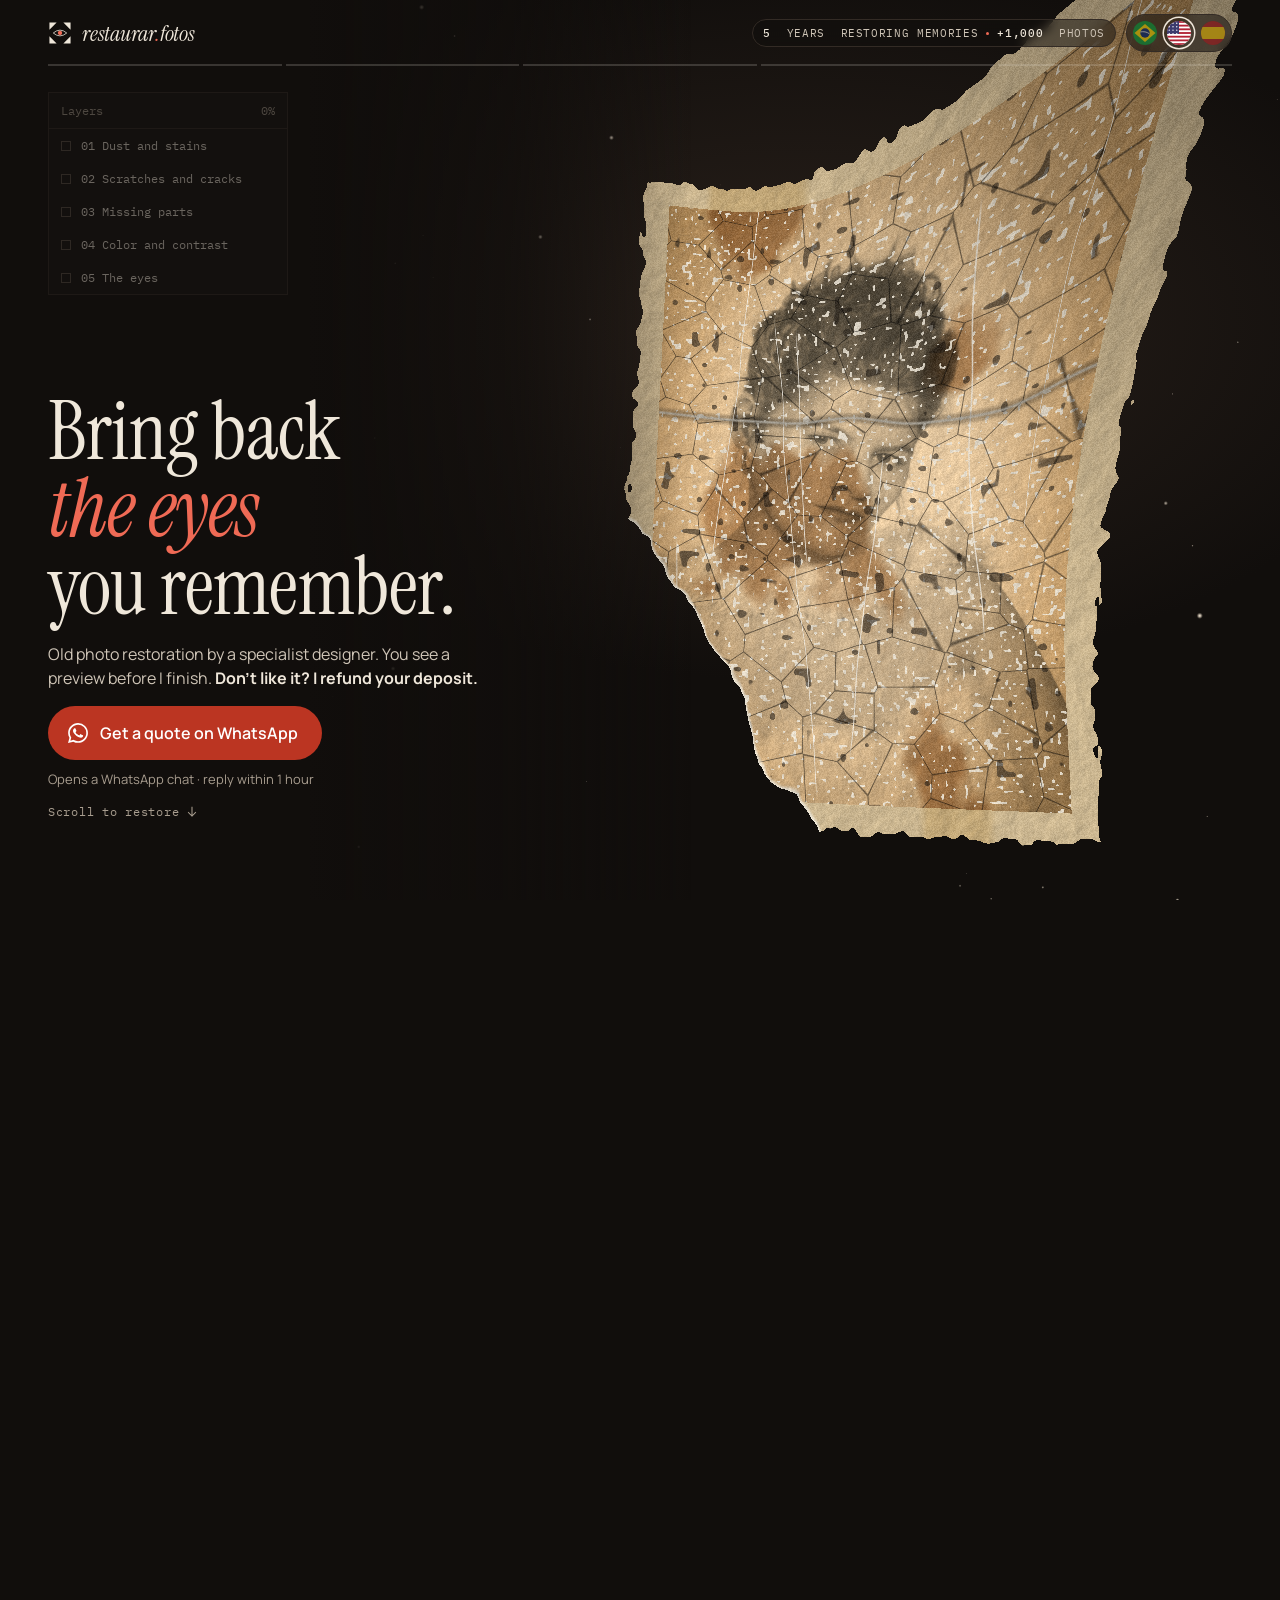
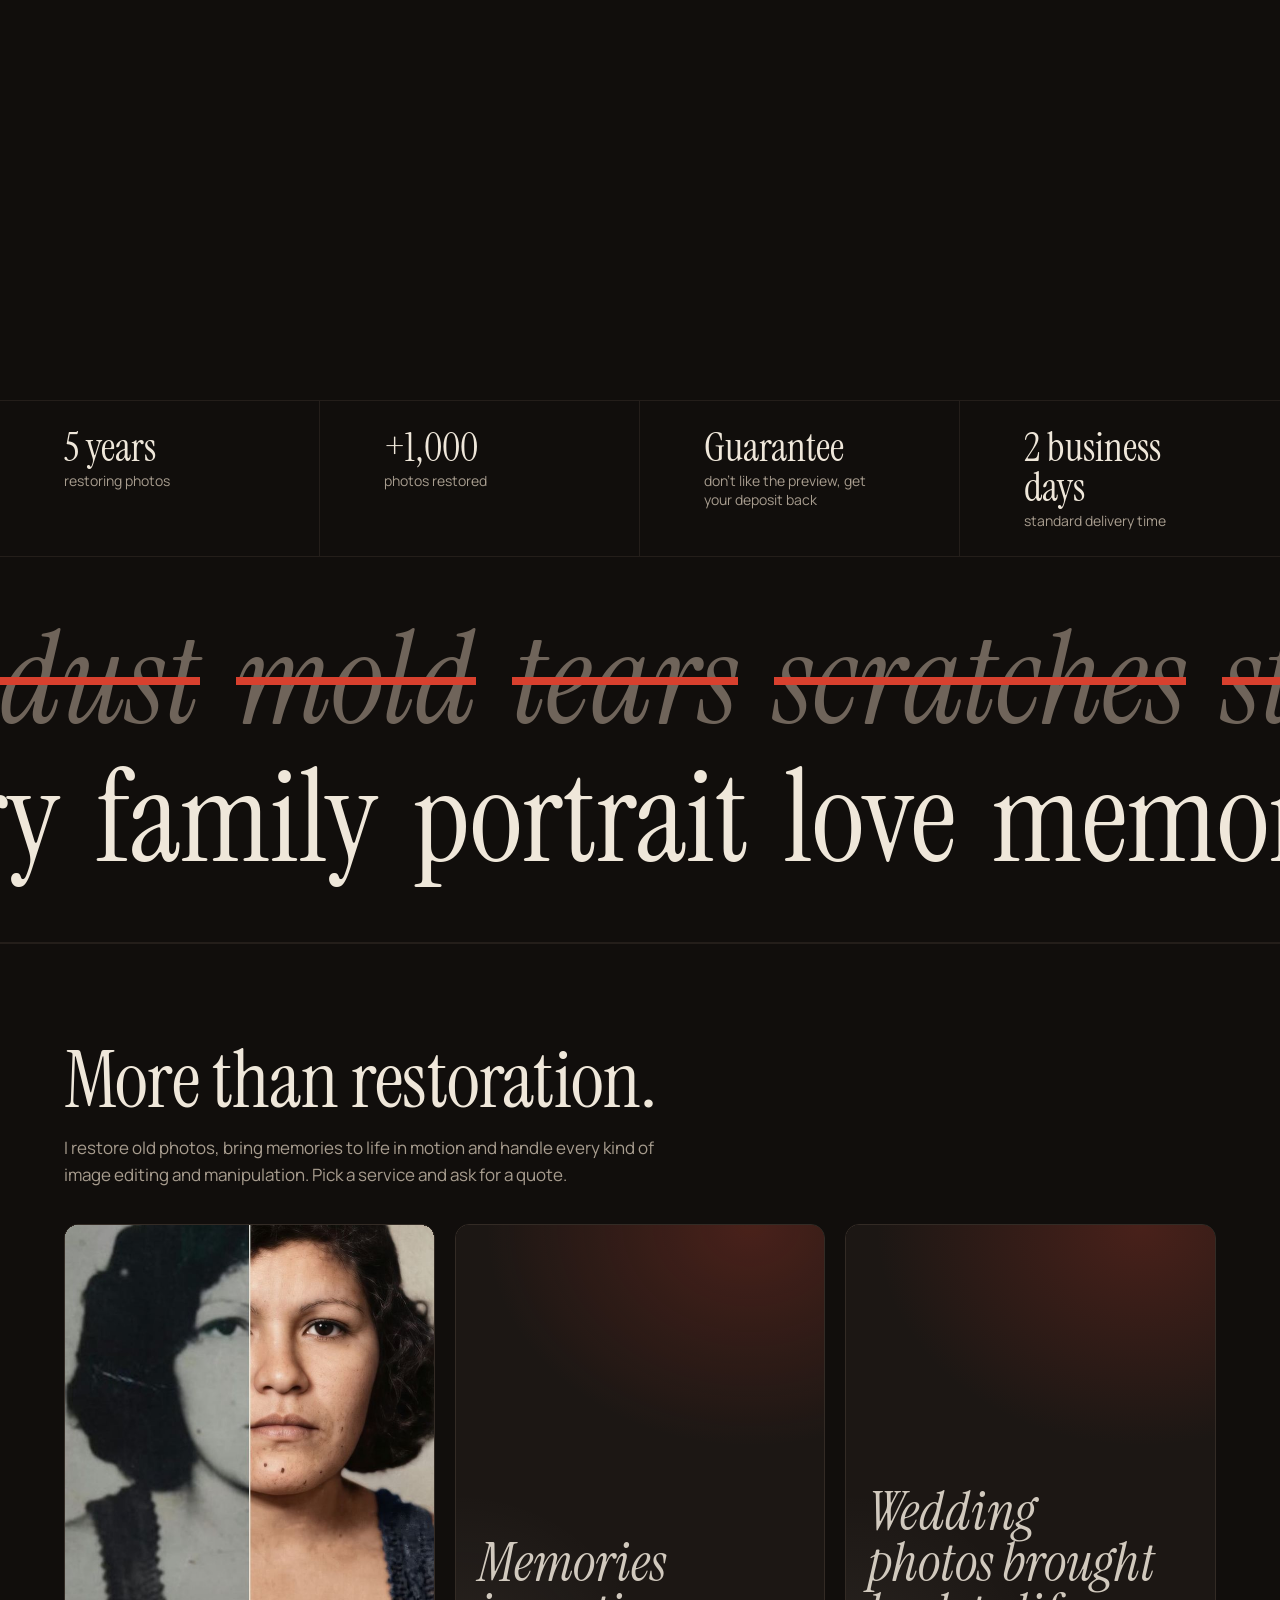
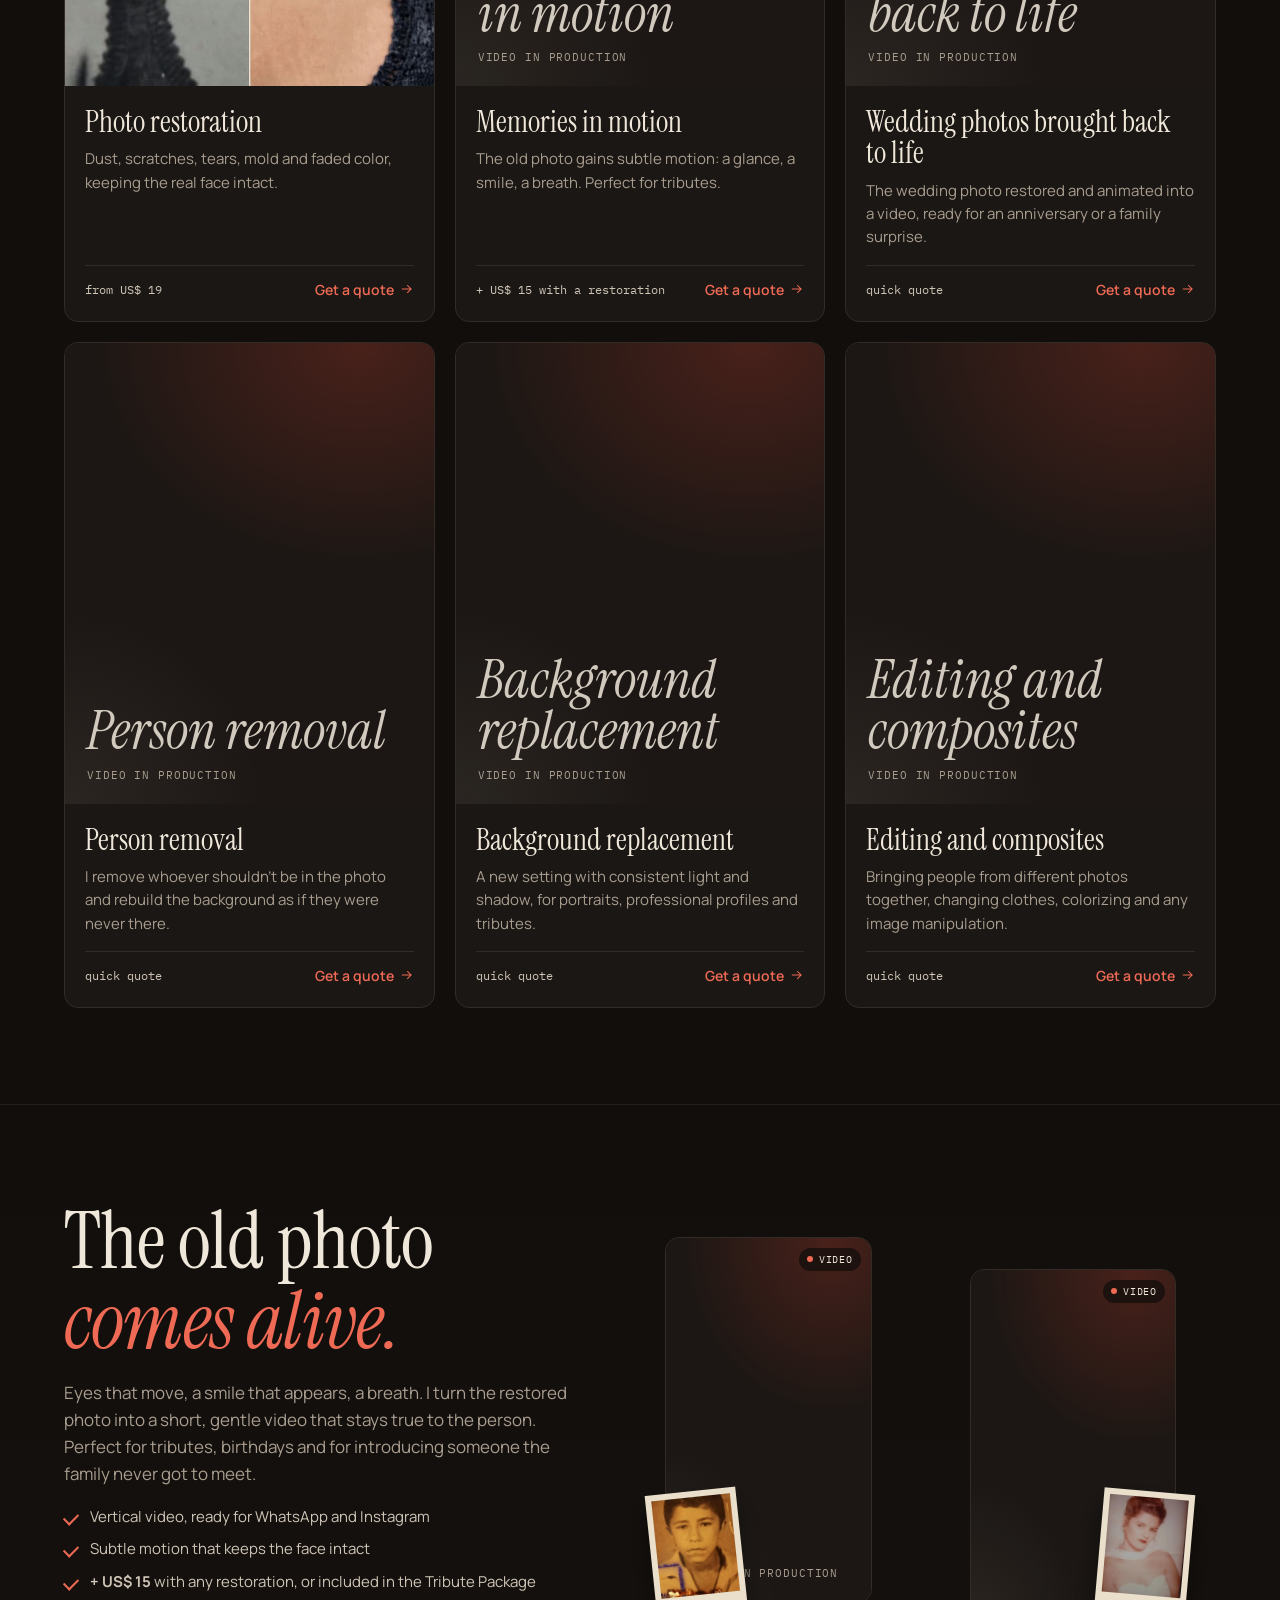
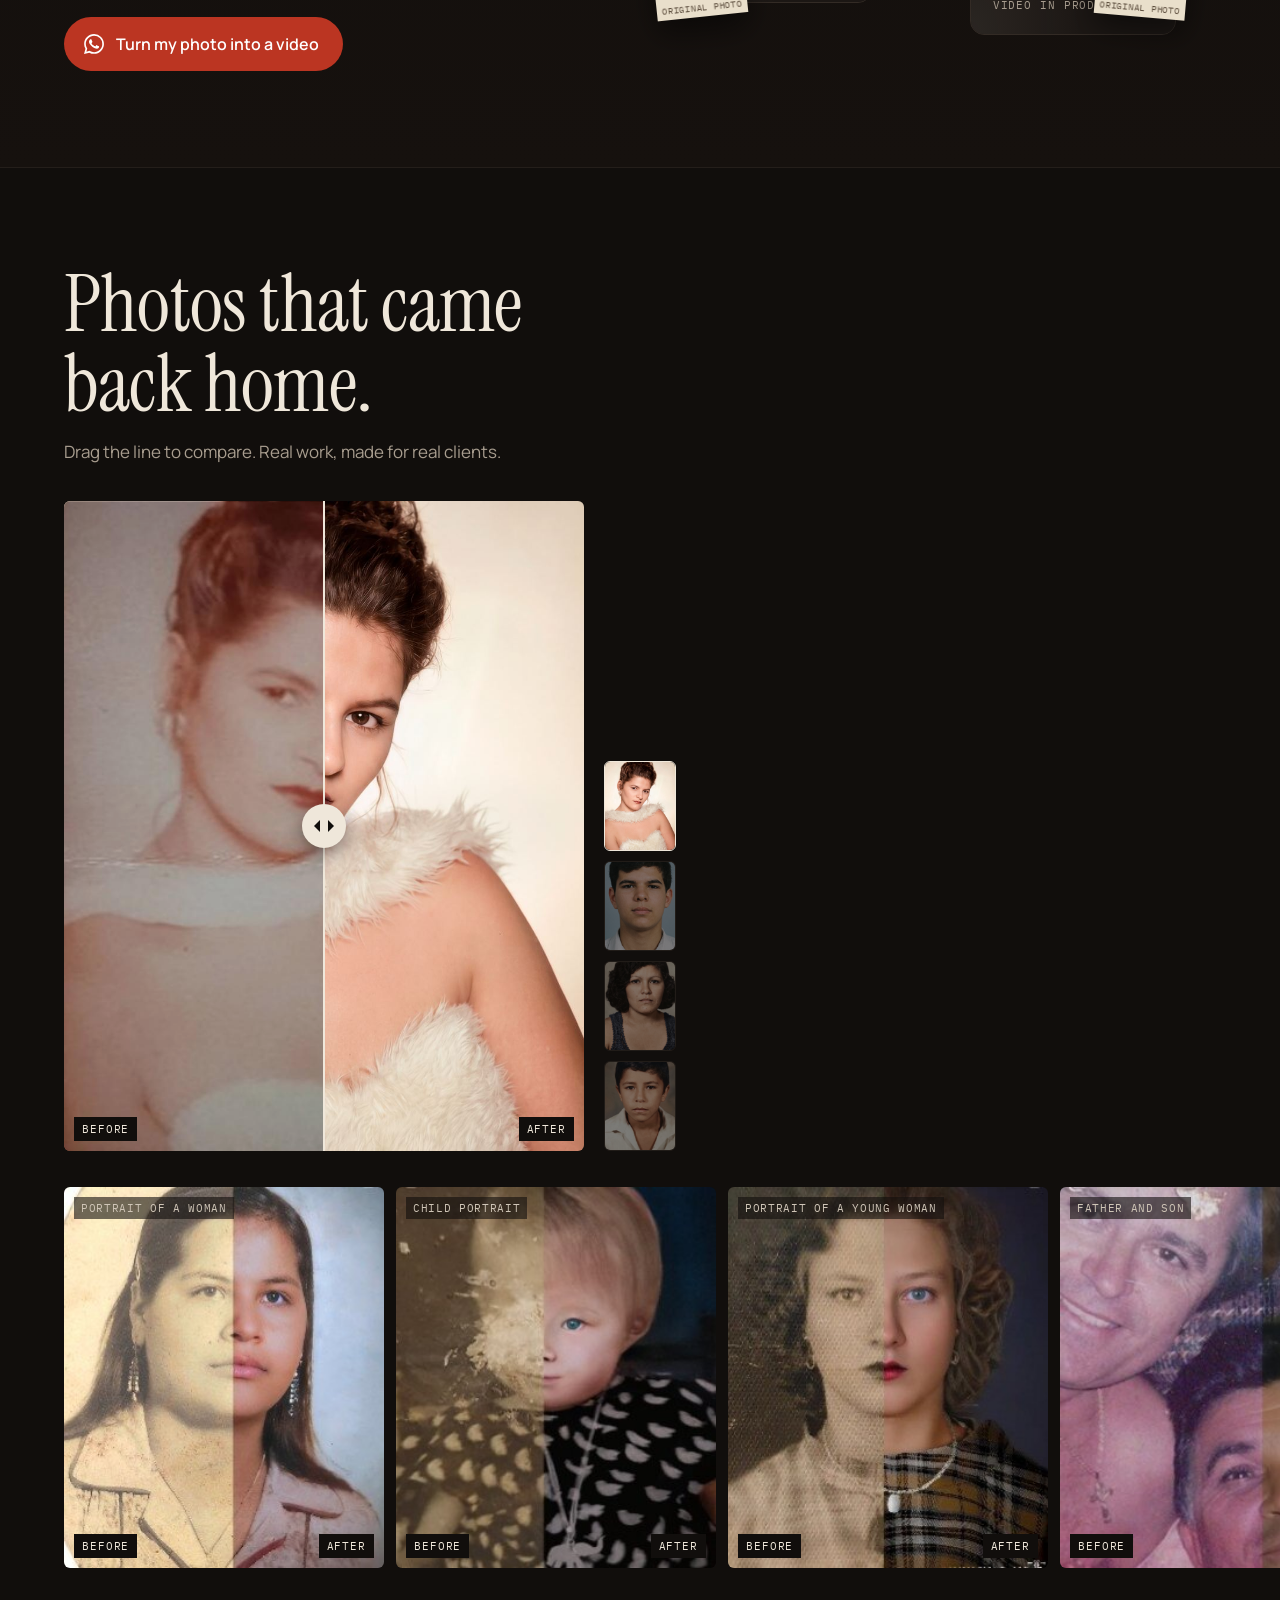
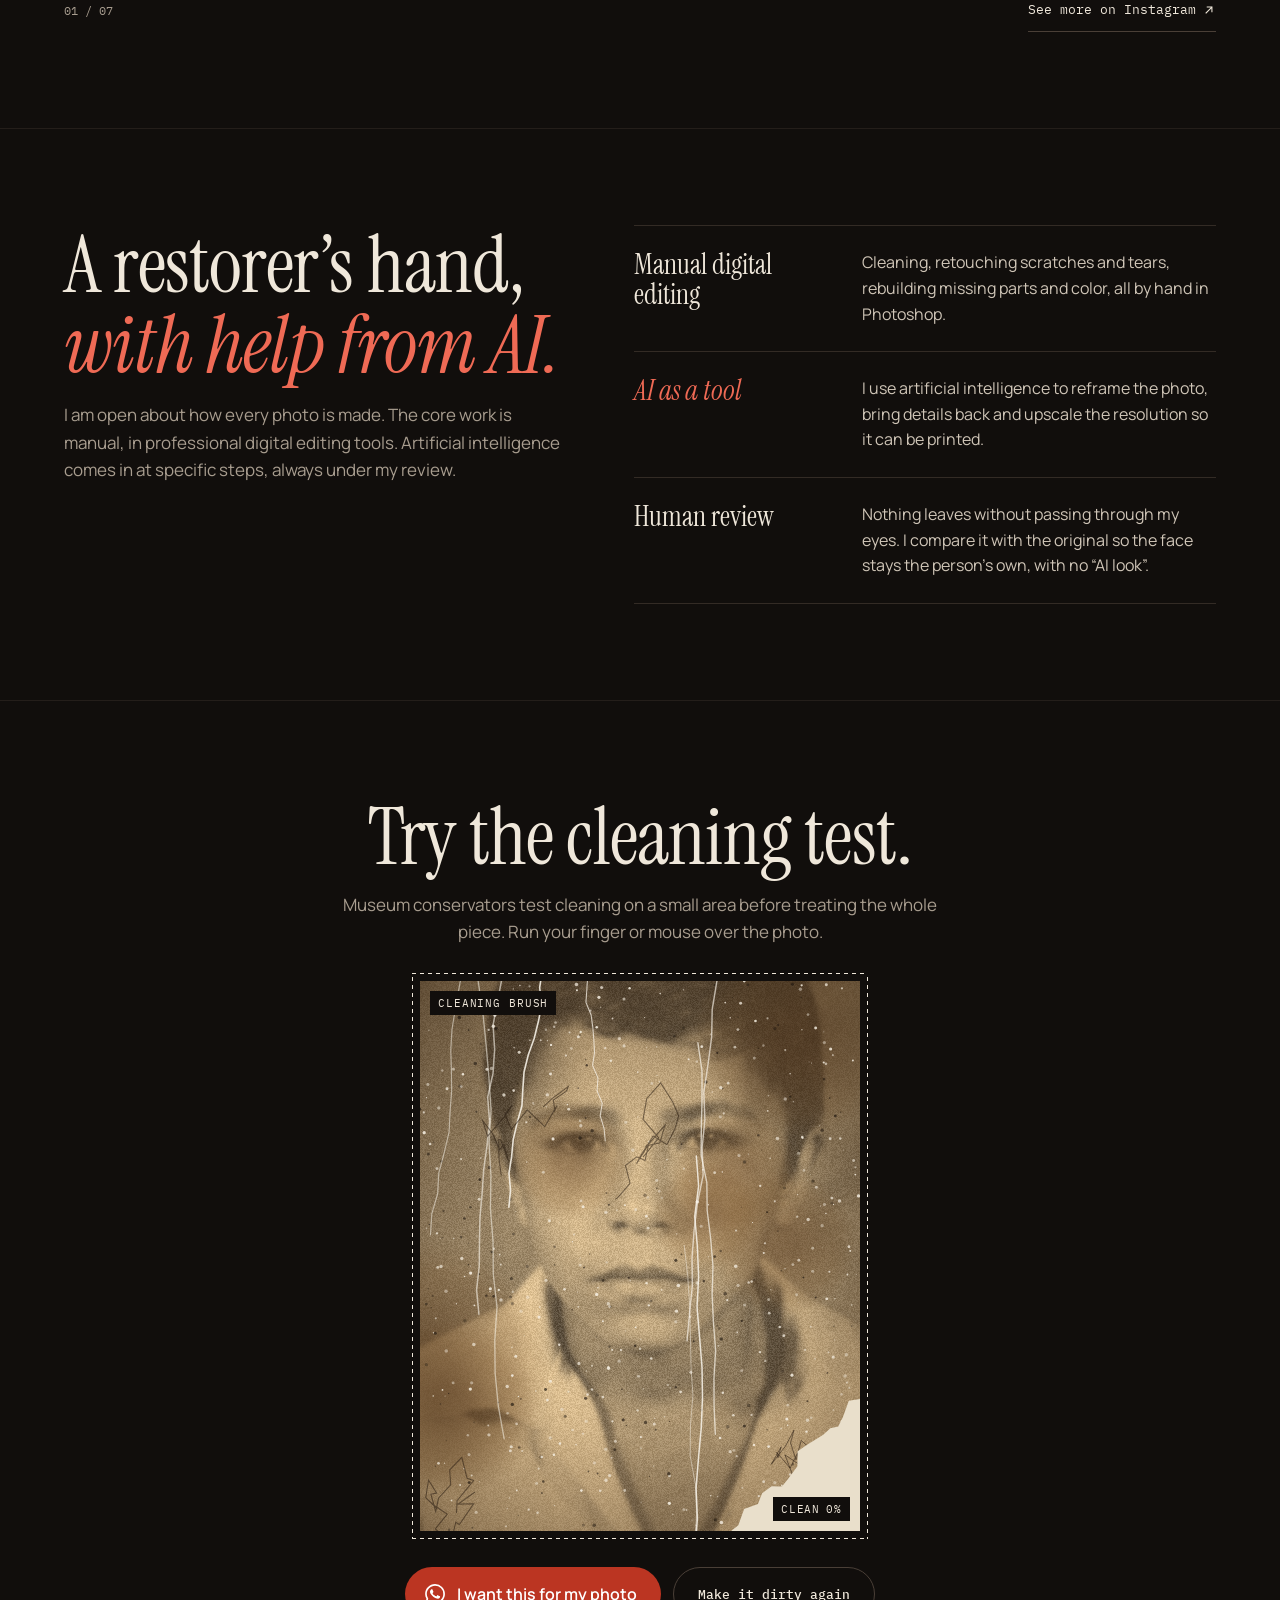
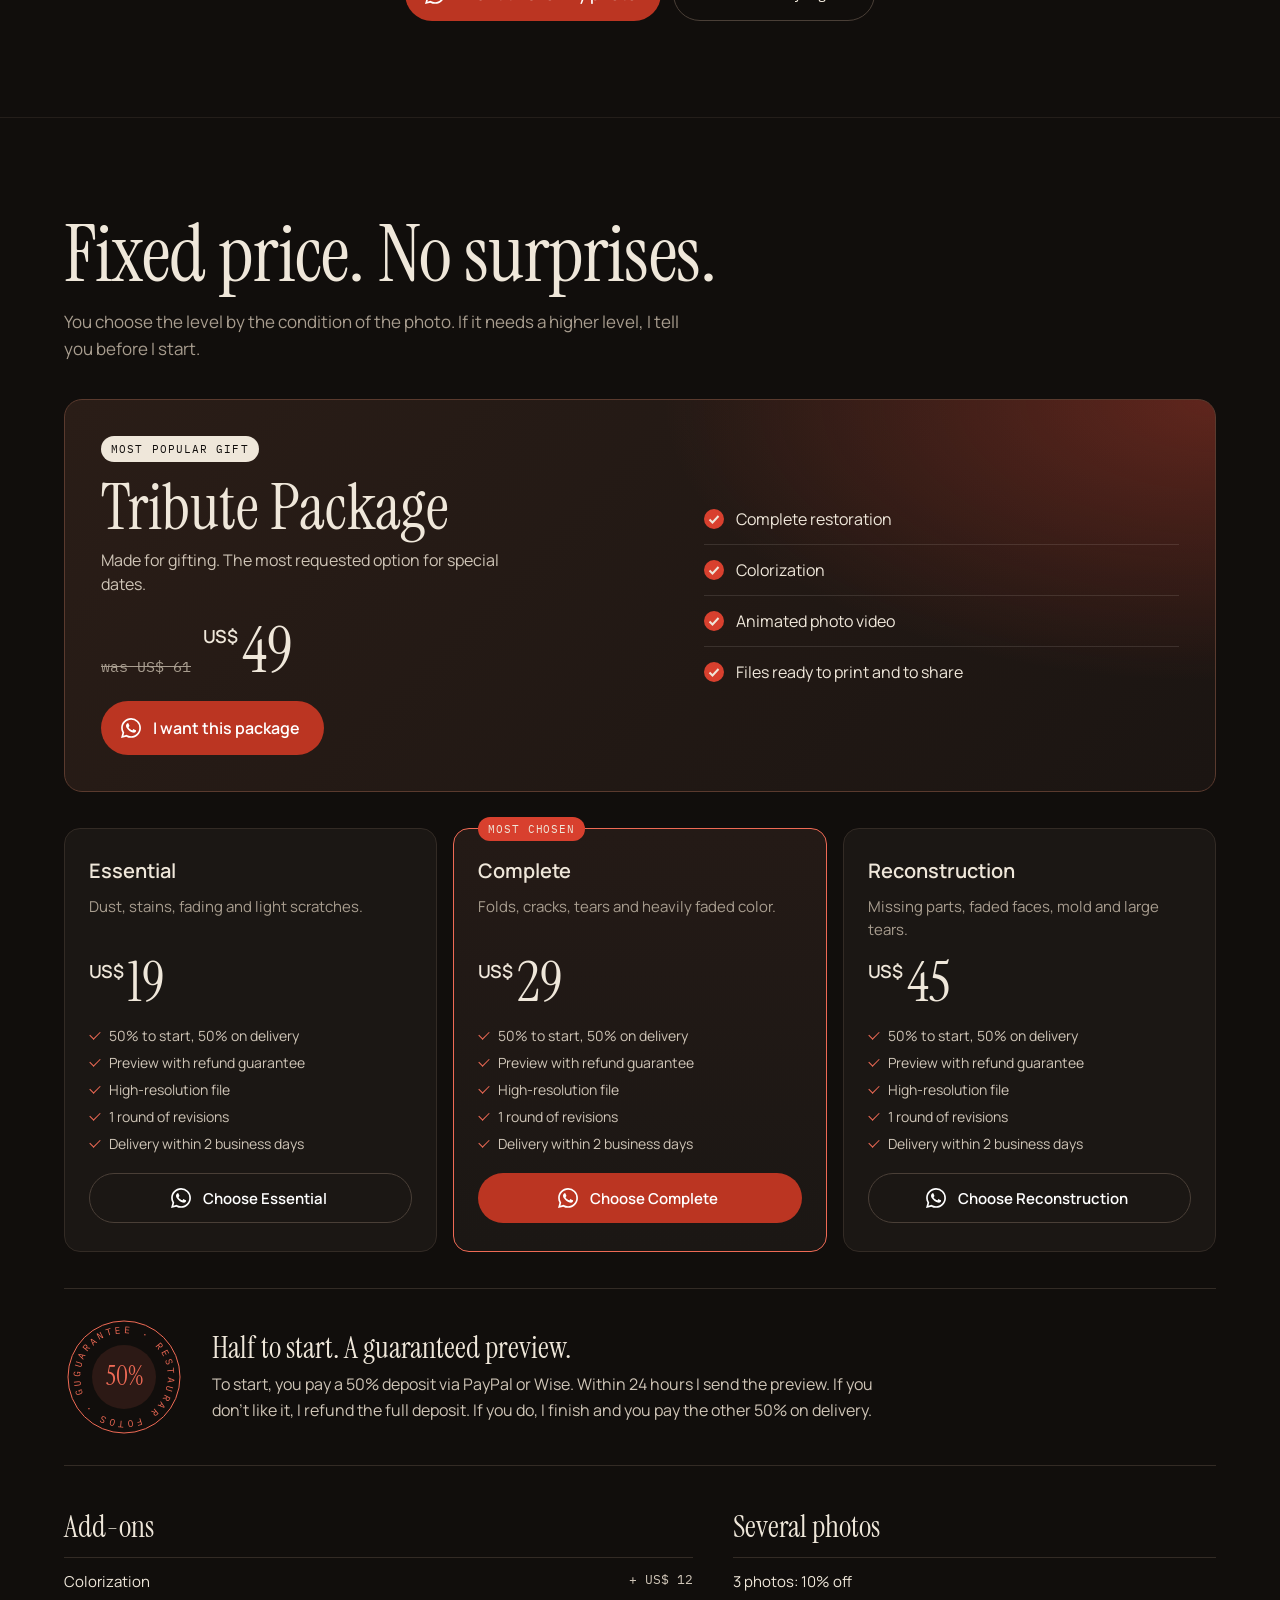
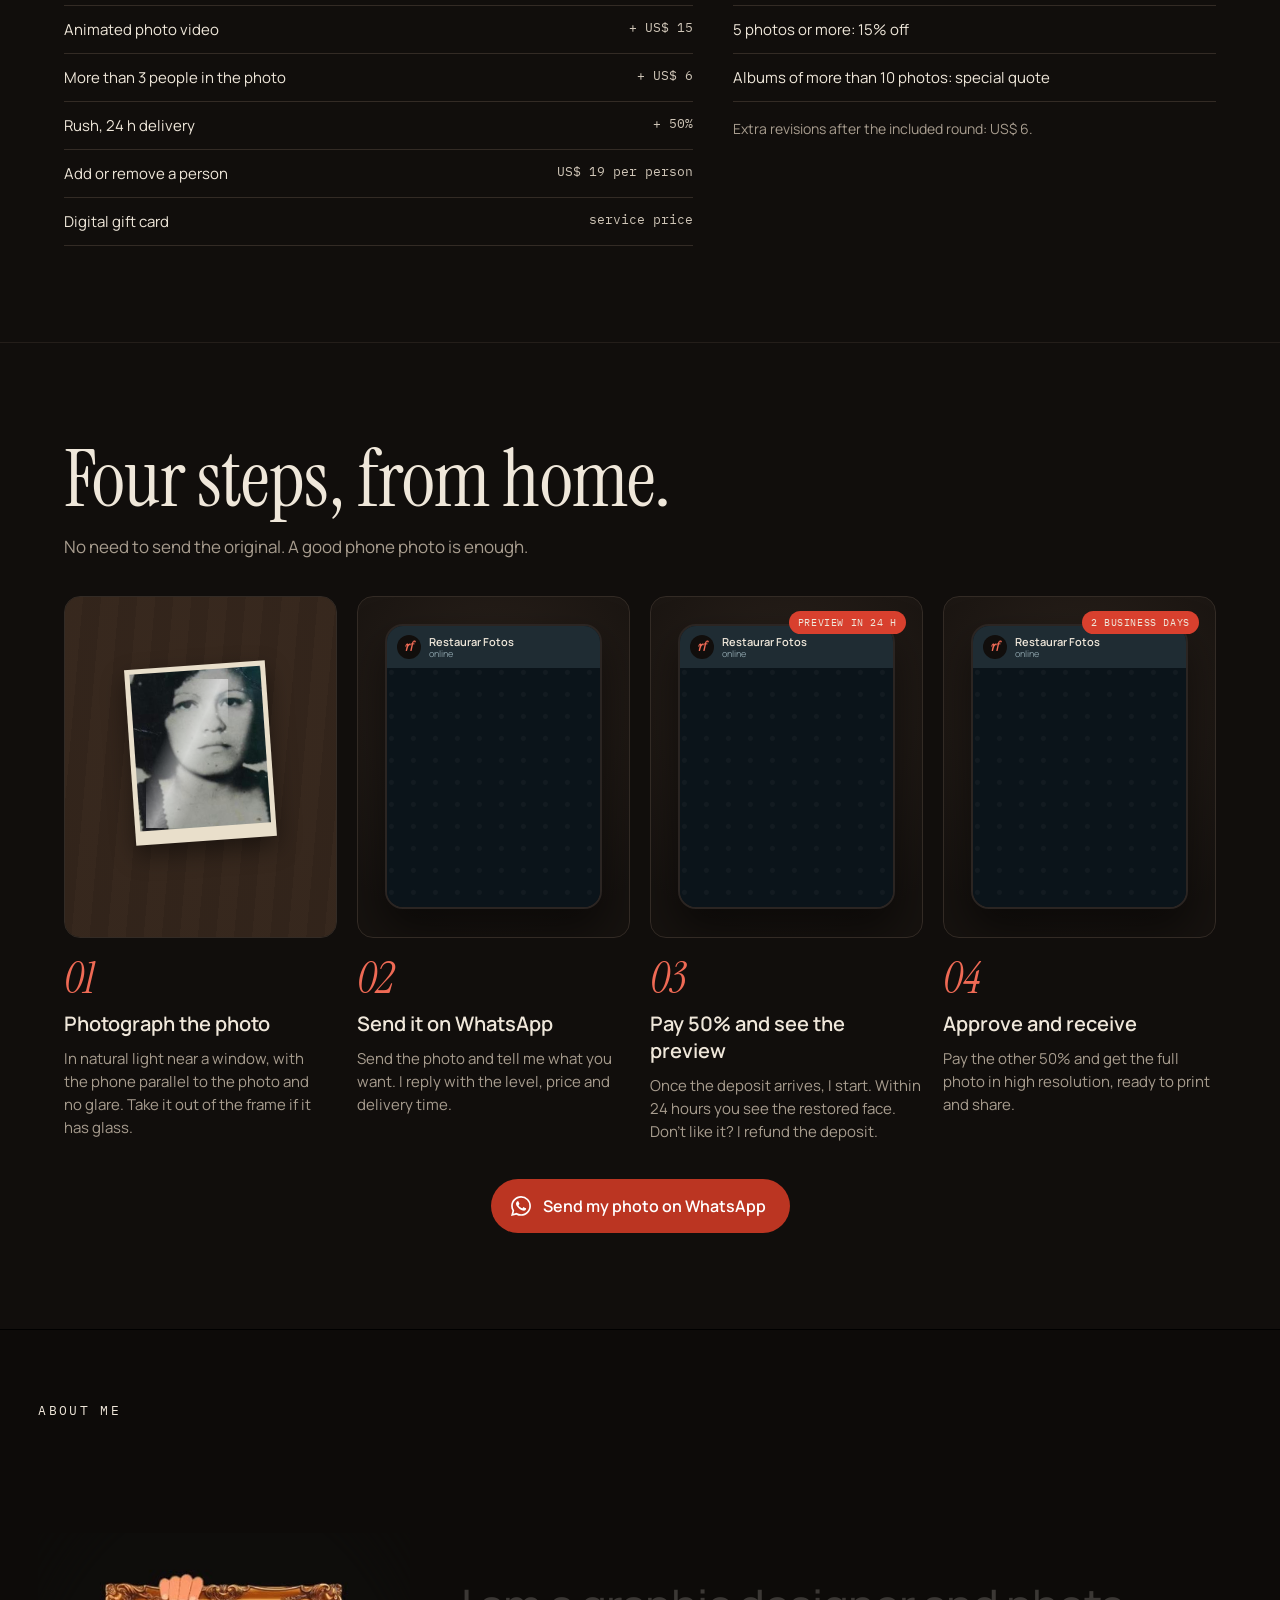
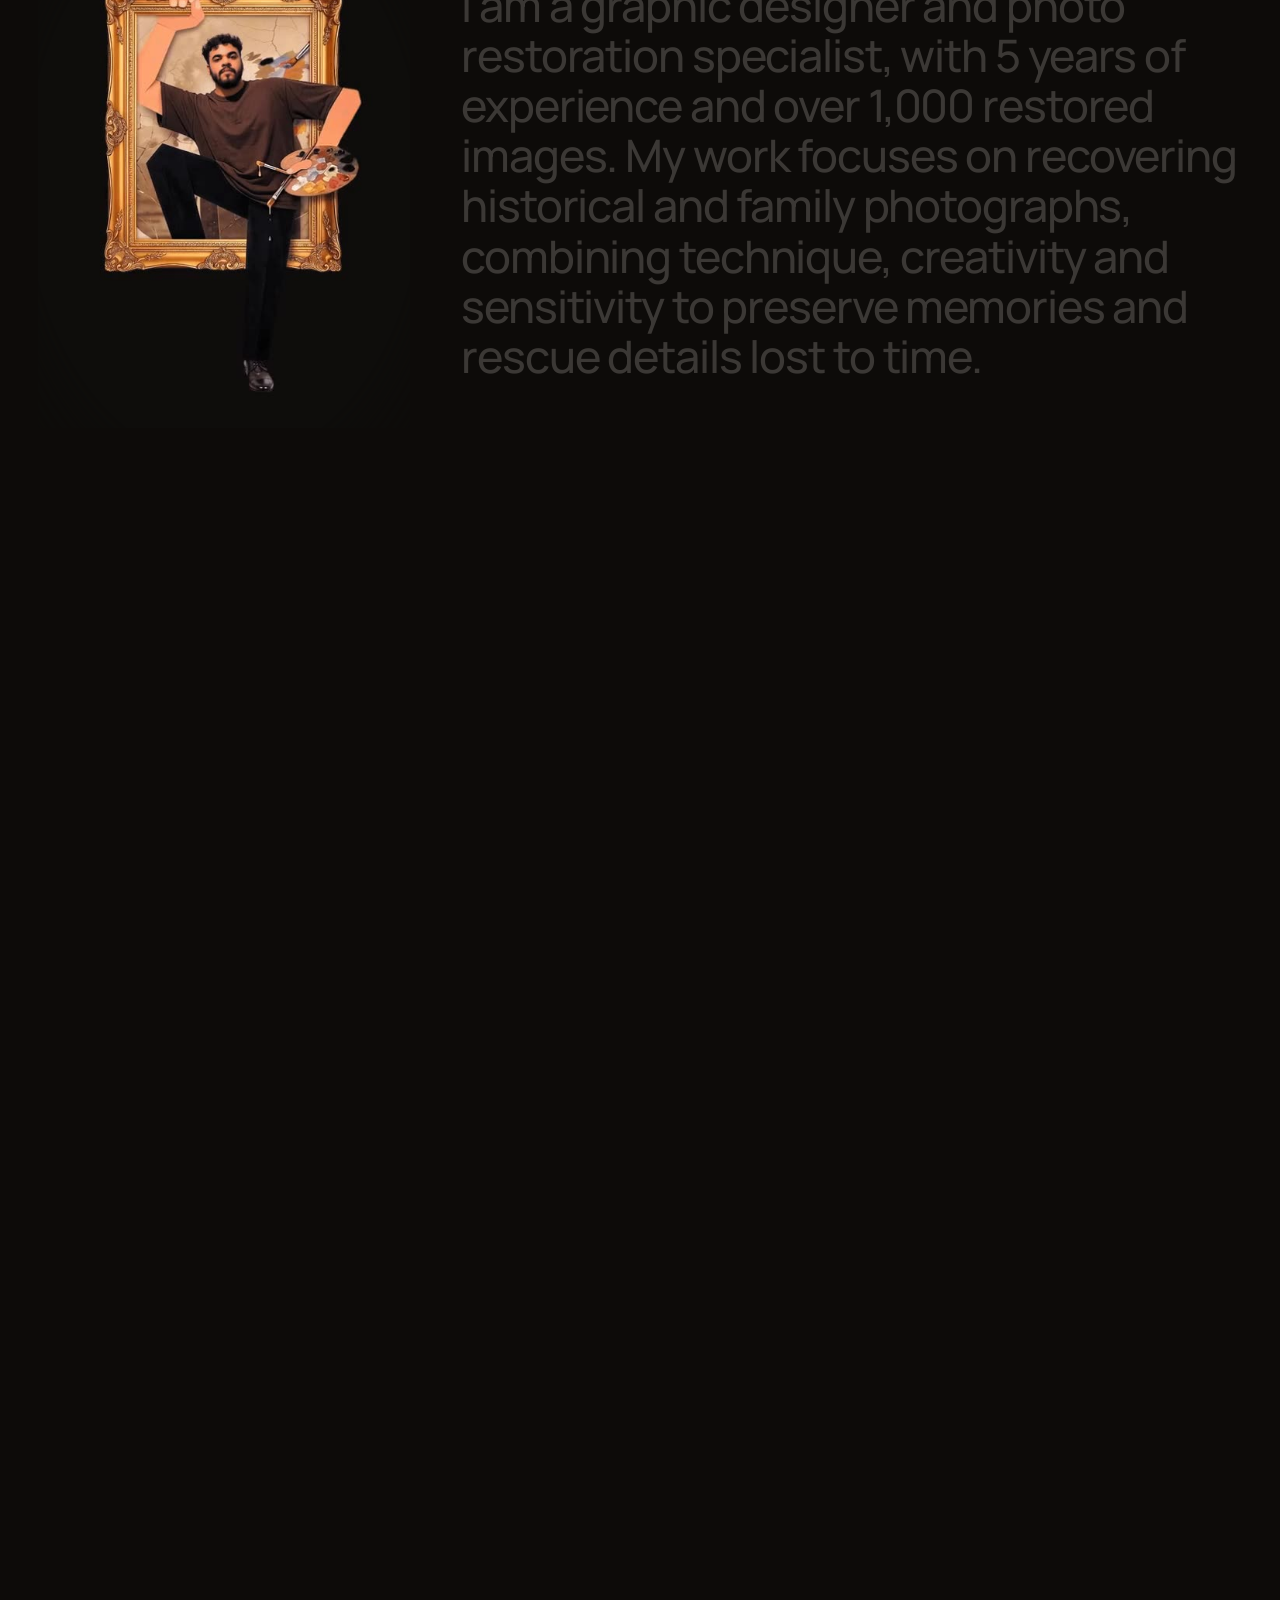
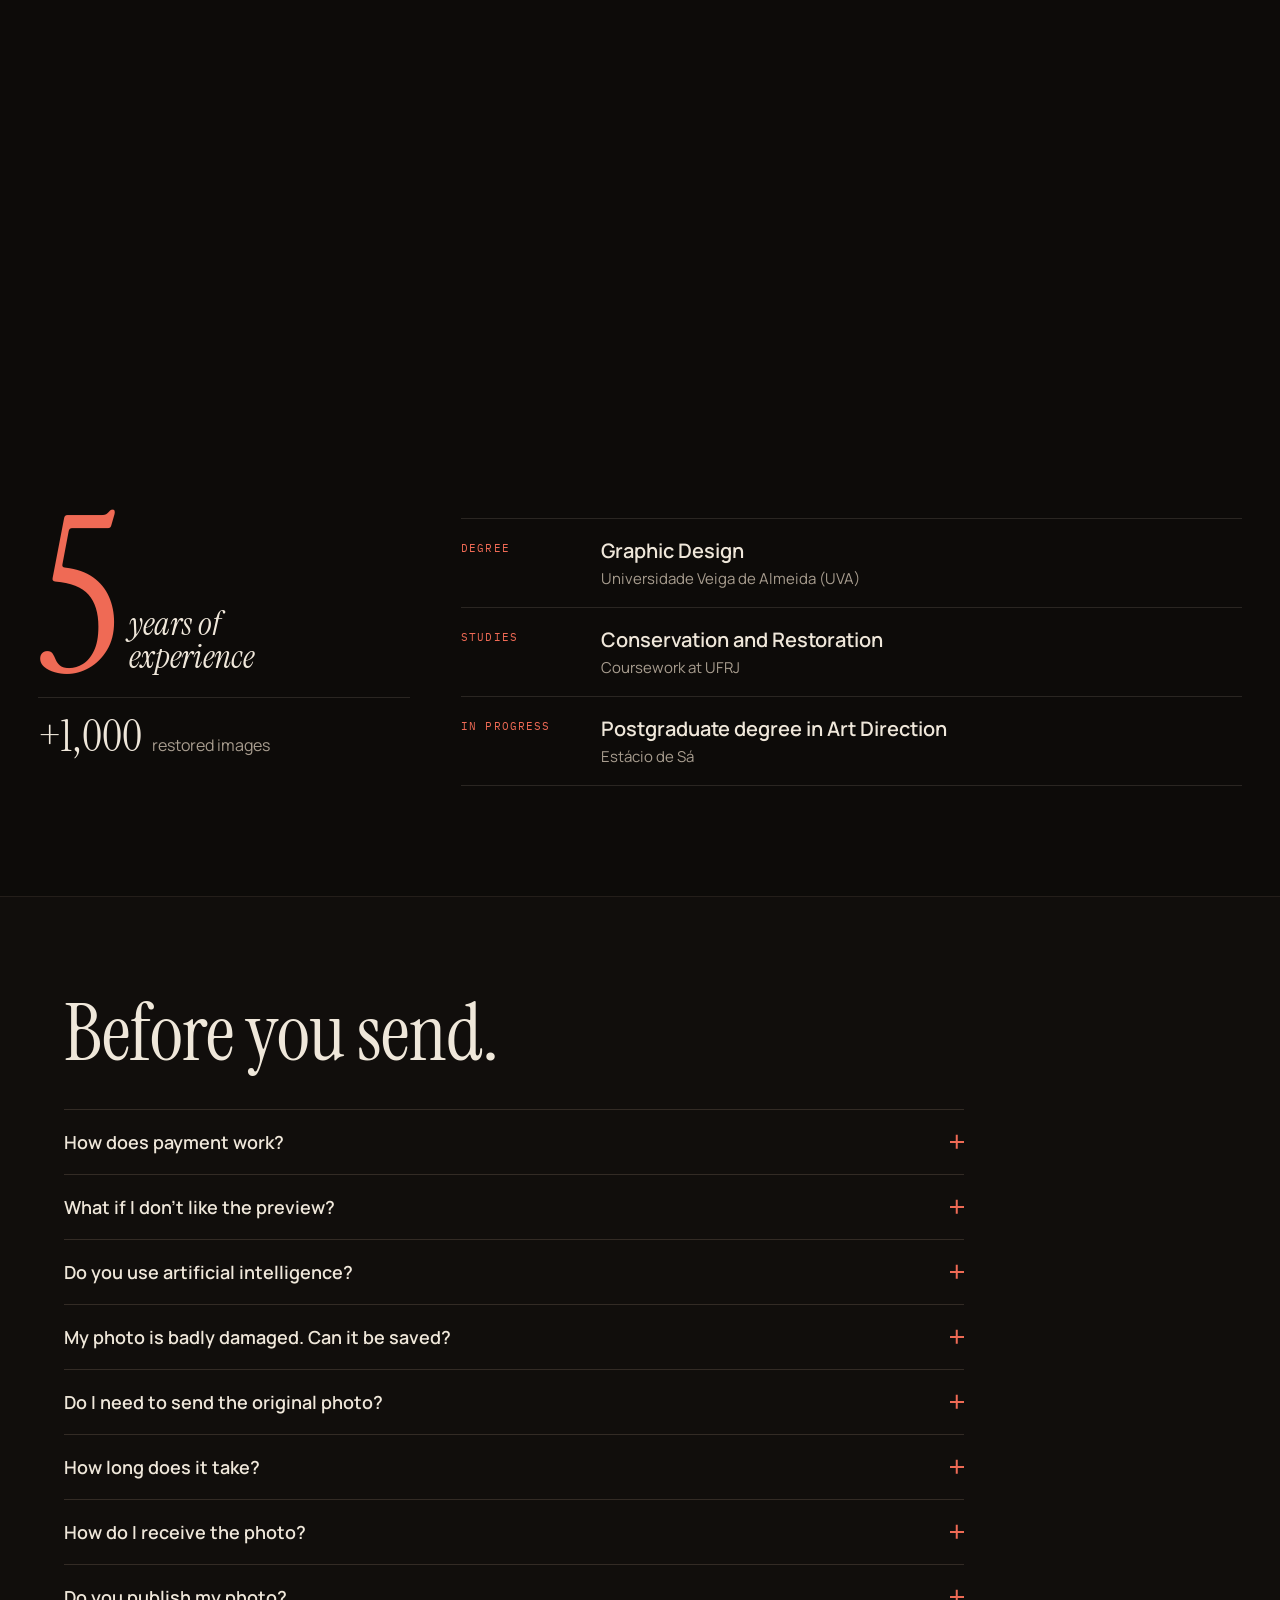
==== en/index.html @ 939c04dd "Add files via upload v2" ====
<!DOCTYPE html>
<html lang="en">
<head>
<meta charset="utf-8">
<meta name="viewport" content="width=device-width, initial-scale=1, viewport-fit=cover">
<title>Old Photo Restoration by a Specialist Designer | Restaurar Fotos</title>
<meta name="description" content="Old photo restoration by a specialist designer with 5 years of experience and over 1,000 restored photos. Animated photos, object and person removal, background replacement. Worldwide service over WhatsApp.">
<meta name="theme-color" content="#110e0c">
<link rel="canonical" href="https://pedro2705.github.io/restaurarfotos/en/">
<link rel="alternate" hreflang="pt-BR" href="https://pedro2705.github.io/restaurarfotos/">
<link rel="alternate" hreflang="en" href="https://pedro2705.github.io/restaurarfotos/en/">
<link rel="alternate" hreflang="es" href="https://pedro2705.github.io/restaurarfotos/es/">
<link rel="alternate" hreflang="x-default" href="https://pedro2705.github.io/restaurarfotos/en/">
<meta property="og:type" content="website">
<meta property="og:locale" content="en_US">
<meta property="og:title" content="Restaurar Fotos · Bring back the eyes you remember">
<meta property="og:description" content="Old photo restoration, animated photos and image editing. Don’t like the preview? Full deposit refund.">
<meta property="og:url" content="https://pedro2705.github.io/restaurarfotos/en/">
<meta property="og:image" content="https://pedro2705.github.io/restaurarfotos/img/og/compartilhar.jpg">
<meta name="twitter:card" content="summary_large_image">
<link rel="icon" href="data:image/svg+xml,%3Csvg%20xmlns%3D%22http%3A//www.w3.org/2000/svg%22%20viewBox%3D%220%200%20100%20100%22%20width%3D%22100%22%20height%3D%22100%22%3E%3Crect%20width%3D%22100%22%20height%3D%22100%22%20rx%3D%2222%22%20fill%3D%22%23110e0c%22/%3E%3Cpath%20fill%3D%22%23efe7da%22%20d%3D%22M14.80%2014.80%20L38.80%2014.80%20L14.80%2038.80%20Z%20M85.20%2014.80%20L85.20%2038.80%20L61.20%2014.80%20Z%20M14.80%2085.20%20L14.80%2061.20%20L38.80%2085.20%20Z%20M85.20%2085.20%20L61.20%2085.20%20L85.20%2061.20%20Z%22/%3E%3Ccircle%20cx%3D%2250.00%22%20cy%3D%2250.00%22%20r%3D%229.60%22%20fill%3D%22%23ef6a55%22/%3E%3C/svg%3E">
<link rel="preconnect" href="https://fonts.googleapis.com">
<link rel="preconnect" href="https://fonts.gstatic.com" crossorigin>
<link href="https://fonts.googleapis.com/css2?family=IBM+Plex+Mono:wght@400;500&family=Instrument+Serif:ital@0;1&family=Manrope:wght@400;500;600;700&display=swap" rel="stylesheet">
<link rel="preload" as="image" href="../img/hero/retrato.jpg">
<link rel="stylesheet" href="../assets/site.css">
<script type="application/ld+json">{"@context": "https://schema.org", "@type": "ProfessionalService", "name": "Restaurar Fotos", "url": "https://pedro2705.github.io/restaurarfotos/en/", "image": "https://pedro2705.github.io/restaurarfotos/img/og/compartilhar.jpg", "description": "Old photo restoration by a specialist designer with 5 years of experience and over 1,000 restored photos. Animated photos, object and person removal, background replacement. Worldwide service over WhatsApp.", "telephone": "+55 21 96870-9575", "priceRange": "US$ 19 – US$ 49", "address": {"@type": "PostalAddress", "addressLocality": "Rio de Janeiro", "addressRegion": "RJ", "addressCountry": "BR"}, "areaServed": [{"@type": "City", "name": "Rio de Janeiro"}, {"@type": "Country", "name": "Brasil"}, "Worldwide"], "availableLanguage": ["pt-BR", "en", "es"], "sameAs": ["https://instagram.com/restaurar.fotos"], "knowsAbout": ["restauração de fotos", "photo restoration", "colorização", "fotos animadas"]}</script>
</head>
<body>
<svg width="0" height="0" style="position:absolute" aria-hidden="true">
  <symbol id="i-wa" viewBox="0 0 24 24"><path fill="currentColor" d="M17.47 14.38c-.3-.15-1.76-.87-2.03-.97-.27-.1-.47-.15-.67.15-.2.3-.77.97-.94 1.16-.17.2-.35.22-.64.07-.3-.15-1.26-.46-2.39-1.47-.88-.79-1.48-1.76-1.65-2.06-.17-.3-.02-.46.13-.6.13-.14.3-.35.45-.52.15-.17.2-.3.3-.5.1-.2.05-.37-.03-.52-.07-.15-.67-1.61-.92-2.2-.24-.58-.49-.5-.67-.51h-.57c-.2 0-.52.07-.79.37-.27.3-1.04 1.02-1.04 2.48s1.07 2.88 1.21 3.07c.15.2 2.1 3.2 5.08 4.49.71.31 1.26.49 1.7.63.71.23 1.36.2 1.87.12.57-.09 1.76-.72 2-1.41.25-.7.25-1.29.17-1.41-.07-.13-.27-.2-.57-.35m-5.42 7.4h-.01a9.87 9.87 0 0 1-5.03-1.37l-.36-.22-3.74.98 1-3.65-.24-.37a9.86 9.86 0 0 1-1.51-5.26c0-5.45 4.44-9.88 9.89-9.88 2.64 0 5.12 1.03 6.99 2.9a9.83 9.83 0 0 1 2.89 6.99c0 5.45-4.44 9.88-9.88 9.88m8.41-18.3A11.82 11.82 0 0 0 12.05 0C5.5 0 .16 5.34.16 11.89c0 2.1.55 4.14 1.59 5.95L.06 24l6.3-1.65a11.88 11.88 0 0 0 5.68 1.45h.01c6.55 0 11.89-5.34 11.89-11.89 0-3.18-1.24-6.17-3.48-8.42z"/></symbol>
  <symbol id="i-arrow" viewBox="0 0 24 24"><path fill="none" stroke="currentColor" stroke-width="1.8" stroke-linecap="square" d="M4 12h15m-6-6 6 6-6 6"/></symbol>
  <symbol id="i-down" viewBox="0 0 24 24"><path fill="none" stroke="currentColor" stroke-width="1.8" stroke-linecap="square" d="M12 4v15m-6-6 6 6 6-6"/></symbol>
  <symbol id="i-up" viewBox="0 0 24 24"><path fill="none" stroke="currentColor" stroke-width="1.8" stroke-linecap="square" d="M12 20V5m-6 6 6-6 6 6"/></symbol>
  <symbol id="i-out" viewBox="0 0 24 24"><path fill="none" stroke="currentColor" stroke-width="1.8" stroke-linecap="square" d="M7 17 17 7M9 7h8v8"/></symbol>
  <symbol id="i-heart" viewBox="0 0 24 24"><path fill="currentColor" d="M12 21s-7.5-4.6-9.6-9.3C.8 8.1 3 4 6.9 4c2.2 0 3.6 1.2 5.1 3 1.5-1.8 2.9-3 5.1-3 3.9 0 6.1 4.1 4.5 7.7C19.5 16.4 12 21 12 21z"/></symbol>
</svg>

<!-- ============ RESTAURAÇÃO (abertura) ============ -->
<section class="seq" id="topo" data-seq aria-label="Live restoration">
  <div class="seq__stick" data-stick>
    <div class="seq__bg"></div>
    <div class="seq__poster" data-poster><img src="../img/hero/retrato.jpg" alt="Old portrait of a woman being restored" fetchpriority="high"></div>
    <div class="seq__gl" data-gl></div>
    <div class="seq__scrim" data-scrim></div>

    <header class="topbar">
      <div class="topbar__row">
        <a href="#topo" class="logo"><svg class="logo__sym" viewBox="0 0 100 100" aria-hidden="true"><path fill="currentColor" d="M6 6H36L6 36ZM94 6V36L64 6ZM6 94V64L36 94ZM94 94H64L94 64Z"/><path fill="none" stroke="currentColor" stroke-width="3.2" d="M22 50Q50 26 78 50Q50 74 22 50Z"/><circle cx="50" cy="50" r="9" fill="#ef6a55"/></svg><span>restaurar<i>.</i>fotos</span></a>
        <div class="topbar__right">
          <span class="topbar__trust"><b data-anos>5</b>&nbsp;years<span class="hide-m">&nbsp;restoring memories</span><span class="hide-xs"><span class="sep"></span><b>+<span data-fotos>1.000</span></b>&nbsp;photos</span></span>
          <nav class="lang" aria-label="Language"><a href="../" hreflang="pt-BR" lang="pt-BR" title="Português" aria-label="Português"><span class="flag"><svg viewBox="0 0 32 32" aria-hidden="true"><rect width="32" height="32" fill="#009c3b"/><path d="M16 4 30 16 16 28 2 16z" fill="#ffdf00"/><circle cx="16" cy="16" r="6.3" fill="#002776"/><path d="M9.9 14.6c3.9-.9 8.4-.2 12 2.4" fill="none" stroke="#fff" stroke-width="1.1"/></svg></span></a><a href="../en/" hreflang="en" lang="en" title="English" aria-label="English" aria-current="true"><span class="flag"><svg viewBox="0 0 32 32" aria-hidden="true"><rect width="32" height="32" fill="#fff"/><rect y="0.00" width="32" height="2.46" fill="#b22234"/><rect y="4.92" width="32" height="2.46" fill="#b22234"/><rect y="9.85" width="32" height="2.46" fill="#b22234"/><rect y="14.77" width="32" height="2.46" fill="#b22234"/><rect y="19.69" width="32" height="2.46" fill="#b22234"/><rect y="24.62" width="32" height="2.46" fill="#b22234"/><rect y="29.54" width="32" height="2.46" fill="#b22234"/><rect width="16" height="17.23" fill="#3c3b6e"/><circle cx="3" cy="3.0" r=".9" fill="#fff"/><circle cx="3" cy="7.6" r=".9" fill="#fff"/><circle cx="3" cy="12.2" r=".9" fill="#fff"/><circle cx="3" cy="16.8" r=".9" fill="#fff"/><circle cx="8" cy="3.0" r=".9" fill="#fff"/><circle cx="8" cy="7.6" r=".9" fill="#fff"/><circle cx="8" cy="12.2" r=".9" fill="#fff"/><circle cx="8" cy="16.8" r=".9" fill="#fff"/><circle cx="13" cy="3.0" r=".9" fill="#fff"/><circle cx="13" cy="7.6" r=".9" fill="#fff"/><circle cx="13" cy="12.2" r=".9" fill="#fff"/><circle cx="13" cy="16.8" r=".9" fill="#fff"/></svg></span></a><a href="../es/" hreflang="es" lang="es" title="Español" aria-label="Español"><span class="flag"><svg viewBox="0 0 32 32" aria-hidden="true"><rect width="32" height="32" fill="#aa151b"/><rect y="8" width="32" height="16" fill="#f1bf00"/></svg></span></a></nav>
        </div>
      </div>
      <div class="segs" aria-hidden="true">
        <i><b data-seg></b></i><i><b data-seg></b></i><i><b data-seg></b></i><i><b data-seg></b></i><i><b data-seg></b></i>
        <span class="segs__pct" data-pct>0%</span>
      </div>
    </header>

    <div class="layers" data-layers aria-hidden="true">
      <div class="layers__head"><span>Layers</span><span data-pct2>0%</span></div>
      <div class="layer" data-layer><span class="box"></span>01 Dust and stains</div>
      <div class="layer" data-layer><span class="box"></span>02 Scratches and cracks</div>
      <div class="layer" data-layer><span class="box"></span>03 Missing parts</div>
      <div class="layer" data-layer><span class="box"></span>04 Color and contrast</div>
      <div class="layer" data-layer><span class="box"></span>05 The eyes</div>
    </div>

    <div class="hero" data-hero>
      <h1 class="hero__title">
        <span data-hl>Bring back</span>
        <span data-hl class="it">the eyes</span>
        <span data-hl>you remember.</span>
      </h1>
      <p class="hero__sub">Old photo restoration by a specialist designer. You see a preview before I finish. <b>Don’t like it? I refund your deposit.</b></p>
      <div class="hero__cta">
        <a class="btn btn--wa" data-wa data-cur="whatsapp" href="#"><svg class="ico"><use href="#i-wa"/></svg>Get a quote on WhatsApp</a>
        <span class="micro">Opens a WhatsApp chat · reply within 1 hour</span>
      </div>
      <span class="hint" data-hint>Scroll to restore <svg class="ico ico--s"><use href="#i-down"/></svg></span>
    </div>

    <div class="stage" data-stage><span class="stage__lbl">Step 01 / 05 · Dust and stains</span><span class="stage__k">Every speck goes. The paper texture stays.</span></div>
    <div class="stage" data-stage><span class="stage__lbl">Step 02 / 05 · Scratches and cracks</span><span class="stage__k">Every crack is closed, line by line.</span></div>
    <div class="stage" data-stage><span class="stage__lbl">Step 03 / 05 · Missing parts</span><span class="stage__k">What time tore away, I rebuild from what remains.</span></div>
    <div class="stage" data-stage><span class="stage__lbl">Step 04 / 05 · Color and contrast</span><span class="stage__k">The color comes back, without a filter look.</span></div>
    <div class="stage" data-stage><span class="stage__lbl">Step 05 / 05 · The eyes</span><span class="stage__k">The eyes come last. That is where the person reappears.</span></div>
    <div class="stage stage--end" data-stage><span class="stage__lbl">Photo restored · 100%</span><span class="stage__k">Done. Now picture <i>your</i> photo.</span>
      <a class="btn btn--wa" data-wa data-cur="whatsapp" href="#"><svg class="ico"><use href="#i-wa"/></svg>Restore my photo</a>
    </div>
  </div>
</section>

<section class="trust" aria-label="Numbers and guarantee">
  <div class="trust__item"><b><span data-anos>5</span> years</b><span>restoring photos</span></div>
  <div class="trust__item"><b>+<span data-fotos>1.000</span></b><span>photos restored</span></div>
  <div class="trust__item"><b>Guarantee</b><span>don’t like the preview, get your deposit back</span></div>
  <div class="trust__item"><b>2 business days</b><span>standard delivery time</span></div>
</section>

<section class="band" aria-hidden="true">
  <div class="band__row band__row--old" data-band><span>dust</span><span>mold</span><span>tears</span><span>scratches</span><span>stains</span><span>fading</span><span>dust</span><span>mold</span><span>tears</span></div>
  <div class="band__row" data-band><span>memory</span><span>gaze</span><span>story</span><span>family</span><span>portrait</span><span>love</span><span>memory</span><span>gaze</span><span>story</span></div>
</section>

<!-- ============ SERVIÇOS ============ -->
<section class="sec" id="servicos">
  <div class="sec__head">
    <h2 class="h2">More than restoration.</h2>
    <p class="lead">I restore old photos, bring memories to life in motion and handle every kind of image editing and manipulation. Pick a service and ask for a quote.</p>
  </div>
  <div class="services" data-services></div>
</section>

<!-- ============ MEMÓRIAS EM VÍDEO ============ -->
<section class="sec sec--memo" id="memorias">
  <div class="memo">
    <div class="memo__text">
      <h2 class="h2">The old photo <i>comes alive.</i></h2>
      <p class="lead">Eyes that move, a smile that appears, a breath. I turn the restored photo into a short, gentle video that stays true to the person. Perfect for tributes, birthdays and for introducing someone the family never got to meet.</p>
      <ul class="checks">
        <li>Vertical video, ready for WhatsApp and Instagram</li>
        <li>Subtle motion that keeps the face intact</li>
        <li><b>+ US$ 15</b> with any restoration, or included in the Tribute Package</li>
      </ul>
      <a class="btn btn--wa" data-wa="Hi! I’d like to turn an old photo into a video." data-cur="whatsapp" href="#"><svg class="ico"><use href="#i-wa"/></svg>Turn my photo into a video</a>
    </div>
    <div class="memo__pairs" data-memorias></div>
  </div>
</section>

<!-- ============ ANTES E DEPOIS ============ -->
<section class="sec" id="antes-depois">
  <div class="sec__head">
    <h2 class="h2">Photos that came back home.</h2>
    <p class="lead">Drag the line to compare. Real work, made for real clients.</p>
  </div>
  <div class="cmp">
    <div class="cmp__stage" data-cmp data-cur="arraste">
      <img class="cmp__after" data-cmp-after src="../img/comparar/ruiva-depois.jpg" alt="Restored photo" loading="lazy" draggable="false">
      <img class="cmp__before" data-cmp-before src="../img/comparar/ruiva-antes.jpg" alt="Original photo, before restoration" loading="lazy" draggable="false">
      <span class="tag tag--l">Before</span><span class="tag tag--r">After</span>
      <div class="cmp__handle" data-cmp-handle><span></span></div>
    </div>
    <div class="cmp__thumbs" role="tablist" aria-label="Choose a photo">
      <button class="is-on" data-pair="ruiva" aria-label="1"><img src="../img/comparar/ruiva-depois.jpg" alt="" loading="lazy"></button>
      <button data-pair="jovem" aria-label="2"><img src="../img/comparar/jovem-depois.jpg" alt="" loading="lazy"></button>
      <button data-pair="mulher" aria-label="3"><img src="../img/comparar/mulher-depois.jpg" alt="" loading="lazy"></button>
      <button data-pair="menino" aria-label="4"><img src="../img/comparar/menino-depois.jpg" alt="" loading="lazy"></button>
    </div>
  </div>
  <div class="rail" data-rail data-drag data-cur="arraste"></div>
  <div class="rail__foot">
    <span class="mono muted" data-rail-count>01 / 07</span>
    <a class="link" data-ig href="#" target="_blank" rel="noopener">See more on Instagram <svg class="ico ico--s"><use href="#i-out"/></svg></a>
  </div>
</section>

<!-- ============ COMO EU TRABALHO (IA) ============ -->
<section class="sec" id="como-trabalho">
  <div class="method">
    <div class="method__text">
      <h2 class="h2">A restorer’s hand, <i>with help from AI.</i></h2>
      <p class="lead">I am open about how every photo is made. The core work is manual, in professional digital editing tools. Artificial intelligence comes in at specific steps, always under my review.</p>
    </div>
    <dl class="method__list">
      <div><dt>Manual digital editing</dt><dd>Cleaning, retouching scratches and tears, rebuilding missing parts and color, all by hand in Photoshop.</dd></div>
      <div><dt>AI as a tool</dt><dd>I use artificial intelligence to reframe the photo, bring details back and upscale the resolution so it can be printed.</dd></div>
      <div><dt>Human review</dt><dd>Nothing leaves without passing through my eyes. I compare it with the original so the face stays the person’s own, with no “AI look”.</dd></div>
    </dl>
  </div>
</section>

<!-- ============ TESTE DE LIMPEZA ============ -->
<section class="sec sec--center" id="teste">
  <div class="sec__head sec__head--center">
    <h2 class="h2">Try the cleaning test.</h2>
    <p class="lead">Museum conservators test cleaning on a small area before treating the whole piece. Run your finger or mouse over the photo.</p>
  </div>
  <div class="clean">
    <div class="clean__ants"></div>
    <div class="clean__box" data-clean data-cur="limpar">
      <img src="../img/comparar/menino-depois.jpg" alt="Restored photo of a boy" draggable="false" loading="lazy">
      <canvas></canvas>
    </div>
    <span class="tag tag--tl">Cleaning brush</span>
    <span class="tag tag--br">Clean <span data-clean-pct>0%</span></span>
  </div>
  <div class="row-center">
    <a class="btn btn--wa" data-wa data-cur="whatsapp" href="#"><svg class="ico"><use href="#i-wa"/></svg>I want this for my photo</a>
    <button class="btn btn--ghost" data-clean-reset type="button">Make it dirty again</button>
  </div>
</section>

<!-- ============ PACOTES ============ -->
<section class="sec" id="pacotes">
  <div class="sec__head">
    <h2 class="h2">Fixed price. No surprises.</h2>
    <p class="lead">You choose the level by the condition of the photo. If it needs a higher level, I tell you before I start.</p>
  </div>
  <div class="homenagem" data-homenagem></div>
  <div class="tiers" data-tiers></div>
  <div class="guarantee">
    <svg class="guarantee__seal" viewBox="0 0 120 120" aria-hidden="true"><defs><path id="gs" d="M60 60m-44 0a44 44 0 1 1 88 0a44 44 0 1 1-88 0"/></defs><circle cx="60" cy="60" r="56" fill="none" stroke="currentColor" stroke-width="1"/><circle cx="60" cy="60" r="32" fill="currentColor" opacity=".12"/><text font-family="IBM Plex Mono,monospace" font-size="9.5" letter-spacing="2.6" fill="currentColor"><textPath href="#gs">GUARANTEE · RESTAURAR FOTOS · GUARANTEE · </textPath></text><text x="60" y="68" text-anchor="middle" font-family="Instrument Serif,Georgia,serif" font-size="26" fill="currentColor">50%</text></svg>
    <div>
      <h3 class="h3">Half to start. A guaranteed preview.</h3>
      <p class="guarantee__p">To start, you pay a 50% deposit via PayPal or Wise. Within 24 hours I send the preview. If you don’t like it, I refund the full deposit. If you do, I finish and you pay the other 50% on delivery.</p>
    </div>
  </div>
  <div class="extras">
    <div class="extras__col">
      <h3 class="h3">Add-ons</h3>
      <dl class="extras__list" data-adicionais></dl>
    </div>
    <div class="extras__col">
      <h3 class="h3">Several photos</h3>
      <ul class="extras__vol" data-volume></ul>
      <p class="note">Extra revisions after the included round: US$ 6.</p>
    </div>
  </div>
</section>

<!-- ============ COMO ENVIAR ============ -->
<section class="sec" id="como-enviar">
  <div class="sec__head">
    <h2 class="h2">Four steps, from home.</h2>
    <p class="lead">No need to send the original. A good phone photo is enough.</p>
  </div>
  <ol class="howto" data-howto>
    <li class="how">
      <div class="how__art art art--1" aria-hidden="true">
        <div class="a1-table"></div>
        <div class="a1-photo"><img src="../img/como/foto-antiga.jpg" alt="" loading="lazy"></div>
        <div class="a1-glare"></div>
        <div class="a1-phone"><div class="a1-screen"><img src="../img/como/foto-antiga.jpg" alt="" loading="lazy"><i class="br br--tl"></i><i class="br br--tr"></i><i class="br br--bl"></i><i class="br br--br"></i></div><div class="a1-shutter"></div></div>
        <div class="a1-flash"></div>
        <div class="a1-ok">no glare</div>
      </div>
      <span class="how__n">01</span>
      <h3 class="how__t">Photograph the photo</h3>
      <p class="how__p">In natural light near a window, with the phone parallel to the photo and no glare. Take it out of the frame if it has glass.</p>
    </li>
    <li class="how">
      <div class="how__art art art--2" aria-hidden="true">
        <div class="chat">
          <div class="chat__head"><span class="chat__av">rf</span><span>Restaurar Fotos<small>online</small></span></div>
          <div class="chat__body">
            <div class="bub bub--me bub--img a2-b1"><img src="../img/como/foto-antiga.jpg" alt="" loading="lazy"></div>
            <div class="bub bub--me a2-b2">Hi! I’d like to restore my grandma’s photo<span class="read"><i></i><i></i></span></div>
            <div class="bub bub--them a2-b3">Beautiful! Complete level, US$ 29. Ready in 2 business days.</div>
          </div>
        </div>
      </div>
      <span class="how__n">02</span>
      <h3 class="how__t">Send it on WhatsApp</h3>
      <p class="how__p">Send the photo and tell me what you want. I reply with the level, price and delivery time.</p>
    </li>
    <li class="how">
      <div class="how__art art art--3" aria-hidden="true">
        <div class="chat">
          <div class="chat__head"><span class="chat__av">rf</span><span>Restaurar Fotos<small>online</small></span></div>
          <div class="chat__body">
            <div class="bub bub--me bub--pix a3-b1"><span class="pix">PIX</span><span>50% deposit<br><b>US$ 14.50</b></span></div>
            <div class="bub bub--them bub--img a3-b2"><span class="a3-pic"><img class="a3-old" src="../img/como/foto-antiga.jpg" alt="" loading="lazy"><img class="a3-new" src="../img/como/foto-restaurada.jpg" alt="" loading="lazy"><span class="wm">PREVIEW</span></span></div>
            <div class="bub bub--me a3-b3">Love it! Please finish</div>
          </div>
        </div>
        <div class="badge a3-badge">preview in 24 h</div>
      </div>
      <span class="how__n">03</span>
      <h3 class="how__t">Pay 50% and see the preview</h3>
      <p class="how__p">Once the deposit arrives, I start. Within 24 hours you see the restored face. Don’t like it? I refund the deposit.</p>
    </li>
    <li class="how">
      <div class="how__art art art--4" aria-hidden="true">
        <div class="chat">
          <div class="chat__head"><span class="chat__av">rf</span><span>Restaurar Fotos<small>online</small></span></div>
          <div class="chat__body">
            <div class="bub bub--me bub--pix a4-b1"><span class="pix">PIX</span><span>Remaining 50%<br><b>US$ 14.50</b></span></div>
            <div class="bub bub--them bub--file a4-b2"><span class="file"><img src="../img/como/foto-restaurada.jpg" alt="" loading="lazy"></span><span>restored-photo.jpg<small>high resolution</small></span><span class="dl"><svg class="ico ico--s"><use href="#i-down"/></svg></span></div>
            <svg class="a4-heart"><use href="#i-heart"/></svg>
          </div>
        </div>
        <div class="badge a4-badge">2 business days</div>
      </div>
      <span class="how__n">04</span>
      <h3 class="how__t">Approve and receive</h3>
      <p class="how__p">Pay the other 50% and get the full photo in high resolution, ready to print and share.</p>
    </li>
  </ol>
  <div class="row-center"><a class="btn btn--wa" data-wa data-cur="whatsapp" href="#"><svg class="ico"><use href="#i-wa"/></svg>Send my photo on WhatsApp</a></div>
</section>

<!-- ============ SOBRE MIM ============ -->
<section class="about" id="sobre">
  <div class="about__track" data-about>
    <div class="about__stick">
      <span class="about__label">About me</span>
      <div class="about__me"><video data-about-video muted loop playsinline preload="none" aria-label="Introduction animation"></video></div>
      <p class="about__text" data-about-text>I am a graphic designer and photo restoration specialist, with 5 years of experience and over 1,000 restored images. My work focuses on recovering historical and family photographs, combining technique, creativity and sensitivity to preserve memories and rescue details lost to time.</p>
    </div>
  </div>
  <div class="about__more">
    <div class="about__stats">
      <p class="stat-big"><span class="stat-big__n" data-anos>5</span><span class="stat-big__u">years of<br>experience</span></p>
      <p class="stat-small"><b>+<span data-fotos>1.000</span></b> restored images</p>
    </div>
    <ul class="about__cv">
      <li><span>Degree</span><b>Graphic Design</b><em>Universidade Veiga de Almeida (UVA)</em></li>
      <li><span>Studies</span><b>Conservation and Restoration</b><em>Coursework at UFRJ</em></li>
      <li><span>In progress</span><b>Postgraduate degree in Art Direction</b><em>Estácio de Sá</em></li>
    </ul>
  </div>
</section>

<section class="sec" id="depoimentos" data-depo-sec hidden>
  <div class="sec__head"><h2 class="h2">The people who got their photos back say it best.</h2></div>
  <div class="rail" data-depo data-drag></div>
</section>

<!-- ============ DÚVIDAS ============ -->
<section class="sec" id="duvidas">
  <div class="sec__head"><h2 class="h2">Before you send.</h2></div>
  <div class="faq"><details><summary>How does payment work?<span class="plus" aria-hidden="true"></span></summary><p>You pay a 50% deposit via PayPal or Wise so I can start. Within 24 hours you get the preview. If you like it, I finish and you pay the other 50% on delivery.</p></details><details><summary>What if I don’t like the preview?<span class="plus" aria-hidden="true"></span></summary><p>I refund the full deposit. You only go ahead if you like the result.</p></details><details><summary>Do you use artificial intelligence?<span class="plus" aria-hidden="true"></span></summary><p>Yes, as a tool. The core work is manual digital editing. AI helps reframe, recover details and upscale the resolution for printing. Every result goes through my review.</p></details><details><summary>My photo is badly damaged. Can it be saved?<span class="plus" aria-hidden="true"></span></summary><p>In most cases, yes. Send it anyway: I assess it and tell you clearly what can be recovered and which level it fits, before you pay.</p></details><details><summary>Do I need to send the original photo?<span class="plus" aria-hidden="true"></span></summary><p>No. A good phone photo is enough, and the original stays with you. A scan is even better.</p></details><details><summary>How long does it take?<span class="plus" aria-hidden="true"></span></summary><p>The preview arrives within 24 hours of the deposit. The full photo is ready within 2 business days. Need it tomorrow? Rush delivery takes 24 hours.</p></details><details><summary>How do I receive the photo?<span class="plus" aria-hidden="true"></span></summary><p>By WhatsApp or email, in high resolution, ready to print, frame and share.</p></details><details><summary>Do you publish my photo?<span class="plus" aria-hidden="true"></span></summary><p>Only with your permission. Without it, the photo stays between us.</p></details><details><summary>Do you work with clients outside Brazil?<span class="plus" aria-hidden="true"></span></summary><p>Yes. Everything happens online, for clients anywhere in the world.</p></details><details><summary>Can I give it as a gift?<span class="plus" aria-hidden="true"></span></summary><p>Yes. There is a digital gift card with a personalized card, and the Tribute Package, the most popular gift.</p></details></div>
</section>

<!-- ============ FINAL (olhares) ============ -->
<section class="final" id="final" data-final>
  <div class="eyes" data-eyes>
    <div class="eye" data-eye data-before="../img/olhos/ruiva-antes.jpg" data-after="../img/olhos/ruiva-depois.jpg"><canvas></canvas><span class="eye__lbl" data-eye-lbl>before</span></div>
    <div class="eye" data-eye data-before="../img/olhos/mulher-antes.jpg" data-after="../img/olhos/mulher-depois.jpg"><canvas></canvas><span class="eye__lbl" data-eye-lbl>before</span></div>
    <div class="eye" data-eye data-before="../img/olhos/menino-antes.jpg" data-after="../img/olhos/menino-depois.jpg"><canvas></canvas><span class="eye__lbl" data-eye-lbl>before</span></div>
    <div class="eye" data-eye data-before="../img/olhos/jovem-antes.jpg" data-after="../img/olhos/jovem-depois.jpg"><canvas></canvas><span class="eye__lbl" data-eye-lbl>before</span></div>
  </div>
  <div class="final__text">
    <h2 class="final__title">Every photo holds <i>a gaze.</i></h2>
    <p class="lead">Send yours on WhatsApp. I reply with the level, price and delivery time.</p>
    <a class="btn btn--wa btn--lg" data-wa data-cur="whatsapp" href="#"><svg class="ico"><use href="#i-wa"/></svg>Send my photo on WhatsApp</a>
    <span class="micro">Opens a WhatsApp chat · reply within 1 hour</span>
  </div>
</section>

<!-- ============ RODAPÉ ============ -->
<footer class="foot" id="contato">
  <div class="foot__top">
    <div class="foot__cta">
      <p class="foot__big">Your photo could be <i>next.</i></p>
      <a class="btn btn--dark" data-wa data-cur="whatsapp" href="#"><svg class="ico"><use href="#i-wa"/></svg>Chat on WhatsApp</a>
      <span class="foot__num" data-wa-num></span>
    </div>
    <div class="foot__cols">
      <div>
        <p class="foot__h">Contact</p>
        <a data-wa href="#">WhatsApp</a>
        <a data-ig href="#" target="_blank" rel="noopener">Instagram</a>
        <a data-mail href="#" hidden></a>
      </div>
      <div>
        <p class="foot__h">Explore</p>
        <a href="#servicos">Services</a>
        <a href="#pacotes">Packages</a>
        <a href="#como-enviar">How to send</a>
        <a href="#sobre">About me</a>
        <a href="#duvidas">FAQ</a>
      </div>
      <div>
        <p class="foot__h">Service</p>
        <span>Based in Rio de Janeiro</span>
        <span>Worldwide, fully online</span>
        <span>Reply within 1 hour</span>
        <nav class="lang lang--foot" aria-label="Language"><a href="../" hreflang="pt-BR" lang="pt-BR" title="Português" aria-label="Português"><span class="flag"><svg viewBox="0 0 32 32" aria-hidden="true"><rect width="32" height="32" fill="#009c3b"/><path d="M16 4 30 16 16 28 2 16z" fill="#ffdf00"/><circle cx="16" cy="16" r="6.3" fill="#002776"/><path d="M9.9 14.6c3.9-.9 8.4-.2 12 2.4" fill="none" stroke="#fff" stroke-width="1.1"/></svg></span></a><a href="../en/" hreflang="en" lang="en" title="English" aria-label="English" aria-current="true"><span class="flag"><svg viewBox="0 0 32 32" aria-hidden="true"><rect width="32" height="32" fill="#fff"/><rect y="0.00" width="32" height="2.46" fill="#b22234"/><rect y="4.92" width="32" height="2.46" fill="#b22234"/><rect y="9.85" width="32" height="2.46" fill="#b22234"/><rect y="14.77" width="32" height="2.46" fill="#b22234"/><rect y="19.69" width="32" height="2.46" fill="#b22234"/><rect y="24.62" width="32" height="2.46" fill="#b22234"/><rect y="29.54" width="32" height="2.46" fill="#b22234"/><rect width="16" height="17.23" fill="#3c3b6e"/><circle cx="3" cy="3.0" r=".9" fill="#fff"/><circle cx="3" cy="7.6" r=".9" fill="#fff"/><circle cx="3" cy="12.2" r=".9" fill="#fff"/><circle cx="3" cy="16.8" r=".9" fill="#fff"/><circle cx="8" cy="3.0" r=".9" fill="#fff"/><circle cx="8" cy="7.6" r=".9" fill="#fff"/><circle cx="8" cy="12.2" r=".9" fill="#fff"/><circle cx="8" cy="16.8" r=".9" fill="#fff"/><circle cx="13" cy="3.0" r=".9" fill="#fff"/><circle cx="13" cy="7.6" r=".9" fill="#fff"/><circle cx="13" cy="12.2" r=".9" fill="#fff"/><circle cx="13" cy="16.8" r=".9" fill="#fff"/></svg></span></a><a href="../es/" hreflang="es" lang="es" title="Español" aria-label="Español"><span class="flag"><svg viewBox="0 0 32 32" aria-hidden="true"><rect width="32" height="32" fill="#aa151b"/><rect y="8" width="32" height="16" fill="#f1bf00"/></svg></span></a></nav>
      </div>
    </div>
  </div>
  <div class="foot__mark" aria-hidden="true">restaurar<i>.fotos</i></div>
  <div class="foot__bottom">
    <span>© <span data-year>2026</span> Restaurar Fotos · Photo restoration and memories in motion</span>
    <a href="#topo">Back to top <svg class="ico ico--s"><use href="#i-up"/></svg></a>
  </div>
</footer>

<div class="sticky" data-sticky>
  <a class="btn btn--wa btn--sticky" data-wa data-cur="whatsapp" href="#"><svg class="ico"><use href="#i-wa"/></svg>Quote on WhatsApp</a>
</div>

<div class="cursor" data-cursor aria-hidden="true">
  <svg class="cursor__arrow" viewBox="0 0 11 17" shape-rendering="crispEdges"><rect x="0" y="0" width="1" height="1" fill="#110e0c"/><rect x="0" y="1" width="1" height="1" fill="#110e0c"/><rect x="1" y="1" width="1" height="1" fill="#110e0c"/><rect x="0" y="2" width="1" height="1" fill="#110e0c"/><rect x="1" y="2" width="1" height="1" fill="#ef6a55"/><rect x="2" y="2" width="1" height="1" fill="#110e0c"/><rect x="0" y="3" width="1" height="1" fill="#110e0c"/><rect x="1" y="3" width="1" height="1" fill="#efe7da"/><rect x="2" y="3" width="1" height="1" fill="#efe7da"/><rect x="3" y="3" width="1" height="1" fill="#110e0c"/><rect x="0" y="4" width="1" height="1" fill="#110e0c"/><rect x="1" y="4" width="1" height="1" fill="#efe7da"/><rect x="2" y="4" width="1" height="1" fill="#efe7da"/><rect x="3" y="4" width="1" height="1" fill="#efe7da"/><rect x="4" y="4" width="1" height="1" fill="#110e0c"/><rect x="0" y="5" width="1" height="1" fill="#110e0c"/><rect x="1" y="5" width="1" height="1" fill="#efe7da"/><rect x="2" y="5" width="1" height="1" fill="#efe7da"/><rect x="3" y="5" width="1" height="1" fill="#efe7da"/><rect x="4" y="5" width="1" height="1" fill="#efe7da"/><rect x="5" y="5" width="1" height="1" fill="#110e0c"/><rect x="0" y="6" width="1" height="1" fill="#110e0c"/><rect x="1" y="6" width="1" height="1" fill="#efe7da"/><rect x="2" y="6" width="1" height="1" fill="#efe7da"/><rect x="3" y="6" width="1" height="1" fill="#efe7da"/><rect x="4" y="6" width="1" height="1" fill="#efe7da"/><rect x="5" y="6" width="1" height="1" fill="#efe7da"/><rect x="6" y="6" width="1" height="1" fill="#110e0c"/><rect x="0" y="7" width="1" height="1" fill="#110e0c"/><rect x="1" y="7" width="1" height="1" fill="#efe7da"/><rect x="2" y="7" width="1" height="1" fill="#efe7da"/><rect x="3" y="7" width="1" height="1" fill="#efe7da"/><rect x="4" y="7" width="1" height="1" fill="#efe7da"/><rect x="5" y="7" width="1" height="1" fill="#efe7da"/><rect x="6" y="7" width="1" height="1" fill="#efe7da"/><rect x="7" y="7" width="1" height="1" fill="#110e0c"/><rect x="0" y="8" width="1" height="1" fill="#110e0c"/><rect x="1" y="8" width="1" height="1" fill="#efe7da"/><rect x="2" y="8" width="1" height="1" fill="#efe7da"/><rect x="3" y="8" width="1" height="1" fill="#efe7da"/><rect x="4" y="8" width="1" height="1" fill="#efe7da"/><rect x="5" y="8" width="1" height="1" fill="#efe7da"/><rect x="6" y="8" width="1" height="1" fill="#efe7da"/><rect x="7" y="8" width="1" height="1" fill="#efe7da"/><rect x="8" y="8" width="1" height="1" fill="#110e0c"/><rect x="0" y="9" width="1" height="1" fill="#110e0c"/><rect x="1" y="9" width="1" height="1" fill="#efe7da"/><rect x="2" y="9" width="1" height="1" fill="#efe7da"/><rect x="3" y="9" width="1" height="1" fill="#efe7da"/><rect x="4" y="9" width="1" height="1" fill="#efe7da"/><rect x="5" y="9" width="1" height="1" fill="#efe7da"/><rect x="6" y="9" width="1" height="1" fill="#efe7da"/><rect x="7" y="9" width="1" height="1" fill="#efe7da"/><rect x="8" y="9" width="1" height="1" fill="#efe7da"/><rect x="9" y="9" width="1" height="1" fill="#110e0c"/><rect x="0" y="10" width="1" height="1" fill="#110e0c"/><rect x="1" y="10" width="1" height="1" fill="#efe7da"/><rect x="2" y="10" width="1" height="1" fill="#efe7da"/><rect x="3" y="10" width="1" height="1" fill="#efe7da"/><rect x="4" y="10" width="1" height="1" fill="#efe7da"/><rect x="5" y="10" width="1" height="1" fill="#efe7da"/><rect x="6" y="10" width="1" height="1" fill="#110e0c"/><rect x="7" y="10" width="1" height="1" fill="#110e0c"/><rect x="8" y="10" width="1" height="1" fill="#110e0c"/><rect x="9" y="10" width="1" height="1" fill="#110e0c"/><rect x="10" y="10" width="1" height="1" fill="#110e0c"/><rect x="0" y="11" width="1" height="1" fill="#110e0c"/><rect x="1" y="11" width="1" height="1" fill="#efe7da"/><rect x="2" y="11" width="1" height="1" fill="#efe7da"/><rect x="3" y="11" width="1" height="1" fill="#110e0c"/><rect x="4" y="11" width="1" height="1" fill="#efe7da"/><rect x="5" y="11" width="1" height="1" fill="#efe7da"/><rect x="6" y="11" width="1" height="1" fill="#110e0c"/><rect x="0" y="12" width="1" height="1" fill="#110e0c"/><rect x="1" y="12" width="1" height="1" fill="#efe7da"/><rect x="2" y="12" width="1" height="1" fill="#110e0c"/><rect x="4" y="12" width="1" height="1" fill="#110e0c"/><rect x="5" y="12" width="1" height="1" fill="#efe7da"/><rect x="6" y="12" width="1" height="1" fill="#efe7da"/><rect x="7" y="12" width="1" height="1" fill="#110e0c"/><rect x="0" y="13" width="1" height="1" fill="#110e0c"/><rect x="1" y="13" width="1" height="1" fill="#110e0c"/><rect x="4" y="13" width="1" height="1" fill="#110e0c"/><rect x="5" y="13" width="1" height="1" fill="#efe7da"/><rect x="6" y="13" width="1" height="1" fill="#efe7da"/><rect x="7" y="13" width="1" height="1" fill="#110e0c"/><rect x="0" y="14" width="1" height="1" fill="#110e0c"/><rect x="5" y="14" width="1" height="1" fill="#110e0c"/><rect x="6" y="14" width="1" height="1" fill="#efe7da"/><rect x="7" y="14" width="1" height="1" fill="#efe7da"/><rect x="8" y="14" width="1" height="1" fill="#110e0c"/><rect x="5" y="15" width="1" height="1" fill="#110e0c"/><rect x="6" y="15" width="1" height="1" fill="#efe7da"/><rect x="7" y="15" width="1" height="1" fill="#efe7da"/><rect x="8" y="15" width="1" height="1" fill="#110e0c"/><rect x="6" y="16" width="1" height="1" fill="#110e0c"/><rect x="7" y="16" width="1" height="1" fill="#110e0c"/></svg>
  <span class="cursor__ring" data-ring></span>
  <span class="cursor__lbl" data-clabel></span>
</div>

<script>window.LANG="en";window.ROOT="../";</script>
<script src="../config.js"></script>
<script src="../assets/restaurar-gl.js" defer></script>
<script src="../assets/site.js" defer></script>
</body>
</html>
---- assets/site.css ----
:root{
  --bg:#110e0c; --bg2:#1b1714; --bg3:#221c18; --ink:#efe7da; --ink2:#cfc5b7; --mute:#a89d8f; --line:#241e1a; --line2:#332b25;
  --acc:#d8402e; --acc2:#ef6a55; --black:#0e0c0a;
  --serif:'Instrument Serif',Georgia,serif; --sans:Manrope,system-ui,-apple-system,sans-serif; --mono:'IBM Plex Mono',ui-monospace,monospace;
  --pad:clamp(20px,5vw,64px);
}
*{box-sizing:border-box}
html{scroll-behavior:smooth;-webkit-text-size-adjust:100%}
html,body{margin:0;background:var(--bg);color:var(--ink);-webkit-font-smoothing:antialiased;-webkit-tap-highlight-color:transparent}
body{font-family:var(--sans);overflow-x:clip}
img,video,canvas{display:block;max-width:100%}
a{color:inherit;text-decoration:none}
button{font:inherit;color:inherit}
::selection{background:var(--acc);color:var(--ink)}
html.cc-on,html.cc-on *{cursor:none!important}
[hidden]{display:none!important}

.eyebrow{font-family:var(--mono);font-size:12px;letter-spacing:.12em;text-transform:uppercase;color:var(--acc2)}
.mono{font-family:var(--mono);font-size:12px}
.muted{color:var(--mute)}
.h2{margin:0;font-family:var(--serif);font-weight:400;font-size:clamp(40px,9vw,80px);line-height:1;letter-spacing:-.01em;text-wrap:balance}
.h2 i,.final__title i,.foot__big i,.stage__k i{color:var(--acc2)}
.h3{margin:0 0 14px;font-family:var(--serif);font-weight:400;font-size:30px;line-height:1.1}
.lead{margin:0;font-size:17px;line-height:1.6;color:var(--mute);text-wrap:pretty;max-width:620px}
.link{font-family:var(--mono);font-size:13px;min-height:44px;display:inline-flex;align-items:center;border-bottom:1px solid #4a3f37}
.link:hover{border-color:var(--ink)}
.row-center{display:flex;flex-wrap:wrap;justify-content:center;gap:12px}

/* botões */
.btn{display:inline-flex;align-items:center;justify-content:center;gap:12px;min-height:54px;padding:0 24px;border-radius:999px;font-weight:600;font-size:16px;border:0;cursor:pointer;transition:background .2s,transform .2s,border-color .2s;white-space:nowrap}
.btn:active{transform:scale(.98)}
.btn--wa{background:#bb3522;color:#fff}
.btn--wa:hover{background:#cc3c27}
.btn--wa:has(.btn__tag){padding-right:8px}
.btn__tag{font-family:var(--mono);font-size:12px;font-weight:500;background:var(--ink);color:var(--bg);padding:9px 12px;border-radius:999px}
.btn--ghost{background:transparent;border:1px solid #4a3f37;font-family:var(--mono);font-size:13px;font-weight:500}
.btn--ghost:hover{border-color:var(--ink)}
.btn--light{background:var(--ink);color:var(--bg)}
.btn--light:hover{background:#fff}
.btn--lg{min-height:60px;font-size:17px;padding-left:28px}
.btn--lg .btn__tag{padding:11px 14px}

.tag{position:absolute;font-family:var(--mono);font-size:11px;letter-spacing:.08em;text-transform:uppercase;background:var(--bg);color:var(--ink);padding:5px 8px;pointer-events:none;z-index:3}
.tag--l{left:10px;bottom:10px}.tag--r{right:10px;bottom:10px}.tag--tl{left:10px;top:10px}.tag--br{right:10px;bottom:10px;display:flex;gap:6px}

/* ============ abertura ============ */
.seq{position:relative;height:400vh}
.seq__stick{position:sticky;top:0;height:100vh;height:100svh;overflow:hidden}
.seq__bg{position:absolute;inset:0;background:radial-gradient(70% 55% at 62% 36%,#2a211b 0%,var(--bg) 72%)}
.seq__poster{position:absolute;left:0;top:0;width:0;height:0;padding:3%;background:#d9cdb7;transition:opacity .8s ease;transform:perspective(1200px) rotateX(16deg) rotateY(10deg) rotateZ(3deg);box-shadow:0 30px 60px rgba(0,0,0,.5)}
.seq__poster img{width:100%;height:100%;object-fit:cover;filter:sepia(.85) contrast(.8) blur(1px)}
.seq__gl{position:absolute;inset:0}
.seq__scrim{position:absolute;inset:0;pointer-events:none;background:linear-gradient(to top,var(--bg) 30%,rgba(17,14,12,.8) 42%,rgba(17,14,12,0) 56%)}
.topbar{position:absolute;top:0;left:0;right:0;padding:14px clamp(16px,4vw,48px) 0;display:flex;flex-direction:column;gap:12px;z-index:5}
.topbar__row{display:flex;justify-content:space-between;align-items:center;gap:12px}
.logo{font-family:var(--serif);font-style:italic;font-size:22px;letter-spacing:-.01em}
.topbar__trust{font-family:var(--mono);font-size:11px;letter-spacing:.06em;text-transform:uppercase;color:var(--ink2);display:flex;align-items:center;gap:8px;border:1px solid var(--line2);padding:6px 10px;border-radius:999px;background:rgba(17,14,12,.5);backdrop-filter:blur(6px);-webkit-backdrop-filter:blur(6px)}
.topbar__trust b{color:var(--ink);font-weight:500}
.topbar__trust .hide-xs{display:inline-flex;align-items:center;gap:8px}
.topbar__trust .sep{width:3px;height:3px;border-radius:50%;background:var(--acc2)}
.segs{display:flex;gap:4px;align-items:center;pointer-events:none}
.segs i{flex:1;height:2px;background:rgba(239,231,218,.18);overflow:hidden}
.segs b{display:block;height:100%;background:var(--ink);transform-origin:left;transform:scaleX(0)}
.segs__pct{font-family:var(--mono);font-size:11px;color:var(--mute);min-width:4ch;text-align:right;margin-left:6px}
.layers{display:none;position:absolute;top:92px;left:clamp(16px,4vw,48px);width:240px;flex-direction:column;border:1px solid var(--line2);background:rgba(27,23,20,.72);pointer-events:none;font-family:var(--mono);font-size:12px;z-index:4}
.layers__head{padding:10px 12px;border-bottom:1px solid var(--line2);color:var(--mute);display:flex;justify-content:space-between}
.layer{display:flex;align-items:center;gap:10px;padding:9px 12px;opacity:.45}
.layer .box{width:10px;height:10px;border:1px solid #5a4f46}
.hero{position:absolute;left:clamp(20px,4vw,48px);right:20px;bottom:calc(26px + env(safe-area-inset-bottom));max-width:620px;display:flex;flex-direction:column;gap:16px;z-index:4}
.hero__title{margin:0;font-family:var(--serif);font-weight:400;font-size:clamp(44px,min(12.5vw,9vh),104px);line-height:.96;letter-spacing:-.01em}
.hero__title span{display:block}
.hero__title .it{font-style:italic;color:var(--acc2)}
.hero__sub{margin:0;font-size:16px;line-height:1.5;color:var(--ink2);max-width:440px;text-wrap:pretty}
.hero__sub b{color:var(--ink)}
.hero__cta{display:flex;flex-wrap:wrap;align-items:center;gap:14px 20px}
.hint{font-family:var(--mono);font-size:12px;color:var(--mute);letter-spacing:.06em}
.stage{position:absolute;left:clamp(20px,4vw,48px);right:20px;bottom:calc(96px + env(safe-area-inset-bottom));max-width:560px;display:flex;flex-direction:column;gap:12px;opacity:0;pointer-events:none;z-index:4}
.stage__k{font-family:var(--serif);font-size:clamp(32px,min(8.6vw,7vh),64px);line-height:1.02;text-wrap:balance}
.stage--end{bottom:calc(28px + env(safe-area-inset-bottom))}
.stage--end .stage__k{font-size:clamp(38px,min(10vw,8vh),80px)}
.stage--end .btn{align-self:flex-start;margin-top:6px}

/* faixa de confiança */
.trust{display:grid;grid-template-columns:repeat(4,1fr);border-top:1px solid var(--line);border-bottom:1px solid var(--line)}
.trust__item{padding:26px var(--pad);display:flex;flex-direction:column;gap:4px;border-right:1px solid var(--line)}
.trust__item:last-child{border-right:0}
.trust__item b{font-family:var(--serif);font-weight:400;font-size:clamp(28px,3.4vw,40px);line-height:1}
.trust__item > span{font-size:14px;color:var(--mute)}

.band{padding:56px 0;border-bottom:1px solid var(--line);overflow:hidden;display:flex;flex-direction:column;gap:4px}
.band__row{display:flex;gap:36px;width:max-content;white-space:nowrap;font-family:var(--serif);font-size:clamp(52px,14vw,128px);line-height:1.05;color:var(--ink);will-change:transform;transform:translate3d(-30%,0,0)}
.band__row--old{font-style:italic;color:#6f645a;transform:none}
.band__row--old span{text-decoration:line-through;text-decoration-color:var(--acc);text-decoration-thickness:.06em}

/* seções */
.sec{padding:96px 0;border-top:1px solid var(--line);display:flex;flex-direction:column;gap:36px}
.sec__head{padding:0 var(--pad);display:flex;flex-direction:column;gap:14px;max-width:820px}
.sec__head--center{align-items:center;text-align:center;margin:0 auto}
.sec--center{align-items:center}
.js .reveal{opacity:0;transform:translateY(24px);transition:opacity .9s cubic-bezier(.2,.7,.1,1),transform .9s cubic-bezier(.2,.7,.1,1)}
.js .reveal.is-in{opacity:1;transform:none}

/* serviços */
.services{padding:0 var(--pad);display:grid;grid-template-columns:repeat(3,1fr);gap:20px}
.svc{display:flex;flex-direction:column;background:var(--bg2);border:1px solid var(--line2);border-radius:14px;overflow:hidden;transition:border-color .3s,transform .4s cubic-bezier(.2,.7,.1,1)}
.svc:hover{border-color:#5a4f46;transform:translateY(-4px)}
.svc__media{position:relative;aspect-ratio:4/5;background:var(--bg3);overflow:hidden}
.svc__media img,.svc__media video{position:absolute;inset:0;width:100%;height:100%;object-fit:cover}
.svc__body{padding:20px 20px 22px;display:flex;flex-direction:column;gap:10px;flex:1}
.svc__t{margin:0;font-family:var(--serif);font-weight:400;font-size:30px;line-height:1.05}
.svc__p{margin:0;font-size:15px;line-height:1.55;color:var(--mute);flex:1}
.svc__foot{display:flex;justify-content:space-between;align-items:center;gap:10px;margin-top:6px;padding-top:14px;border-top:1px solid var(--line2)}
.svc__price{font-family:var(--mono);font-size:12px;color:var(--ink2)}
.svc__go{font-weight:600;font-size:14px;color:var(--acc2);white-space:nowrap}
.svc__go:hover{color:var(--ink)}
.svc__n{position:absolute;left:12px;top:12px;font-family:var(--mono);font-size:11px;background:rgba(17,14,12,.75);padding:4px 8px;border-radius:99px;z-index:2}
/* capa provisória (quando a mídia ainda não existe) */
.ph{position:absolute;inset:0;display:flex;flex-direction:column;justify-content:flex-end;padding:22px;background:
  radial-gradient(120% 80% at 80% 0%,rgba(216,64,46,.24),transparent 60%),
  radial-gradient(90% 70% at 0% 100%,rgba(239,231,218,.07),transparent 60%),#1c1714}
.ph__w{font-family:var(--serif);font-style:italic;font-size:clamp(36px,4.2vw,54px);line-height:.95;text-wrap:balance;color:rgba(239,231,218,.86)}
.ph__s{font-family:var(--mono);font-size:11px;letter-spacing:.08em;text-transform:uppercase;color:var(--mute);margin-top:10px}

/* memórias em vídeo */
.sec--memo{background:linear-gradient(180deg,var(--bg) 0%,#16110e 100%)}
.memo{padding:0 var(--pad);display:grid;grid-template-columns:1fr 1.15fr;gap:48px;align-items:center}
.memo__text{display:flex;flex-direction:column;gap:18px}
.memo__text .btn{align-self:flex-start;margin-top:6px}
.checks{margin:0;padding:0;list-style:none;display:flex;flex-direction:column;gap:10px}
.checks li{position:relative;padding-left:26px;font-size:15px;line-height:1.5;color:var(--ink2)}
.checks li::before{content:'';position:absolute;left:0;top:7px;width:12px;height:7px;border-left:2px solid var(--acc2);border-bottom:2px solid var(--acc2);transform:rotate(-45deg)}
.memo__pairs{display:grid;grid-template-columns:1fr 1fr;gap:18px}
.pair{position:relative}
.pair__video{position:relative;aspect-ratio:9/16;border-radius:14px;overflow:hidden;background:var(--bg3);border:1px solid var(--line2)}
.pair__video video,.pair__video img{position:absolute;inset:0;width:100%;height:100%;object-fit:cover}
.pair__old{position:absolute;left:-14px;bottom:18px;width:44%;background:#e9dfcb;padding:6px 6px 22px;transform:rotate(-6deg);box-shadow:0 14px 30px rgba(0,0,0,.5);z-index:2}
.pair__old img{width:100%;aspect-ratio:4/5;object-fit:cover}
.pair__old span{position:absolute;left:0;right:0;bottom:4px;text-align:center;font-family:var(--mono);font-size:9px;letter-spacing:.08em;text-transform:uppercase;color:#5b4c3c}
.pair:nth-child(2){margin-top:48px}
.pair:nth-child(2) .pair__old{left:auto;right:-14px;transform:rotate(5deg)}
.pair__live{white-space:nowrap;position:absolute;top:10px;right:10px;display:flex;align-items:center;gap:6px;font-family:var(--mono);font-size:10px;letter-spacing:.08em;text-transform:uppercase;background:rgba(17,14,12,.7);padding:5px 8px;border-radius:99px;z-index:2}
.pair__live::before{content:'';width:6px;height:6px;border-radius:50%;background:var(--acc2)}
@keyframes blink{50%{opacity:.25}}

/* comparador */
.cmp{padding:0 var(--pad);display:grid;grid-template-columns:minmax(0,520px) auto;gap:20px;align-items:end}
.cmp__stage{position:relative;aspect-ratio:4/5;overflow:hidden;background:var(--bg2);touch-action:pan-y;user-select:none;-webkit-user-select:none;border-radius:6px;--x:50%}
.cmp__stage img{position:absolute;inset:0;width:100%;height:100%;object-fit:cover;pointer-events:none}
.cmp__before{clip-path:inset(0 calc(100% - var(--x)) 0 0);filter:contrast(.95)}
.cmp__handle{position:absolute;top:0;bottom:0;left:var(--x);width:2px;margin-left:-1px;background:var(--ink);z-index:2}
.cmp__handle span{position:absolute;top:50%;left:50%;width:44px;height:44px;margin:-22px 0 0 -22px;border-radius:50%;background:var(--ink);box-shadow:0 6px 20px rgba(0,0,0,.4)}
.cmp__handle span::before,.cmp__handle span::after{content:'';position:absolute;top:50%;width:0;height:0;border:6px solid transparent;margin-top:-6px}
.cmp__handle span::before{left:6px;border-right-color:var(--bg)}
.cmp__handle span::after{right:6px;border-left-color:var(--bg)}
.cmp__thumbs{display:flex;flex-direction:column;gap:10px}
.cmp__thumbs button{width:72px;aspect-ratio:4/5;padding:0;border:1px solid var(--line2);background:var(--bg2);border-radius:6px;overflow:hidden;cursor:pointer;opacity:.5;transition:opacity .2s,border-color .2s}
.cmp__thumbs button.is-on,.cmp__thumbs button:hover{opacity:1;border-color:var(--ink)}
.cmp__thumbs img{width:100%;height:100%;object-fit:cover}
.rail{display:flex;gap:12px;overflow-x:auto;scroll-snap-type:x mandatory;padding:0 var(--pad);scroll-padding:0 var(--pad);scrollbar-width:none;overscroll-behavior-x:contain}
.rail::-webkit-scrollbar{display:none}
.rail figure{margin:0;flex:0 0 auto;width:min(72vw,320px);scroll-snap-align:start;position:relative;aspect-ratio:277/330;overflow:hidden;background:var(--bg2);border-radius:6px}
.rail figure img{width:100%;height:100%;object-fit:cover;user-select:none;-webkit-user-drag:none}
.rail figcaption{position:absolute;left:10px;top:10px;font-family:var(--mono);font-size:11px;letter-spacing:.06em;text-transform:uppercase;color:var(--ink2);background:rgba(17,14,12,.6);padding:4px 7px}
.rail--depo figure{aspect-ratio:9/16;width:min(64vw,300px);border-radius:12px}
.rail__foot{padding:0 var(--pad);display:flex;justify-content:space-between;align-items:center;gap:16px;margin-top:-16px}

/* teste de limpeza */
.clean{position:relative;width:min(78vw,440px);aspect-ratio:4/5}
.clean__ants{position:absolute;inset:-8px;pointer-events:none;background-image:linear-gradient(90deg,var(--ink) 50%,transparent 50%),linear-gradient(90deg,var(--ink) 50%,transparent 50%),linear-gradient(0deg,var(--ink) 50%,transparent 50%),linear-gradient(0deg,var(--ink) 50%,transparent 50%);background-repeat:repeat-x,repeat-x,repeat-y,repeat-y;background-size:8px 1px,8px 1px,1px 8px,1px 8px;background-position:0 0,0 100%,0 0,100% 0;animation:ants .6s linear infinite}
@keyframes ants{to{background-position:8px 0,-8px 100%,0 -8px,100% 8px}}
.clean__box{position:absolute;inset:0;overflow:hidden;background:var(--bg2)}
.clean__box img,.clean__box canvas{position:absolute;inset:0;width:100%;height:100%;object-fit:cover;user-select:none}
.clean__box canvas{touch-action:pan-y;transition:opacity 1s ease}

/* pacotes */
.homenagem{margin:0 var(--pad);position:relative;display:grid;grid-template-columns:1.2fr 1fr;gap:32px;padding:36px;border-radius:18px;overflow:hidden;background:
  radial-gradient(80% 120% at 100% 0%,rgba(216,64,46,.35),transparent 60%),linear-gradient(135deg,#2a1d17,#1b1512);border:1px solid #5a3a2e}
.homenagem__badge{display:inline-flex;align-self:flex-start;font-family:var(--mono);font-size:11px;letter-spacing:.1em;text-transform:uppercase;background:var(--ink);color:var(--bg);padding:6px 10px;border-radius:99px}
.homenagem__name{margin:14px 0 8px;font-family:var(--serif);font-weight:400;font-size:clamp(40px,6vw,64px);line-height:1}
.homenagem__txt{margin:0;color:var(--ink2);font-size:16px;line-height:1.55;max-width:420px}
.homenagem__price{display:flex;align-items:baseline;gap:12px;margin:22px 0 18px}
.homenagem__price s{font-family:var(--mono);font-size:15px;color:var(--mute)}
.price{font-family:var(--serif);font-size:64px;line-height:1}
.price small{font-family:var(--sans);font-size:18px;font-weight:600;margin-right:4px;vertical-align:top;position:relative;top:8px}
.homenagem ul{list-style:none;margin:0;padding:0;display:flex;flex-direction:column;justify-content:center;gap:0}
.homenagem li{display:flex;align-items:center;gap:12px;padding:14px 0;border-bottom:1px solid rgba(239,231,218,.12);font-size:16px}
.homenagem li:last-child{border-bottom:0}
.homenagem li::before{content:'';flex:0 0 auto;width:20px;height:20px;border-radius:50%;background:var(--acc) url("data:image/svg+xml,%3Csvg xmlns='http://www.w3.org/2000/svg' viewBox='0 0 20 20'%3E%3Cpath d='M5.5 10.5l3 3 6-6.5' fill='none' stroke='%23efe7da' stroke-width='2'/%3E%3C/svg%3E") center/100% no-repeat}
.tiers{padding:0 var(--pad);display:grid;grid-template-columns:repeat(3,1fr);gap:16px}
.tier{position:relative;display:flex;flex-direction:column;gap:12px;padding:28px 24px;border:1px solid var(--line2);border-radius:16px;background:var(--bg2)}
.tier--hot{border-color:var(--acc2);background:linear-gradient(180deg,#241a16,var(--bg2))}
.tier__selo{position:absolute;top:-12px;left:24px;font-family:var(--mono);font-size:11px;letter-spacing:.08em;text-transform:uppercase;background:var(--acc);padding:5px 10px;border-radius:99px}
.tier__name{margin:0;font-size:20px;font-weight:600}
.tier__txt{margin:0;color:var(--mute);font-size:15px;line-height:1.5;min-height:46px}
.tier .price{font-size:56px}
.tier ul{list-style:none;margin:4px 0 8px;padding:0;display:flex;flex-direction:column;gap:8px;font-size:14px;color:var(--ink2)}
.tier li{position:relative;padding-left:20px}
.tier li::before{content:'';position:absolute;left:1px;top:5px;width:9px;height:5px;border-left:1.5px solid var(--acc2);border-bottom:1.5px solid var(--acc2);transform:rotate(-45deg)}
.tier .btn{margin-top:auto;min-height:50px;font-size:15px}
.tier:not(.tier--hot) .btn{background:transparent;border:1px solid #4a3f37}
.tier:not(.tier--hot) .btn:hover{border-color:var(--ink)}
.extras{padding:0 var(--pad);display:grid;grid-template-columns:1.3fr 1fr;gap:40px;margin-top:8px}
.extras__list{margin:0;display:grid;grid-template-columns:1fr auto;border-top:1px solid var(--line2)}
.extras__list dt,.extras__list dd{margin:0;padding:13px 0;border-bottom:1px solid var(--line2);font-size:15px}
.extras__list dd{font-family:var(--mono);font-size:13px;color:var(--ink2);text-align:right}
.extras__vol{list-style:none;margin:0;padding:0;border-top:1px solid var(--line2)}
.extras__vol li{padding:13px 0;border-bottom:1px solid var(--line2);font-size:15px}
.note{margin:16px 0 0;font-size:14px;color:var(--mute);line-height:1.55}

/* como enviar (animações) */
.howto{list-style:none;margin:0;padding:0 var(--pad);display:grid;grid-template-columns:repeat(4,1fr);gap:20px}
.how{display:flex;flex-direction:column;gap:10px}
.how__n{font-family:var(--serif);font-style:italic;font-size:44px;line-height:1;color:var(--acc2);margin-top:8px}
.how__t{margin:0;font-size:20px;font-weight:600}
.how__p{margin:0;font-size:15px;line-height:1.55;color:var(--mute);text-wrap:pretty}
.art{position:relative;aspect-ratio:4/5;border-radius:16px;overflow:hidden;background:radial-gradient(80% 70% at 50% 30%,#2a211b,#16120f);border:1px solid var(--line2)}
.art *{animation-play-state:paused}
.howto.is-on .art *{animation-play-state:running}
/* 1 fotografar */
.a1-table{position:absolute;inset:0;background:repeating-linear-gradient(95deg,#3a2a1f 0 18px,#35261c 18px 36px);opacity:.9}
.a1-photo{position:absolute;left:24%;top:20%;width:52%;aspect-ratio:4/5;background:#e9dfcb;padding:5px 5px 14px;transform:rotate(-4deg);box-shadow:0 10px 24px rgba(0,0,0,.45)}
.a1-photo img{width:100%;height:100%;object-fit:cover}
.a1-glare{position:absolute;left:30%;top:24%;width:30%;height:44%;background:linear-gradient(115deg,transparent 30%,rgba(255,255,255,.55) 50%,transparent 70%);animation:a1glare 6s infinite}
@keyframes a1glare{0%,20%{opacity:.9}35%,100%{opacity:0}}
.a1-phone{position:absolute;left:50%;top:50%;width:46%;aspect-ratio:9/18;margin-left:-23%;border-radius:18px;background:#0b0908;border:2px solid #4a3f37;padding:6px;transform:translate(0,90%) rotate(6deg);animation:a1phone 6s cubic-bezier(.2,.7,.1,1) infinite;box-shadow:0 20px 40px rgba(0,0,0,.6)}
@keyframes a1phone{0%,8%{transform:translate(0,95%) rotate(8deg)}26%,80%{transform:translate(0,-46%) rotate(0)}100%{transform:translate(0,95%) rotate(8deg)}}
.a1-screen{position:relative;height:calc(100% - 26px);border-radius:12px;overflow:hidden;background:#000}
.a1-screen img{position:absolute;left:8%;top:14%;width:84%;height:auto;aspect-ratio:4/5;object-fit:cover}
.br{position:absolute;width:14px;height:14px;border-color:#efe7da;border-style:solid;opacity:0;animation:a1br 6s infinite}
.br--tl{left:6%;top:11%;border-width:2px 0 0 2px}.br--tr{right:6%;top:11%;border-width:2px 2px 0 0}
.br--bl{left:6%;top:calc(14% + 84% * 5/4 * .9);border-width:0 0 2px 2px}.br--br{right:6%;top:calc(14% + 84% * 5/4 * .9);border-width:0 2px 2px 0}
@keyframes a1br{0%,30%{opacity:0;transform:scale(1.4)}38%,80%{opacity:1;transform:none}90%,100%{opacity:0}}
.a1-shutter{width:22px;height:22px;margin:3px auto 0;border-radius:50%;border:2px solid #efe7da;background:#efe7da;animation:a1shut 6s infinite}
@keyframes a1shut{0%,46%,54%,100%{transform:scale(1)}50%{transform:scale(.75)}}
.a1-flash{position:absolute;inset:0;background:#fff;opacity:0;animation:a1flash 6s infinite;pointer-events:none}
@keyframes a1flash{0%,48%{opacity:0}50%{opacity:.75}60%,100%{opacity:0}}
.a1-ok{position:absolute;left:50%;bottom:8%;transform:translateX(-50%);font-family:var(--mono);font-size:11px;letter-spacing:.06em;text-transform:uppercase;background:var(--ink);color:var(--bg);padding:6px 10px;border-radius:99px;white-space:nowrap;opacity:0;animation:a1ok 6s infinite}
@keyframes a1ok{0%,56%{opacity:0;transform:translate(-50%,8px)}62%,82%{opacity:1;transform:translate(-50%,0)}90%,100%{opacity:0}}
/* conversa */
.chat{position:absolute;left:10%;right:10%;top:8%;bottom:8%;border-radius:18px;background:#0b141a;border:2px solid #2b2522;overflow:hidden;display:flex;flex-direction:column;box-shadow:0 20px 40px rgba(0,0,0,.5)}
.chat__head{display:flex;align-items:center;gap:8px;padding:9px 10px;background:#1f2c33;font-size:11px;font-weight:600;line-height:1.1}
.chat__head small{display:block;font-weight:400;color:#8aa0a8;font-size:9px}
.chat__av{width:24px;height:24px;flex:0 0 auto;border-radius:50%;background:var(--bg);color:var(--acc2);display:grid;place-items:center;font-family:var(--serif);font-style:italic;font-size:13px}
.chat__body{flex:1;padding:10px 8px;display:flex;flex-direction:column;justify-content:flex-end;gap:6px;background:#0b141a radial-gradient(circle at 20% 20%,rgba(255,255,255,.03) 0 2px,transparent 3px) 0 0/22px 22px}
.bub{max-width:82%;padding:6px 8px;border-radius:8px;font-size:11px;line-height:1.35;opacity:0;transform:translateY(10px) scale(.96)}
.bub--me{align-self:flex-end;background:#005c4b;border-top-right-radius:2px}
.bub--them{align-self:flex-start;background:#202c33;border-top-left-radius:2px}
.bub--img{padding:3px;width:58%}
.bub--img img{width:100%;aspect-ratio:4/5;object-fit:cover;border-radius:6px}
.read{display:inline-flex;margin-left:6px;vertical-align:middle}
.read i{width:7px;height:4px;border-left:1.5px solid #8aa0a8;border-bottom:1.5px solid #8aa0a8;transform:rotate(-45deg);margin-left:-2px;animation:tick 6s infinite}
@keyframes tick{0%,55%{border-color:#8aa0a8}62%,100%{border-color:#53bdeb}}
.typing{display:inline-flex;gap:3px;padding:2px 0}
.typing i{width:5px;height:5px;border-radius:50%;background:#8aa0a8;animation:dot 1s infinite}
.typing i:nth-child(2){animation-delay:.15s}.typing i:nth-child(3){animation-delay:.3s}
@keyframes dot{50%{transform:translateY(-3px);opacity:.5}}
.a2-b1{animation:b1 6s infinite}.a2-b2{animation:b2 6s infinite}.a2-b3{animation:b3 6s infinite}
@keyframes b1{0%,8%{opacity:0;transform:translateY(10px) scale(.96)}16%,90%{opacity:1;transform:none}100%{opacity:0}}
@keyframes b2{0%,30%{opacity:0;transform:translateY(10px) scale(.96)}38%,90%{opacity:1;transform:none}100%{opacity:0}}
@keyframes b3{0%,62%{opacity:0;transform:translateY(10px) scale(.96)}70%,90%{opacity:1;transform:none}100%{opacity:0}}
.a3-b1{animation:b1 7s infinite}.a3-b2{animation:b2 7s infinite}.a3-b3{animation:b3 7s infinite}
.a3-pic{position:relative;display:block}
.a3-pic img{display:block}
.a3-new{position:absolute;inset:0;opacity:0;animation:a3new 7s infinite}
@keyframes a3new{0%,42%{opacity:0;filter:blur(4px)}56%,100%{opacity:1;filter:none}}
.wm{position:absolute;inset:0;display:grid;place-items:center;font-family:var(--mono);font-size:10px;letter-spacing:.2em;color:rgba(255,255,255,.7);transform:rotate(-24deg);text-shadow:0 1px 2px rgba(0,0,0,.5)}
.badge{position:absolute;right:6%;top:4%;font-family:var(--mono);font-size:10px;letter-spacing:.06em;text-transform:uppercase;background:var(--acc);color:var(--ink);padding:5px 9px;border-radius:99px;z-index:3;animation:badge 7s infinite}
@keyframes badge{0%,40%{transform:scale(.9);opacity:.0}48%,92%{transform:none;opacity:1}100%{opacity:0}}
.a4-b1{animation:b1 6s infinite}.a4-b2{animation:b2b 6s infinite}
@keyframes b2b{0%,34%{opacity:0;transform:translateY(10px) scale(.96)}44%,90%{opacity:1;transform:none}100%{opacity:0}}
.bub--pix{display:flex;align-items:center;gap:8px}
.pix{font-family:var(--mono);font-weight:500;font-size:9px;background:#32bcad;color:#0b141a;padding:6px 5px;border-radius:5px}
.bub--file{display:flex;align-items:center;gap:8px;max-width:90%}
.bub--file small{display:block;color:#8aa0a8;font-size:9px}
.file{width:34px;flex:0 0 auto}
.file img{width:100%;aspect-ratio:4/5;object-fit:cover;border-radius:4px}
.dl{width:22px;height:22px;flex:0 0 auto;border-radius:50%;border:1.5px solid #8aa0a8;display:grid;place-items:center;font-size:11px;animation:dl 6s infinite}
@keyframes dl{0%,56%{background:transparent}62%,100%{background:#00a884;border-color:#00a884}}
.a4-heart{position:absolute;right:16%;bottom:18%;width:26px;height:26px;color:var(--acc2);opacity:0;animation:heart 6s infinite}
@keyframes heart{0%,66%{opacity:0;transform:translateY(0) scale(.6)}74%{opacity:1;transform:translateY(-10px) scale(1.15)}90%{opacity:1;transform:translateY(-26px) scale(1)}100%{opacity:0;transform:translateY(-36px)}}
.a4-badge{animation:badge 6s infinite}

/* sobre mim */
.about{position:relative;background:#0d0b09;border-top:1px solid #000}
.about__track{position:relative;height:260vh}
.about__stick{position:sticky;top:0;height:100vh;height:100svh;display:grid;grid-template-columns:minmax(0,1fr) minmax(0,2.1fr);align-items:center;gap:clamp(20px,4vw,64px);padding:0 clamp(20px,3vw,48px);overflow:hidden}
.about__label{position:absolute;left:clamp(20px,3vw,48px);top:clamp(28px,8vh,80px);font-family:var(--mono);font-size:13px;letter-spacing:.18em;text-transform:uppercase;color:var(--ink)}
.about__me{position:relative;height:min(74vh,680px);align-self:center;display:flex;justify-content:center}
.about__me video,.about__me .about__img{height:100%;width:auto;max-width:100%;object-fit:contain;-webkit-mask-image:radial-gradient(75% 60% at 50% 50%,#000 70%,transparent 100%);mask-image:radial-gradient(75% 60% at 50% 50%,#000 70%,transparent 100%)}
.about__text{margin:0;font-family:var(--sans);font-weight:500;font-size:clamp(26px,3.5vw,60px);line-height:1.12;letter-spacing:-.025em;color:#fff}
.about__text .w{color:#3b3835;transition:color .25s linear}
.about__text .w.on{color:#fff}
.about__more{position:relative;padding:48px clamp(20px,3vw,48px) 110px;display:grid;grid-template-columns:minmax(0,1fr) minmax(0,2.1fr);gap:clamp(28px,4vw,64px);background:#0d0b09;align-items:start}
.about__cv{list-style:none;margin:0;padding:0;border-top:1px solid #2a2622}
.about__cv li{display:grid;grid-template-columns:120px 1fr;gap:4px 20px;padding:18px 0;border-bottom:1px solid #2a2622}
.about__cv span{grid-row:span 2;font-family:var(--mono);font-size:11px;letter-spacing:.1em;text-transform:uppercase;color:var(--acc2);padding-top:4px}
.about__cv b{font-size:20px;font-weight:600}
.about__cv em{font-style:normal;color:var(--mute);font-size:15px}

/* dúvidas */
.faq{margin:0 var(--pad);max-width:900px;border-bottom:1px solid var(--line2)}
.faq details{border-top:1px solid var(--line2)}
.faq summary{list-style:none;display:flex;justify-content:space-between;align-items:center;gap:16px;min-height:64px;font-size:18px;font-weight:600;cursor:pointer}
.faq summary::-webkit-details-marker{display:none}
.faq .plus{position:relative;flex:0 0 auto;width:14px;height:14px;transition:transform .3s cubic-bezier(.16,1,.3,1)}
.faq .plus::before,.faq .plus::after{content:'';position:absolute;left:0;top:6px;width:14px;height:1.5px;background:var(--acc2)}
.faq .plus::after{transform:rotate(90deg)}
.faq details[open] .plus{transform:rotate(45deg)}
.faq p{margin:0 0 22px;font-size:16px;line-height:1.6;color:var(--mute);max-width:680px}

/* final */
.final{padding:110px 0 120px;border-top:1px solid var(--line);display:flex;flex-direction:column;align-items:center;gap:64px}
.eyes{width:100%;max-width:980px;padding:0 var(--pad);display:grid;grid-template-columns:1fr 1fr;gap:8px}
.eye{position:relative;aspect-ratio:3.2/1;overflow:hidden;background:var(--bg2)}
.eye canvas{width:100%;height:100%}
.eye__lbl{position:absolute;left:8px;bottom:8px;font-family:var(--mono);font-size:11px;letter-spacing:.1em;text-transform:uppercase;color:rgba(239,231,218,.75);background:rgba(17,14,12,.45);padding:3px 6px;transition:opacity .6s}
.final__text{padding:0 var(--pad);display:flex;flex-direction:column;align-items:center;text-align:center;gap:18px;max-width:780px}
.final__title{margin:0;font-family:var(--serif);font-weight:400;font-size:clamp(48px,12vw,116px);line-height:.96;letter-spacing:-.01em;text-wrap:balance}
.final .btn{margin-top:8px}

/* rodapé */
.foot{background:var(--ink);color:var(--bg);padding:72px var(--pad) calc(28px + env(safe-area-inset-bottom));overflow:hidden}
.foot .eyebrow{color:var(--acc)}
.foot__top{display:grid;grid-template-columns:1.1fr 1.4fr;gap:48px}
.foot__cta{display:flex;flex-direction:column;gap:18px;align-items:flex-start}
.foot__big{margin:0;font-family:var(--serif);font-size:clamp(40px,5.4vw,72px);line-height:1;letter-spacing:-.01em}
.foot__big i{color:var(--acc)}
.foot .btn--light{background:var(--bg);color:var(--ink)}
.foot .btn--light:hover{background:#000}
.foot__cols{display:grid;grid-template-columns:repeat(3,1fr);gap:24px}
.foot__cols div{display:flex;flex-direction:column;gap:10px}
.foot__h{margin:0 0 6px;font-family:var(--mono);font-size:11px;font-weight:500;letter-spacing:.12em;text-transform:uppercase;color:#7a6f63}
.foot__cols a,.foot__cols span{font-size:16px;font-weight:500}
.foot__cols a:hover{color:var(--acc)}
.foot__mark{margin:64px 0 0;font-family:var(--serif);font-style:italic;font-size:clamp(56px,15.6vw,280px);line-height:.8;letter-spacing:-.03em;white-space:nowrap;text-align:center}
.foot__mark i{color:var(--acc)}
.foot__bottom{margin-top:28px;padding-top:18px;border-top:1px solid rgba(17,14,12,.18);display:flex;flex-wrap:wrap;justify-content:space-between;gap:10px;font-family:var(--mono);font-size:12px;color:#5f554b}
.foot__bottom a:hover{color:var(--bg)}

/* CTA fixo */
.sticky{position:fixed;left:12px;right:12px;bottom:calc(12px + env(safe-area-inset-bottom));z-index:40;display:flex;justify-content:center;opacity:0;transform:translateY(24px);pointer-events:none;transition:opacity .35s ease,transform .35s ease}
.sticky.is-on{opacity:1;transform:none;pointer-events:auto}
.btn--sticky{flex:1;max-width:420px;justify-content:space-between;padding-left:22px;box-shadow:0 12px 30px rgba(0,0,0,.45)}

/* cursor */
.cursor{position:fixed;left:0;top:0;z-index:60;pointer-events:none;display:none;transition:opacity .2s}
.cursor__ring{position:absolute;left:0;top:0;width:34px;height:34px;border:1px solid var(--ink);border-radius:50%;transform:translate(-50%,-50%);transition:transform .25s cubic-bezier(.2,.7,.1,1),border-color .2s}
.cursor__dot{position:absolute;left:0;top:0;width:4px;height:4px;background:var(--ink);border-radius:50%;transform:translate(-50%,-50%)}
.cursor__lbl{position:absolute;left:30px;top:-11px;white-space:nowrap;font-family:var(--mono);font-size:11px;letter-spacing:.06em;text-transform:uppercase;background:var(--ink);color:var(--bg);padding:5px 8px;opacity:0;transition:opacity .2s}

/* ============ desktop ============ */
@media (min-width:900px){
  .layers{display:flex}
  .seq__scrim{background:linear-gradient(to right,var(--bg) 24%,rgba(17,14,12,.7) 40%,rgba(17,14,12,0) 54%)}
  .hero{bottom:9vh;max-width:40vw}
  .stage{bottom:12vh;max-width:36vw}
  .stage--end{bottom:10vh}
  .segs__pct{display:none}
  .sticky{left:auto;right:32px;bottom:28px}
  .btn--sticky{flex:0 0 auto}
}

/* ============ tablet / mobile ============ */
@media (max-width:1100px){
  .services{grid-template-columns:repeat(2,1fr)}
  .howto{grid-template-columns:repeat(2,1fr);gap:36px 20px}
}
@media (max-width:899px){
  .seq{height:300vh}
  .stage--end .btn{display:none}
  .trust{grid-template-columns:1fr 1fr}
  .trust__item{padding:20px var(--pad)}
  .trust__item:nth-child(2){border-right:0}
  .trust__item:nth-child(-n+2){border-bottom:1px solid var(--line)}
  .memo{grid-template-columns:1fr;gap:40px}
  .memo__pairs{padding:0 6px}
  .cmp{grid-template-columns:1fr}
  .cmp__thumbs{flex-direction:row}
  .cmp__thumbs button{width:64px}
  .homenagem{grid-template-columns:1fr;padding:28px 22px;gap:8px}
  .tiers{grid-template-columns:1fr;gap:22px}
  .extras{grid-template-columns:1fr;gap:28px}
  .about__track{height:240vh}
  .about__stick{grid-template-columns:1fr;grid-template-rows:auto 1fr;align-content:center;gap:16px;padding-top:56px}
  .about__label{top:22px}
  .about__me{height:30vh;justify-self:center;width:100%}
  .about__text{font-size:clamp(22px,6.2vw,34px);line-height:1.16;align-self:start}
  .about__more{grid-template-columns:1fr;padding-top:24px}
  .about__cv li{grid-template-columns:1fr}
  .about__cv span{grid-row:auto}
  .eyes{grid-template-columns:1fr}
  .foot__top{grid-template-columns:1fr}
  .foot__cols{grid-template-columns:1fr 1fr}
  .foot__cols div:last-child{grid-column:span 2}
  .faq{margin:0 var(--pad)}
}
@media (max-width:620px){
  .hide-m{display:none}
  .pair__live{font-size:11px;padding:4px 7px;top:6px;right:6px}
  .services{grid-template-columns:1fr}
  .howto{grid-template-columns:1fr}
  .art{max-width:420px}
  .topbar__trust{font-size:10px;padding:5px 8px;gap:6px}
  .sec{padding:76px 0}
  .tier .price{font-size:52px}
}
@media (prefers-reduced-motion:reduce){
  html{scroll-behavior:auto}
  .art *,.clean__ants,.pair__live::before{animation:none!important}
  .bub,.a3-new,.badge,.a1-ok,.br{opacity:1!important;transform:none!important}
  .a1-phone{transform:translate(0,-46%)!important}
  .reveal{opacity:1;transform:none}
}

/* ===== v2: ícones, idiomas, CTA, garantia, método, números, cursor ===== */
.ico{width:20px;height:20px;flex:0 0 auto;display:inline-block;vertical-align:middle}
.ico--s{width:14px;height:14px}
.btn .ico{width:20px;height:20px;margin-left:-4px}
.btn--wa:has(.btn__tag){padding-right:8px}
.logo i{color:var(--acc2);font-style:italic}
.topbar__right{display:flex;align-items:center;gap:10px}
.lang{display:flex;border:1px solid var(--line2);border-radius:999px;padding:2px;background:rgba(17,14,12,.55);backdrop-filter:blur(6px);-webkit-backdrop-filter:blur(6px)}
.lang a{font-family:var(--mono);font-size:11px;letter-spacing:.06em;min-width:34px;min-height:28px;display:grid;place-items:center;border-radius:999px;color:var(--mute);transition:color .2s,background .2s}
.lang a:hover{color:var(--ink)}
.lang a[aria-current]{background:var(--ink);color:var(--bg)}
.lang--foot{margin-top:10px;align-self:flex-start;background:transparent;border-color:rgba(17,14,12,.25)}
.lang--foot a{color:#5f554b}
.lang--foot a[aria-current]{background:var(--bg);color:var(--ink)}
.micro{font-size:13px;color:var(--mute);line-height:1.4}
.hero__cta{flex-direction:column;align-items:flex-start;gap:10px}
.hint{display:inline-flex;align-items:center;gap:6px}
.stage__lbl{font-family:var(--mono);font-size:12px;letter-spacing:.12em;text-transform:uppercase;color:var(--acc2)}
.layer.is-act{opacity:1;color:var(--acc2)}
.layer.is-done{opacity:1}
.layer.is-act .box{border-color:var(--ink)}
.layer.is-done .box{background:var(--ink);border-color:var(--ink)}
.svc__go{display:inline-flex;align-items:center;gap:6px}
.link{gap:6px}
.final__text .micro{margin-top:-4px}

/* método (IA) */
.method{padding:0 var(--pad);display:grid;grid-template-columns:minmax(0,1fr) minmax(0,1.15fr);gap:clamp(28px,5vw,80px);align-items:start}
.method__text{display:flex;flex-direction:column;gap:16px;position:sticky;top:96px}
.method__list{margin:0;display:flex;flex-direction:column;border-top:1px solid var(--line2)}
.method__list div{display:grid;grid-template-columns:minmax(0,200px) minmax(0,1fr);gap:8px 28px;padding:24px 0;border-bottom:1px solid var(--line2)}
.method__list dt{font-family:var(--serif);font-size:28px;line-height:1.05}
.method__list dd{margin:0;font-size:16px;line-height:1.6;color:var(--ink2)}
.method__list div:nth-child(2) dt{color:var(--acc2);font-style:italic}

/* garantia */
.guarantee{margin:0 var(--pad);display:grid;grid-template-columns:auto minmax(0,1fr);gap:28px;align-items:center;padding:28px 0;border-top:1px solid var(--line2);border-bottom:1px solid var(--line2)}
.guarantee__seal{width:120px;height:120px;color:var(--acc2);animation:spin 40s linear infinite}
.guarantee__seal text:last-child{animation:spin 40s linear infinite reverse;transform-origin:60px 60px}
@keyframes spin{to{transform:rotate(360deg)}}
.guarantee .h3{margin:0 0 8px}
.guarantee__p{margin:0;font-size:16px;line-height:1.6;color:var(--ink2);max-width:680px}

/* números do sobre mim */
.about__stats{display:flex;flex-direction:column;gap:18px}
.stat-big{margin:0;display:flex;align-items:flex-end;gap:16px}
.stat-big__n{font-family:var(--serif);font-size:clamp(150px,17vw,250px);line-height:.74;color:var(--acc2);letter-spacing:-.04em}
.stat-big__u{font-family:var(--serif);font-style:italic;font-size:clamp(26px,2.6vw,38px);line-height:1;padding-bottom:6px;color:var(--ink)}
.stat-small{margin:0;padding-top:16px;border-top:1px solid #2a2622;font-size:16px;color:var(--mute);display:flex;align-items:baseline;gap:10px}
.stat-small b{font-family:var(--serif);font-weight:400;font-size:44px;line-height:1;color:var(--ink)}

/* rodapé */
.btn--dark{background:var(--bg);color:var(--ink)}
.btn--dark:hover{background:#000}
.foot__num{font-family:var(--mono);font-size:13px;color:#5f554b;user-select:all}

/* cursor: seta pixelada e pincel */
.cursor{width:0;height:0}
.cursor__arrow{position:absolute;left:-1px;top:-1px;width:40px;height:auto;image-rendering:pixelated;filter:drop-shadow(0 3px 6px rgba(0,0,0,.35));transition:transform .18s cubic-bezier(.16,1,.3,1),opacity .15s}
.cursor__ring{opacity:0;transform:translate(-50%,-50%) scale(.6);transition:opacity .2s,transform .25s cubic-bezier(.16,1,.3,1)}
.cursor.is-brush .cursor__arrow{opacity:0;transform:scale(.6)}
.cursor.is-brush .cursor__ring{opacity:1;transform:translate(-50%,-50%) scale(1.6)}
.cursor.is-link .cursor__arrow{transform:scale(1.12)}
.cursor__lbl{left:40px;top:44px}
.cursor__dot{display:none}

/* superfícies do navegador */
:focus-visible{outline:2px solid var(--acc2);outline-offset:3px;border-radius:4px}
html{scrollbar-color:#4a3f37 var(--bg);accent-color:var(--acc2);caret-color:var(--acc2)}
::-webkit-scrollbar{width:10px;height:10px}::-webkit-scrollbar-track{background:var(--bg)}::-webkit-scrollbar-thumb{background:#3a312a;border-radius:10px;border:2px solid var(--bg)}

@media (max-width:899px){
  .method{grid-template-columns:1fr}
  .method__text{position:static}
  .method__list div{grid-template-columns:1fr}
  .guarantee{grid-template-columns:1fr;justify-items:start}
  .guarantee__seal{width:96px;height:96px}
  .stat-big__n{font-size:140px}
  .about__me{height:34vh}
}
@media (max-width:620px){
  .topbar__trust .hide-xs{display:none}
  .lang a{min-width:32px;min-height:30px}
}
@media (prefers-reduced-motion:reduce){.guarantee__seal,.guarantee__seal text{animation:none}}

.logo{display:inline-flex;align-items:center;gap:10px}
.logo__sym{width:24px;height:24px;flex:0 0 auto;color:var(--ink)}
@media (max-width:620px){.logo__sym{width:20px;height:20px}.logo{gap:8px}}

/* idiomas com bandeiras redondas */
.lang{gap:4px;padding:3px}
.lang a{min-width:0;min-height:0;width:30px;height:30px;padding:3px;border-radius:50%;opacity:.55;transition:opacity .2s,box-shadow .2s;background:transparent!important}
.lang a:hover{opacity:1}
.lang a[aria-current]{opacity:1;box-shadow:0 0 0 1.5px var(--ink)}
.flag{display:block;width:24px;height:24px;border-radius:50%;overflow:hidden;box-shadow:inset 0 0 0 1px rgba(0,0,0,.18)}
.flag svg{display:block;width:100%;height:100%}
.lang--foot a[aria-current]{box-shadow:0 0 0 1.5px var(--bg)}
@media (max-width:620px){.lang a{width:32px;height:32px;min-width:0;min-height:0}.flag{width:26px;height:26px}}
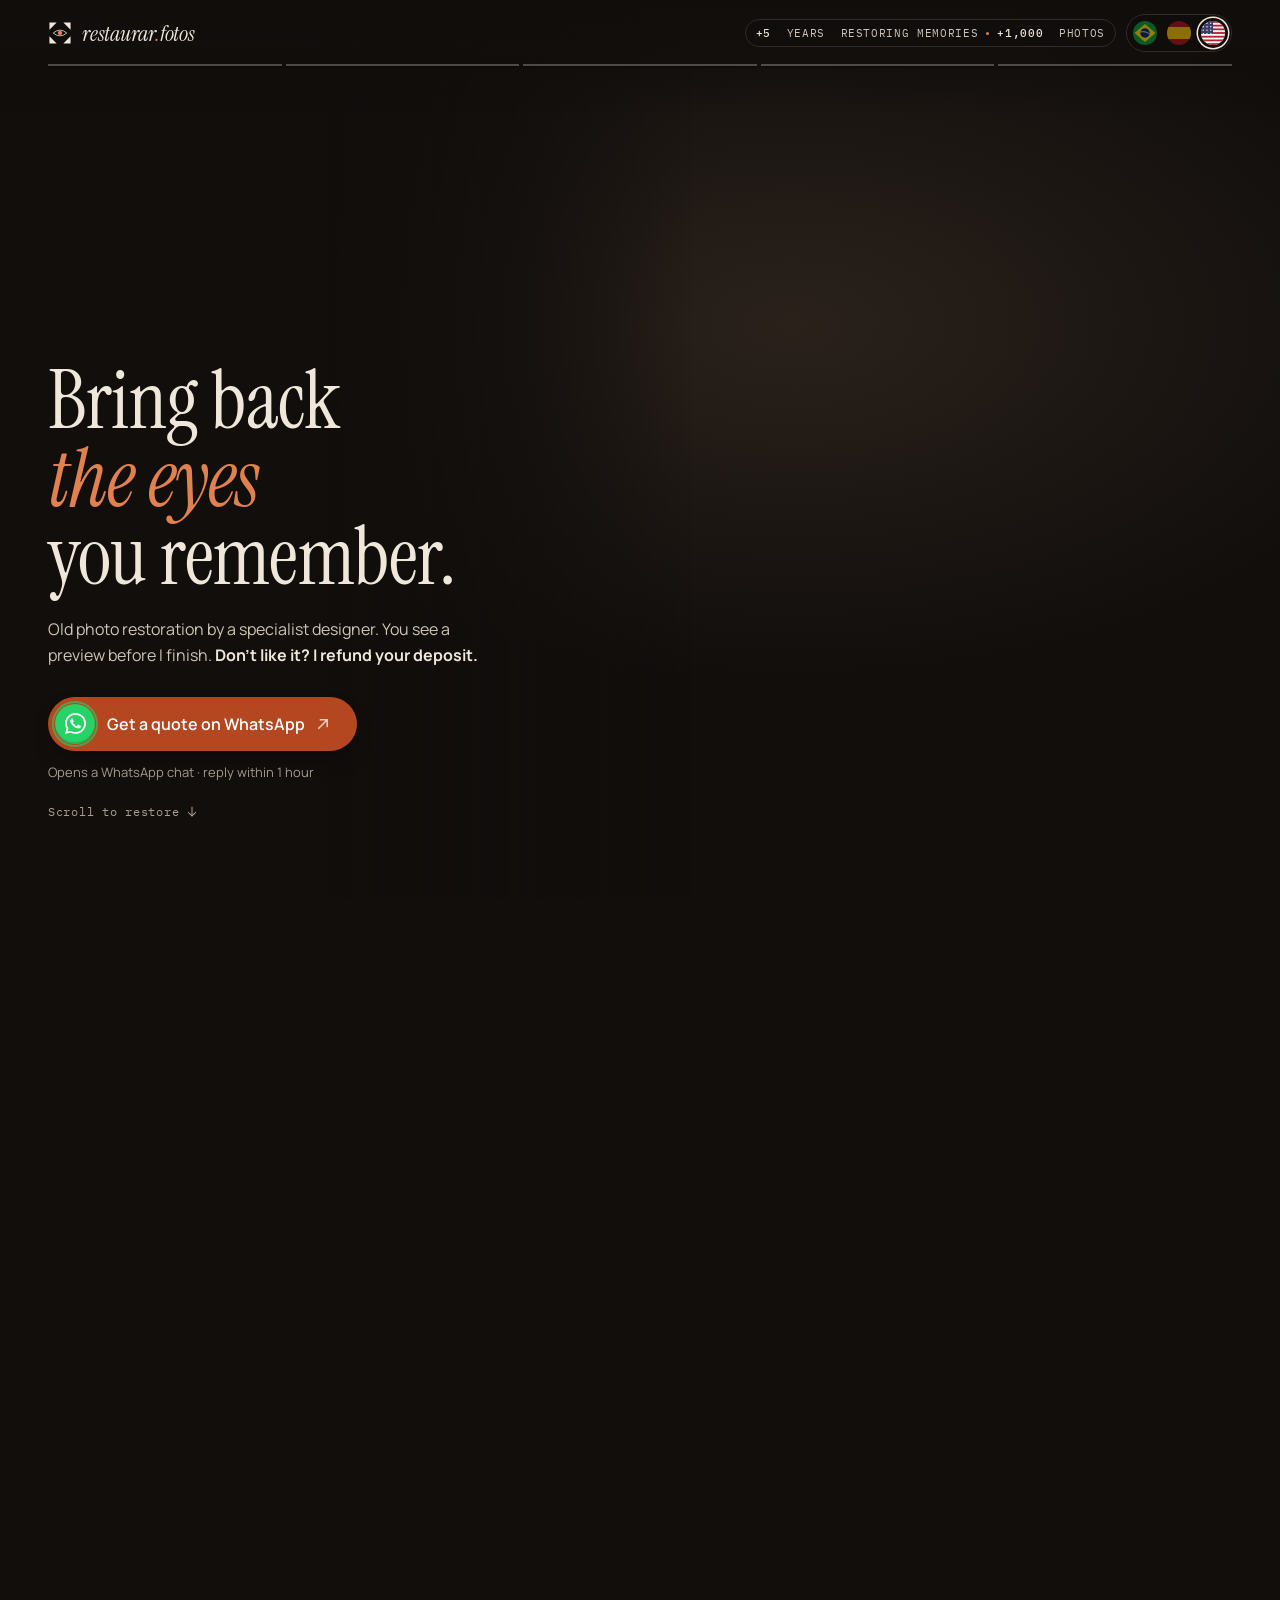
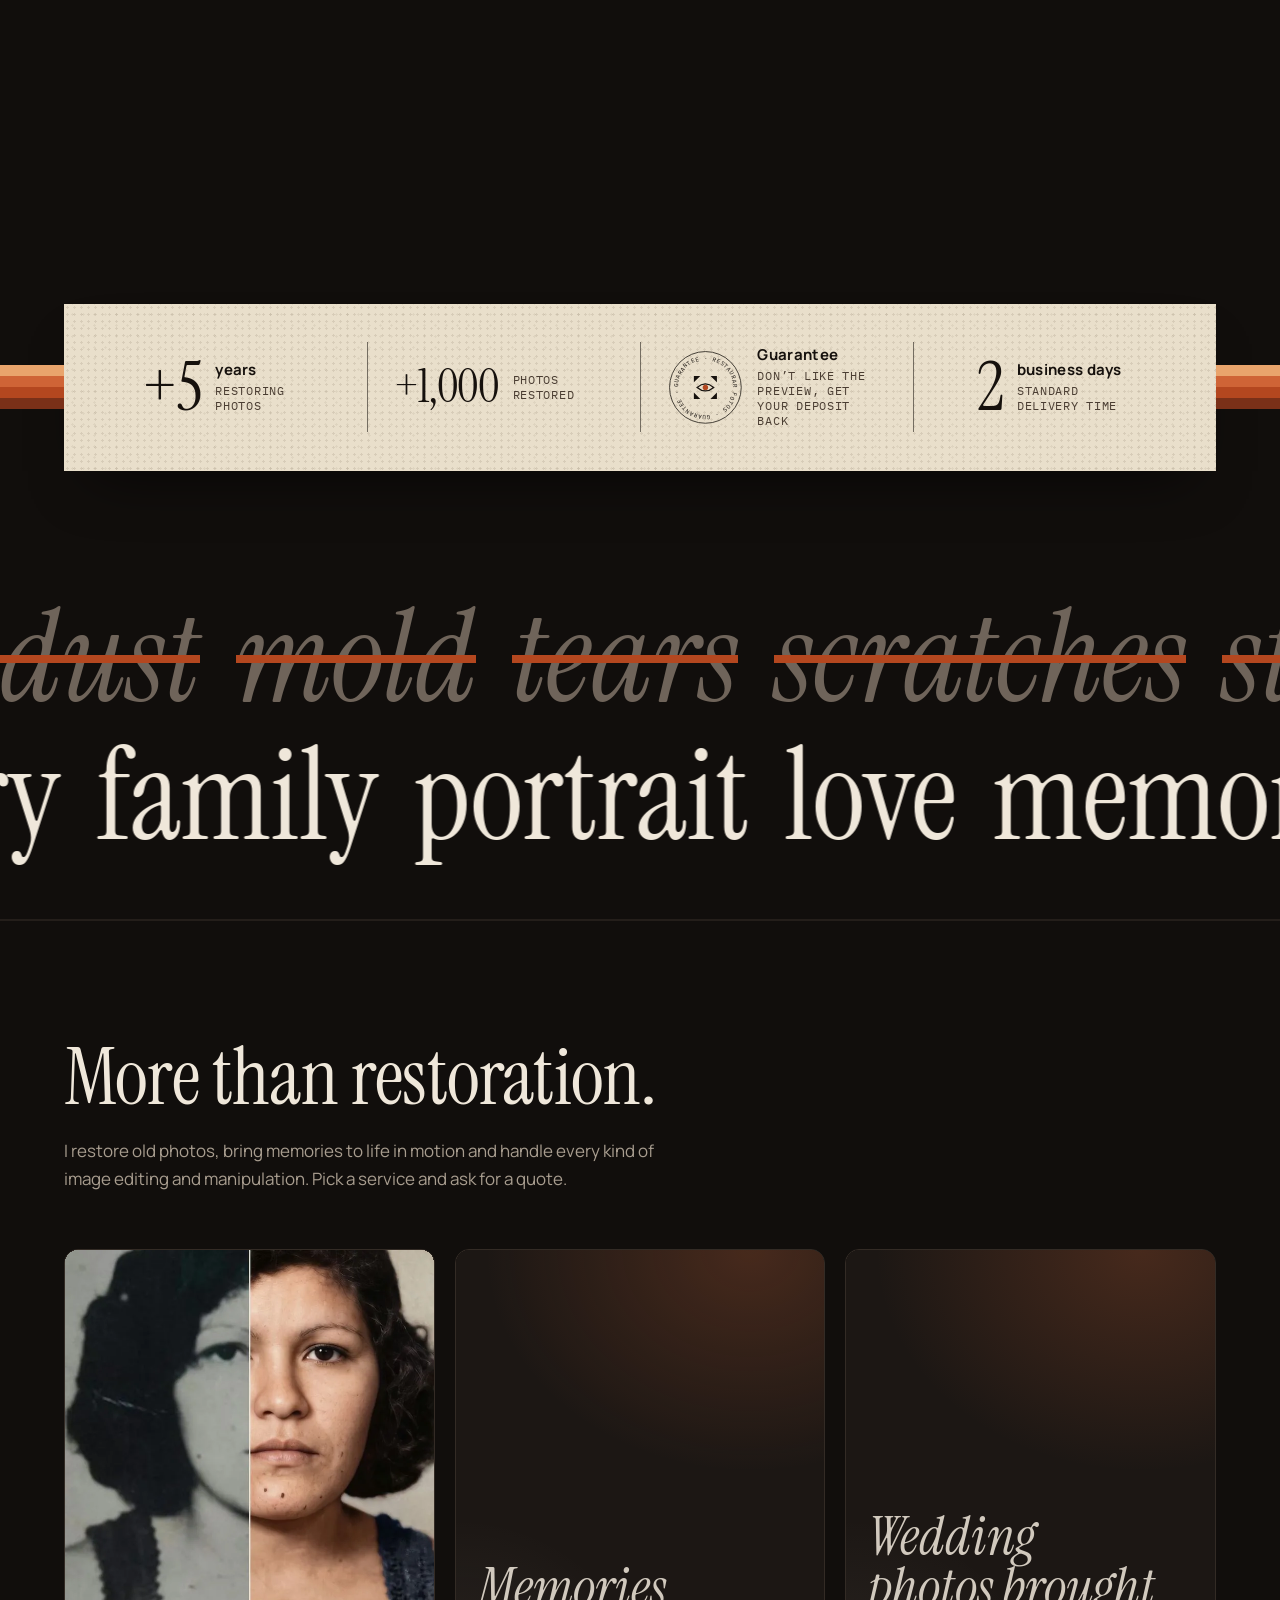
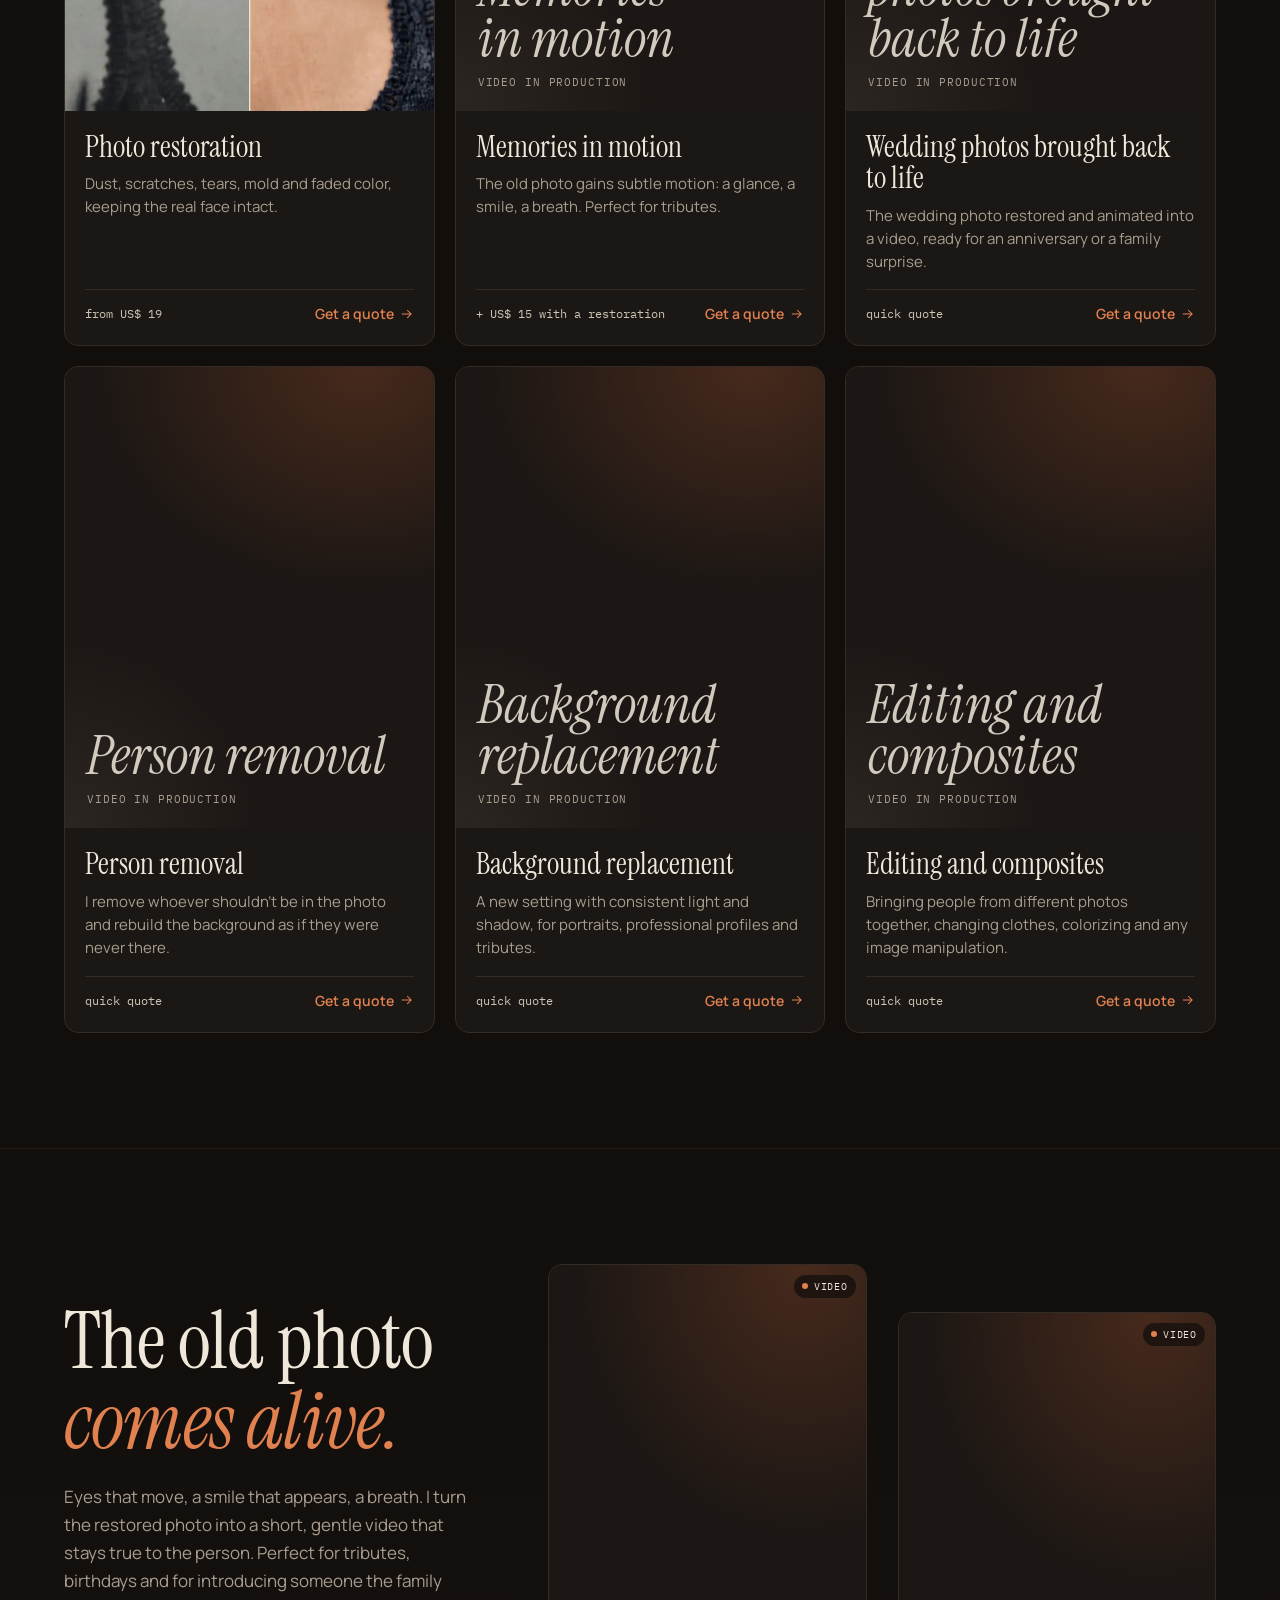
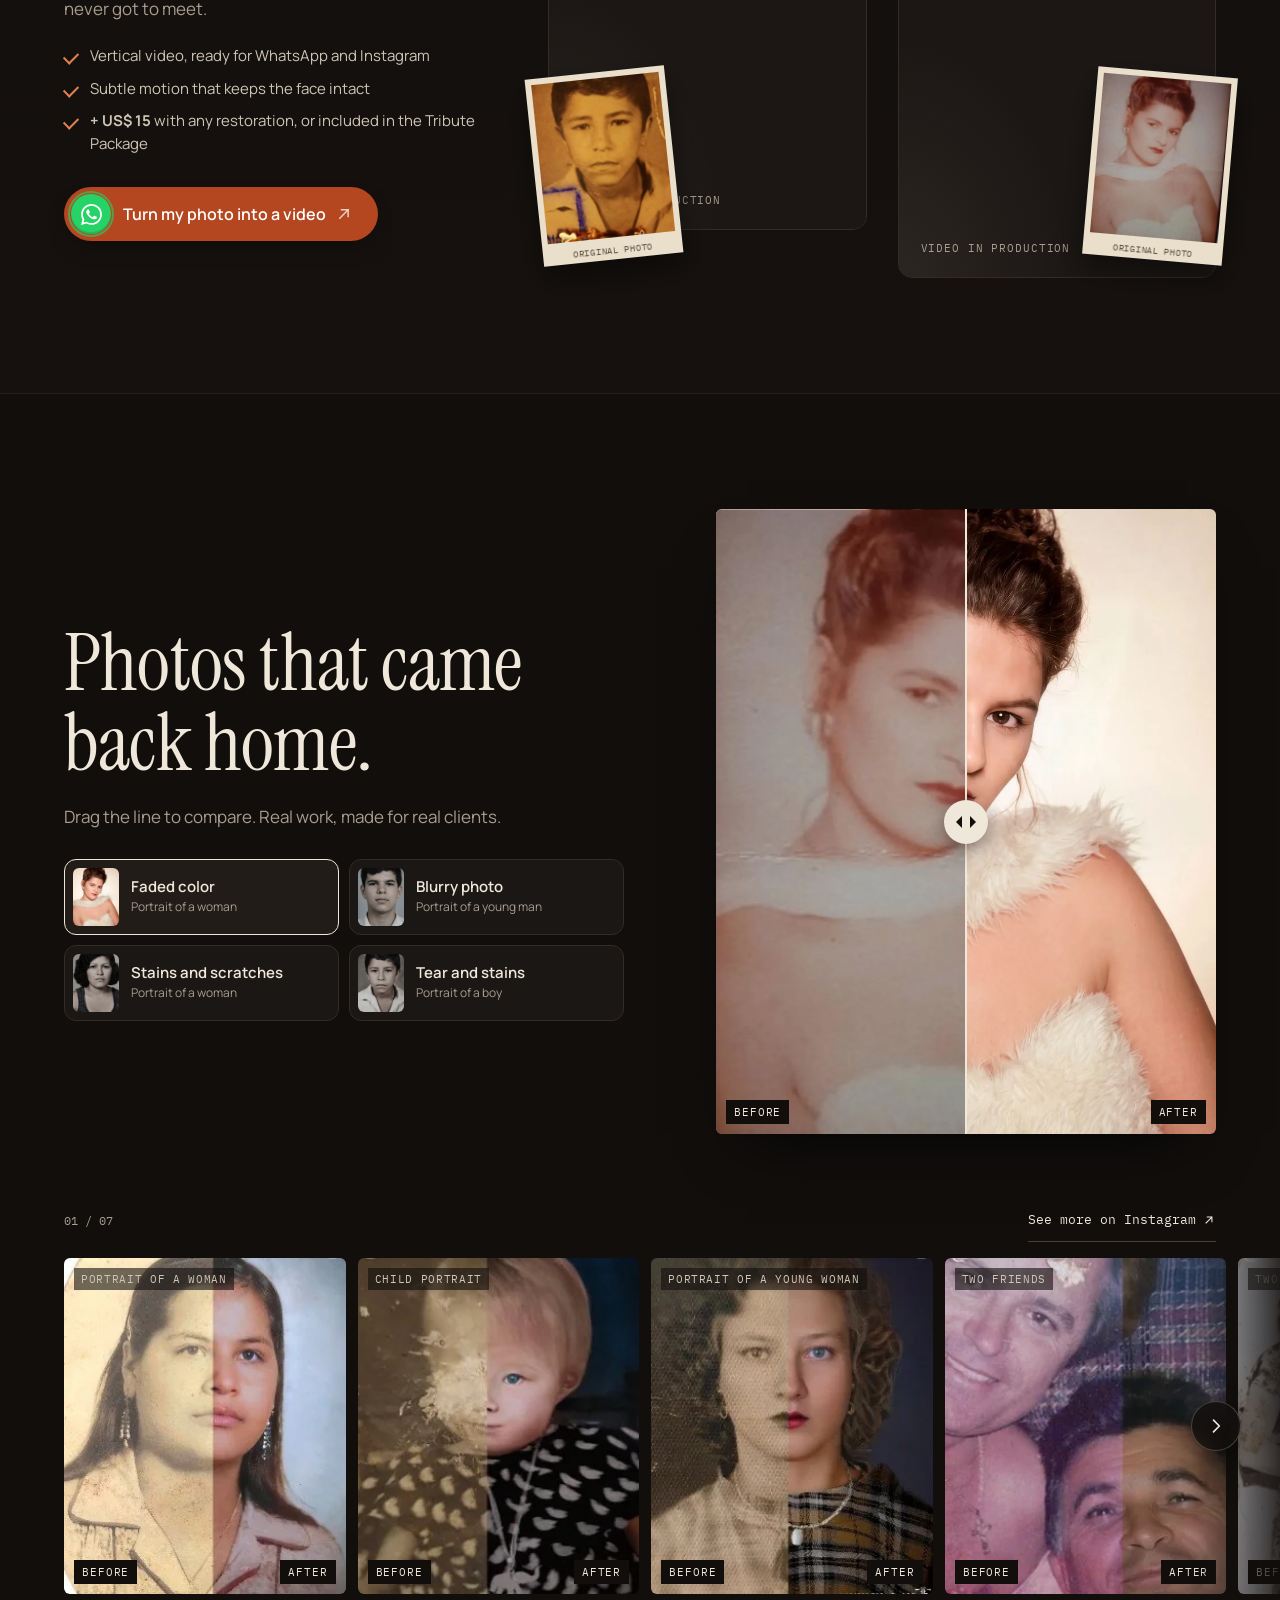
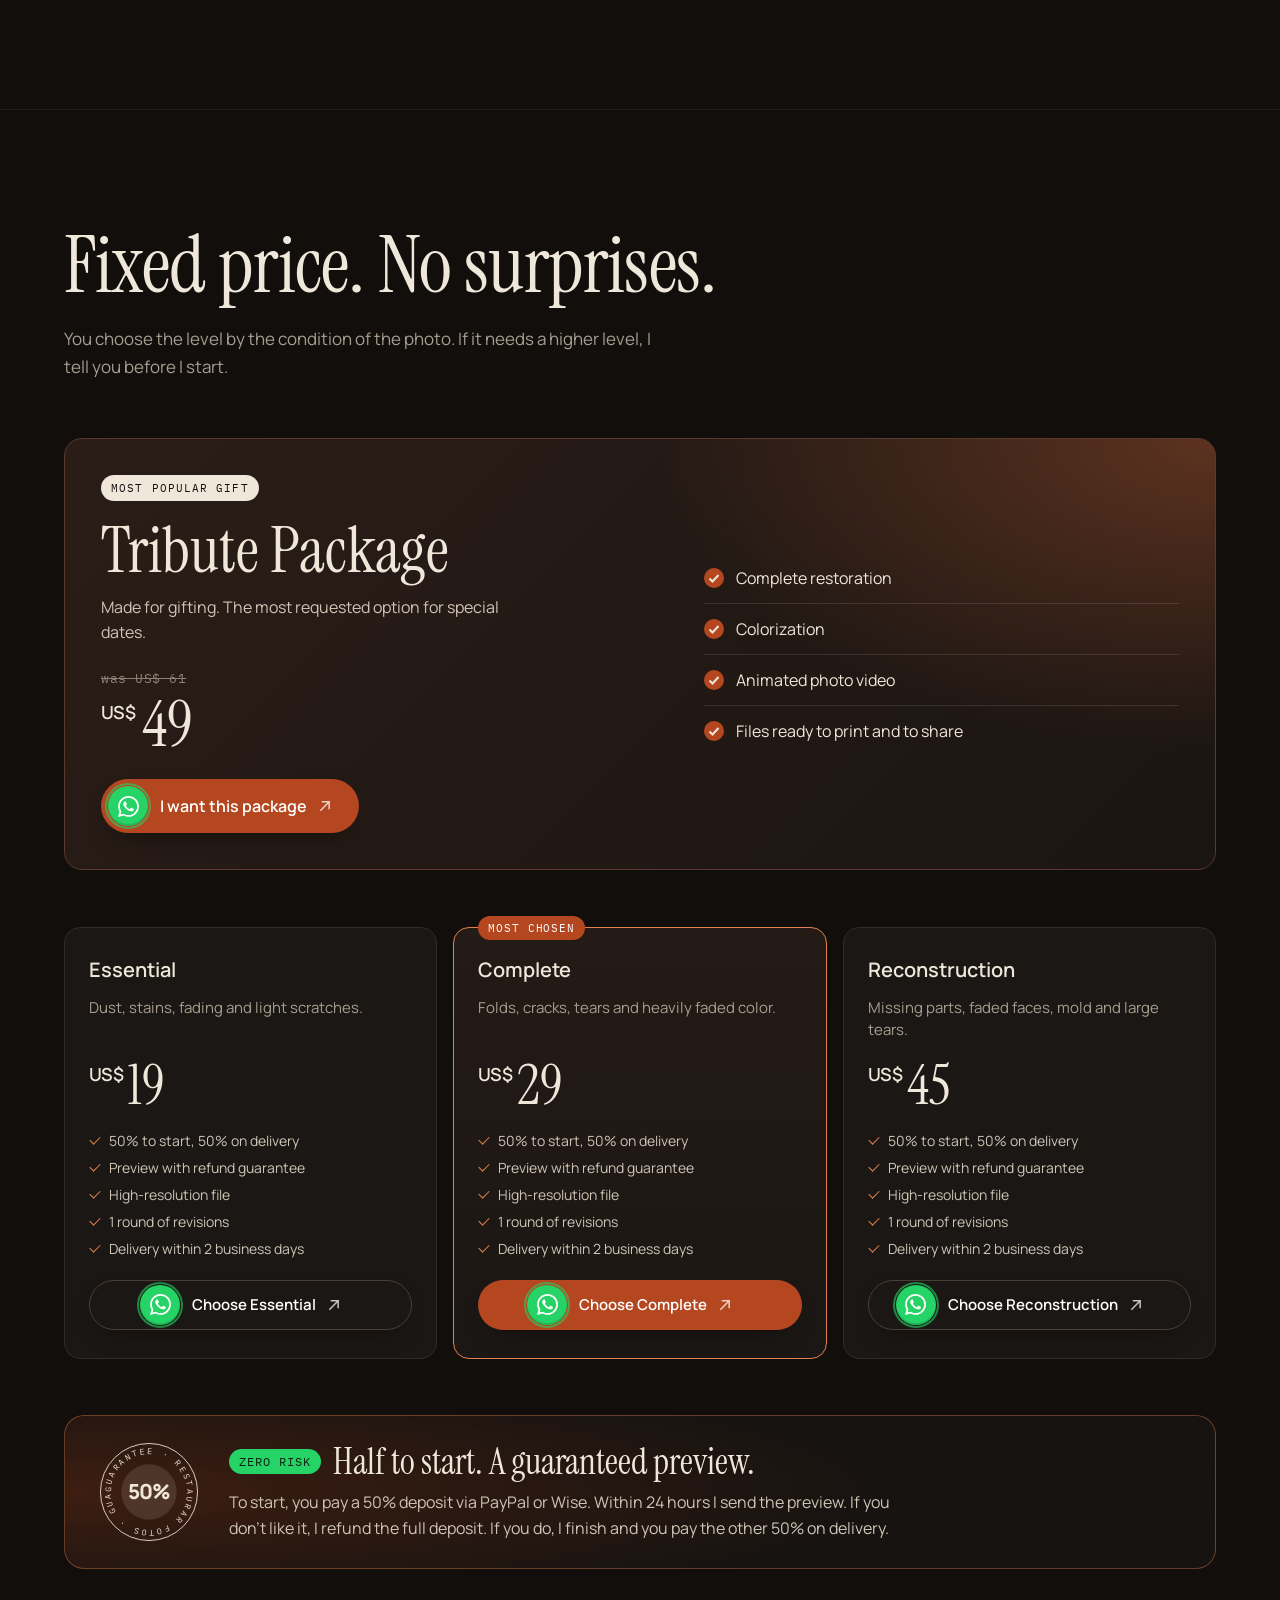
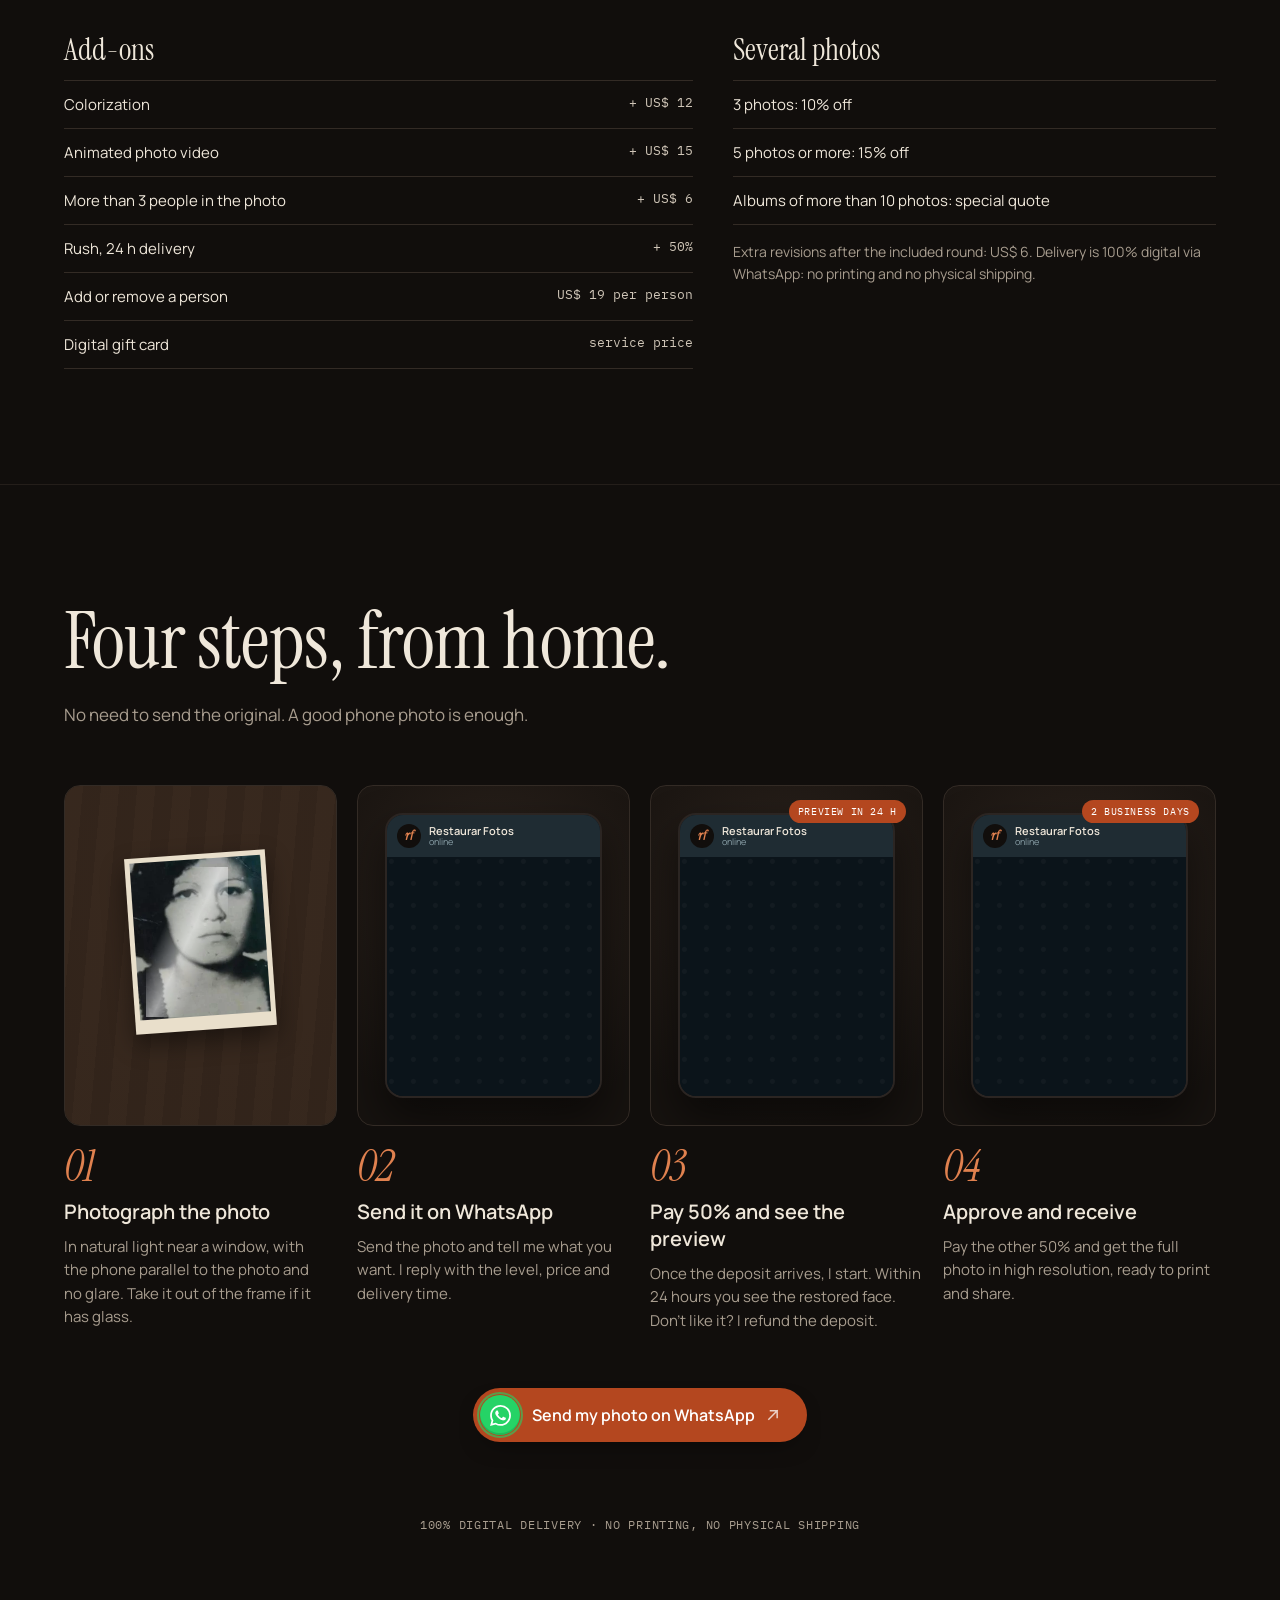
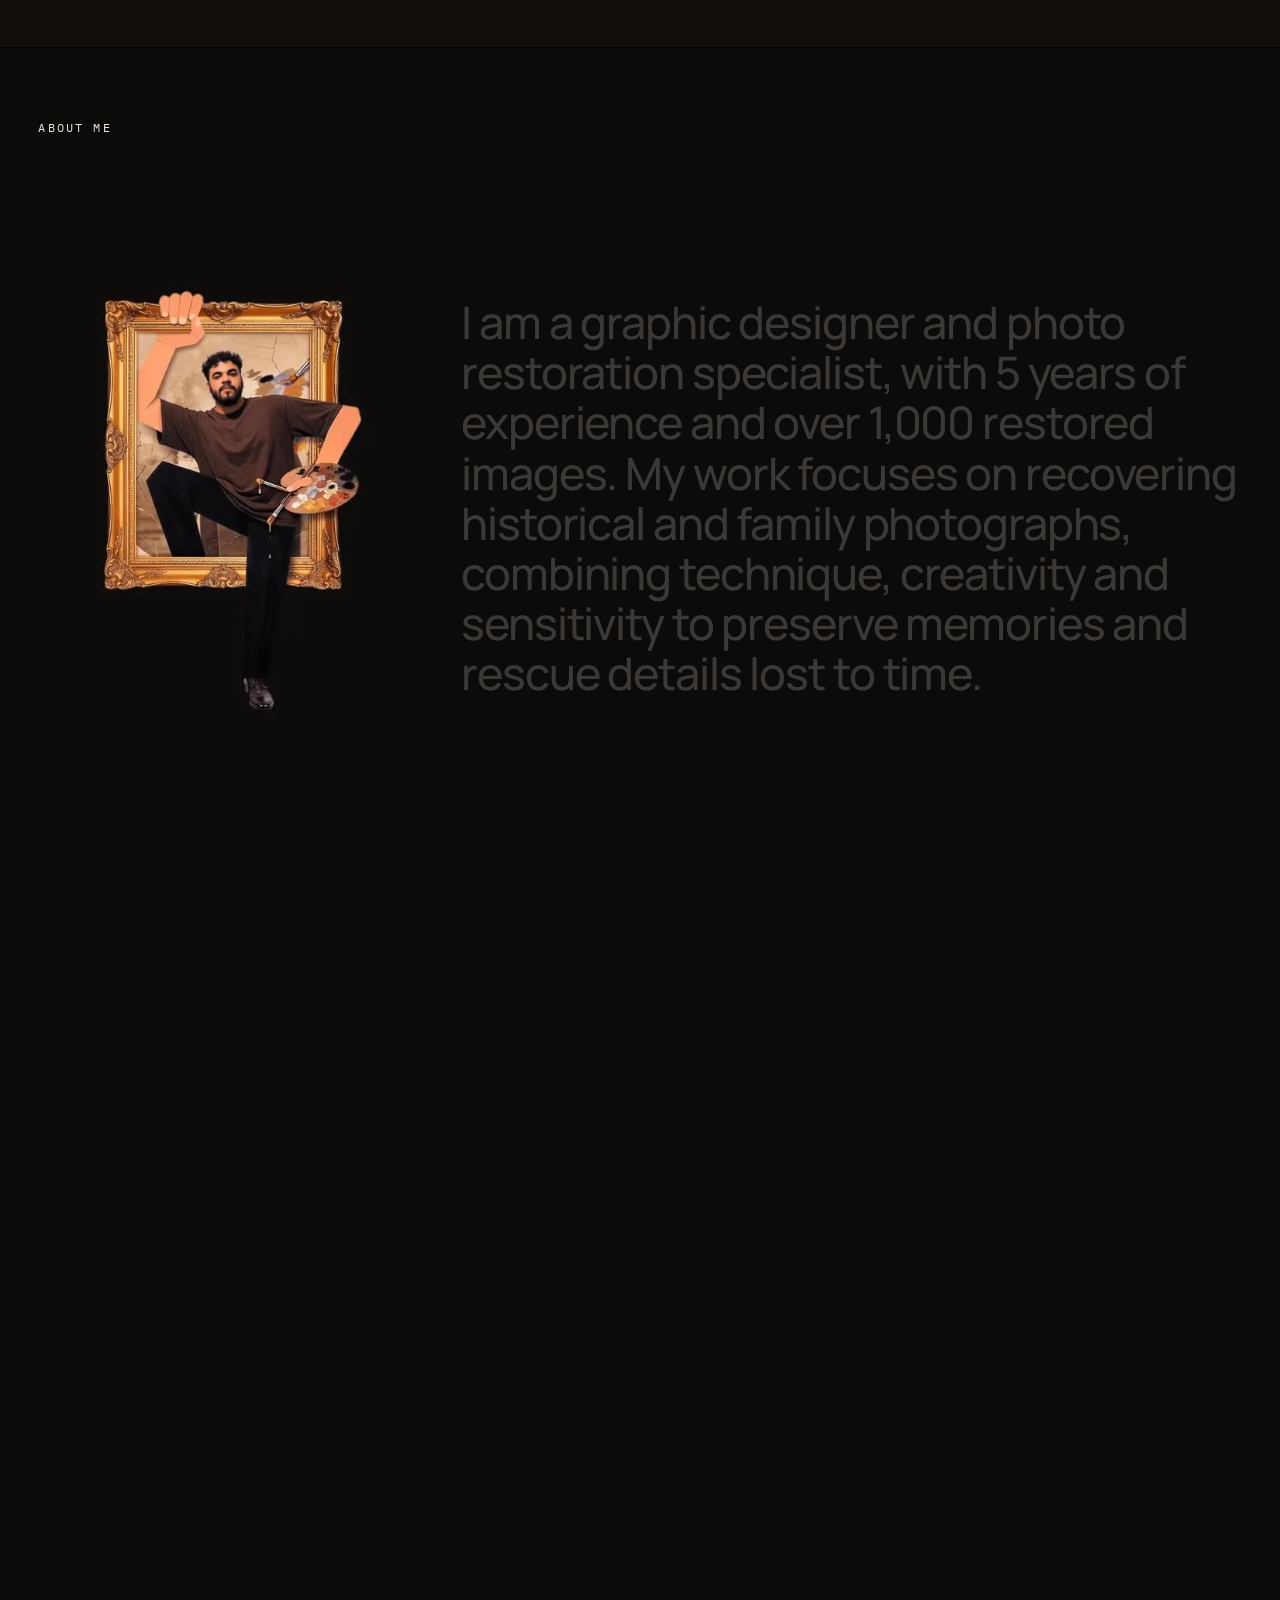
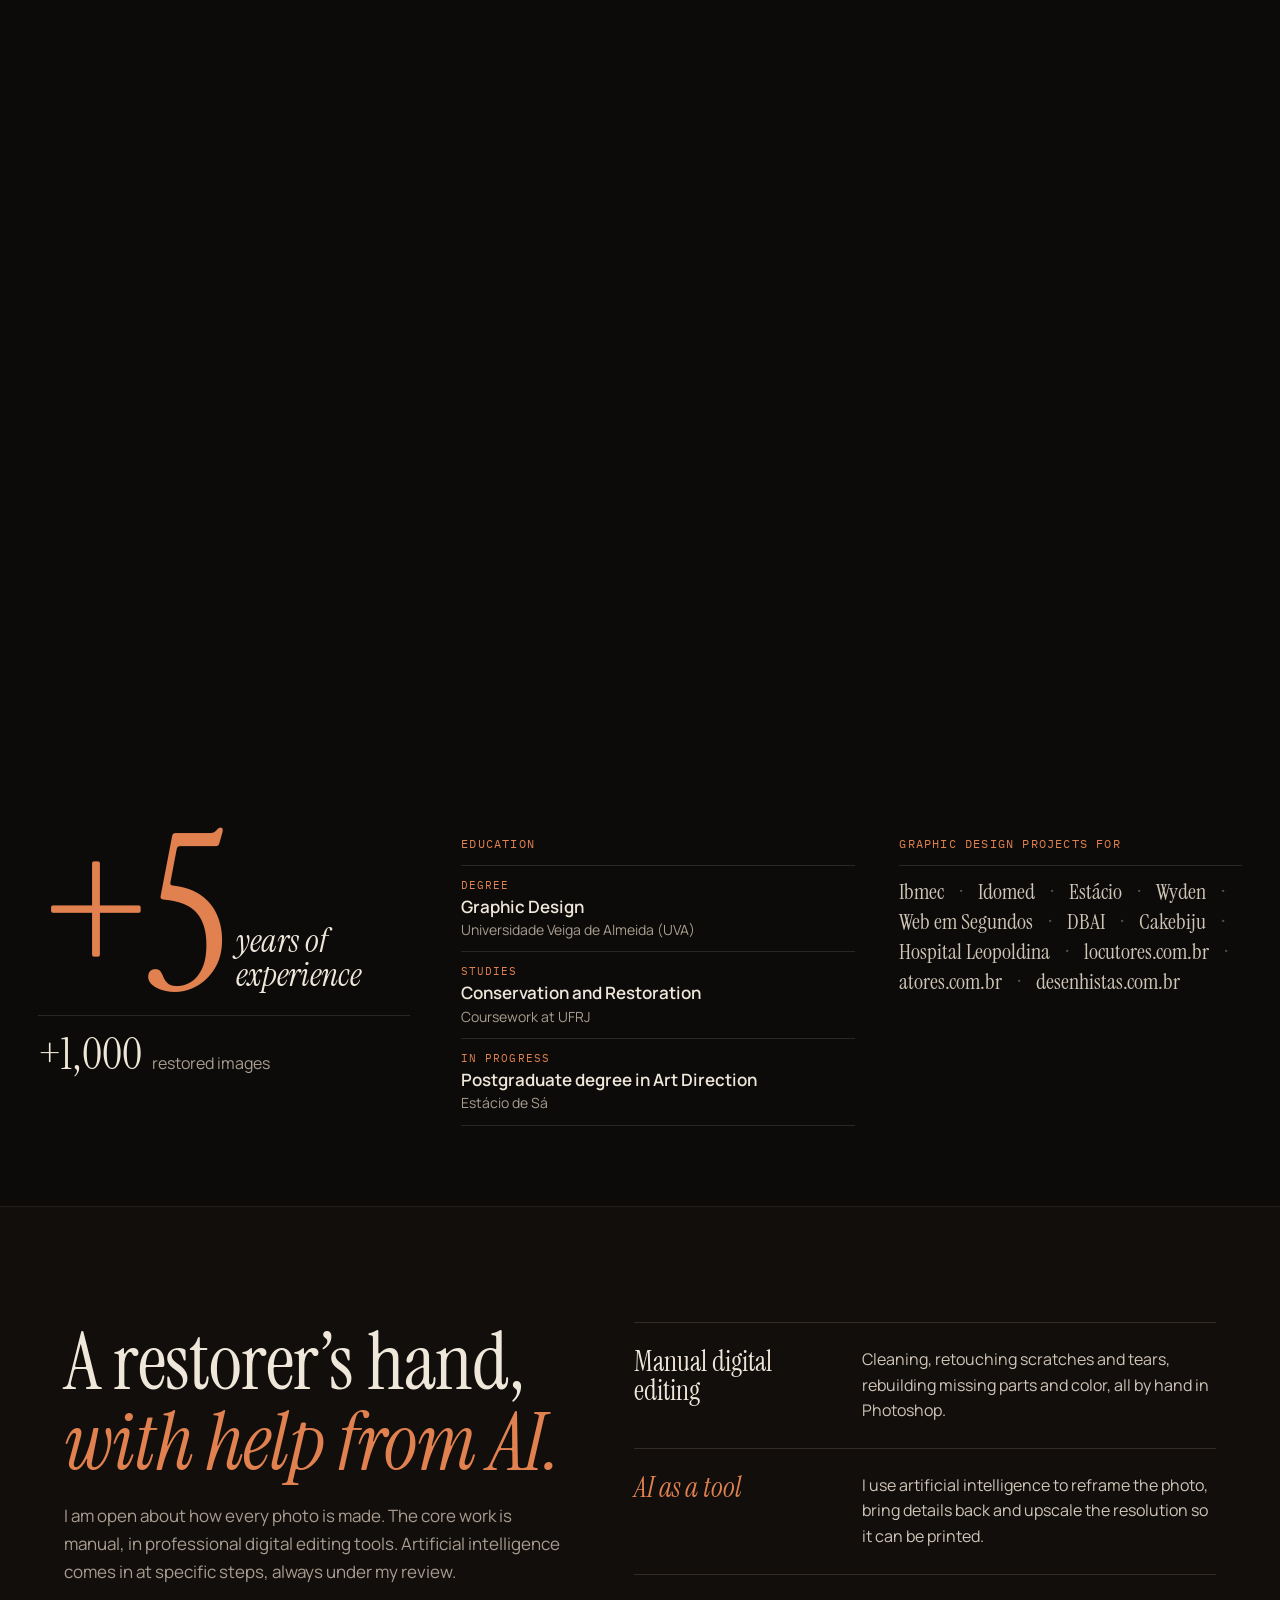
==== commit afe16ea8: "v6" ====
--- a/en/index.html
+++ b/en/index.html
@@ -8,8 +8,8 @@
 <meta name="theme-color" content="#110e0c">
 <link rel="canonical" href="https://pedro2705.github.io/restaurarfotos/en/">
 <link rel="alternate" hreflang="pt-BR" href="https://pedro2705.github.io/restaurarfotos/">
+<link rel="alternate" hreflang="es" href="https://pedro2705.github.io/restaurarfotos/es/">
 <link rel="alternate" hreflang="en" href="https://pedro2705.github.io/restaurarfotos/en/">
-<link rel="alternate" hreflang="es" href="https://pedro2705.github.io/restaurarfotos/es/">
 <link rel="alternate" hreflang="x-default" href="https://pedro2705.github.io/restaurarfotos/en/">
 <meta property="og:type" content="website">
 <meta property="og:locale" content="en_US">
@@ -18,13 +18,14 @@
 <meta property="og:url" content="https://pedro2705.github.io/restaurarfotos/en/">
 <meta property="og:image" content="https://pedro2705.github.io/restaurarfotos/img/og/compartilhar.jpg">
 <meta name="twitter:card" content="summary_large_image">
-<link rel="icon" href="data:image/svg+xml,%3Csvg%20xmlns%3D%22http%3A//www.w3.org/2000/svg%22%20viewBox%3D%220%200%20100%20100%22%20width%3D%22100%22%20height%3D%22100%22%3E%3Crect%20width%3D%22100%22%20height%3D%22100%22%20rx%3D%2222%22%20fill%3D%22%23110e0c%22/%3E%3Cpath%20fill%3D%22%23efe7da%22%20d%3D%22M14.80%2014.80%20L38.80%2014.80%20L14.80%2038.80%20Z%20M85.20%2014.80%20L85.20%2038.80%20L61.20%2014.80%20Z%20M14.80%2085.20%20L14.80%2061.20%20L38.80%2085.20%20Z%20M85.20%2085.20%20L61.20%2085.20%20L85.20%2061.20%20Z%22/%3E%3Ccircle%20cx%3D%2250.00%22%20cy%3D%2250.00%22%20r%3D%229.60%22%20fill%3D%22%23ef6a55%22/%3E%3C/svg%3E">
+<link rel="icon" href="data:image/svg+xml,%3Csvg%20xmlns%3D%22http%3A//www.w3.org/2000/svg%22%20viewBox%3D%220%200%20100%20100%22%20width%3D%22100%22%20height%3D%22100%22%3E%3Crect%20width%3D%22100%22%20height%3D%22100%22%20rx%3D%2222%22%20fill%3D%22%23110e0c%22/%3E%3Cpath%20fill%3D%22%23efe7da%22%20d%3D%22M14.80%2014.80%20L38.80%2014.80%20L14.80%2038.80%20Z%20M85.20%2014.80%20L85.20%2038.80%20L61.20%2014.80%20Z%20M14.80%2085.20%20L14.80%2061.20%20L38.80%2085.20%20Z%20M85.20%2085.20%20L61.20%2085.20%20L85.20%2061.20%20Z%22/%3E%3Ccircle%20cx%3D%2250.00%22%20cy%3D%2250.00%22%20r%3D%229.60%22%20fill%3D%22%23e0814f%22/%3E%3C/svg%3E">
 <link rel="preconnect" href="https://fonts.googleapis.com">
 <link rel="preconnect" href="https://fonts.gstatic.com" crossorigin>
 <link href="https://fonts.googleapis.com/css2?family=IBM+Plex+Mono:wght@400;500&family=Instrument+Serif:ital@0;1&family=Manrope:wght@400;500;600;700&display=swap" rel="stylesheet">
-<link rel="preload" as="image" href="../img/hero/retrato.jpg">
+<link rel="preload" as="image" href="../img/hero/retrato.webp">
 <link rel="stylesheet" href="../assets/site.css">
-<script type="application/ld+json">{"@context": "https://schema.org", "@type": "ProfessionalService", "name": "Restaurar Fotos", "url": "https://pedro2705.github.io/restaurarfotos/en/", "image": "https://pedro2705.github.io/restaurarfotos/img/og/compartilhar.jpg", "description": "Old photo restoration by a specialist designer with 5 years of experience and over 1,000 restored photos. Animated photos, object and person removal, background replacement. Worldwide service over WhatsApp.", "telephone": "+55 21 96870-9575", "priceRange": "US$ 19 – US$ 49", "address": {"@type": "PostalAddress", "addressLocality": "Rio de Janeiro", "addressRegion": "RJ", "addressCountry": "BR"}, "areaServed": [{"@type": "City", "name": "Rio de Janeiro"}, {"@type": "Country", "name": "Brasil"}, "Worldwide"], "availableLanguage": ["pt-BR", "en", "es"], "sameAs": ["https://instagram.com/restaurar.fotos"], "knowsAbout": ["restauração de fotos", "photo restoration", "colorização", "fotos animadas"]}</script>
+<script type="application/ld+json">{"@context": "https://schema.org", "@type": "ProfessionalService", "name": "Restaurar Fotos", "url": "https://pedro2705.github.io/restaurarfotos/en/", "image": "https://pedro2705.github.io/restaurarfotos/img/og/compartilhar.jpg", "description": "Old photo restoration by a specialist designer with 5 years of experience and over 1,000 restored photos. Animated photos, object and person removal, background replacement. Worldwide service over WhatsApp.", "telephone": "+55 21 96870-9575", "priceRange": "US$ 19 – US$ 49", "address": {"@type": "PostalAddress", "addressLocality": "Rio de Janeiro", "addressRegion": "RJ", "addressCountry": "BR"}, "areaServed": [{"@type": "City", "name": "Rio de Janeiro"}, {"@type": "Country", "name": "Brasil"}, "Worldwide"], "availableLanguage": ["pt-BR", "en", "es"], "sameAs": ["https://instagram.com/restaurar.fotos"], "knowsAbout": ["restauração de fotos", "photo restoration", "colorização", "fotos animadas"], "hasOfferCatalog": {"@type": "OfferCatalog", "name": "Photo restoration", "itemListElement": [{"@type": "Offer", "itemOffered": {"@type": "Service", "name": "Essential restoration"}, "price": "19", "priceCurrency": "USD"}, {"@type": "Offer", "itemOffered": {"@type": "Service", "name": "Complete restoration"}, "price": "29", "priceCurrency": "USD"}, {"@type": "Offer", "itemOffered": {"@type": "Service", "name": "Reconstruction"}, "price": "45", "priceCurrency": "USD"}, {"@type": "Offer", "itemOffered": {"@type": "Service", "name": "Tribute package"}, "price": "49", "priceCurrency": "USD"}]}}</script>
+<script type="application/ld+json">{"@context": "https://schema.org", "@type": "FAQPage", "inLanguage": "en", "mainEntity": [{"@type": "Question", "name": "How does payment work?", "acceptedAnswer": {"@type": "Answer", "text": "You pay a 50% deposit via PayPal or Wise so I can start. Within 24 hours you get the preview. If you like it, I finish and you pay the other 50% on delivery."}}, {"@type": "Question", "name": "What if I don’t like the preview?", "acceptedAnswer": {"@type": "Answer", "text": "I refund the full deposit. You only go ahead if you like the result."}}, {"@type": "Question", "name": "Do you use artificial intelligence?", "acceptedAnswer": {"@type": "Answer", "text": "Yes, as a tool. The core work is manual digital editing. AI helps reframe, recover details and upscale the resolution for printing. Every result goes through my review."}}, {"@type": "Question", "name": "My photo is badly damaged. Can it be saved?", "acceptedAnswer": {"@type": "Answer", "text": "In most cases, yes. Send it anyway: I assess it and tell you clearly what can be recovered and which level it fits, before you pay."}}, {"@type": "Question", "name": "Do I need to send the original photo?", "acceptedAnswer": {"@type": "Answer", "text": "No. A good phone photo is enough, and the original stays with you. A scan is even better."}}, {"@type": "Question", "name": "How long does it take?", "acceptedAnswer": {"@type": "Answer", "text": "The preview arrives within 24 hours of the deposit. The full photo is ready within 2 business days. Need it tomorrow? Rush delivery takes 24 hours."}}, {"@type": "Question", "name": "How do I receive the photo?", "acceptedAnswer": {"@type": "Answer", "text": "By WhatsApp or email, in high resolution, ready to print, frame and share."}}, {"@type": "Question", "name": "Do you print or mail the photo?", "acceptedAnswer": {"@type": "Answer", "text": "No. The work is 100% digital: you get the high-resolution file and print it wherever you like. We do not print or ship anything."}}, {"@type": "Question", "name": "Do you publish my photo?", "acceptedAnswer": {"@type": "Answer", "text": "Only with your permission. Without it, the photo stays between us."}}, {"@type": "Question", "name": "Do you work with clients outside Brazil?", "acceptedAnswer": {"@type": "Answer", "text": "Yes. Everything happens online, for clients anywhere in the world."}}, {"@type": "Question", "name": "Can I give it as a gift?", "acceptedAnswer": {"@type": "Answer", "text": "Yes. There is a digital gift card with a personalized card, and the Tribute Package, the most popular gift."}}]}</script>
 </head>
 <body>
 <svg width="0" height="0" style="position:absolute" aria-hidden="true">
@@ -36,20 +37,26 @@
   <symbol id="i-heart" viewBox="0 0 24 24"><path fill="currentColor" d="M12 21s-7.5-4.6-9.6-9.3C.8 8.1 3 4 6.9 4c2.2 0 3.6 1.2 5.1 3 1.5-1.8 2.9-3 5.1-3 3.9 0 6.1 4.1 4.5 7.7C19.5 16.4 12 21 12 21z"/></symbol>
 </svg>
 
-<!-- ============ RESTAURAÇÃO (abertura) ============ -->
 <section class="seq" id="topo" data-seq aria-label="Live restoration">
   <div class="seq__stick" data-stick>
     <div class="seq__bg"></div>
-    <div class="seq__poster" data-poster><img src="../img/hero/retrato.jpg" alt="Old portrait of a woman being restored" fetchpriority="high"></div>
+    <div class="scene" data-scene aria-hidden="true"><img class="scene__img" alt="" decoding="async" data-src-d="../midia/cena/cena.webp" data-src-m="../midia/cena/cena-m.webp"></div>
+    <div class="seq__poster" data-poster><img src="../img/hero/retrato.webp" alt="Old portrait of a woman being restored" fetchpriority="high"></div>
     <div class="seq__gl" data-gl></div>
+    <div class="eyestage" data-eyestage aria-hidden="true">
+      <img class="eyestage__img" src="[data-uri]" data-src-d="../midia/olhar/olhar.webp" data-src-m="../midia/olhar/olhar-m.webp" alt="">
+      <canvas class="eyestage__cv" data-frames-d="../midia/olhar/d/" data-frames-m="../midia/olhar/m/" data-n-d="95" data-n-m="64"></canvas>
+      <i class="eyestage__light"></i>
+    </div>
     <div class="seq__scrim" data-scrim></div>
+    <div class="seq__scrim2" data-scrim2></div>
 
     <header class="topbar">
       <div class="topbar__row">
-        <a href="#topo" class="logo"><svg class="logo__sym" viewBox="0 0 100 100" aria-hidden="true"><path fill="currentColor" d="M6 6H36L6 36ZM94 6V36L64 6ZM6 94V64L36 94ZM94 94H64L94 64Z"/><path fill="none" stroke="currentColor" stroke-width="3.2" d="M22 50Q50 26 78 50Q50 74 22 50Z"/><circle cx="50" cy="50" r="9" fill="#ef6a55"/></svg><span>restaurar<i>.</i>fotos</span></a>
+        <a href="#topo" class="logo"><svg class="logo__sym" viewBox="0 0 100 100" aria-hidden="true"><path fill="currentColor" d="M6 6H36L6 36ZM94 6V36L64 6ZM6 94V64L36 94ZM94 94H64L94 64Z"/><path fill="none" stroke="currentColor" stroke-width="3.2" d="M22 50Q50 26 78 50Q50 74 22 50Z"/><circle cx="50" cy="50" r="9" fill="#e0814f"/></svg><span>restaurar<i>.</i>fotos</span></a>
         <div class="topbar__right">
-          <span class="topbar__trust"><b data-anos>5</b>&nbsp;years<span class="hide-m">&nbsp;restoring memories</span><span class="hide-xs"><span class="sep"></span><b>+<span data-fotos>1.000</span></b>&nbsp;photos</span></span>
-          <nav class="lang" aria-label="Language"><a href="../" hreflang="pt-BR" lang="pt-BR" title="Português" aria-label="Português"><span class="flag"><svg viewBox="0 0 32 32" aria-hidden="true"><rect width="32" height="32" fill="#009c3b"/><path d="M16 4 30 16 16 28 2 16z" fill="#ffdf00"/><circle cx="16" cy="16" r="6.3" fill="#002776"/><path d="M9.9 14.6c3.9-.9 8.4-.2 12 2.4" fill="none" stroke="#fff" stroke-width="1.1"/></svg></span></a><a href="../en/" hreflang="en" lang="en" title="English" aria-label="English" aria-current="true"><span class="flag"><svg viewBox="0 0 32 32" aria-hidden="true"><rect width="32" height="32" fill="#fff"/><rect y="0.00" width="32" height="2.46" fill="#b22234"/><rect y="4.92" width="32" height="2.46" fill="#b22234"/><rect y="9.85" width="32" height="2.46" fill="#b22234"/><rect y="14.77" width="32" height="2.46" fill="#b22234"/><rect y="19.69" width="32" height="2.46" fill="#b22234"/><rect y="24.62" width="32" height="2.46" fill="#b22234"/><rect y="29.54" width="32" height="2.46" fill="#b22234"/><rect width="16" height="17.23" fill="#3c3b6e"/><circle cx="3" cy="3.0" r=".9" fill="#fff"/><circle cx="3" cy="7.6" r=".9" fill="#fff"/><circle cx="3" cy="12.2" r=".9" fill="#fff"/><circle cx="3" cy="16.8" r=".9" fill="#fff"/><circle cx="8" cy="3.0" r=".9" fill="#fff"/><circle cx="8" cy="7.6" r=".9" fill="#fff"/><circle cx="8" cy="12.2" r=".9" fill="#fff"/><circle cx="8" cy="16.8" r=".9" fill="#fff"/><circle cx="13" cy="3.0" r=".9" fill="#fff"/><circle cx="13" cy="7.6" r=".9" fill="#fff"/><circle cx="13" cy="12.2" r=".9" fill="#fff"/><circle cx="13" cy="16.8" r=".9" fill="#fff"/></svg></span></a><a href="../es/" hreflang="es" lang="es" title="Español" aria-label="Español"><span class="flag"><svg viewBox="0 0 32 32" aria-hidden="true"><rect width="32" height="32" fill="#aa151b"/><rect y="8" width="32" height="16" fill="#f1bf00"/></svg></span></a></nav>
+          <span class="topbar__trust"><b>+<span data-anos>5</span></b>&nbsp;years<span class="hide-m">&nbsp;restoring memories</span><span class="hide-xs"><span class="sep"></span><b>+<span data-fotos>1.000</span></b>&nbsp;photos</span></span>
+          <nav class="lang" aria-label="Language"><a href="../" hreflang="pt-BR" lang="pt-BR" title="Português" aria-label="Português"><span class="flag"><svg viewBox="0 0 32 32" aria-hidden="true"><rect width="32" height="32" fill="#009c3b"/><path d="M16 4 30 16 16 28 2 16z" fill="#ffdf00"/><circle cx="16" cy="16" r="6.3" fill="#002776"/><path d="M9.9 14.6c3.9-.9 8.4-.2 12 2.4" fill="none" stroke="#fff" stroke-width="1.1"/></svg></span></a><a href="../es/" hreflang="es" lang="es" title="Español" aria-label="Español"><span class="flag"><svg viewBox="0 0 32 32" aria-hidden="true"><rect width="32" height="32" fill="#aa151b"/><rect y="8" width="32" height="16" fill="#f1bf00"/></svg></span></a><a href="../en/" hreflang="en" lang="en" title="English" aria-label="English" aria-current="true"><span class="flag"><svg viewBox="0 0 32 32" aria-hidden="true"><rect width="32" height="32" fill="#fff"/><rect y="0.00" width="32" height="2.46" fill="#b22234"/><rect y="4.92" width="32" height="2.46" fill="#b22234"/><rect y="9.85" width="32" height="2.46" fill="#b22234"/><rect y="14.77" width="32" height="2.46" fill="#b22234"/><rect y="19.69" width="32" height="2.46" fill="#b22234"/><rect y="24.62" width="32" height="2.46" fill="#b22234"/><rect y="29.54" width="32" height="2.46" fill="#b22234"/><rect width="16" height="17.23" fill="#3c3b6e"/><circle cx="3" cy="3.0" r=".9" fill="#fff"/><circle cx="3" cy="7.6" r=".9" fill="#fff"/><circle cx="3" cy="12.2" r=".9" fill="#fff"/><circle cx="3" cy="16.8" r=".9" fill="#fff"/><circle cx="8" cy="3.0" r=".9" fill="#fff"/><circle cx="8" cy="7.6" r=".9" fill="#fff"/><circle cx="8" cy="12.2" r=".9" fill="#fff"/><circle cx="8" cy="16.8" r=".9" fill="#fff"/><circle cx="13" cy="3.0" r=".9" fill="#fff"/><circle cx="13" cy="7.6" r=".9" fill="#fff"/><circle cx="13" cy="12.2" r=".9" fill="#fff"/><circle cx="13" cy="16.8" r=".9" fill="#fff"/></svg></span></a></nav>
         </div>
       </div>
       <div class="segs" aria-hidden="true">
@@ -75,7 +82,7 @@
       </h1>
       <p class="hero__sub">Old photo restoration by a specialist designer. You see a preview before I finish. <b>Don’t like it? I refund your deposit.</b></p>
       <div class="hero__cta">
-        <a class="btn btn--wa" data-wa data-cur="whatsapp" href="#"><svg class="ico"><use href="#i-wa"/></svg>Get a quote on WhatsApp</a>
+        <a class="btn btn--wa" data-wa data-cur="whatsapp" href="#"><span class="wa-dot"><svg class="ico"><use href="#i-wa"/></svg></span><span class="btn__txt">Get a quote on WhatsApp</span><svg class="ico btn__out" aria-hidden="true"><use href="#i-out"/></svg></a>
         <span class="micro">Opens a WhatsApp chat · reply within 1 hour</span>
       </div>
       <span class="hint" data-hint>Scroll to restore <svg class="ico ico--s"><use href="#i-down"/></svg></span>
@@ -87,16 +94,31 @@
     <div class="stage" data-stage><span class="stage__lbl">Step 04 / 05 · Color and contrast</span><span class="stage__k">The color comes back, without a filter look.</span></div>
     <div class="stage" data-stage><span class="stage__lbl">Step 05 / 05 · The eyes</span><span class="stage__k">The eyes come last. That is where the person reappears.</span></div>
     <div class="stage stage--end" data-stage><span class="stage__lbl">Photo restored · 100%</span><span class="stage__k">Done. Now picture <i>your</i> photo.</span>
-      <a class="btn btn--wa" data-wa data-cur="whatsapp" href="#"><svg class="ico"><use href="#i-wa"/></svg>Restore my photo</a>
-    </div>
-  </div>
-</section>
-
+      <a class="btn btn--wa" data-wa data-cur="whatsapp" href="#"><span class="wa-dot"><svg class="ico"><use href="#i-wa"/></svg></span><span class="btn__txt">Restore my photo</span><svg class="ico btn__out" aria-hidden="true"><use href="#i-out"/></svg></a>
+    </div>
+  </div>
+</section>
 <section class="trust" aria-label="Numbers and guarantee">
-  <div class="trust__item"><b><span data-anos>5</span> years</b><span>restoring photos</span></div>
-  <div class="trust__item"><b>+<span data-fotos>1.000</span></b><span>photos restored</span></div>
-  <div class="trust__item"><b>Guarantee</b><span>don’t like the preview, get your deposit back</span></div>
-  <div class="trust__item"><b>2 business days</b><span>standard delivery time</span></div>
+  <div class="trust__card">
+    <div class="trust__stripe" aria-hidden="true"><i></i><i></i><i></i><i></i></div>
+    <div class="trust__stripe trust__stripe--r" aria-hidden="true"><i></i><i></i><i></i><i></i></div>
+    <div class="trust__item">
+      <b class="trust__big">+<span data-anos>5</span></b>
+      <span class="trust__stack"><strong>years</strong><span>restoring photos</span></span>
+    </div>
+    <div class="trust__item">
+      <b class="trust__big">+<span data-fotos>1.000</span></b>
+      <span class="trust__stack"><span>photos restored</span></span>
+    </div>
+    <div class="trust__item trust__item--seal">
+      <svg class="trust__seal" viewBox="0 0 120 120" aria-hidden="true"><defs><path id="ts" d="M60 60m-43 0a43 43 0 1 1 86 0a43 43 0 1 1-86 0"/></defs><circle cx="60" cy="60" r="56" fill="none" stroke="currentColor" stroke-width="1.2"/><text font-family="IBM Plex Mono,monospace" font-size="9" fill="currentColor"><textPath href="#ts" textLength="266" lengthAdjust="spacingAndGlyphs">GUARANTEE · RESTAURAR FOTOS · GUARANTEE · </textPath></text><path fill="currentColor" d="M42 42h10l-10 10zM78 42v10l-10-10zM42 78v-10l10 10zM78 78h-10l10-10z"/><path fill="none" stroke="currentColor" stroke-width="2" d="M47 60q13-11 26 0q-13 11-26 0z"/><circle cx="60" cy="60" r="4.2" fill="#b4471f"/></svg>
+      <span class="trust__stack"><strong>Guarantee</strong><span>don’t like the preview, get your deposit back</span></span>
+    </div>
+    <div class="trust__item">
+      <b class="trust__big">2</b>
+      <span class="trust__stack"><strong>business days</strong><span>standard delivery time</span></span>
+    </div>
+  </div>
 </section>
 
 <section class="band" aria-hidden="true">
@@ -104,7 +126,6 @@
   <div class="band__row" data-band><span>memory</span><span>gaze</span><span>story</span><span>family</span><span>portrait</span><span>love</span><span>memory</span><span>gaze</span><span>story</span></div>
 </section>
 
-<!-- ============ SERVIÇOS ============ -->
 <section class="sec" id="servicos">
   <div class="sec__head">
     <h2 class="h2">More than restoration.</h2>
@@ -113,7 +134,6 @@
   <div class="services" data-services></div>
 </section>
 
-<!-- ============ MEMÓRIAS EM VÍDEO ============ -->
 <section class="sec sec--memo" id="memorias">
   <div class="memo">
     <div class="memo__text">
@@ -124,76 +144,41 @@
         <li>Subtle motion that keeps the face intact</li>
         <li><b>+ US$ 15</b> with any restoration, or included in the Tribute Package</li>
       </ul>
-      <a class="btn btn--wa" data-wa="Hi! I’d like to turn an old photo into a video." data-cur="whatsapp" href="#"><svg class="ico"><use href="#i-wa"/></svg>Turn my photo into a video</a>
+      <a class="btn btn--wa" data-wa="Hi! I’d like to turn an old photo into a video." data-cur="whatsapp" href="#"><span class="wa-dot"><svg class="ico"><use href="#i-wa"/></svg></span><span class="btn__txt">Turn my photo into a video</span><svg class="ico btn__out" aria-hidden="true"><use href="#i-out"/></svg></a>
     </div>
     <div class="memo__pairs" data-memorias></div>
   </div>
 </section>
 
-<!-- ============ ANTES E DEPOIS ============ -->
-<section class="sec" id="antes-depois">
-  <div class="sec__head">
-    <h2 class="h2">Photos that came back home.</h2>
-    <p class="lead">Drag the line to compare. Real work, made for real clients.</p>
-  </div>
-  <div class="cmp">
-    <div class="cmp__stage" data-cmp data-cur="arraste">
-      <img class="cmp__after" data-cmp-after src="../img/comparar/ruiva-depois.jpg" alt="Restored photo" loading="lazy" draggable="false">
-      <img class="cmp__before" data-cmp-before src="../img/comparar/ruiva-antes.jpg" alt="Original photo, before restoration" loading="lazy" draggable="false">
-      <span class="tag tag--l">Before</span><span class="tag tag--r">After</span>
-      <div class="cmp__handle" data-cmp-handle><span></span></div>
-    </div>
-    <div class="cmp__thumbs" role="tablist" aria-label="Choose a photo">
-      <button class="is-on" data-pair="ruiva" aria-label="1"><img src="../img/comparar/ruiva-depois.jpg" alt="" loading="lazy"></button>
-      <button data-pair="jovem" aria-label="2"><img src="../img/comparar/jovem-depois.jpg" alt="" loading="lazy"></button>
-      <button data-pair="mulher" aria-label="3"><img src="../img/comparar/mulher-depois.jpg" alt="" loading="lazy"></button>
-      <button data-pair="menino" aria-label="4"><img src="../img/comparar/menino-depois.jpg" alt="" loading="lazy"></button>
-    </div>
-  </div>
-  <div class="rail" data-rail data-drag data-cur="arraste"></div>
-  <div class="rail__foot">
-    <span class="mono muted" data-rail-count>01 / 07</span>
-    <a class="link" data-ig href="#" target="_blank" rel="noopener">See more on Instagram <svg class="ico ico--s"><use href="#i-out"/></svg></a>
-  </div>
-</section>
-
-<!-- ============ COMO EU TRABALHO (IA) ============ -->
-<section class="sec" id="como-trabalho">
-  <div class="method">
-    <div class="method__text">
-      <h2 class="h2">A restorer’s hand, <i>with help from AI.</i></h2>
-      <p class="lead">I am open about how every photo is made. The core work is manual, in professional digital editing tools. Artificial intelligence comes in at specific steps, always under my review.</p>
-    </div>
-    <dl class="method__list">
-      <div><dt>Manual digital editing</dt><dd>Cleaning, retouching scratches and tears, rebuilding missing parts and color, all by hand in Photoshop.</dd></div>
-      <div><dt>AI as a tool</dt><dd>I use artificial intelligence to reframe the photo, bring details back and upscale the resolution so it can be printed.</dd></div>
-      <div><dt>Human review</dt><dd>Nothing leaves without passing through my eyes. I compare it with the original so the face stays the person’s own, with no “AI look”.</dd></div>
-    </dl>
-  </div>
-</section>
-
-<!-- ============ TESTE DE LIMPEZA ============ -->
-<section class="sec sec--center" id="teste">
-  <div class="sec__head sec__head--center">
-    <h2 class="h2">Try the cleaning test.</h2>
-    <p class="lead">Museum conservators test cleaning on a small area before treating the whole piece. Run your finger or mouse over the photo.</p>
-  </div>
-  <div class="clean">
-    <div class="clean__ants"></div>
-    <div class="clean__box" data-clean data-cur="limpar">
-      <img src="../img/comparar/menino-depois.jpg" alt="Restored photo of a boy" draggable="false" loading="lazy">
-      <canvas></canvas>
-    </div>
-    <span class="tag tag--tl">Cleaning brush</span>
-    <span class="tag tag--br">Clean <span data-clean-pct>0%</span></span>
-  </div>
-  <div class="row-center">
-    <a class="btn btn--wa" data-wa data-cur="whatsapp" href="#"><svg class="ico"><use href="#i-wa"/></svg>I want this for my photo</a>
-    <button class="btn btn--ghost" data-clean-reset type="button">Make it dirty again</button>
-  </div>
-</section>
-
-<!-- ============ PACOTES ============ -->
+<section class="sec sec--ad" id="antes-depois">
+  <div class="ad">
+    <div class="ad__intro">
+      <h2 class="h2">Photos that came back home.</h2>
+      <p class="lead">Drag the line to compare. Real work, made for real clients.</p>
+      <div class="cases" role="tablist" aria-label="Choose a photo">
+        <button class="case is-on" data-pair="ruiva" role="tab" aria-selected="true"><img src="../img/comparar/ruiva-depois.webp" alt="" loading="lazy" width="56" height="70"><span><b>Faded color</b><em>Portrait of a woman</em></span></button>
+        <button class="case" data-pair="jovem" role="tab" aria-selected="false"><img src="../img/comparar/jovem-depois.webp" alt="" loading="lazy" width="56" height="70"><span><b>Blurry photo</b><em>Portrait of a young man</em></span></button>
+        <button class="case" data-pair="mulher" role="tab" aria-selected="false"><img src="../img/comparar/mulher-depois.webp" alt="" loading="lazy" width="56" height="70"><span><b>Stains and scratches</b><em>Portrait of a woman</em></span></button>
+        <button class="case" data-pair="menino" role="tab" aria-selected="false"><img src="../img/comparar/menino-depois.webp" alt="" loading="lazy" width="56" height="70"><span><b>Tear and stains</b><em>Portrait of a boy</em></span></button>
+      </div>
+    </div>
+    <div class="cmp">
+      <div class="cmp__stage" data-cmp data-cur="arraste">
+        <img class="cmp__after" data-cmp-after src="../img/comparar/ruiva-depois.webp" alt="Restored photo" loading="lazy" draggable="false">
+        <img class="cmp__before" data-cmp-before src="../img/comparar/ruiva-antes.webp" alt="Original photo, before restoration" loading="lazy" draggable="false">
+        <span class="tag tag--l">Before</span><span class="tag tag--r">After</span>
+        <div class="cmp__handle" data-cmp-handle><span></span></div>
+      </div>
+    </div>
+  </div>
+  <div class="reel">
+    <div class="reel__head"><span class="mono muted" data-rail-count>01 / 07</span><a class="link" data-ig href="#" target="_blank" rel="noopener">See more on Instagram <svg class="ico ico--s"><use href="#i-out"/></svg></a></div>
+    <div class="rail" data-rail data-drag data-cur="arraste" tabindex="0" role="region" aria-label="Photos that came back home."></div>
+  </div>
+</section>
+
+
+
 <section class="sec" id="pacotes">
   <div class="sec__head">
     <h2 class="h2">Fixed price. No surprises.</h2>
@@ -202,9 +187,9 @@
   <div class="homenagem" data-homenagem></div>
   <div class="tiers" data-tiers></div>
   <div class="guarantee">
-    <svg class="guarantee__seal" viewBox="0 0 120 120" aria-hidden="true"><defs><path id="gs" d="M60 60m-44 0a44 44 0 1 1 88 0a44 44 0 1 1-88 0"/></defs><circle cx="60" cy="60" r="56" fill="none" stroke="currentColor" stroke-width="1"/><circle cx="60" cy="60" r="32" fill="currentColor" opacity=".12"/><text font-family="IBM Plex Mono,monospace" font-size="9.5" letter-spacing="2.6" fill="currentColor"><textPath href="#gs">GUARANTEE · RESTAURAR FOTOS · GUARANTEE · </textPath></text><text x="60" y="68" text-anchor="middle" font-family="Instrument Serif,Georgia,serif" font-size="26" fill="currentColor">50%</text></svg>
+    <svg class="guarantee__seal" viewBox="0 0 120 120" aria-hidden="true"><defs><path id="gs" d="M60 60m-44 0a44 44 0 1 1 88 0a44 44 0 1 1-88 0"/></defs><circle cx="60" cy="60" r="56" fill="none" stroke="currentColor" stroke-width="1"/><circle cx="60" cy="60" r="32" fill="currentColor" opacity=".12"/><text font-family="IBM Plex Mono,monospace" font-size="9.5" letter-spacing="2.6" fill="currentColor"><textPath href="#gs">GUARANTEE · RESTAURAR FOTOS · GUARANTEE · </textPath></text><text x="60" y="68" text-anchor="middle" font-family="Manrope,system-ui,sans-serif" font-weight="800" font-size="24" letter-spacing="-1" fill="currentColor">50%</text></svg>
     <div>
-      <h3 class="h3">Half to start. A guaranteed preview.</h3>
+      <h3 class="h3" data-badge="Zero risk">Half to start. A guaranteed preview.</h3>
       <p class="guarantee__p">To start, you pay a 50% deposit via PayPal or Wise. Within 24 hours I send the preview. If you don’t like it, I refund the full deposit. If you do, I finish and you pay the other 50% on delivery.</p>
     </div>
   </div>
@@ -216,12 +201,11 @@
     <div class="extras__col">
       <h3 class="h3">Several photos</h3>
       <ul class="extras__vol" data-volume></ul>
-      <p class="note">Extra revisions after the included round: US$ 6.</p>
-    </div>
-  </div>
-</section>
-
-<!-- ============ COMO ENVIAR ============ -->
+      <p class="note">Extra revisions after the included round: US$ 6. Delivery is 100% digital via WhatsApp: no printing and no physical shipping.</p>
+    </div>
+  </div>
+</section>
+
 <section class="sec" id="como-enviar">
   <div class="sec__head">
     <h2 class="h2">Four steps, from home.</h2>
@@ -231,9 +215,9 @@
     <li class="how">
       <div class="how__art art art--1" aria-hidden="true">
         <div class="a1-table"></div>
-        <div class="a1-photo"><img src="../img/como/foto-antiga.jpg" alt="" loading="lazy"></div>
+        <div class="a1-photo"><img src="../img/como/foto-antiga.webp" alt="" loading="lazy"></div>
         <div class="a1-glare"></div>
-        <div class="a1-phone"><div class="a1-screen"><img src="../img/como/foto-antiga.jpg" alt="" loading="lazy"><i class="br br--tl"></i><i class="br br--tr"></i><i class="br br--bl"></i><i class="br br--br"></i></div><div class="a1-shutter"></div></div>
+        <div class="a1-phone"><div class="a1-screen"><img src="../img/como/foto-antiga.webp" alt="" loading="lazy"><i class="br br--tl"></i><i class="br br--tr"></i><i class="br br--bl"></i><i class="br br--br"></i></div><div class="a1-shutter"></div></div>
         <div class="a1-flash"></div>
         <div class="a1-ok">no glare</div>
       </div>
@@ -246,7 +230,7 @@
         <div class="chat">
           <div class="chat__head"><span class="chat__av">rf</span><span>Restaurar Fotos<small>online</small></span></div>
           <div class="chat__body">
-            <div class="bub bub--me bub--img a2-b1"><img src="../img/como/foto-antiga.jpg" alt="" loading="lazy"></div>
+            <div class="bub bub--me bub--img a2-b1"><img src="../img/como/foto-antiga.webp" alt="" loading="lazy"></div>
             <div class="bub bub--me a2-b2">Hi! I’d like to restore my grandma’s photo<span class="read"><i></i><i></i></span></div>
             <div class="bub bub--them a2-b3">Beautiful! Complete level, US$ 29. Ready in 2 business days.</div>
           </div>
@@ -262,7 +246,7 @@
           <div class="chat__head"><span class="chat__av">rf</span><span>Restaurar Fotos<small>online</small></span></div>
           <div class="chat__body">
             <div class="bub bub--me bub--pix a3-b1"><span class="pix">PIX</span><span>50% deposit<br><b>US$ 14.50</b></span></div>
-            <div class="bub bub--them bub--img a3-b2"><span class="a3-pic"><img class="a3-old" src="../img/como/foto-antiga.jpg" alt="" loading="lazy"><img class="a3-new" src="../img/como/foto-restaurada.jpg" alt="" loading="lazy"><span class="wm">PREVIEW</span></span></div>
+            <div class="bub bub--them bub--img a3-b2"><span class="a3-pic"><img class="a3-old" src="../img/como/foto-antiga.webp" alt="" loading="lazy"><img class="a3-new" src="../img/como/foto-restaurada.webp" alt="" loading="lazy"><span class="wm">PREVIEW</span></span></div>
             <div class="bub bub--me a3-b3">Love it! Please finish</div>
           </div>
         </div>
@@ -278,7 +262,7 @@
           <div class="chat__head"><span class="chat__av">rf</span><span>Restaurar Fotos<small>online</small></span></div>
           <div class="chat__body">
             <div class="bub bub--me bub--pix a4-b1"><span class="pix">PIX</span><span>Remaining 50%<br><b>US$ 14.50</b></span></div>
-            <div class="bub bub--them bub--file a4-b2"><span class="file"><img src="../img/como/foto-restaurada.jpg" alt="" loading="lazy"></span><span>restored-photo.jpg<small>high resolution</small></span><span class="dl"><svg class="ico ico--s"><use href="#i-down"/></svg></span></div>
+            <div class="bub bub--them bub--file a4-b2"><span class="file"><img src="../img/como/foto-restaurada.webp" alt="" loading="lazy"></span><span>restored-photo.jpg<small>high resolution</small></span><span class="dl"><svg class="ico ico--s"><use href="#i-down"/></svg></span></div>
             <svg class="a4-heart"><use href="#i-heart"/></svg>
           </div>
         </div>
@@ -289,10 +273,10 @@
       <p class="how__p">Pay the other 50% and get the full photo in high resolution, ready to print and share.</p>
     </li>
   </ol>
-  <div class="row-center"><a class="btn btn--wa" data-wa data-cur="whatsapp" href="#"><svg class="ico"><use href="#i-wa"/></svg>Send my photo on WhatsApp</a></div>
-</section>
-
-<!-- ============ SOBRE MIM ============ -->
+  <div class="row-center"><a class="btn btn--wa" data-wa data-cur="whatsapp" href="#"><span class="wa-dot"><svg class="ico"><use href="#i-wa"/></svg></span><span class="btn__txt">Send my photo on WhatsApp</span><svg class="ico btn__out" aria-hidden="true"><use href="#i-out"/></svg></a></div>
+  <p class="digital"><svg class="ico" aria-hidden="true"><use href="#i-out"/></svg>100% digital delivery · no printing, no physical shipping</p>
+</section>
+
 <section class="about" id="sobre">
   <div class="about__track" data-about>
     <div class="about__stick">
@@ -303,51 +287,87 @@
   </div>
   <div class="about__more">
     <div class="about__stats">
-      <p class="stat-big"><span class="stat-big__n" data-anos>5</span><span class="stat-big__u">years of<br>experience</span></p>
+      <p class="stat-big"><span class="stat-big__n">+<span data-anos>5</span></span><span class="stat-big__u">years of<br>experience</span></p>
       <p class="stat-small"><b>+<span data-fotos>1.000</span></b> restored images</p>
     </div>
-    <ul class="about__cv">
+    <div class="about__info">
+      <div class="about__edu"><p class="about__clients-h">Education</p>
+      <ul class="about__cv">
       <li><span>Degree</span><b>Graphic Design</b><em>Universidade Veiga de Almeida (UVA)</em></li>
       <li><span>Studies</span><b>Conservation and Restoration</b><em>Coursework at UFRJ</em></li>
       <li><span>In progress</span><b>Postgraduate degree in Art Direction</b><em>Estácio de Sá</em></li>
     </ul>
-  </div>
-</section>
-
+      </div>
+      <div class="about__clients">
+      <p class="about__clients-h">Graphic design projects for</p>
+      <ul><li>Ibmec</li><li>Idomed</li><li>Estácio</li><li>Wyden</li><li>Web em Segundos</li><li>DBAI</li><li>Cakebiju</li><li>Hospital Leopoldina</li><li>locutores.com.br</li><li>atores.com.br</li><li>desenhistas.com.br</li></ul>
+    </div>
+    </div>
+  </div>
+</section>
+
+<section class="sec" id="como-trabalho">
+  <div class="method">
+    <div class="method__text">
+      <h2 class="h2">A restorer’s hand, <i>with help from AI.</i></h2>
+      <p class="lead">I am open about how every photo is made. The core work is manual, in professional digital editing tools. Artificial intelligence comes in at specific steps, always under my review.</p>
+    </div>
+    <dl class="method__list">
+      <div><dt>Manual digital editing</dt><dd>Cleaning, retouching scratches and tears, rebuilding missing parts and color, all by hand in Photoshop.</dd></div>
+      <div><dt>AI as a tool</dt><dd>I use artificial intelligence to reframe the photo, bring details back and upscale the resolution so it can be printed.</dd></div>
+      <div><dt>Human review</dt><dd>Nothing leaves without passing through my eyes. I compare it with the original so the face stays the person’s own, with no “AI look”.</dd></div>
+    </dl>
+  </div>
+</section>
+<section class="sec sec--test" id="teste">
+  <div class="sec__head">
+    <h2 class="h2">Try the cleaning test.</h2>
+    <p class="lead">Museum conservators test cleaning on a small area before treating the whole piece. Run your finger or mouse over the photo.</p>
+  </div>
+  <div class="clean">
+    <div class="clean__ants"></div>
+    <div class="clean__box" data-clean data-cur="limpar">
+      <img src="../img/comparar/menino-depois.webp" alt="Restored photo of a boy" draggable="false" loading="lazy">
+      <canvas></canvas>
+    </div>
+    <span class="tag tag--tl">Cleaning brush</span>
+    <span class="tag tag--br">Clean <span data-clean-pct>0%</span></span>
+  </div>
+  <div class="row-center">
+    <a class="btn btn--wa" data-wa data-cur="whatsapp" href="#"><span class="wa-dot"><svg class="ico"><use href="#i-wa"/></svg></span><span class="btn__txt">I want this for my photo</span><svg class="ico btn__out" aria-hidden="true"><use href="#i-out"/></svg></a>
+    <button class="btn btn--ghost" data-clean-reset type="button">Make it dirty again</button>
+  </div>
+</section>
 <section class="sec" id="depoimentos" data-depo-sec hidden>
   <div class="sec__head"><h2 class="h2">The people who got their photos back say it best.</h2></div>
-  <div class="rail" data-depo data-drag></div>
-</section>
-
-<!-- ============ DÚVIDAS ============ -->
+  <div class="rail" data-depo data-drag tabindex="0" role="region" aria-label="The people who got their photos back say it best."></div>
+</section>
+
 <section class="sec" id="duvidas">
   <div class="sec__head"><h2 class="h2">Before you send.</h2></div>
-  <div class="faq"><details><summary>How does payment work?<span class="plus" aria-hidden="true"></span></summary><p>You pay a 50% deposit via PayPal or Wise so I can start. Within 24 hours you get the preview. If you like it, I finish and you pay the other 50% on delivery.</p></details><details><summary>What if I don’t like the preview?<span class="plus" aria-hidden="true"></span></summary><p>I refund the full deposit. You only go ahead if you like the result.</p></details><details><summary>Do you use artificial intelligence?<span class="plus" aria-hidden="true"></span></summary><p>Yes, as a tool. The core work is manual digital editing. AI helps reframe, recover details and upscale the resolution for printing. Every result goes through my review.</p></details><details><summary>My photo is badly damaged. Can it be saved?<span class="plus" aria-hidden="true"></span></summary><p>In most cases, yes. Send it anyway: I assess it and tell you clearly what can be recovered and which level it fits, before you pay.</p></details><details><summary>Do I need to send the original photo?<span class="plus" aria-hidden="true"></span></summary><p>No. A good phone photo is enough, and the original stays with you. A scan is even better.</p></details><details><summary>How long does it take?<span class="plus" aria-hidden="true"></span></summary><p>The preview arrives within 24 hours of the deposit. The full photo is ready within 2 business days. Need it tomorrow? Rush delivery takes 24 hours.</p></details><details><summary>How do I receive the photo?<span class="plus" aria-hidden="true"></span></summary><p>By WhatsApp or email, in high resolution, ready to print, frame and share.</p></details><details><summary>Do you publish my photo?<span class="plus" aria-hidden="true"></span></summary><p>Only with your permission. Without it, the photo stays between us.</p></details><details><summary>Do you work with clients outside Brazil?<span class="plus" aria-hidden="true"></span></summary><p>Yes. Everything happens online, for clients anywhere in the world.</p></details><details><summary>Can I give it as a gift?<span class="plus" aria-hidden="true"></span></summary><p>Yes. There is a digital gift card with a personalized card, and the Tribute Package, the most popular gift.</p></details></div>
-</section>
-
-<!-- ============ FINAL (olhares) ============ -->
+  <div class="faq"><details><summary>How does payment work?<span class="plus" aria-hidden="true"></span></summary><p>You pay a 50% deposit via PayPal or Wise so I can start. Within 24 hours you get the preview. If you like it, I finish and you pay the other 50% on delivery.</p></details><details><summary>What if I don’t like the preview?<span class="plus" aria-hidden="true"></span></summary><p>I refund the full deposit. You only go ahead if you like the result.</p></details><details><summary>Do you use artificial intelligence?<span class="plus" aria-hidden="true"></span></summary><p>Yes, as a tool. The core work is manual digital editing. AI helps reframe, recover details and upscale the resolution for printing. Every result goes through my review.</p></details><details><summary>My photo is badly damaged. Can it be saved?<span class="plus" aria-hidden="true"></span></summary><p>In most cases, yes. Send it anyway: I assess it and tell you clearly what can be recovered and which level it fits, before you pay.</p></details><details><summary>Do I need to send the original photo?<span class="plus" aria-hidden="true"></span></summary><p>No. A good phone photo is enough, and the original stays with you. A scan is even better.</p></details><details><summary>How long does it take?<span class="plus" aria-hidden="true"></span></summary><p>The preview arrives within 24 hours of the deposit. The full photo is ready within 2 business days. Need it tomorrow? Rush delivery takes 24 hours.</p></details><details><summary>How do I receive the photo?<span class="plus" aria-hidden="true"></span></summary><p>By WhatsApp or email, in high resolution, ready to print, frame and share.</p></details><details><summary>Do you print or mail the photo?<span class="plus" aria-hidden="true"></span></summary><p>No. The work is 100% digital: you get the high-resolution file and print it wherever you like. We do not print or ship anything.</p></details><details><summary>Do you publish my photo?<span class="plus" aria-hidden="true"></span></summary><p>Only with your permission. Without it, the photo stays between us.</p></details><details><summary>Do you work with clients outside Brazil?<span class="plus" aria-hidden="true"></span></summary><p>Yes. Everything happens online, for clients anywhere in the world.</p></details><details><summary>Can I give it as a gift?<span class="plus" aria-hidden="true"></span></summary><p>Yes. There is a digital gift card with a personalized card, and the Tribute Package, the most popular gift.</p></details></div>
+</section>
+
 <section class="final" id="final" data-final>
   <div class="eyes" data-eyes>
-    <div class="eye" data-eye data-before="../img/olhos/ruiva-antes.jpg" data-after="../img/olhos/ruiva-depois.jpg"><canvas></canvas><span class="eye__lbl" data-eye-lbl>before</span></div>
-    <div class="eye" data-eye data-before="../img/olhos/mulher-antes.jpg" data-after="../img/olhos/mulher-depois.jpg"><canvas></canvas><span class="eye__lbl" data-eye-lbl>before</span></div>
-    <div class="eye" data-eye data-before="../img/olhos/menino-antes.jpg" data-after="../img/olhos/menino-depois.jpg"><canvas></canvas><span class="eye__lbl" data-eye-lbl>before</span></div>
-    <div class="eye" data-eye data-before="../img/olhos/jovem-antes.jpg" data-after="../img/olhos/jovem-depois.jpg"><canvas></canvas><span class="eye__lbl" data-eye-lbl>before</span></div>
+    <div class="eye" data-eye data-before="../img/olhos/ruiva-antes.webp" data-after="../img/olhos/ruiva-depois.webp"><canvas></canvas><span class="eye__lbl" data-eye-lbl>before</span></div>
+    <div class="eye" data-eye data-before="../img/olhos/mulher-antes.webp" data-after="../img/olhos/mulher-depois.webp"><canvas></canvas><span class="eye__lbl" data-eye-lbl>before</span></div>
+    <div class="eye" data-eye data-before="../img/olhos/menino-antes.webp" data-after="../img/olhos/menino-depois.webp"><canvas></canvas><span class="eye__lbl" data-eye-lbl>before</span></div>
+    <div class="eye" data-eye data-before="../img/olhos/jovem-antes.webp" data-after="../img/olhos/jovem-depois.webp"><canvas></canvas><span class="eye__lbl" data-eye-lbl>before</span></div>
   </div>
   <div class="final__text">
     <h2 class="final__title">Every photo holds <i>a gaze.</i></h2>
     <p class="lead">Send yours on WhatsApp. I reply with the level, price and delivery time.</p>
-    <a class="btn btn--wa btn--lg" data-wa data-cur="whatsapp" href="#"><svg class="ico"><use href="#i-wa"/></svg>Send my photo on WhatsApp</a>
+    <a class="btn btn--wa btn--lg" data-wa data-cur="whatsapp" href="#"><span class="wa-dot"><svg class="ico"><use href="#i-wa"/></svg></span><span class="btn__txt">Send my photo on WhatsApp</span><svg class="ico btn__out" aria-hidden="true"><use href="#i-out"/></svg></a>
     <span class="micro">Opens a WhatsApp chat · reply within 1 hour</span>
   </div>
 </section>
 
-<!-- ============ RODAPÉ ============ -->
 <footer class="foot" id="contato">
   <div class="foot__top">
     <div class="foot__cta">
-      <p class="foot__big">Your photo could be <i>next.</i></p>
-      <a class="btn btn--dark" data-wa data-cur="whatsapp" href="#"><svg class="ico"><use href="#i-wa"/></svg>Chat on WhatsApp</a>
-      <span class="foot__num" data-wa-num></span>
+      <p class="foot__big">Your photo could be<br><i>the next.</i></p>
+      <a class="btn btn--dark" data-wa data-cur="whatsapp" href="#"><span class="wa-dot"><svg class="ico"><use href="#i-wa"/></svg></span><span class="btn__txt">Chat on WhatsApp</span><svg class="ico btn__out" aria-hidden="true"><use href="#i-out"/></svg></a>
     </div>
     <div class="foot__cols">
       <div>
@@ -369,23 +389,24 @@
         <span>Based in Rio de Janeiro</span>
         <span>Worldwide, fully online</span>
         <span>Reply within 1 hour</span>
-        <nav class="lang lang--foot" aria-label="Language"><a href="../" hreflang="pt-BR" lang="pt-BR" title="Português" aria-label="Português"><span class="flag"><svg viewBox="0 0 32 32" aria-hidden="true"><rect width="32" height="32" fill="#009c3b"/><path d="M16 4 30 16 16 28 2 16z" fill="#ffdf00"/><circle cx="16" cy="16" r="6.3" fill="#002776"/><path d="M9.9 14.6c3.9-.9 8.4-.2 12 2.4" fill="none" stroke="#fff" stroke-width="1.1"/></svg></span></a><a href="../en/" hreflang="en" lang="en" title="English" aria-label="English" aria-current="true"><span class="flag"><svg viewBox="0 0 32 32" aria-hidden="true"><rect width="32" height="32" fill="#fff"/><rect y="0.00" width="32" height="2.46" fill="#b22234"/><rect y="4.92" width="32" height="2.46" fill="#b22234"/><rect y="9.85" width="32" height="2.46" fill="#b22234"/><rect y="14.77" width="32" height="2.46" fill="#b22234"/><rect y="19.69" width="32" height="2.46" fill="#b22234"/><rect y="24.62" width="32" height="2.46" fill="#b22234"/><rect y="29.54" width="32" height="2.46" fill="#b22234"/><rect width="16" height="17.23" fill="#3c3b6e"/><circle cx="3" cy="3.0" r=".9" fill="#fff"/><circle cx="3" cy="7.6" r=".9" fill="#fff"/><circle cx="3" cy="12.2" r=".9" fill="#fff"/><circle cx="3" cy="16.8" r=".9" fill="#fff"/><circle cx="8" cy="3.0" r=".9" fill="#fff"/><circle cx="8" cy="7.6" r=".9" fill="#fff"/><circle cx="8" cy="12.2" r=".9" fill="#fff"/><circle cx="8" cy="16.8" r=".9" fill="#fff"/><circle cx="13" cy="3.0" r=".9" fill="#fff"/><circle cx="13" cy="7.6" r=".9" fill="#fff"/><circle cx="13" cy="12.2" r=".9" fill="#fff"/><circle cx="13" cy="16.8" r=".9" fill="#fff"/></svg></span></a><a href="../es/" hreflang="es" lang="es" title="Español" aria-label="Español"><span class="flag"><svg viewBox="0 0 32 32" aria-hidden="true"><rect width="32" height="32" fill="#aa151b"/><rect y="8" width="32" height="16" fill="#f1bf00"/></svg></span></a></nav>
+        <nav class="lang lang--foot" aria-label="Language"><a href="../" hreflang="pt-BR" lang="pt-BR" title="Português" aria-label="Português"><span class="flag"><svg viewBox="0 0 32 32" aria-hidden="true"><rect width="32" height="32" fill="#009c3b"/><path d="M16 4 30 16 16 28 2 16z" fill="#ffdf00"/><circle cx="16" cy="16" r="6.3" fill="#002776"/><path d="M9.9 14.6c3.9-.9 8.4-.2 12 2.4" fill="none" stroke="#fff" stroke-width="1.1"/></svg></span></a><a href="../es/" hreflang="es" lang="es" title="Español" aria-label="Español"><span class="flag"><svg viewBox="0 0 32 32" aria-hidden="true"><rect width="32" height="32" fill="#aa151b"/><rect y="8" width="32" height="16" fill="#f1bf00"/></svg></span></a><a href="../en/" hreflang="en" lang="en" title="English" aria-label="English" aria-current="true"><span class="flag"><svg viewBox="0 0 32 32" aria-hidden="true"><rect width="32" height="32" fill="#fff"/><rect y="0.00" width="32" height="2.46" fill="#b22234"/><rect y="4.92" width="32" height="2.46" fill="#b22234"/><rect y="9.85" width="32" height="2.46" fill="#b22234"/><rect y="14.77" width="32" height="2.46" fill="#b22234"/><rect y="19.69" width="32" height="2.46" fill="#b22234"/><rect y="24.62" width="32" height="2.46" fill="#b22234"/><rect y="29.54" width="32" height="2.46" fill="#b22234"/><rect width="16" height="17.23" fill="#3c3b6e"/><circle cx="3" cy="3.0" r=".9" fill="#fff"/><circle cx="3" cy="7.6" r=".9" fill="#fff"/><circle cx="3" cy="12.2" r=".9" fill="#fff"/><circle cx="3" cy="16.8" r=".9" fill="#fff"/><circle cx="8" cy="3.0" r=".9" fill="#fff"/><circle cx="8" cy="7.6" r=".9" fill="#fff"/><circle cx="8" cy="12.2" r=".9" fill="#fff"/><circle cx="8" cy="16.8" r=".9" fill="#fff"/><circle cx="13" cy="3.0" r=".9" fill="#fff"/><circle cx="13" cy="7.6" r=".9" fill="#fff"/><circle cx="13" cy="12.2" r=".9" fill="#fff"/><circle cx="13" cy="16.8" r=".9" fill="#fff"/></svg></span></a></nav>
       </div>
     </div>
   </div>
   <div class="foot__mark" aria-hidden="true">restaurar<i>.fotos</i></div>
   <div class="foot__bottom">
     <span>© <span data-year>2026</span> Restaurar Fotos · Photo restoration and memories in motion</span>
-    <a href="#topo">Back to top <svg class="ico ico--s"><use href="#i-up"/></svg></a>
+    <span class="foot__links"><a href="#" data-privacy>Privacidade</a>
+    <a href="#topo">Back to top <svg class="ico ico--s"><use href="#i-up"/></svg></a></span>
   </div>
 </footer>
 
 <div class="sticky" data-sticky>
-  <a class="btn btn--wa btn--sticky" data-wa data-cur="whatsapp" href="#"><svg class="ico"><use href="#i-wa"/></svg>Quote on WhatsApp</a>
+  <a class="btn btn--wa btn--sticky" data-wa data-cur="whatsapp" href="#"><span class="wa-dot"><svg class="ico"><use href="#i-wa"/></svg></span><span class="btn__txt">Quote on WhatsApp</span><svg class="ico btn__out" aria-hidden="true"><use href="#i-out"/></svg></a>
 </div>
 
 <div class="cursor" data-cursor aria-hidden="true">
-  <svg class="cursor__arrow" viewBox="0 0 11 17" shape-rendering="crispEdges"><rect x="0" y="0" width="1" height="1" fill="#110e0c"/><rect x="0" y="1" width="1" height="1" fill="#110e0c"/><rect x="1" y="1" width="1" height="1" fill="#110e0c"/><rect x="0" y="2" width="1" height="1" fill="#110e0c"/><rect x="1" y="2" width="1" height="1" fill="#ef6a55"/><rect x="2" y="2" width="1" height="1" fill="#110e0c"/><rect x="0" y="3" width="1" height="1" fill="#110e0c"/><rect x="1" y="3" width="1" height="1" fill="#efe7da"/><rect x="2" y="3" width="1" height="1" fill="#efe7da"/><rect x="3" y="3" width="1" height="1" fill="#110e0c"/><rect x="0" y="4" width="1" height="1" fill="#110e0c"/><rect x="1" y="4" width="1" height="1" fill="#efe7da"/><rect x="2" y="4" width="1" height="1" fill="#efe7da"/><rect x="3" y="4" width="1" height="1" fill="#efe7da"/><rect x="4" y="4" width="1" height="1" fill="#110e0c"/><rect x="0" y="5" width="1" height="1" fill="#110e0c"/><rect x="1" y="5" width="1" height="1" fill="#efe7da"/><rect x="2" y="5" width="1" height="1" fill="#efe7da"/><rect x="3" y="5" width="1" height="1" fill="#efe7da"/><rect x="4" y="5" width="1" height="1" fill="#efe7da"/><rect x="5" y="5" width="1" height="1" fill="#110e0c"/><rect x="0" y="6" width="1" height="1" fill="#110e0c"/><rect x="1" y="6" width="1" height="1" fill="#efe7da"/><rect x="2" y="6" width="1" height="1" fill="#efe7da"/><rect x="3" y="6" width="1" height="1" fill="#efe7da"/><rect x="4" y="6" width="1" height="1" fill="#efe7da"/><rect x="5" y="6" width="1" height="1" fill="#efe7da"/><rect x="6" y="6" width="1" height="1" fill="#110e0c"/><rect x="0" y="7" width="1" height="1" fill="#110e0c"/><rect x="1" y="7" width="1" height="1" fill="#efe7da"/><rect x="2" y="7" width="1" height="1" fill="#efe7da"/><rect x="3" y="7" width="1" height="1" fill="#efe7da"/><rect x="4" y="7" width="1" height="1" fill="#efe7da"/><rect x="5" y="7" width="1" height="1" fill="#efe7da"/><rect x="6" y="7" width="1" height="1" fill="#efe7da"/><rect x="7" y="7" width="1" height="1" fill="#110e0c"/><rect x="0" y="8" width="1" height="1" fill="#110e0c"/><rect x="1" y="8" width="1" height="1" fill="#efe7da"/><rect x="2" y="8" width="1" height="1" fill="#efe7da"/><rect x="3" y="8" width="1" height="1" fill="#efe7da"/><rect x="4" y="8" width="1" height="1" fill="#efe7da"/><rect x="5" y="8" width="1" height="1" fill="#efe7da"/><rect x="6" y="8" width="1" height="1" fill="#efe7da"/><rect x="7" y="8" width="1" height="1" fill="#efe7da"/><rect x="8" y="8" width="1" height="1" fill="#110e0c"/><rect x="0" y="9" width="1" height="1" fill="#110e0c"/><rect x="1" y="9" width="1" height="1" fill="#efe7da"/><rect x="2" y="9" width="1" height="1" fill="#efe7da"/><rect x="3" y="9" width="1" height="1" fill="#efe7da"/><rect x="4" y="9" width="1" height="1" fill="#efe7da"/><rect x="5" y="9" width="1" height="1" fill="#efe7da"/><rect x="6" y="9" width="1" height="1" fill="#efe7da"/><rect x="7" y="9" width="1" height="1" fill="#efe7da"/><rect x="8" y="9" width="1" height="1" fill="#efe7da"/><rect x="9" y="9" width="1" height="1" fill="#110e0c"/><rect x="0" y="10" width="1" height="1" fill="#110e0c"/><rect x="1" y="10" width="1" height="1" fill="#efe7da"/><rect x="2" y="10" width="1" height="1" fill="#efe7da"/><rect x="3" y="10" width="1" height="1" fill="#efe7da"/><rect x="4" y="10" width="1" height="1" fill="#efe7da"/><rect x="5" y="10" width="1" height="1" fill="#efe7da"/><rect x="6" y="10" width="1" height="1" fill="#110e0c"/><rect x="7" y="10" width="1" height="1" fill="#110e0c"/><rect x="8" y="10" width="1" height="1" fill="#110e0c"/><rect x="9" y="10" width="1" height="1" fill="#110e0c"/><rect x="10" y="10" width="1" height="1" fill="#110e0c"/><rect x="0" y="11" width="1" height="1" fill="#110e0c"/><rect x="1" y="11" width="1" height="1" fill="#efe7da"/><rect x="2" y="11" width="1" height="1" fill="#efe7da"/><rect x="3" y="11" width="1" height="1" fill="#110e0c"/><rect x="4" y="11" width="1" height="1" fill="#efe7da"/><rect x="5" y="11" width="1" height="1" fill="#efe7da"/><rect x="6" y="11" width="1" height="1" fill="#110e0c"/><rect x="0" y="12" width="1" height="1" fill="#110e0c"/><rect x="1" y="12" width="1" height="1" fill="#efe7da"/><rect x="2" y="12" width="1" height="1" fill="#110e0c"/><rect x="4" y="12" width="1" height="1" fill="#110e0c"/><rect x="5" y="12" width="1" height="1" fill="#efe7da"/><rect x="6" y="12" width="1" height="1" fill="#efe7da"/><rect x="7" y="12" width="1" height="1" fill="#110e0c"/><rect x="0" y="13" width="1" height="1" fill="#110e0c"/><rect x="1" y="13" width="1" height="1" fill="#110e0c"/><rect x="4" y="13" width="1" height="1" fill="#110e0c"/><rect x="5" y="13" width="1" height="1" fill="#efe7da"/><rect x="6" y="13" width="1" height="1" fill="#efe7da"/><rect x="7" y="13" width="1" height="1" fill="#110e0c"/><rect x="0" y="14" width="1" height="1" fill="#110e0c"/><rect x="5" y="14" width="1" height="1" fill="#110e0c"/><rect x="6" y="14" width="1" height="1" fill="#efe7da"/><rect x="7" y="14" width="1" height="1" fill="#efe7da"/><rect x="8" y="14" width="1" height="1" fill="#110e0c"/><rect x="5" y="15" width="1" height="1" fill="#110e0c"/><rect x="6" y="15" width="1" height="1" fill="#efe7da"/><rect x="7" y="15" width="1" height="1" fill="#efe7da"/><rect x="8" y="15" width="1" height="1" fill="#110e0c"/><rect x="6" y="16" width="1" height="1" fill="#110e0c"/><rect x="7" y="16" width="1" height="1" fill="#110e0c"/></svg>
+  <svg class="cursor__arrow" viewBox="0 0 11 17" shape-rendering="crispEdges"><rect x="0" y="0" width="1" height="1" fill="#110e0c"/><rect x="0" y="1" width="1" height="1" fill="#110e0c"/><rect x="1" y="1" width="1" height="1" fill="#110e0c"/><rect x="0" y="2" width="1" height="1" fill="#110e0c"/><rect x="1" y="2" width="1" height="1" fill="#e0814f"/><rect x="2" y="2" width="1" height="1" fill="#110e0c"/><rect x="0" y="3" width="1" height="1" fill="#110e0c"/><rect x="1" y="3" width="1" height="1" fill="#efe7da"/><rect x="2" y="3" width="1" height="1" fill="#efe7da"/><rect x="3" y="3" width="1" height="1" fill="#110e0c"/><rect x="0" y="4" width="1" height="1" fill="#110e0c"/><rect x="1" y="4" width="1" height="1" fill="#efe7da"/><rect x="2" y="4" width="1" height="1" fill="#efe7da"/><rect x="3" y="4" width="1" height="1" fill="#efe7da"/><rect x="4" y="4" width="1" height="1" fill="#110e0c"/><rect x="0" y="5" width="1" height="1" fill="#110e0c"/><rect x="1" y="5" width="1" height="1" fill="#efe7da"/><rect x="2" y="5" width="1" height="1" fill="#efe7da"/><rect x="3" y="5" width="1" height="1" fill="#efe7da"/><rect x="4" y="5" width="1" height="1" fill="#efe7da"/><rect x="5" y="5" width="1" height="1" fill="#110e0c"/><rect x="0" y="6" width="1" height="1" fill="#110e0c"/><rect x="1" y="6" width="1" height="1" fill="#efe7da"/><rect x="2" y="6" width="1" height="1" fill="#efe7da"/><rect x="3" y="6" width="1" height="1" fill="#efe7da"/><rect x="4" y="6" width="1" height="1" fill="#efe7da"/><rect x="5" y="6" width="1" height="1" fill="#efe7da"/><rect x="6" y="6" width="1" height="1" fill="#110e0c"/><rect x="0" y="7" width="1" height="1" fill="#110e0c"/><rect x="1" y="7" width="1" height="1" fill="#efe7da"/><rect x="2" y="7" width="1" height="1" fill="#efe7da"/><rect x="3" y="7" width="1" height="1" fill="#efe7da"/><rect x="4" y="7" width="1" height="1" fill="#efe7da"/><rect x="5" y="7" width="1" height="1" fill="#efe7da"/><rect x="6" y="7" width="1" height="1" fill="#efe7da"/><rect x="7" y="7" width="1" height="1" fill="#110e0c"/><rect x="0" y="8" width="1" height="1" fill="#110e0c"/><rect x="1" y="8" width="1" height="1" fill="#efe7da"/><rect x="2" y="8" width="1" height="1" fill="#efe7da"/><rect x="3" y="8" width="1" height="1" fill="#efe7da"/><rect x="4" y="8" width="1" height="1" fill="#efe7da"/><rect x="5" y="8" width="1" height="1" fill="#efe7da"/><rect x="6" y="8" width="1" height="1" fill="#efe7da"/><rect x="7" y="8" width="1" height="1" fill="#efe7da"/><rect x="8" y="8" width="1" height="1" fill="#110e0c"/><rect x="0" y="9" width="1" height="1" fill="#110e0c"/><rect x="1" y="9" width="1" height="1" fill="#efe7da"/><rect x="2" y="9" width="1" height="1" fill="#efe7da"/><rect x="3" y="9" width="1" height="1" fill="#efe7da"/><rect x="4" y="9" width="1" height="1" fill="#efe7da"/><rect x="5" y="9" width="1" height="1" fill="#efe7da"/><rect x="6" y="9" width="1" height="1" fill="#efe7da"/><rect x="7" y="9" width="1" height="1" fill="#efe7da"/><rect x="8" y="9" width="1" height="1" fill="#efe7da"/><rect x="9" y="9" width="1" height="1" fill="#110e0c"/><rect x="0" y="10" width="1" height="1" fill="#110e0c"/><rect x="1" y="10" width="1" height="1" fill="#efe7da"/><rect x="2" y="10" width="1" height="1" fill="#efe7da"/><rect x="3" y="10" width="1" height="1" fill="#efe7da"/><rect x="4" y="10" width="1" height="1" fill="#efe7da"/><rect x="5" y="10" width="1" height="1" fill="#efe7da"/><rect x="6" y="10" width="1" height="1" fill="#110e0c"/><rect x="7" y="10" width="1" height="1" fill="#110e0c"/><rect x="8" y="10" width="1" height="1" fill="#110e0c"/><rect x="9" y="10" width="1" height="1" fill="#110e0c"/><rect x="10" y="10" width="1" height="1" fill="#110e0c"/><rect x="0" y="11" width="1" height="1" fill="#110e0c"/><rect x="1" y="11" width="1" height="1" fill="#efe7da"/><rect x="2" y="11" width="1" height="1" fill="#efe7da"/><rect x="3" y="11" width="1" height="1" fill="#110e0c"/><rect x="4" y="11" width="1" height="1" fill="#efe7da"/><rect x="5" y="11" width="1" height="1" fill="#efe7da"/><rect x="6" y="11" width="1" height="1" fill="#110e0c"/><rect x="0" y="12" width="1" height="1" fill="#110e0c"/><rect x="1" y="12" width="1" height="1" fill="#efe7da"/><rect x="2" y="12" width="1" height="1" fill="#110e0c"/><rect x="4" y="12" width="1" height="1" fill="#110e0c"/><rect x="5" y="12" width="1" height="1" fill="#efe7da"/><rect x="6" y="12" width="1" height="1" fill="#efe7da"/><rect x="7" y="12" width="1" height="1" fill="#110e0c"/><rect x="0" y="13" width="1" height="1" fill="#110e0c"/><rect x="1" y="13" width="1" height="1" fill="#110e0c"/><rect x="4" y="13" width="1" height="1" fill="#110e0c"/><rect x="5" y="13" width="1" height="1" fill="#efe7da"/><rect x="6" y="13" width="1" height="1" fill="#efe7da"/><rect x="7" y="13" width="1" height="1" fill="#110e0c"/><rect x="0" y="14" width="1" height="1" fill="#110e0c"/><rect x="5" y="14" width="1" height="1" fill="#110e0c"/><rect x="6" y="14" width="1" height="1" fill="#efe7da"/><rect x="7" y="14" width="1" height="1" fill="#efe7da"/><rect x="8" y="14" width="1" height="1" fill="#110e0c"/><rect x="5" y="15" width="1" height="1" fill="#110e0c"/><rect x="6" y="15" width="1" height="1" fill="#efe7da"/><rect x="7" y="15" width="1" height="1" fill="#efe7da"/><rect x="8" y="15" width="1" height="1" fill="#110e0c"/><rect x="6" y="16" width="1" height="1" fill="#110e0c"/><rect x="7" y="16" width="1" height="1" fill="#110e0c"/></svg><svg class="cursor__hand" viewBox="0 0 15 16" shape-rendering="crispEdges"><rect x="4" y="0" width="1" height="1" fill="#110e0c"/><rect x="5" y="0" width="1" height="1" fill="#110e0c"/><rect x="3" y="1" width="1" height="1" fill="#110e0c"/><rect x="4" y="1" width="1" height="1" fill="#efe7da"/><rect x="5" y="1" width="1" height="1" fill="#efe7da"/><rect x="6" y="1" width="1" height="1" fill="#110e0c"/><rect x="3" y="2" width="1" height="1" fill="#110e0c"/><rect x="4" y="2" width="1" height="1" fill="#efe7da"/><rect x="5" y="2" width="1" height="1" fill="#efe7da"/><rect x="6" y="2" width="1" height="1" fill="#110e0c"/><rect x="3" y="3" width="1" height="1" fill="#110e0c"/><rect x="4" y="3" width="1" height="1" fill="#efe7da"/><rect x="5" y="3" width="1" height="1" fill="#efe7da"/><rect x="6" y="3" width="1" height="1" fill="#110e0c"/><rect x="3" y="4" width="1" height="1" fill="#110e0c"/><rect x="4" y="4" width="1" height="1" fill="#efe7da"/><rect x="5" y="4" width="1" height="1" fill="#efe7da"/><rect x="6" y="4" width="1" height="1" fill="#110e0c"/><rect x="7" y="4" width="1" height="1" fill="#110e0c"/><rect x="8" y="4" width="1" height="1" fill="#110e0c"/><rect x="3" y="5" width="1" height="1" fill="#110e0c"/><rect x="4" y="5" width="1" height="1" fill="#efe7da"/><rect x="5" y="5" width="1" height="1" fill="#efe7da"/><rect x="6" y="5" width="1" height="1" fill="#110e0c"/><rect x="7" y="5" width="1" height="1" fill="#efe7da"/><rect x="8" y="5" width="1" height="1" fill="#efe7da"/><rect x="9" y="5" width="1" height="1" fill="#110e0c"/><rect x="10" y="5" width="1" height="1" fill="#110e0c"/><rect x="11" y="5" width="1" height="1" fill="#110e0c"/><rect x="3" y="6" width="1" height="1" fill="#110e0c"/><rect x="4" y="6" width="1" height="1" fill="#efe7da"/><rect x="5" y="6" width="1" height="1" fill="#efe7da"/><rect x="6" y="6" width="1" height="1" fill="#110e0c"/><rect x="7" y="6" width="1" height="1" fill="#efe7da"/><rect x="8" y="6" width="1" height="1" fill="#efe7da"/><rect x="9" y="6" width="1" height="1" fill="#110e0c"/><rect x="10" y="6" width="1" height="1" fill="#efe7da"/><rect x="11" y="6" width="1" height="1" fill="#efe7da"/><rect x="12" y="6" width="1" height="1" fill="#110e0c"/><rect x="13" y="6" width="1" height="1" fill="#110e0c"/><rect x="0" y="7" width="1" height="1" fill="#110e0c"/><rect x="1" y="7" width="1" height="1" fill="#110e0c"/><rect x="2" y="7" width="1" height="1" fill="#110e0c"/><rect x="3" y="7" width="1" height="1" fill="#110e0c"/><rect x="4" y="7" width="1" height="1" fill="#efe7da"/><rect x="5" y="7" width="1" height="1" fill="#efe7da"/><rect x="6" y="7" width="1" height="1" fill="#110e0c"/><rect x="7" y="7" width="1" height="1" fill="#efe7da"/><rect x="8" y="7" width="1" height="1" fill="#efe7da"/><rect x="9" y="7" width="1" height="1" fill="#110e0c"/><rect x="10" y="7" width="1" height="1" fill="#efe7da"/><rect x="11" y="7" width="1" height="1" fill="#efe7da"/><rect x="12" y="7" width="1" height="1" fill="#efe7da"/><rect x="13" y="7" width="1" height="1" fill="#110e0c"/><rect x="0" y="8" width="1" height="1" fill="#110e0c"/><rect x="1" y="8" width="1" height="1" fill="#efe7da"/><rect x="2" y="8" width="1" height="1" fill="#efe7da"/><rect x="3" y="8" width="1" height="1" fill="#110e0c"/><rect x="4" y="8" width="1" height="1" fill="#efe7da"/><rect x="5" y="8" width="1" height="1" fill="#efe7da"/><rect x="6" y="8" width="1" height="1" fill="#efe7da"/><rect x="7" y="8" width="1" height="1" fill="#efe7da"/><rect x="8" y="8" width="1" height="1" fill="#efe7da"/><rect x="9" y="8" width="1" height="1" fill="#efe7da"/><rect x="10" y="8" width="1" height="1" fill="#efe7da"/><rect x="11" y="8" width="1" height="1" fill="#efe7da"/><rect x="12" y="8" width="1" height="1" fill="#efe7da"/><rect x="13" y="8" width="1" height="1" fill="#efe7da"/><rect x="14" y="8" width="1" height="1" fill="#110e0c"/><rect x="0" y="9" width="1" height="1" fill="#110e0c"/><rect x="1" y="9" width="1" height="1" fill="#efe7da"/><rect x="2" y="9" width="1" height="1" fill="#efe7da"/><rect x="3" y="9" width="1" height="1" fill="#efe7da"/><rect x="4" y="9" width="1" height="1" fill="#efe7da"/><rect x="5" y="9" width="1" height="1" fill="#efe7da"/><rect x="6" y="9" width="1" height="1" fill="#efe7da"/><rect x="7" y="9" width="1" height="1" fill="#efe7da"/><rect x="8" y="9" width="1" height="1" fill="#efe7da"/><rect x="9" y="9" width="1" height="1" fill="#efe7da"/><rect x="10" y="9" width="1" height="1" fill="#efe7da"/><rect x="11" y="9" width="1" height="1" fill="#efe7da"/><rect x="12" y="9" width="1" height="1" fill="#efe7da"/><rect x="13" y="9" width="1" height="1" fill="#efe7da"/><rect x="14" y="9" width="1" height="1" fill="#110e0c"/><rect x="1" y="10" width="1" height="1" fill="#110e0c"/><rect x="2" y="10" width="1" height="1" fill="#efe7da"/><rect x="3" y="10" width="1" height="1" fill="#efe7da"/><rect x="4" y="10" width="1" height="1" fill="#efe7da"/><rect x="5" y="10" width="1" height="1" fill="#efe7da"/><rect x="6" y="10" width="1" height="1" fill="#efe7da"/><rect x="7" y="10" width="1" height="1" fill="#efe7da"/><rect x="8" y="10" width="1" height="1" fill="#efe7da"/><rect x="9" y="10" width="1" height="1" fill="#efe7da"/><rect x="10" y="10" width="1" height="1" fill="#efe7da"/><rect x="11" y="10" width="1" height="1" fill="#efe7da"/><rect x="12" y="10" width="1" height="1" fill="#efe7da"/><rect x="13" y="10" width="1" height="1" fill="#efe7da"/><rect x="14" y="10" width="1" height="1" fill="#110e0c"/><rect x="1" y="11" width="1" height="1" fill="#110e0c"/><rect x="2" y="11" width="1" height="1" fill="#efe7da"/><rect x="3" y="11" width="1" height="1" fill="#efe7da"/><rect x="4" y="11" width="1" height="1" fill="#efe7da"/><rect x="5" y="11" width="1" height="1" fill="#efe7da"/><rect x="6" y="11" width="1" height="1" fill="#efe7da"/><rect x="7" y="11" width="1" height="1" fill="#efe7da"/><rect x="8" y="11" width="1" height="1" fill="#efe7da"/><rect x="9" y="11" width="1" height="1" fill="#efe7da"/><rect x="10" y="11" width="1" height="1" fill="#efe7da"/><rect x="11" y="11" width="1" height="1" fill="#efe7da"/><rect x="12" y="11" width="1" height="1" fill="#efe7da"/><rect x="13" y="11" width="1" height="1" fill="#110e0c"/><rect x="2" y="12" width="1" height="1" fill="#110e0c"/><rect x="3" y="12" width="1" height="1" fill="#efe7da"/><rect x="4" y="12" width="1" height="1" fill="#efe7da"/><rect x="5" y="12" width="1" height="1" fill="#efe7da"/><rect x="6" y="12" width="1" height="1" fill="#efe7da"/><rect x="7" y="12" width="1" height="1" fill="#efe7da"/><rect x="8" y="12" width="1" height="1" fill="#efe7da"/><rect x="9" y="12" width="1" height="1" fill="#efe7da"/><rect x="10" y="12" width="1" height="1" fill="#efe7da"/><rect x="11" y="12" width="1" height="1" fill="#efe7da"/><rect x="12" y="12" width="1" height="1" fill="#efe7da"/><rect x="13" y="12" width="1" height="1" fill="#110e0c"/><rect x="2" y="13" width="1" height="1" fill="#110e0c"/><rect x="3" y="13" width="1" height="1" fill="#efe7da"/><rect x="4" y="13" width="1" height="1" fill="#efe7da"/><rect x="5" y="13" width="1" height="1" fill="#efe7da"/><rect x="6" y="13" width="1" height="1" fill="#efe7da"/><rect x="7" y="13" width="1" height="1" fill="#efe7da"/><rect x="8" y="13" width="1" height="1" fill="#efe7da"/><rect x="9" y="13" width="1" height="1" fill="#efe7da"/><rect x="10" y="13" width="1" height="1" fill="#efe7da"/><rect x="11" y="13" width="1" height="1" fill="#efe7da"/><rect x="12" y="13" width="1" height="1" fill="#110e0c"/><rect x="3" y="14" width="1" height="1" fill="#110e0c"/><rect x="4" y="14" width="1" height="1" fill="#e0814f"/><rect x="5" y="14" width="1" height="1" fill="#e0814f"/><rect x="6" y="14" width="1" height="1" fill="#e0814f"/><rect x="7" y="14" width="1" height="1" fill="#e0814f"/><rect x="8" y="14" width="1" height="1" fill="#e0814f"/><rect x="9" y="14" width="1" height="1" fill="#e0814f"/><rect x="10" y="14" width="1" height="1" fill="#e0814f"/><rect x="11" y="14" width="1" height="1" fill="#110e0c"/><rect x="3" y="15" width="1" height="1" fill="#110e0c"/><rect x="4" y="15" width="1" height="1" fill="#110e0c"/><rect x="5" y="15" width="1" height="1" fill="#110e0c"/><rect x="6" y="15" width="1" height="1" fill="#110e0c"/><rect x="7" y="15" width="1" height="1" fill="#110e0c"/><rect x="8" y="15" width="1" height="1" fill="#110e0c"/><rect x="9" y="15" width="1" height="1" fill="#110e0c"/><rect x="10" y="15" width="1" height="1" fill="#110e0c"/><rect x="11" y="15" width="1" height="1" fill="#110e0c"/></svg>
   <span class="cursor__ring" data-ring></span>
   <span class="cursor__lbl" data-clabel></span>
 </div>
@@ -394,5 +415,6 @@
 <script src="../config.js"></script>
 <script src="../assets/restaurar-gl.js" defer></script>
 <script src="../assets/site.js" defer></script>
+<script src="../assets/metricas.js" defer></script>
 </body>
 </html>
--- a/assets/site.css
+++ b/assets/site.css
@@ -1,6 +1,6 @@
 :root{
   --bg:#110e0c; --bg2:#1b1714; --bg3:#221c18; --ink:#efe7da; --ink2:#cfc5b7; --mute:#a89d8f; --line:#241e1a; --line2:#332b25;
-  --acc:#d8402e; --acc2:#ef6a55; --black:#0e0c0a;
+  --acc:#b4471f; --acc2:#e0814f; --black:#0e0c0a;
   --serif:'Instrument Serif',Georgia,serif; --sans:Manrope,system-ui,-apple-system,sans-serif; --mono:'IBM Plex Mono',ui-monospace,monospace;
   --pad:clamp(20px,5vw,64px);
 }
@@ -29,8 +29,8 @@
 /* botões */
 .btn{display:inline-flex;align-items:center;justify-content:center;gap:12px;min-height:54px;padding:0 24px;border-radius:999px;font-weight:600;font-size:16px;border:0;cursor:pointer;transition:background .2s,transform .2s,border-color .2s;white-space:nowrap}
 .btn:active{transform:scale(.98)}
-.btn--wa{background:#bb3522;color:#fff}
-.btn--wa:hover{background:#cc3c27}
+.btn--wa{background:#b4471f;color:#fff}
+.btn--wa:hover{background:#c25428}
 .btn--wa:has(.btn__tag){padding-right:8px}
 .btn__tag{font-family:var(--mono);font-size:12px;font-weight:500;background:var(--ink);color:var(--bg);padding:9px 12px;border-radius:999px}
 .btn--ghost{background:transparent;border:1px solid #4a3f37;font-family:var(--mono);font-size:13px;font-weight:500}
@@ -44,7 +44,7 @@
 .tag--l{left:10px;bottom:10px}.tag--r{right:10px;bottom:10px}.tag--tl{left:10px;top:10px}.tag--br{right:10px;bottom:10px;display:flex;gap:6px}
 
 /* ============ abertura ============ */
-.seq{position:relative;height:400vh}
+.seq{position:relative;height:560vh}
 .seq__stick{position:sticky;top:0;height:100vh;height:100svh;overflow:hidden}
 .seq__bg{position:absolute;inset:0;background:radial-gradient(70% 55% at 62% 36%,#2a211b 0%,var(--bg) 72%)}
 .seq__poster{position:absolute;left:0;top:0;width:0;height:0;padding:3%;background:#d9cdb7;transition:opacity .8s ease;transform:perspective(1200px) rotateX(16deg) rotateY(10deg) rotateZ(3deg);box-shadow:0 30px 60px rgba(0,0,0,.5)}
@@ -81,11 +81,22 @@
 .stage--end .btn{align-self:flex-start;margin-top:6px}
 
 /* faixa de confiança */
-.trust{display:grid;grid-template-columns:repeat(4,1fr);border-top:1px solid var(--line);border-bottom:1px solid var(--line)}
-.trust__item{padding:26px var(--pad);display:flex;flex-direction:column;gap:4px;border-right:1px solid var(--line)}
-.trust__item:last-child{border-right:0}
-.trust__item b{font-family:var(--serif);font-weight:400;font-size:clamp(28px,3.4vw,40px);line-height:1}
-.trust__item > span{font-size:14px;color:var(--mute)}
+/* faixa de confiança: cartão de papel, como pôster de anúncio antigo */
+.trust{padding:clamp(28px,5vw,64px) var(--pad);position:relative}
+.trust__card{position:relative;display:grid;grid-template-columns:repeat(4,minmax(0,1fr));background:#e9dfcb;color:#16110d;padding:clamp(22px,3vw,40px) clamp(16px,2.4vw,36px);
+  background-image:radial-gradient(rgba(60,40,20,.10) 1px,transparent 1.2px),radial-gradient(rgba(60,40,20,.06) 1px,transparent 1.2px);background-size:7px 7px,11px 11px;background-position:0 0,3px 5px;
+  box-shadow:0 30px 60px -30px rgba(0,0,0,.7)}
+.trust__stripe{position:absolute;right:100%;top:50%;transform:translateY(-50%);width:max(var(--pad),24px);display:flex;flex-direction:column}
+.trust__stripe i{display:block;height:11px}
+.trust__stripe i:nth-child(1){background:#e9a46c}.trust__stripe i:nth-child(2){background:#cf6436}.trust__stripe i:nth-child(3){background:#b4471f}.trust__stripe i:nth-child(4){background:#7a3018}
+.trust__item{display:flex;align-items:center;justify-content:center;gap:clamp(10px,1.1vw,16px);padding:4px clamp(14px,2vw,30px);border-left:1px solid rgba(22,17,13,.55);min-width:0}
+.trust__item:nth-child(3){border-left:0}
+.trust__big{font-family:var(--serif);font-weight:400;font-size:clamp(50px,5.2vw,78px);line-height:.8;letter-spacing:-.02em;white-space:nowrap}
+.trust__item:nth-child(4) .trust__big{font-size:clamp(38px,3.7vw,56px);letter-spacing:-.03em}
+.trust__stack{display:flex;flex-direction:column;gap:3px;font-family:var(--mono);font-size:12px;line-height:1.25;letter-spacing:.06em;text-transform:uppercase;color:#4a3d32;max-width:15ch}
+.trust__stack strong{font-family:var(--sans);font-weight:700;font-size:15px;letter-spacing:.02em;text-transform:none;color:#16110d}
+.trust__seal{width:clamp(64px,6vw,86px);height:auto;flex:0 0 auto;color:#16110d;animation:spin 40s linear infinite}
+.trust__item--seal .trust__stack{max-width:20ch}
 
 .band{padding:56px 0;border-bottom:1px solid var(--line);overflow:hidden;display:flex;flex-direction:column;gap:4px}
 .band__row{display:flex;gap:36px;width:max-content;white-space:nowrap;font-family:var(--serif);font-size:clamp(52px,14vw,128px);line-height:1.05;color:var(--ink);will-change:transform;transform:translate3d(-30%,0,0)}
@@ -116,7 +127,7 @@
 .svc__n{position:absolute;left:12px;top:12px;font-family:var(--mono);font-size:11px;background:rgba(17,14,12,.75);padding:4px 8px;border-radius:99px;z-index:2}
 /* capa provisória (quando a mídia ainda não existe) */
 .ph{position:absolute;inset:0;display:flex;flex-direction:column;justify-content:flex-end;padding:22px;background:
-  radial-gradient(120% 80% at 80% 0%,rgba(216,64,46,.24),transparent 60%),
+  radial-gradient(120% 80% at 80% 0%,rgba(207,100,54,.24),transparent 60%),
   radial-gradient(90% 70% at 0% 100%,rgba(239,231,218,.07),transparent 60%),#1c1714}
 .ph__w{font-family:var(--serif);font-style:italic;font-size:clamp(36px,4.2vw,54px);line-height:.95;text-wrap:balance;color:rgba(239,231,218,.86)}
 .ph__s{font-family:var(--mono);font-size:11px;letter-spacing:.08em;text-transform:uppercase;color:var(--mute);margin-top:10px}
@@ -130,7 +141,7 @@
 .checks li{position:relative;padding-left:26px;font-size:15px;line-height:1.5;color:var(--ink2)}
 .checks li::before{content:'';position:absolute;left:0;top:7px;width:12px;height:7px;border-left:2px solid var(--acc2);border-bottom:2px solid var(--acc2);transform:rotate(-45deg)}
 .memo__pairs{display:grid;grid-template-columns:1fr 1fr;gap:18px}
-.pair{position:relative}
+.pair{position:relative;margin:0}
 .pair__video{position:relative;aspect-ratio:9/16;border-radius:14px;overflow:hidden;background:var(--bg3);border:1px solid var(--line2)}
 .pair__video video,.pair__video img{position:absolute;inset:0;width:100%;height:100%;object-fit:cover}
 .pair__old{position:absolute;left:-14px;bottom:18px;width:44%;background:#e9dfcb;padding:6px 6px 22px;transform:rotate(-6deg);box-shadow:0 14px 30px rgba(0,0,0,.5);z-index:2}
@@ -174,7 +185,7 @@
 
 /* pacotes */
 .homenagem{margin:0 var(--pad);position:relative;display:grid;grid-template-columns:1.2fr 1fr;gap:32px;padding:36px;border-radius:18px;overflow:hidden;background:
-  radial-gradient(80% 120% at 100% 0%,rgba(216,64,46,.35),transparent 60%),linear-gradient(135deg,#2a1d17,#1b1512);border:1px solid #5a3a2e}
+  radial-gradient(80% 120% at 100% 0%,rgba(207,100,54,.35),transparent 60%),linear-gradient(135deg,#2a1d17,#1b1512);border:1px solid #5a3a2e}
 .homenagem__badge{display:inline-flex;align-self:flex-start;font-family:var(--mono);font-size:11px;letter-spacing:.1em;text-transform:uppercase;background:var(--ink);color:var(--bg);padding:6px 10px;border-radius:99px}
 .homenagem__name{margin:14px 0 8px;font-family:var(--serif);font-weight:400;font-size:clamp(40px,6vw,64px);line-height:1}
 .homenagem__txt{margin:0;color:var(--ink2);font-size:16px;line-height:1.55;max-width:420px}
@@ -284,7 +295,7 @@
 .about{position:relative;background:#0d0b09;border-top:1px solid #000}
 .about__track{position:relative;height:260vh}
 .about__stick{position:sticky;top:0;height:100vh;height:100svh;display:grid;grid-template-columns:minmax(0,1fr) minmax(0,2.1fr);align-items:center;gap:clamp(20px,4vw,64px);padding:0 clamp(20px,3vw,48px);overflow:hidden}
-.about__label{position:absolute;left:clamp(20px,3vw,48px);top:clamp(28px,8vh,80px);font-family:var(--mono);font-size:13px;letter-spacing:.18em;text-transform:uppercase;color:var(--ink)}
+.about__label{position:absolute;left:clamp(20px,3vw,48px);top:clamp(28px,8vh,80px);font-family:var(--mono);font-size:12px;letter-spacing:.18em;text-transform:uppercase;color:var(--ink)}
 .about__me{position:relative;height:min(74vh,680px);align-self:center;display:flex;justify-content:center}
 .about__me video,.about__me .about__img{height:100%;width:auto;max-width:100%;object-fit:contain;-webkit-mask-image:radial-gradient(75% 60% at 50% 50%,#000 70%,transparent 100%);mask-image:radial-gradient(75% 60% at 50% 50%,#000 70%,transparent 100%)}
 .about__text{margin:0;font-family:var(--sans);font-weight:500;font-size:clamp(26px,3.5vw,60px);line-height:1.12;letter-spacing:-.025em;color:#fff}
@@ -329,7 +340,7 @@
 .foot .btn--light:hover{background:#000}
 .foot__cols{display:grid;grid-template-columns:repeat(3,1fr);gap:24px}
 .foot__cols div{display:flex;flex-direction:column;gap:10px}
-.foot__h{margin:0 0 6px;font-family:var(--mono);font-size:11px;font-weight:500;letter-spacing:.12em;text-transform:uppercase;color:#7a6f63}
+.foot__h{margin:0 0 6px;font-family:var(--mono);font-size:11px;font-weight:500;letter-spacing:.12em;text-transform:uppercase;color:#5f554b}
 .foot__cols a,.foot__cols span{font-size:16px;font-weight:500}
 .foot__cols a:hover{color:var(--acc)}
 .foot__mark{margin:64px 0 0;font-family:var(--serif);font-style:italic;font-size:clamp(56px,15.6vw,280px);line-height:.8;letter-spacing:-.03em;white-space:nowrap;text-align:center}
@@ -338,9 +349,9 @@
 .foot__bottom a:hover{color:var(--bg)}
 
 /* CTA fixo */
-.sticky{position:fixed;left:12px;right:12px;bottom:calc(12px + env(safe-area-inset-bottom));z-index:40;display:flex;justify-content:center;opacity:0;transform:translateY(24px);pointer-events:none;transition:opacity .35s ease,transform .35s ease}
+.sticky{position:fixed;left:auto;right:max(14px,env(safe-area-inset-right));bottom:calc(14px + env(safe-area-inset-bottom));z-index:40;display:flex;justify-content:flex-end;opacity:0;transform:translateY(24px);pointer-events:none;transition:opacity .35s ease,transform .35s ease}
 .sticky.is-on{opacity:1;transform:none;pointer-events:auto}
-.btn--sticky{flex:1;max-width:420px;justify-content:space-between;padding-left:22px;box-shadow:0 12px 30px rgba(0,0,0,.45)}
+.btn--sticky{flex:0 0 auto;min-height:50px;padding:0 20px 0 16px;gap:10px;font-size:15px;box-shadow:0 10px 28px rgba(0,0,0,.5),0 0 0 1px rgba(255,255,255,.08) inset}
 
 /* cursor */
 .cursor{position:fixed;left:0;top:0;z-index:60;pointer-events:none;display:none;transition:opacity .2s}
@@ -366,12 +377,12 @@
   .howto{grid-template-columns:repeat(2,1fr);gap:36px 20px}
 }
 @media (max-width:899px){
-  .seq{height:300vh}
+  .seq{height:430vh}
   .stage--end .btn{display:none}
-  .trust{grid-template-columns:1fr 1fr}
-  .trust__item{padding:20px var(--pad)}
-  .trust__item:nth-child(2){border-right:0}
-  .trust__item:nth-child(-n+2){border-bottom:1px solid var(--line)}
+  .trust__card{grid-template-columns:1fr 1fr;row-gap:0}
+  .trust__item{justify-content:flex-start;padding:18px 12px}
+  .trust__item:nth-child(5){border-left:0}
+  .trust__item:nth-child(3),.trust__item:nth-child(4){border-bottom:1px solid rgba(22,17,13,.35)}
   .memo{grid-template-columns:1fr;gap:40px}
   .memo__pairs{padding:0 6px}
   .cmp{grid-template-columns:1fr}
@@ -466,7 +477,7 @@
 /* rodapé */
 .btn--dark{background:var(--bg);color:var(--ink)}
 .btn--dark:hover{background:#000}
-.foot__num{font-family:var(--mono);font-size:13px;color:#5f554b;user-select:all}
+.foot__num{font-family:var(--mono);font-size:12px;color:#5f554b;user-select:all}
 
 /* cursor: seta pixelada e pincel */
 .cursor{width:0;height:0}
@@ -511,3 +522,285 @@
 .flag svg{display:block;width:100%;height:100%}
 .lang--foot a[aria-current]{box-shadow:0 0 0 1.5px var(--bg)}
 @media (max-width:620px){.lang a{width:32px;height:32px;min-width:0;min-height:0}.flag{width:26px;height:26px}}
+
+@media (prefers-reduced-motion:reduce){.trust__seal{animation:none}}
+@media (max-width:620px){.trust__item{flex-direction:column;align-items:flex-start;gap:8px}.trust__big{font-size:52px}}
+
+
+/* galeria "fotos que voltaram para casa": no computador, a rolagem vertical passa as fotos para o lado */
+.gal__stick{display:flex;flex-direction:column;gap:18px}
+@media (min-width:900px) and (prefers-reduced-motion:no-preference){
+  .gal.is-on{position:relative}
+  .gal.is-on .gal__stick{position:sticky;top:0;height:100vh;height:100svh;justify-content:center;overflow:hidden}
+  .gal.is-on .rail{overflow:visible;scroll-snap-type:none;gap:clamp(18px,2vw,32px);will-change:transform;padding-left:var(--pad)}
+  .gal.is-on .rail figure{width:clamp(300px,29vw,470px);transform-origin:50% 90%;will-change:transform,filter;box-shadow:0 30px 60px -28px rgba(0,0,0,.8)}
+  .gal.is-on .rail figure::after{content:"";position:absolute;inset:0;background:#110e0c;opacity:var(--veil,0);pointer-events:none;transition:none}
+  .gal.is-on .gal__bar{height:1px;background:var(--line2);margin:0 var(--pad);position:relative}
+  .gal.is-on .gal__bar b{position:absolute;left:0;top:0;bottom:0;background:var(--ink);transform-origin:left;transform:scaleX(var(--gp,0))}
+}
+.gal__bar{display:none}
+.gal .rail__foot{position:relative;z-index:2}
+@media (min-width:900px){.gal.is-on .gal__bar{display:block}}
+
+/* =====================================================================
+   v3 · ritmo, CTA do WhatsApp, olhar em tela cheia, galeria, preços
+   ===================================================================== */
+:root{--wa:#25D366}
+/* ---- ritmo vertical: título → texto → conteúdo ---- */
+.sec{padding:clamp(76px,9vw,128px) 0;gap:clamp(36px,4.4vw,60px)}
+.sec__head{gap:20px}
+.lead{line-height:1.65;max-width:600px}
+.hero{gap:0}
+.hero__title{margin-bottom:22px}
+.hero__sub{margin-bottom:28px;line-height:1.6}
+.hero__cta{margin-bottom:22px;gap:12px 18px}
+.stage{gap:16px}
+.stage__k{line-height:1.04}
+.memo__text{gap:22px}
+.memo__text .btn{margin-top:10px}
+.method__text{gap:20px}
+.final__text{gap:22px}
+.final .btn{margin-top:10px}
+.homenagem__name{margin:18px 0 12px}
+.homenagem__price{margin:26px 0 22px}
+.tier{gap:14px}
+.foot__cta{gap:24px}
+.micro{line-height:1.5}
+
+/* ---- botão do WhatsApp: selo verde, brilho e seta de saída ---- */
+.btn--wa,.btn--dark{position:relative;overflow:hidden;isolation:isolate;padding-left:7px;gap:12px}
+.btn--wa{box-shadow:0 10px 26px -14px rgba(0,0,0,.7);transition:background .2s,transform .2s,box-shadow .3s}
+.btn--wa:hover{box-shadow:0 14px 30px -14px rgba(0,0,0,.75),0 0 0 4px rgba(37,211,102,.16)}
+.wa-dot{position:relative;flex:0 0 auto;width:40px;height:40px;border-radius:50%;background:var(--wa);display:grid;place-items:center;color:#fff;box-shadow:inset 0 -2px 0 rgba(0,0,0,.12)}
+.wa-dot .ico{width:21px;height:21px}
+.wa-dot::after{content:"";position:absolute;inset:-3px;border-radius:50%;border:2px solid rgba(37,211,102,.6);animation:waPulse 2.6s cubic-bezier(.2,.7,.1,1) infinite}
+@keyframes waPulse{0%{transform:scale(.9);opacity:.9}70%,100%{transform:scale(1.45);opacity:0}}
+.btn__out{width:14px;height:14px;opacity:.75;margin-left:-2px;transition:transform .25s cubic-bezier(.2,.7,.1,1)}
+.btn--wa:hover .btn__out,.btn--dark:hover .btn__out{transform:translate(2px,-2px)}
+.btn--wa::before{content:"";position:absolute;top:0;bottom:0;left:-45%;width:32%;z-index:-1;background:linear-gradient(100deg,transparent,rgba(255,255,255,.26),transparent);transform:skewX(-20deg);animation:sheen 6s ease-in-out infinite}
+@keyframes sheen{0%,72%{left:-45%}100%{left:135%}}
+.btn--lg .wa-dot{width:44px;height:44px}
+.btn--dark{padding-right:22px}
+.ripple{position:absolute;border-radius:50%;pointer-events:none;background:radial-gradient(circle,rgba(255,240,220,.55),rgba(255,240,220,0) 70%);transform:translate(-50%,-50%) scale(0);animation:ripple .6s ease-out forwards;z-index:-1}
+@keyframes ripple{to{transform:translate(-50%,-50%) scale(1);opacity:0}}
+/* botão fixo: no meio da abertura vira só o selo, para não cobrir o texto */
+.sticky .btn--sticky{transition:padding .3s,gap .3s}
+.sticky.is-mini .btn--sticky{padding:6px;gap:0}
+.sticky.is-mini .btn__txt,.sticky.is-mini .btn__out{display:none}
+.btn--sticky{padding-left:7px}
+
+/* ---- cursor: mão em tudo que é clicável; clique com brilho ---- */
+.cursor__hand{position:absolute;left:-12px;top:-2px;width:42px;height:auto;image-rendering:pixelated;filter:drop-shadow(0 3px 6px rgba(0,0,0,.35));opacity:0;transform:scale(.8);transition:opacity .15s,transform .18s cubic-bezier(.16,1,.3,1)}
+.cursor.is-hand .cursor__arrow{opacity:0;transform:scale(.8)}
+.cursor.is-hand .cursor__hand{opacity:1;transform:none}
+.cursor.is-down .cursor__hand,.cursor.is-down .cursor__arrow{transform:scale(.88)}
+.burst{position:fixed;left:0;top:0;width:46px;height:46px;margin:-23px 0 0 -23px;border-radius:50%;border:1px solid rgba(239,231,218,.7);box-shadow:0 0 18px rgba(224,129,79,.45);pointer-events:none;z-index:59;animation:burst .5s ease-out forwards}
+@keyframes burst{from{transform:scale(.3);opacity:1}to{transform:scale(1.4);opacity:0}}
+
+/* ---- abertura: contraste no topo e no tracejado das etapas ---- */
+.topbar::before{content:"";position:absolute;left:0;right:0;top:0;height:calc(100% + 46px);z-index:-1;pointer-events:none;background:linear-gradient(to bottom,rgba(17,14,12,.92),rgba(17,14,12,.6) 55%,rgba(17,14,12,0))}
+.segs i{background:rgba(239,231,218,.28);height:2px;box-shadow:0 1px 2px rgba(0,0,0,.6)}
+
+/* ---- etapa 5: o olhar em tela cheia ---- */
+.eyestage{position:absolute;inset:0;z-index:3;opacity:0;visibility:hidden;pointer-events:none;overflow:hidden;background:#0d0b09}
+.eyestage img,.eyestage video{position:absolute;inset:0;width:100%;height:100%;object-fit:cover;object-position:50% 38%}
+.eyestage img{transform:scale(1.1);transition:transform 7s cubic-bezier(.2,.7,.1,1)}
+.eyestage.is-on img{transform:scale(1)}
+.eyestage video{opacity:0;transition:opacity .5s}
+.eyestage.has-vid video{opacity:1}
+.eyestage::after{content:"";position:absolute;inset:0;background:linear-gradient(to bottom,rgba(13,11,9,.88) 0%,rgba(13,11,9,.25) 16%,rgba(13,11,9,0) 30%,rgba(13,11,9,0) 50%,rgba(13,11,9,.78) 74%,#0d0b09 100%),radial-gradient(120% 90% at 50% 40%,transparent 55%,rgba(13,11,9,.55))}
+.eyestage__light{position:absolute;left:-30%;right:-30%;top:33%;height:16%;z-index:1;background:linear-gradient(90deg,transparent,rgba(255,226,190,.22),transparent);mix-blend-mode:screen;filter:blur(16px);opacity:0}
+.eyestage.is-on:not(.has-vid) .eyestage__light{opacity:1;animation:lightSweep 5s ease-in-out infinite alternate}
+@keyframes lightSweep{from{transform:translateX(-18%)}to{transform:translateX(18%)}}
+
+/* ---- faixa dos números: dos dois lados ---- */
+.trust__stripe--r{right:auto;left:100%}
+
+/* ---- memórias: vídeos maiores ---- */
+.memo{grid-template-columns:minmax(0,.85fr) minmax(0,1.35fr);gap:clamp(36px,5vw,72px)}
+.memo__pairs{gap:clamp(18px,2.4vw,32px)}
+
+/* ---- fotos que voltaram para casa ---- */
+.sec--ad{gap:clamp(40px,5vw,64px)}
+.ad{padding:0 var(--pad);display:grid;grid-template-columns:minmax(0,1fr) minmax(0,500px);gap:clamp(32px,5vw,80px);align-items:center}
+.ad__intro{display:flex;flex-direction:column;gap:20px}
+.cases{display:grid;grid-template-columns:1fr 1fr;gap:10px;margin-top:8px;max-width:560px}
+.case{display:flex;align-items:center;gap:12px;padding:8px 12px 8px 8px;border:1px solid var(--line2);border-radius:12px;background:var(--bg2);color:var(--ink);text-align:left;cursor:pointer;font:inherit;transition:border-color .2s,background .2s,transform .25s cubic-bezier(.2,.7,.1,1)}
+.case img{width:46px;height:58px;object-fit:cover;border-radius:6px;filter:grayscale(.7) brightness(.85);transition:filter .3s;flex:0 0 auto}
+.case span{display:flex;flex-direction:column;gap:2px;min-width:0}
+.case b{font-weight:600;font-size:15px;line-height:1.2}
+.case em{font-style:normal;font-size:12px;color:var(--mute)}
+.case:hover{transform:translateY(-2px);border-color:#5a4f46}
+.case.is-on{border-color:var(--ink);background:var(--bg3)}
+.case.is-on img{filter:none}
+.case:focus-visible{outline:2px solid var(--acc2);outline-offset:2px}
+.sec--ad .cmp{padding:0;display:block}
+.sec--ad .cmp__stage{width:100%;max-width:500px;margin-left:auto;box-shadow:0 30px 60px -30px rgba(0,0,0,.8)}
+.reel{display:flex;flex-direction:column;gap:16px}
+.reel__head{padding:0 var(--pad);display:flex;justify-content:space-between;align-items:center;gap:16px}
+.rail--marquee{overflow:hidden;padding:0;-webkit-mask-image:linear-gradient(90deg,transparent,#000 5%,#000 95%,transparent);mask-image:linear-gradient(90deg,transparent,#000 5%,#000 95%,transparent)}
+.rail__track{display:flex;gap:16px;width:max-content;animation:marq 80s linear infinite}
+.rail--marquee:hover .rail__track{animation-play-state:paused}
+@keyframes marq{to{transform:translateX(calc(-50% - 8px))}}
+.rail--marquee figure{width:250px;filter:sepia(.6) saturate(.75) brightness(.9);transition:filter .5s,transform .5s cubic-bezier(.2,.7,.1,1)}
+.rail--marquee figure:hover{filter:none;transform:translateY(-8px) rotate(-.6deg)}
+
+/* ---- preços: garantia em destaque ---- */
+.guarantee{border:1px solid rgba(224,129,79,.38);border-radius:20px;padding:24px clamp(20px,3vw,32px);background:radial-gradient(120% 140% at 0% 50%,rgba(180,71,31,.28),rgba(27,23,20,.6) 60%)}
+.guarantee__seal{color:var(--ink);width:104px;height:104px}
+.guarantee .h3{font-size:clamp(26px,2.8vw,36px)}
+.guarantee .h3::before{content:attr(data-badge);display:inline-block;vertical-align:middle;margin:0 12px 6px 0;font-family:var(--mono);font-size:12px;letter-spacing:.08em;text-transform:uppercase;background:var(--wa);color:#08260f;padding:6px 10px;border-radius:999px}
+
+/* ---- sobre: clientes ---- */
+.about__clients{grid-column:2;display:flex;flex-direction:column;gap:14px;padding-bottom:8px}
+.about__clients-h{margin:0;font-family:var(--mono);font-size:12px;letter-spacing:.1em;text-transform:uppercase;color:var(--acc2)}
+.about__clients ul{list-style:none;margin:0;padding:0;display:flex;flex-wrap:wrap;gap:8px 22px}
+.about__clients li{font-family:var(--serif);font-size:clamp(22px,2.2vw,30px);line-height:1.1;color:var(--ink2)}
+.about__clients li:not(:last-child)::after{content:"·";margin-left:22px;color:#5a4f46}
+
+/* ---- teste de limpeza: compacto ---- */
+.sec--test{display:grid;grid-template-columns:minmax(0,1fr) auto;column-gap:clamp(32px,5vw,80px);row-gap:28px;align-items:center;padding-left:var(--pad);padding-right:var(--pad)}
+.sec--test .sec__head{padding:0;grid-column:1;grid-row:1;align-self:end}
+.sec--test .row-center{grid-column:1;grid-row:2;justify-content:flex-start;align-self:start}
+.sec--test .clean{grid-column:2;grid-row:1/3;width:min(34vw,380px)}
+
+@media (max-width:899px){
+  .ad{grid-template-columns:minmax(0,1fr)}
+  .sec--ad .cmp__stage{max-width:none;margin:0}
+  .cases{display:flex;overflow-x:auto;scroll-snap-type:x mandatory;margin:4px calc(-1 * var(--pad)) 0;padding:0 var(--pad);gap:8px;scrollbar-width:none;max-width:none}
+  .cases::-webkit-scrollbar{display:none}
+  .case{flex:0 0 auto;scroll-snap-align:start;padding:6px 12px 6px 6px}
+  .case img{width:36px;height:44px}
+  .memo{grid-template-columns:1fr}
+  .sec--test{grid-template-columns:1fr;justify-items:center;text-align:center}
+  .sec--test .sec__head{grid-row:1;align-items:center}
+  .sec--test .clean{grid-column:1;grid-row:2;width:min(70vw,300px)}
+  .sec--test .row-center{grid-row:3;justify-content:center}
+  .about__clients{grid-column:1}
+  .tiers{grid-template-columns:none;grid-auto-flow:column;grid-auto-columns:84%;overflow-x:auto;scroll-snap-type:x mandatory;margin:0;padding:14px var(--pad) 6px;scroll-padding:0 var(--pad);scrollbar-width:none}
+  .tiers::-webkit-scrollbar{display:none}
+  .tier{scroll-snap-align:start}
+}
+@media (max-width:620px){
+  .trust__stripe i{height:16px}
+  .wa-dot{width:36px;height:36px}
+  .btn{font-size:15px}
+  .guarantee{grid-template-columns:1fr;justify-items:start;gap:14px}
+  .guarantee__seal{width:76px;height:76px}
+  .about__clients li{font-size:21px}
+  .about__clients ul{gap:6px 16px}
+  .about__clients li:not(:last-child)::after{margin-left:16px}
+}
+@media (prefers-reduced-motion:reduce){
+  .wa-dot::after,.btn--wa::before,.rail__track,.eyestage__light{animation:none!important}
+}
+@media (max-width:899px){.pair:nth-child(2){margin-top:36px}.pair__old{width:40%;left:-8px}.pair:nth-child(2) .pair__old{right:-8px}}
+
+/* etapa 5 · sequência de quadros pela rolagem */
+.eyestage__cv{position:absolute;inset:0;width:100%;height:100%;display:block;opacity:0}
+.eyestage.has-seq .eyestage__cv{opacity:1}
+.eyestage.has-seq img{opacity:0}
+@media (min-width:900px){.eyestage.has-seq .eyestage__cv{filter:blur(var(--blur,0px))}}
+.eyestage.has-seq .eyestage__light{display:none}
+
+/* v4 */
+.wa-dot .ico{margin:0!important;display:block}
+.about__info{grid-column:2;display:grid;grid-template-columns:minmax(0,1.15fr) minmax(0,1fr);gap:clamp(24px,3.5vw,56px);align-items:start}
+.about__edu{display:flex;flex-direction:column;gap:14px}
+.about__info .about__clients{grid-column:auto;padding:0}
+.about__cv{border-top:1px solid #2a2622}
+.about__cv li{grid-template-columns:1fr;gap:2px;padding:12px 0}
+.about__cv span{grid-row:auto;font-size:10.5px;padding:0;margin-bottom:2px}
+.about__cv b{font-size:17px;line-height:1.3}
+.about__cv em{font-size:14px;line-height:1.4}
+.about__info .about__clients ul{gap:6px 16px;border-top:1px solid #2a2622;padding-top:14px}
+.about__info .about__clients li{font-size:clamp(19px,1.7vw,24px)}
+.about__info .about__clients li:not(:last-child)::after{margin-left:16px}
+.about__more{padding-bottom:80px}
+@media (max-width:900px){.about__info{grid-column:1;grid-template-columns:1fr;gap:28px}}
+@media (max-width:620px){
+  .about__cv li{grid-template-columns:96px 1fr;gap:2px 14px;padding:11px 0}
+  .about__cv span{grid-row:span 2;padding-top:3px}
+  .about__cv b{font-size:16px}
+  .about__info .about__clients li{font-size:19px}
+}
+.digital{margin:18px auto 0;display:flex;justify-content:center;align-items:center;gap:8px;font-family:var(--mono);font-size:12px;letter-spacing:.06em;text-transform:uppercase;color:var(--mute);text-align:center}.digital .ico{display:none}
+
+/* v5: olhar registrado sobre a foto, vinheta em cima e embaixo */
+.eyestage{z-index:auto}
+.eyestage.has-seq{background:transparent}
+.eyestage.has-seq::after{display:none}
+.seq__scrim2{position:absolute;inset:0;pointer-events:none;opacity:0;background:linear-gradient(to bottom,rgba(13,11,9,.82) 0%,rgba(13,11,9,.3) 12%,rgba(13,11,9,0) 24%,rgba(13,11,9,0) 52%,rgba(13,11,9,.55) 66%,rgba(13,11,9,.9) 82%,#0d0b09 100%)}
+@media (min-width:900px){.seq__scrim2{background:linear-gradient(to bottom,rgba(13,11,9,.8) 0%,rgba(13,11,9,.25) 13%,rgba(13,11,9,0) 26%,rgba(13,11,9,0) 56%,rgba(13,11,9,.5) 70%,rgba(13,11,9,.88) 88%,#0d0b09 100%)}}
+.scene{position:absolute;left:0;top:0;width:0;height:0;opacity:0;visibility:hidden;pointer-events:none;transform-origin:0 0}
+.scene img{display:block;width:100%;height:100%}
+
+/* carrossel com setas */
+.car{position:relative}
+.car .rail{-webkit-mask-image:linear-gradient(90deg,#000 calc(100% - 90px),rgba(0,0,0,.15));mask-image:linear-gradient(90deg,#000 calc(100% - 90px),rgba(0,0,0,.15));scroll-behavior:auto}
+.car.can-prev .rail{-webkit-mask-image:linear-gradient(90deg,rgba(0,0,0,.15),#000 90px,#000 calc(100% - 90px),rgba(0,0,0,.15));mask-image:linear-gradient(90deg,rgba(0,0,0,.15),#000 90px,#000 calc(100% - 90px),rgba(0,0,0,.15))}
+.car.can-prev:not(.can-next) .rail{-webkit-mask-image:linear-gradient(90deg,rgba(0,0,0,.15),#000 90px);mask-image:linear-gradient(90deg,rgba(0,0,0,.15),#000 90px)}
+.car:not(.can-prev):not(.can-next) .rail{-webkit-mask-image:none;mask-image:none}
+.car__btn{position:absolute;top:50%;z-index:3;width:50px;height:50px;margin-top:-25px;border-radius:50%;border:1px solid rgba(239,231,218,.22);background:rgba(17,14,12,.78);color:var(--ink);display:grid;place-items:center;cursor:pointer;-webkit-backdrop-filter:blur(8px);backdrop-filter:blur(8px);box-shadow:0 10px 30px rgba(0,0,0,.45);transition:opacity .3s,transform .3s,background .2s,border-color .2s;opacity:0;pointer-events:none}
+.car__btn:hover{background:var(--acc);border-color:var(--acc)}
+.car__btn:focus-visible{outline:2px solid var(--acc2);outline-offset:3px}
+.car__btn--next{right:max(12px,calc(var(--pad) - 25px))}
+.car__btn--prev{left:max(12px,calc(var(--pad) - 25px))}
+.car__btn--prev svg{transform:scaleX(-1)}
+.car.can-next .car__btn--next,.car.can-prev .car__btn--prev{opacity:1;pointer-events:auto}
+.car.can-next:not(.can-prev) .car__btn--next{animation:carNudge 2.4s ease-in-out infinite}
+@keyframes carNudge{0%,60%,100%{transform:none}70%{transform:translateX(6px)}80%{transform:none}90%{transform:translateX(3px)}}
+@media (max-width:620px){.car__btn{width:42px;height:42px;margin-top:-21px}.car .rail{-webkit-mask-image:linear-gradient(90deg,#000 calc(100% - 48px),rgba(0,0,0,.2));mask-image:linear-gradient(90deg,#000 calc(100% - 48px),rgba(0,0,0,.2))}}
+@media (min-width:900px){.car .rail figure{width:clamp(250px,22vw,320px)}.car .rail--depo figure{width:clamp(240px,20vw,300px)}}
+@media (prefers-reduced-motion:reduce){.car__btn{animation:none!important}}
+
+/* preço do Pacote Homenagem: "de" em cima, preço embaixo */
+.homenagem__price{flex-direction:column;align-items:flex-start;gap:6px}
+.homenagem__price s{font-size:13px;letter-spacing:.04em;text-decoration-thickness:1px;color:#8d8275}
+.homenagem__price .price{display:inline-flex;align-items:flex-start;gap:6px}
+.homenagem__price .price small{top:10px;margin:0}
+
+/* bolinha do WhatsApp (mini): verde puro, anéis vibrando */
+.sticky.is-mini .btn--sticky{background:var(--wa);padding:0;width:58px;height:58px;min-height:58px;border-radius:50%;overflow:visible;box-shadow:0 12px 28px rgba(0,0,0,.45);animation:waGlow 2.4s ease-out infinite}
+.sticky.is-mini .btn--sticky::before{display:none}
+.sticky.is-mini .wa-dot{width:58px;height:58px;background:transparent;box-shadow:none}
+.sticky.is-mini .wa-dot .ico{width:28px;height:28px;animation:waBuzz 4.8s ease-in-out infinite}
+.sticky.is-mini .wa-dot::before,.sticky.is-mini .wa-dot::after,.sticky.is-mini .btn--sticky::after{content:"";position:absolute;inset:0;border-radius:50%;border:2px solid rgba(37,211,102,.75);animation:waRing 2.4s cubic-bezier(.2,.6,.3,1) infinite;pointer-events:none}
+.sticky.is-mini .wa-dot::after{animation-delay:.8s}
+.sticky.is-mini .btn--sticky::after{animation-delay:1.6s}
+@keyframes waRing{0%{transform:scale(1);opacity:.85}100%{transform:scale(1.9);opacity:0}}
+@keyframes waGlow{0%{box-shadow:0 12px 28px rgba(0,0,0,.45),0 0 0 0 rgba(37,211,102,.45)}70%{box-shadow:0 12px 28px rgba(0,0,0,.45),0 0 0 14px rgba(37,211,102,0)}100%{box-shadow:0 12px 28px rgba(0,0,0,.45),0 0 0 0 rgba(37,211,102,0)}}
+@keyframes waBuzz{0%,82%,100%{transform:none}84%{transform:rotate(-12deg)}86%{transform:rotate(10deg)}88%{transform:rotate(-8deg)}90%{transform:rotate(6deg)}92%{transform:none}}
+@media (prefers-reduced-motion:reduce){.sticky.is-mini .btn--sticky,.sticky.is-mini .wa-dot .ico,.sticky.is-mini .wa-dot::before,.sticky.is-mini .wa-dot::after,.sticky.is-mini .btn--sticky::after{animation:none!important}}
+@media (max-width:899px){.ad__intro{min-width:0}.seq__scrim{background:linear-gradient(to top,var(--bg) 22%,rgba(17,14,12,.82) 34%,rgba(17,14,12,0) 47%)}}
+
+/* rodapé: links */
+.foot__links{display:inline-flex;gap:22px;align-items:center}
+
+/* aviso de cookies */
+.ck{position:fixed;left:max(16px,env(safe-area-inset-left));bottom:calc(16px + env(safe-area-inset-bottom));z-index:70;width:min(400px,calc(100vw - 32px));padding:16px 16px 14px;border-radius:14px;background:rgba(27,23,20,.96);border:1px solid var(--line2);box-shadow:0 20px 50px rgba(0,0,0,.55);-webkit-backdrop-filter:blur(10px);backdrop-filter:blur(10px);color:var(--ink2);font-size:14px;line-height:1.5;opacity:0;transform:translateY(16px);transition:opacity .35s,transform .35s}
+.ck.is-on{opacity:1;transform:none}
+.ck p{margin:0 0 12px}
+.ck__more{background:none;border:0;padding:0;color:var(--ink);text-decoration:underline;text-underline-offset:3px;cursor:pointer;font:inherit}
+.ck__btns{display:flex;gap:8px;justify-content:flex-end;flex-wrap:wrap}
+.ck__btns button{min-height:42px;padding:0 16px;border-radius:999px;font:600 14px var(--sans);cursor:pointer;border:1px solid var(--line2);background:transparent;color:var(--ink)}
+.ck__btns .ck__ok{background:var(--ink);color:var(--bg);border-color:var(--ink)}
+.ck__btns button:focus-visible,.ck__more:focus-visible{outline:2px solid var(--acc2);outline-offset:2px}
+html.ck-open .sticky{opacity:0!important;pointer-events:none!important}
+.privacy{max-width:min(560px,calc(100vw - 32px));padding:26px 24px 20px;border-radius:16px;border:1px solid var(--line2);background:var(--bg2);color:var(--ink2);font:15px/1.6 var(--sans)}
+.privacy::backdrop{background:rgba(8,6,5,.7)}
+.privacy h2{margin:0 0 12px;font:400 34px/1.1 var(--serif);color:var(--ink)}
+.privacy p{margin:0 0 12px}
+.privacy .ck__btns{margin-top:18px}
+@media (prefers-reduced-motion:reduce){.ck{transition:none}}
+.sr-only{position:absolute!important;width:1px;height:1px;padding:0;margin:-1px;overflow:hidden;clip:rect(0 0 0 0);white-space:nowrap;border:0}
+.tier__selo,.badge{color:#fff!important}
+.rail:focus-visible{outline:2px solid var(--acc2);outline-offset:4px}
+@media (max-width:620px){.ck{padding:12px 12px 10px;font-size:13px}.ck p{margin-bottom:8px}.ck__btns button{min-height:38px;padding:0 14px;font-size:13px}}
+
+/* depoimentos: prints com proporções diferentes, mesma altura */
+.rail--depo{align-items:flex-start}
+.car .rail--depo figure,.rail--depo figure{aspect-ratio:auto;width:auto;height:clamp(300px,52vh,460px);max-width:84vw;background:#0b141a;border:1px solid #1f2c33;border-radius:14px}
+.rail--depo figure img{width:auto;height:100%;max-width:84vw;object-fit:contain}
+.car .rail--depo figure,.rail--depo figure{width:min(76vw,300px);height:auto;max-width:none}
+.rail--depo figure img{width:100%;height:auto;max-width:none}
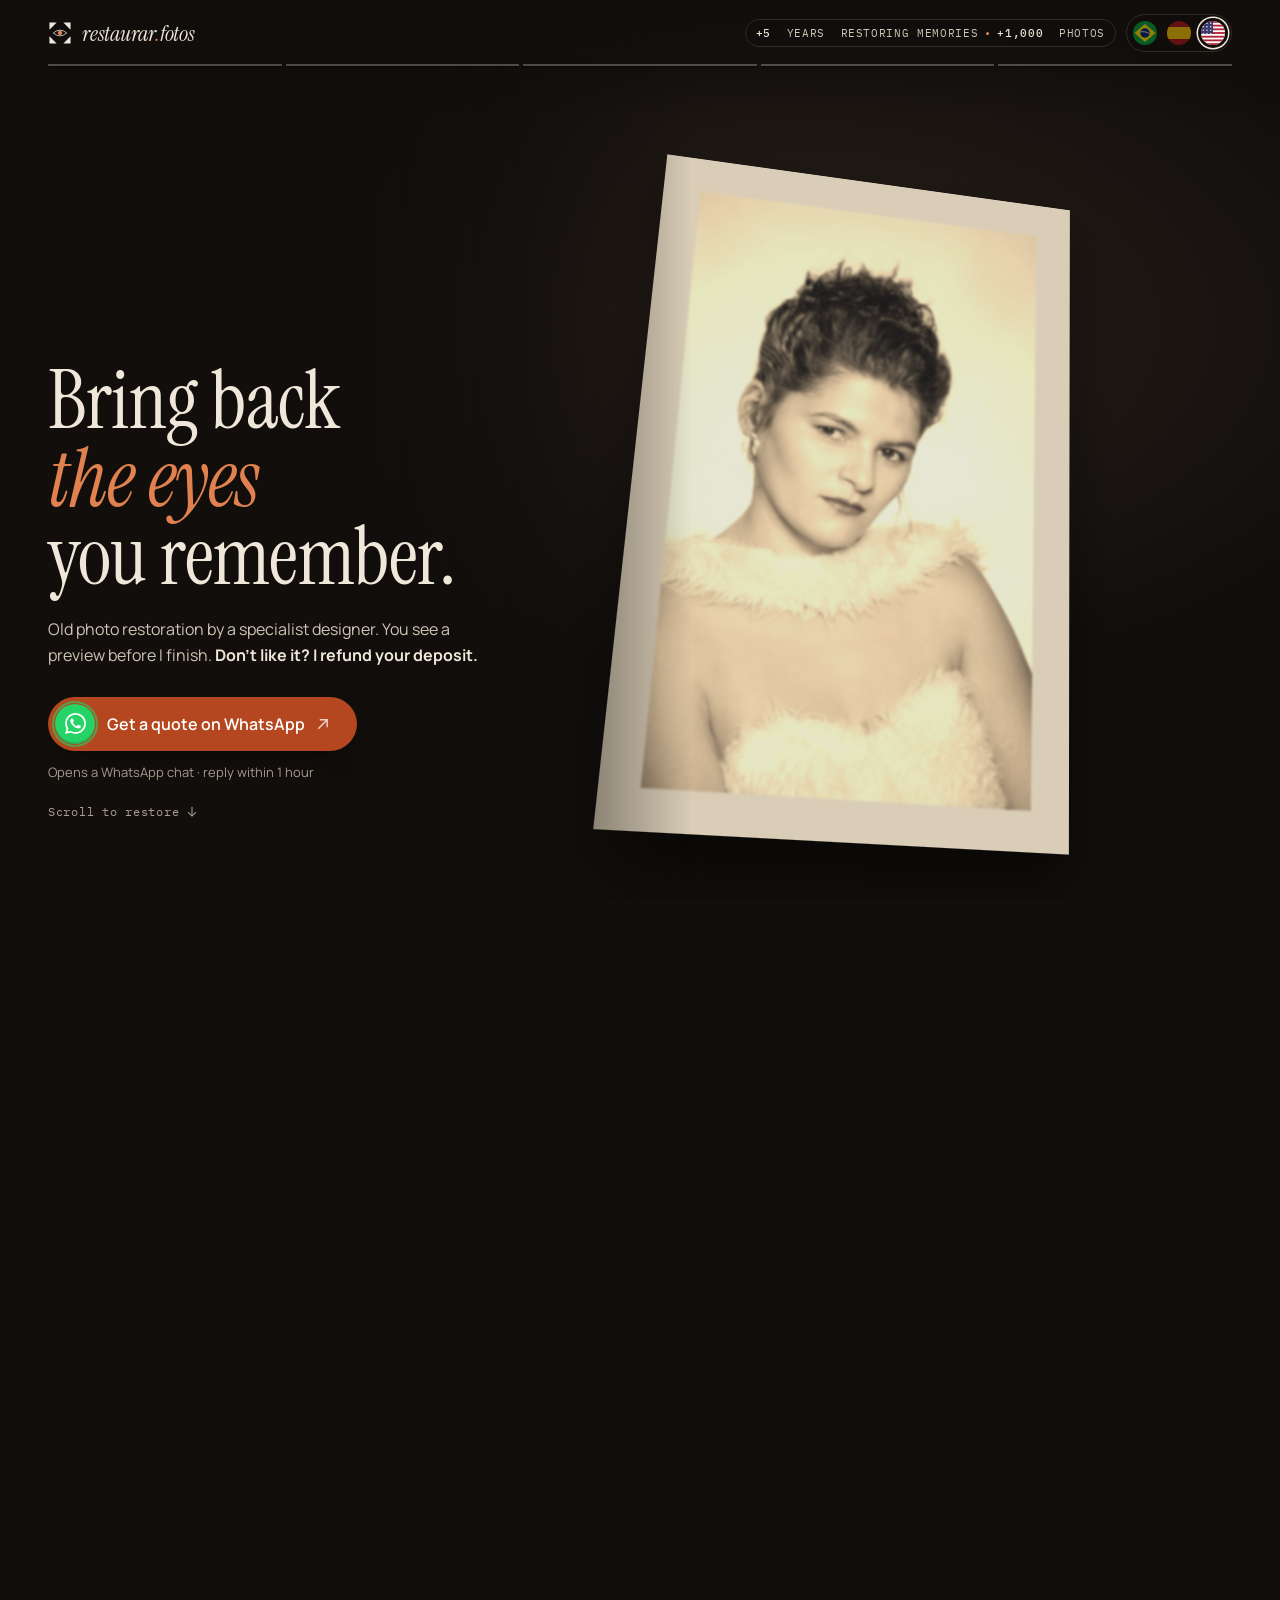
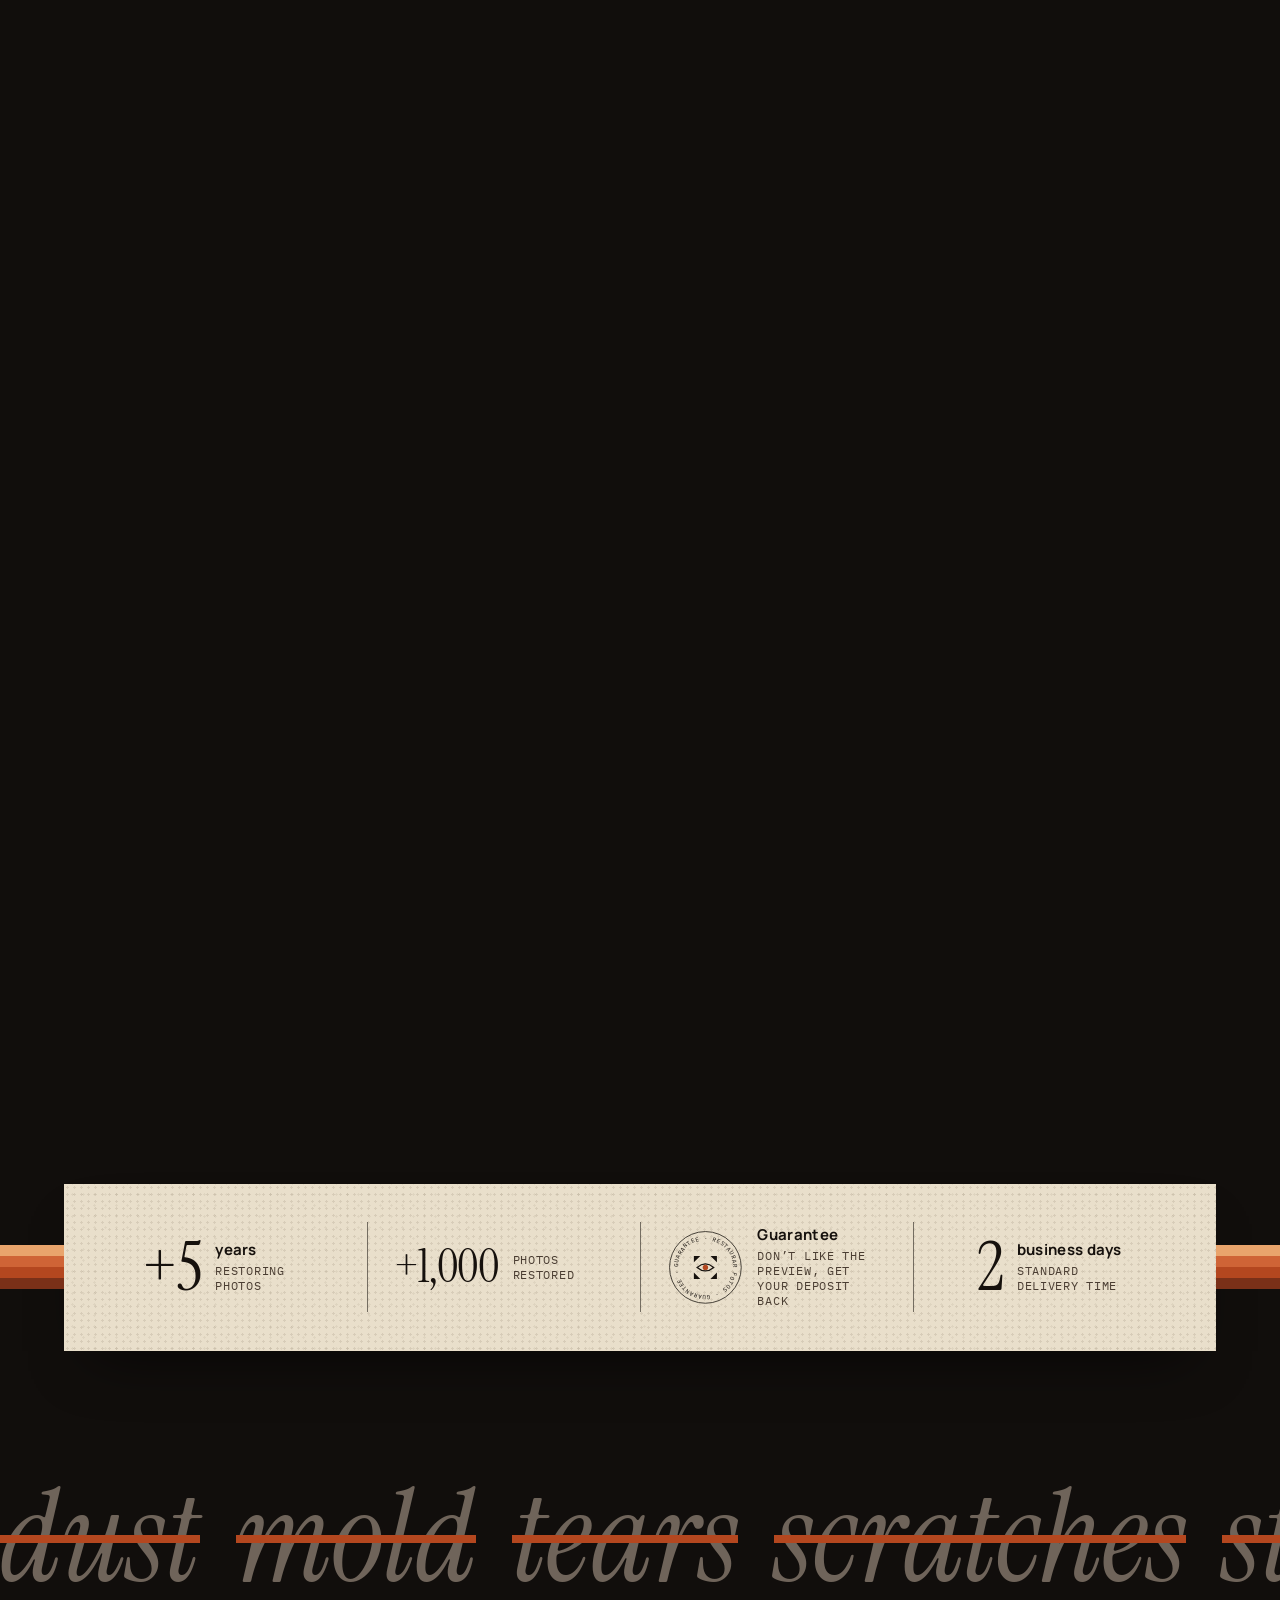
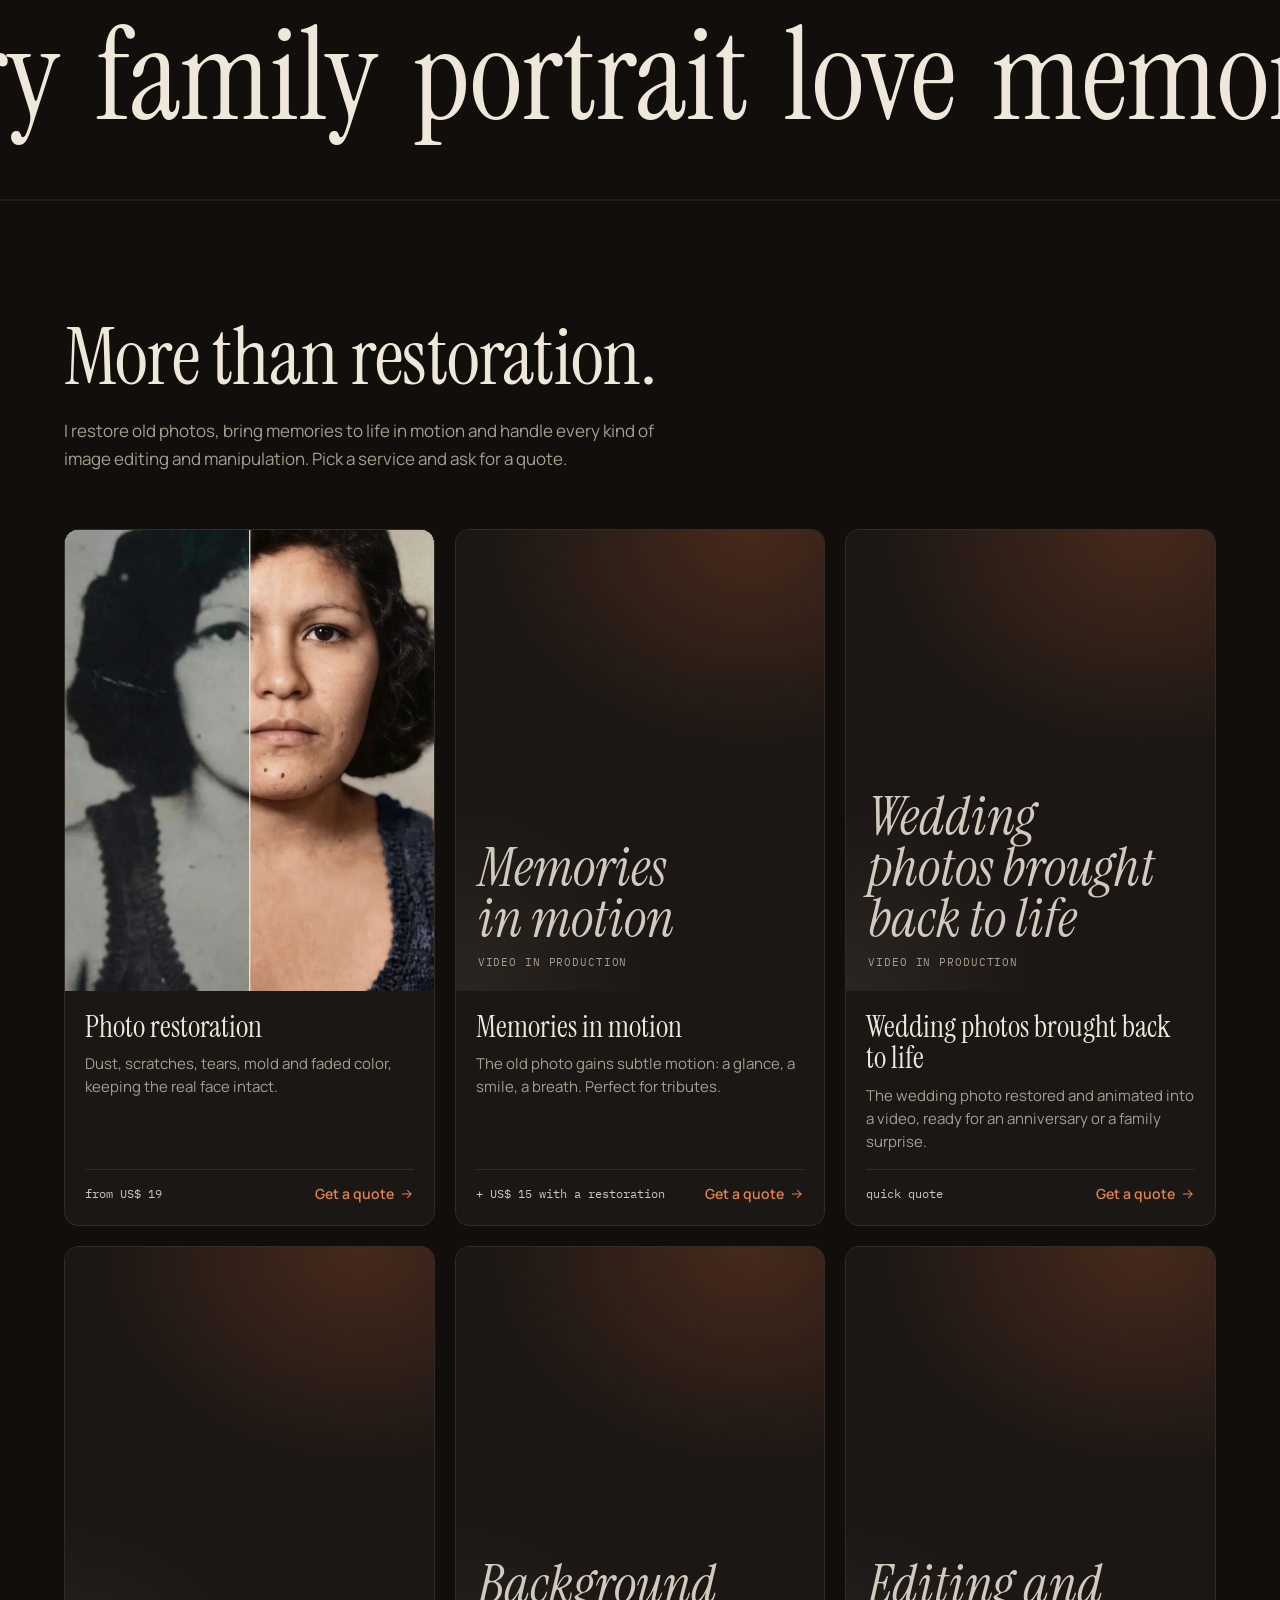
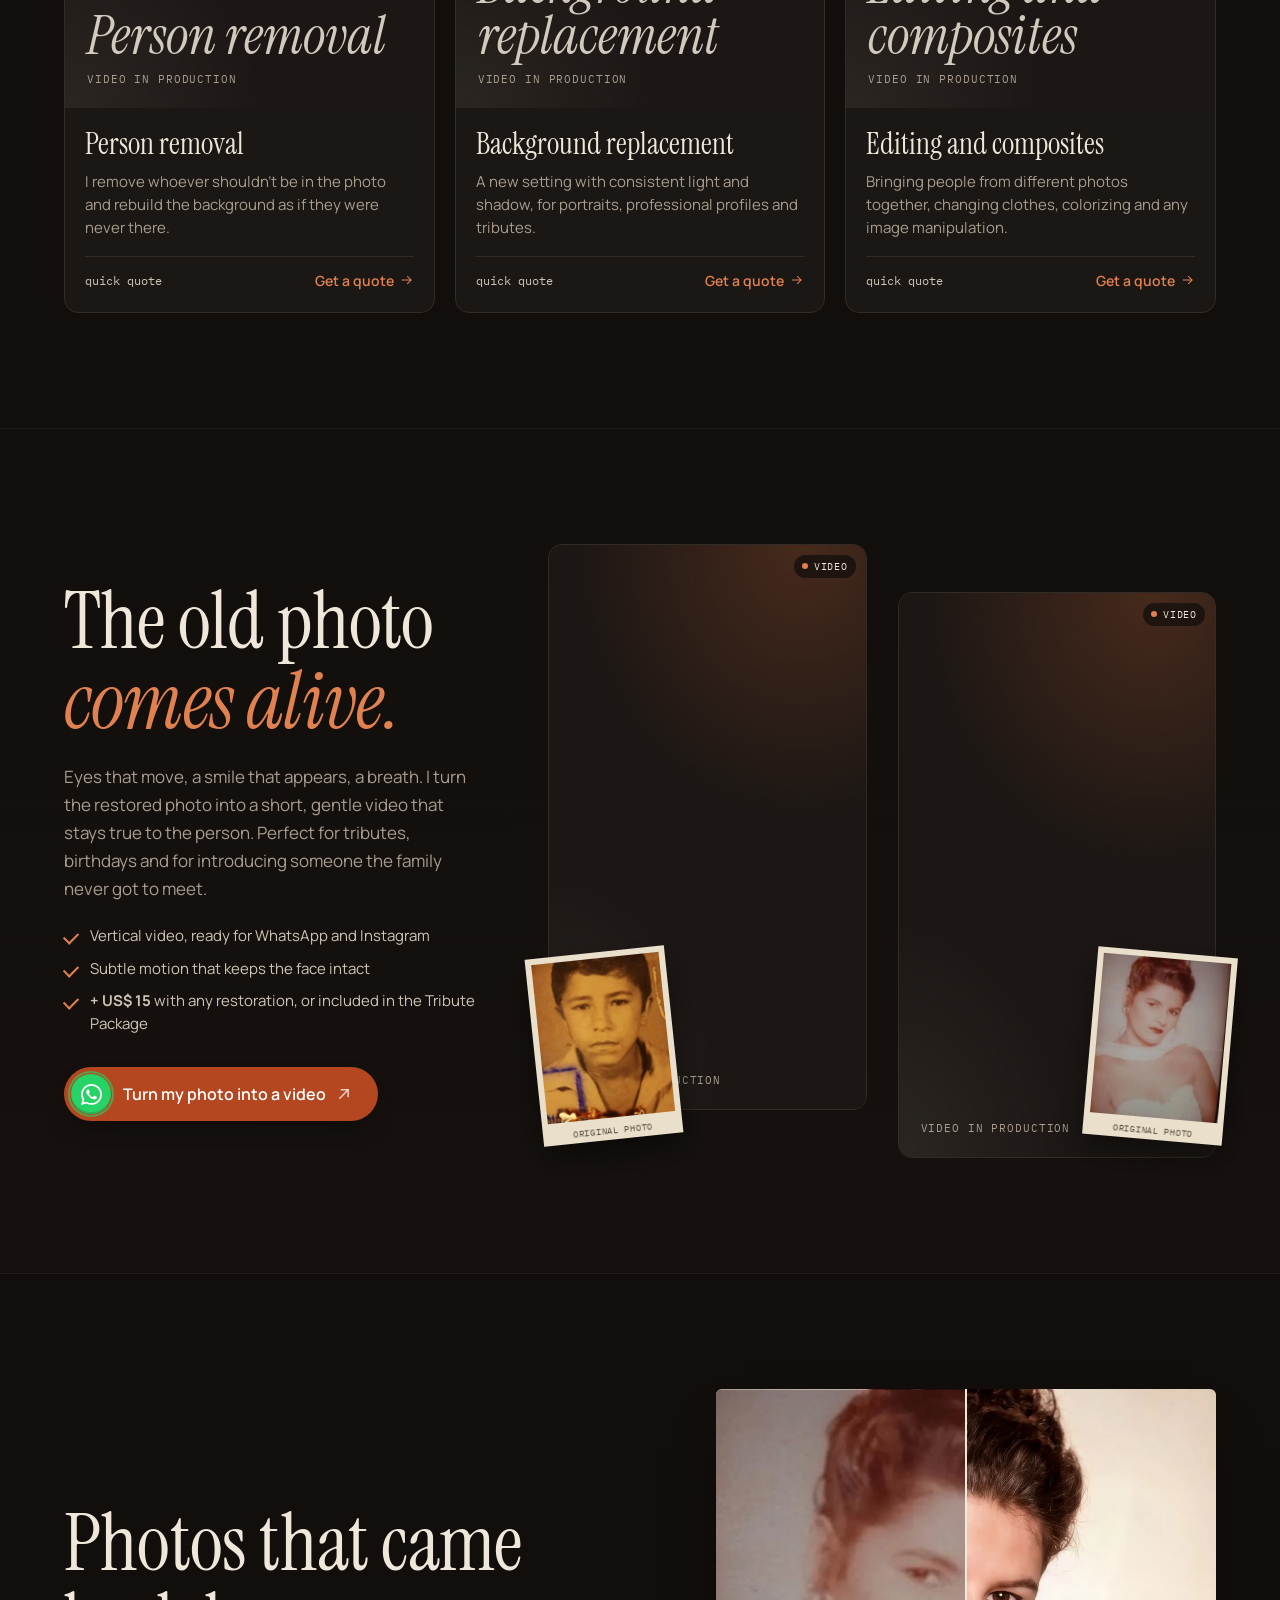
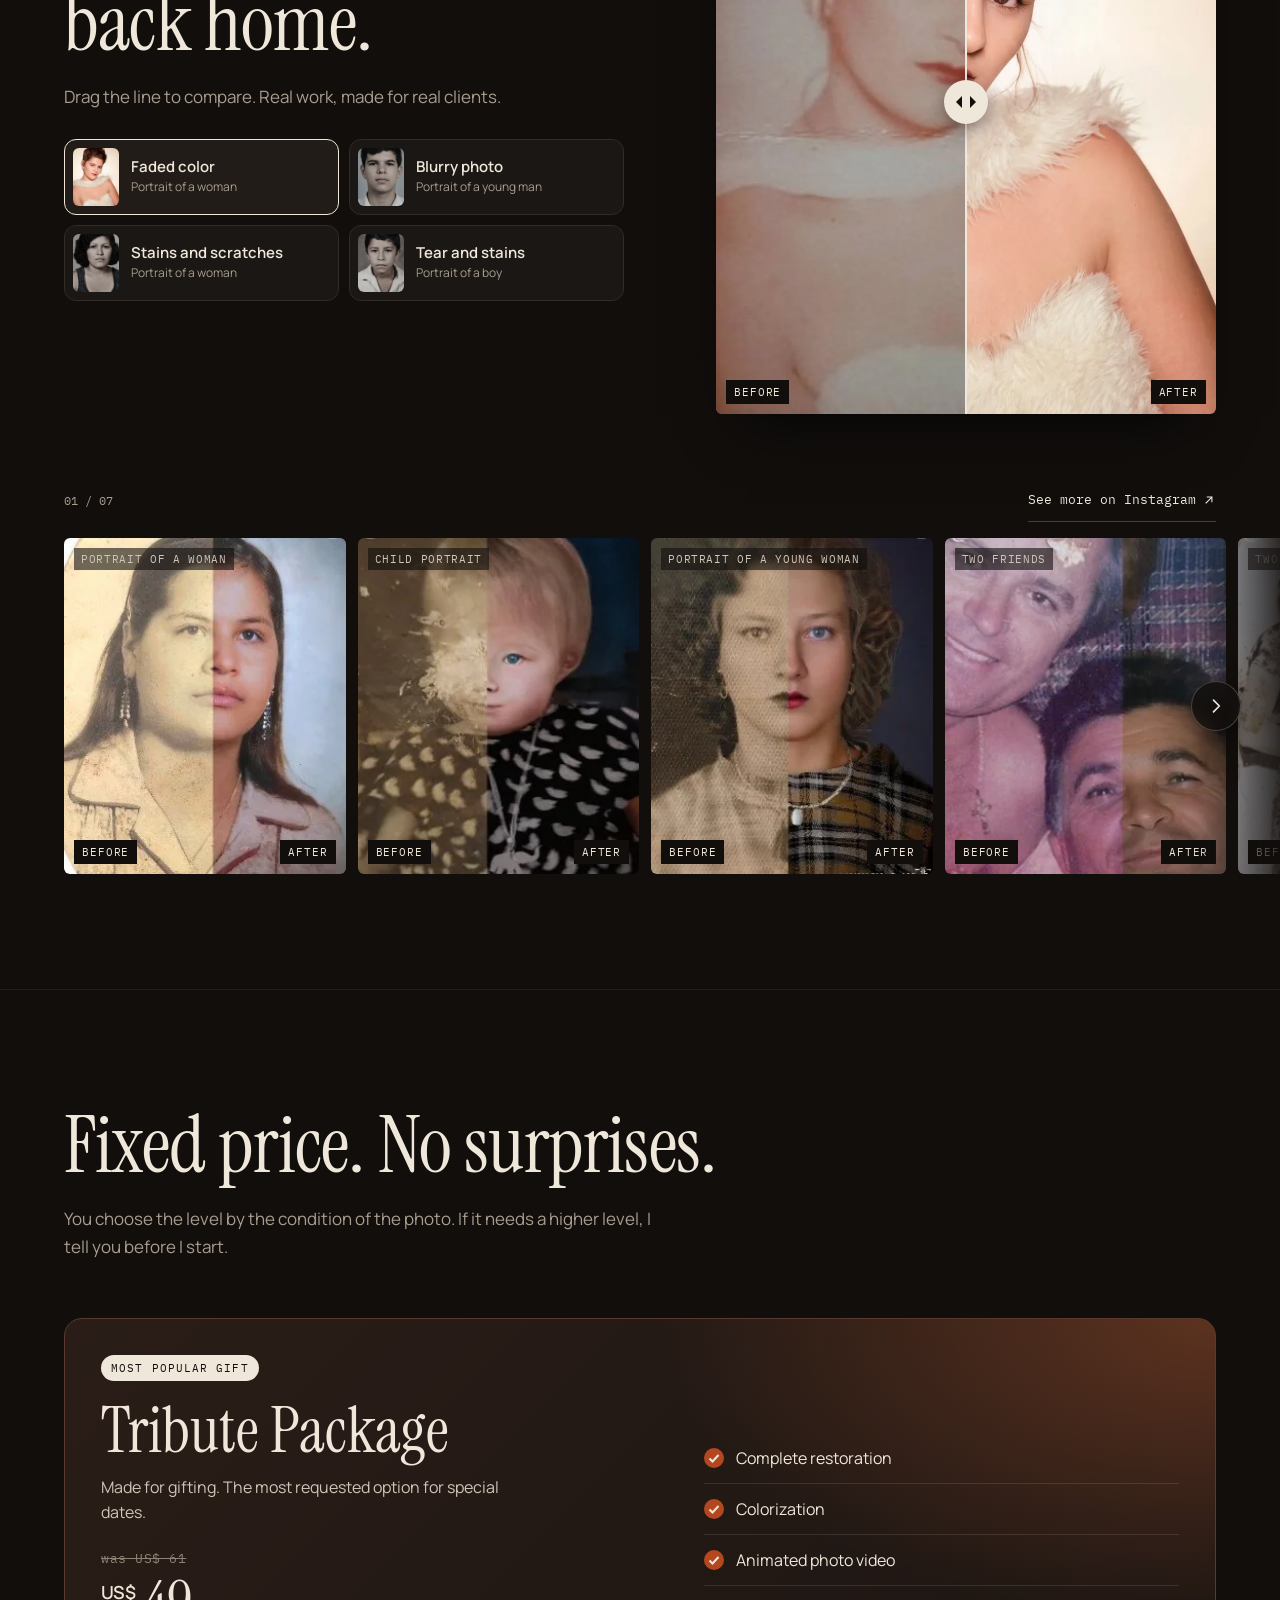
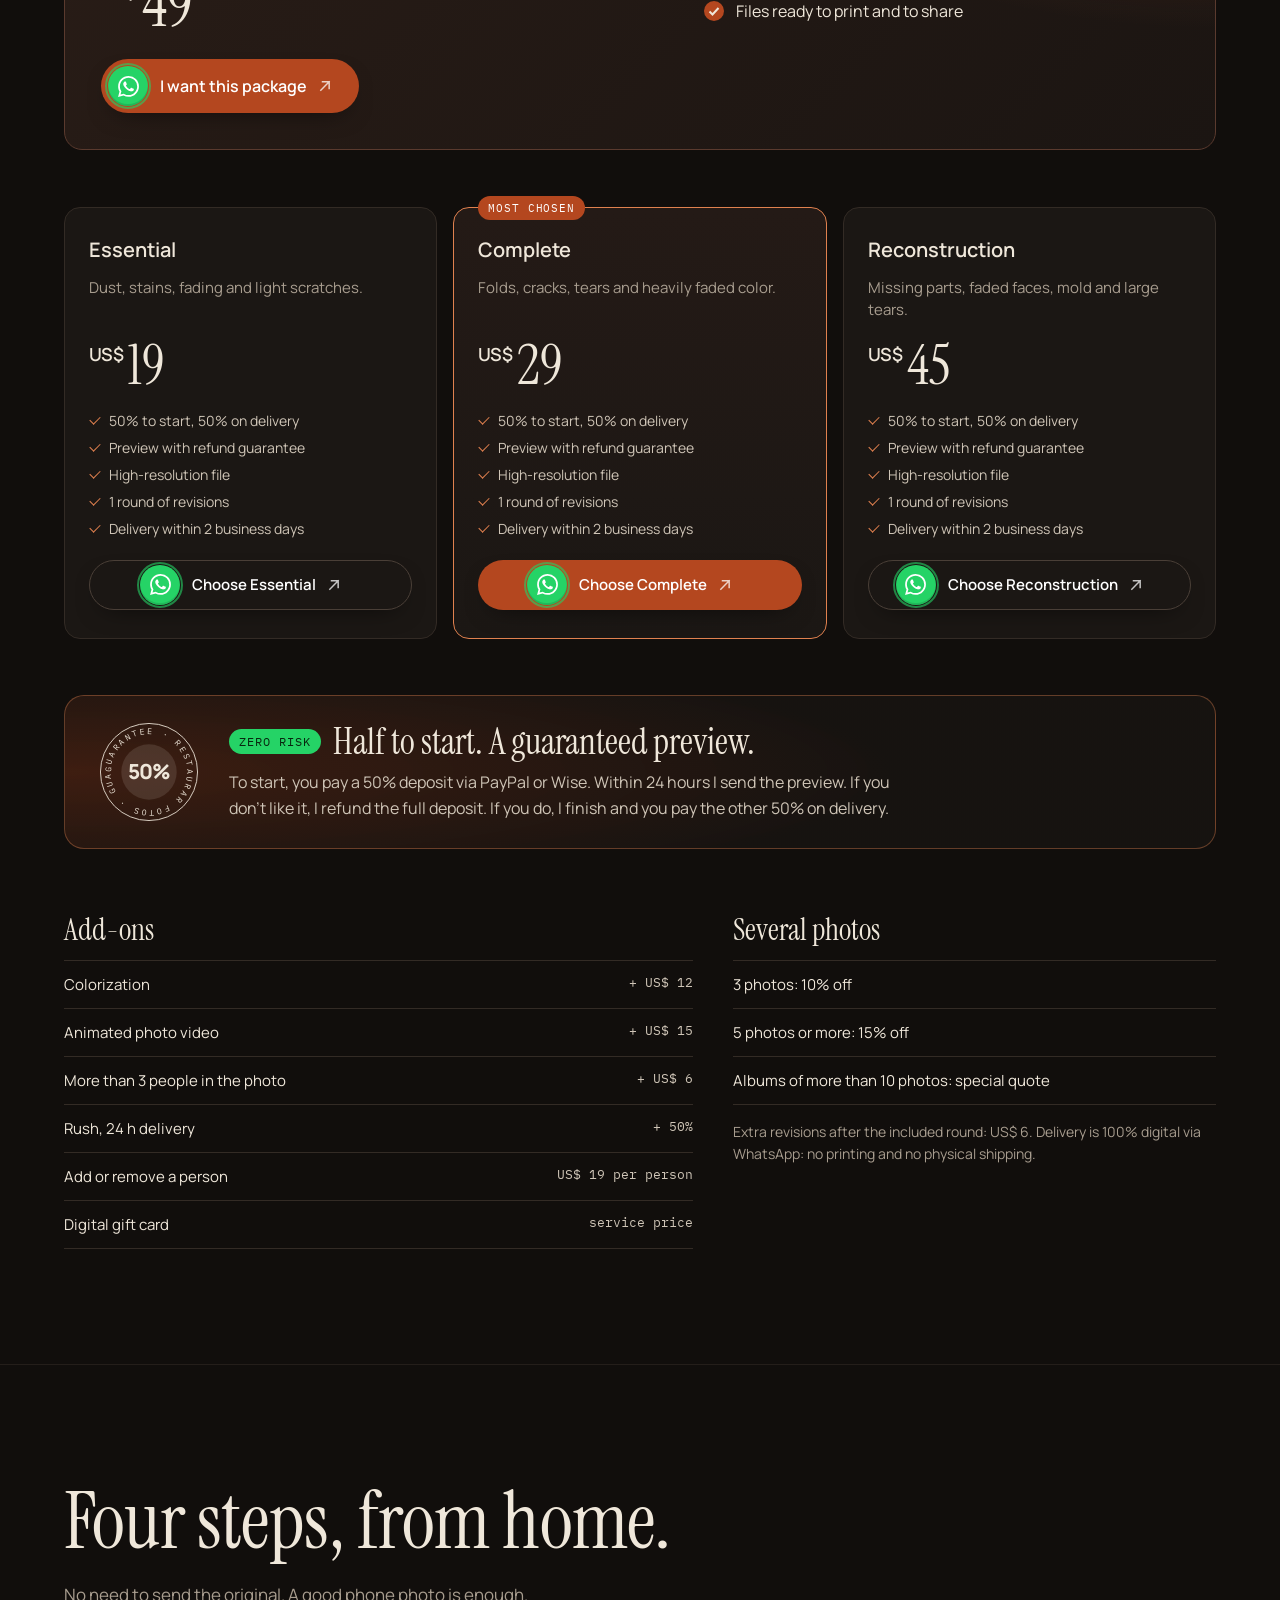
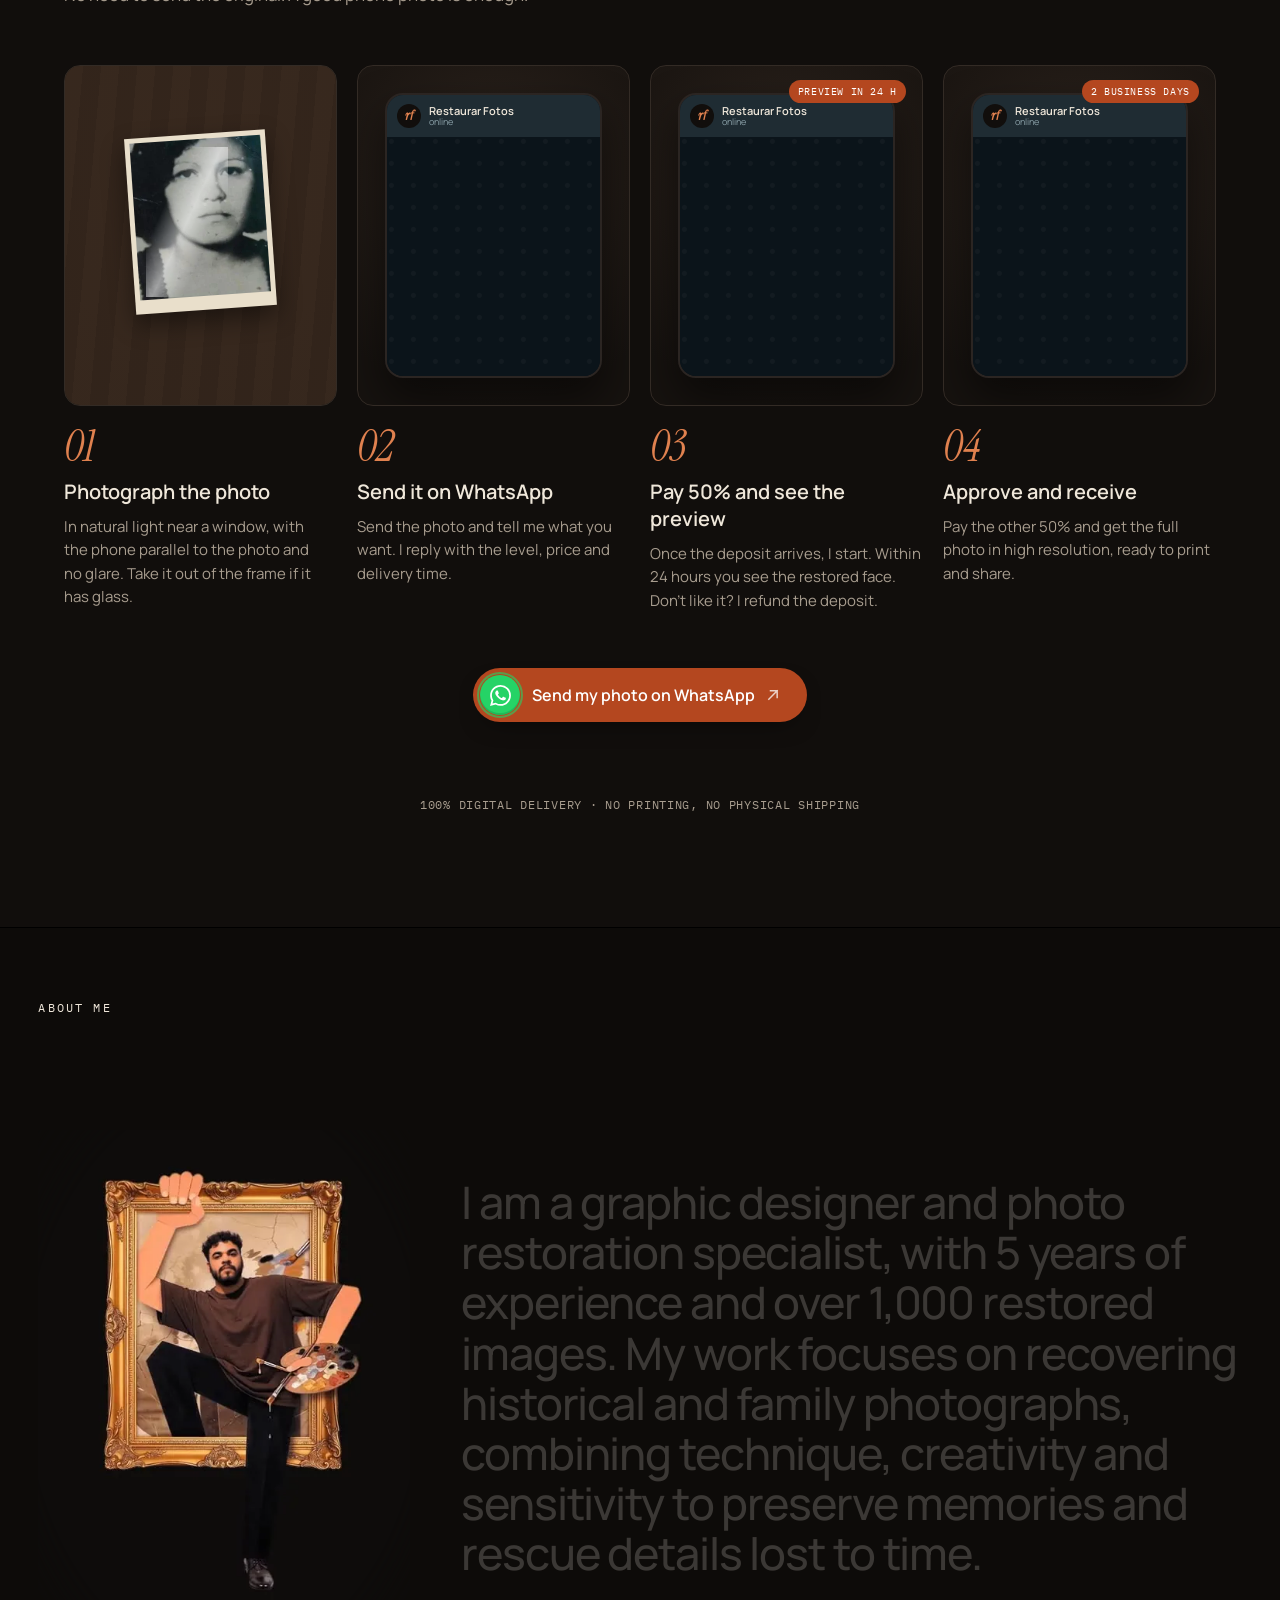
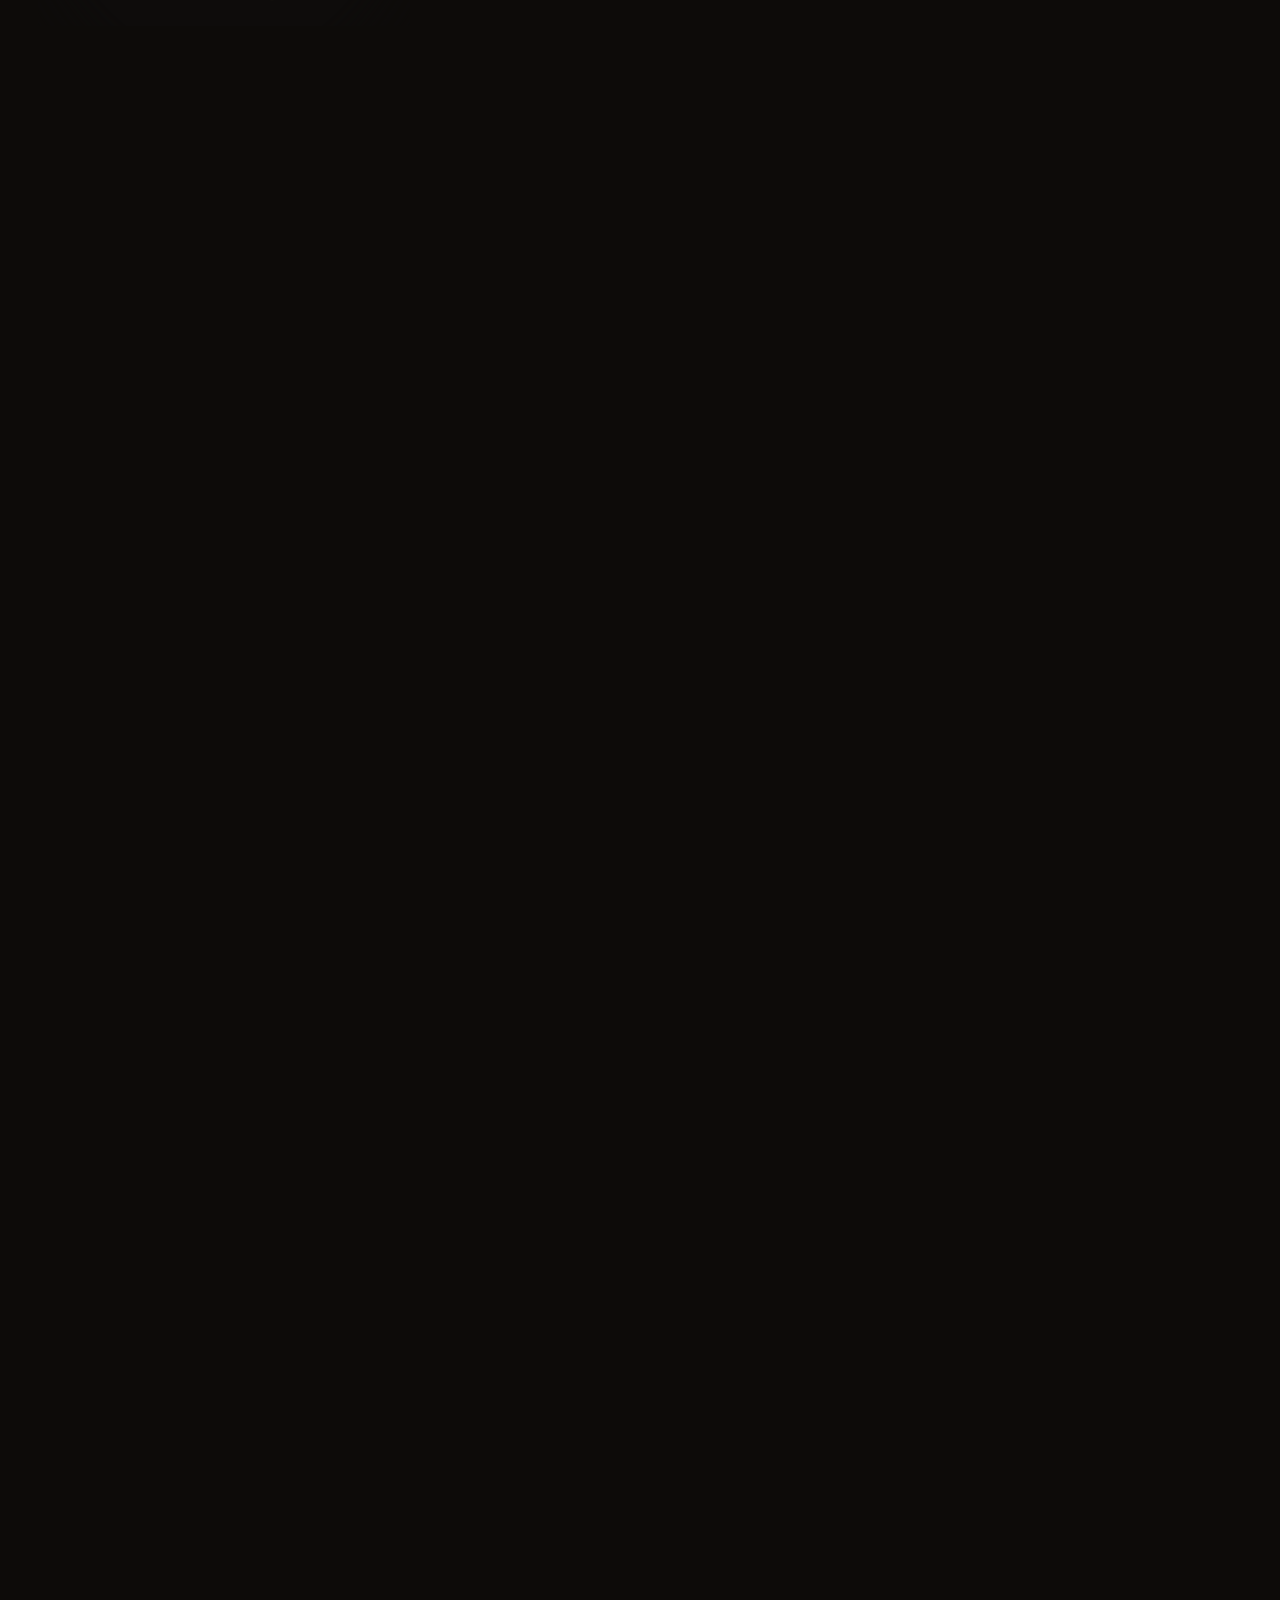
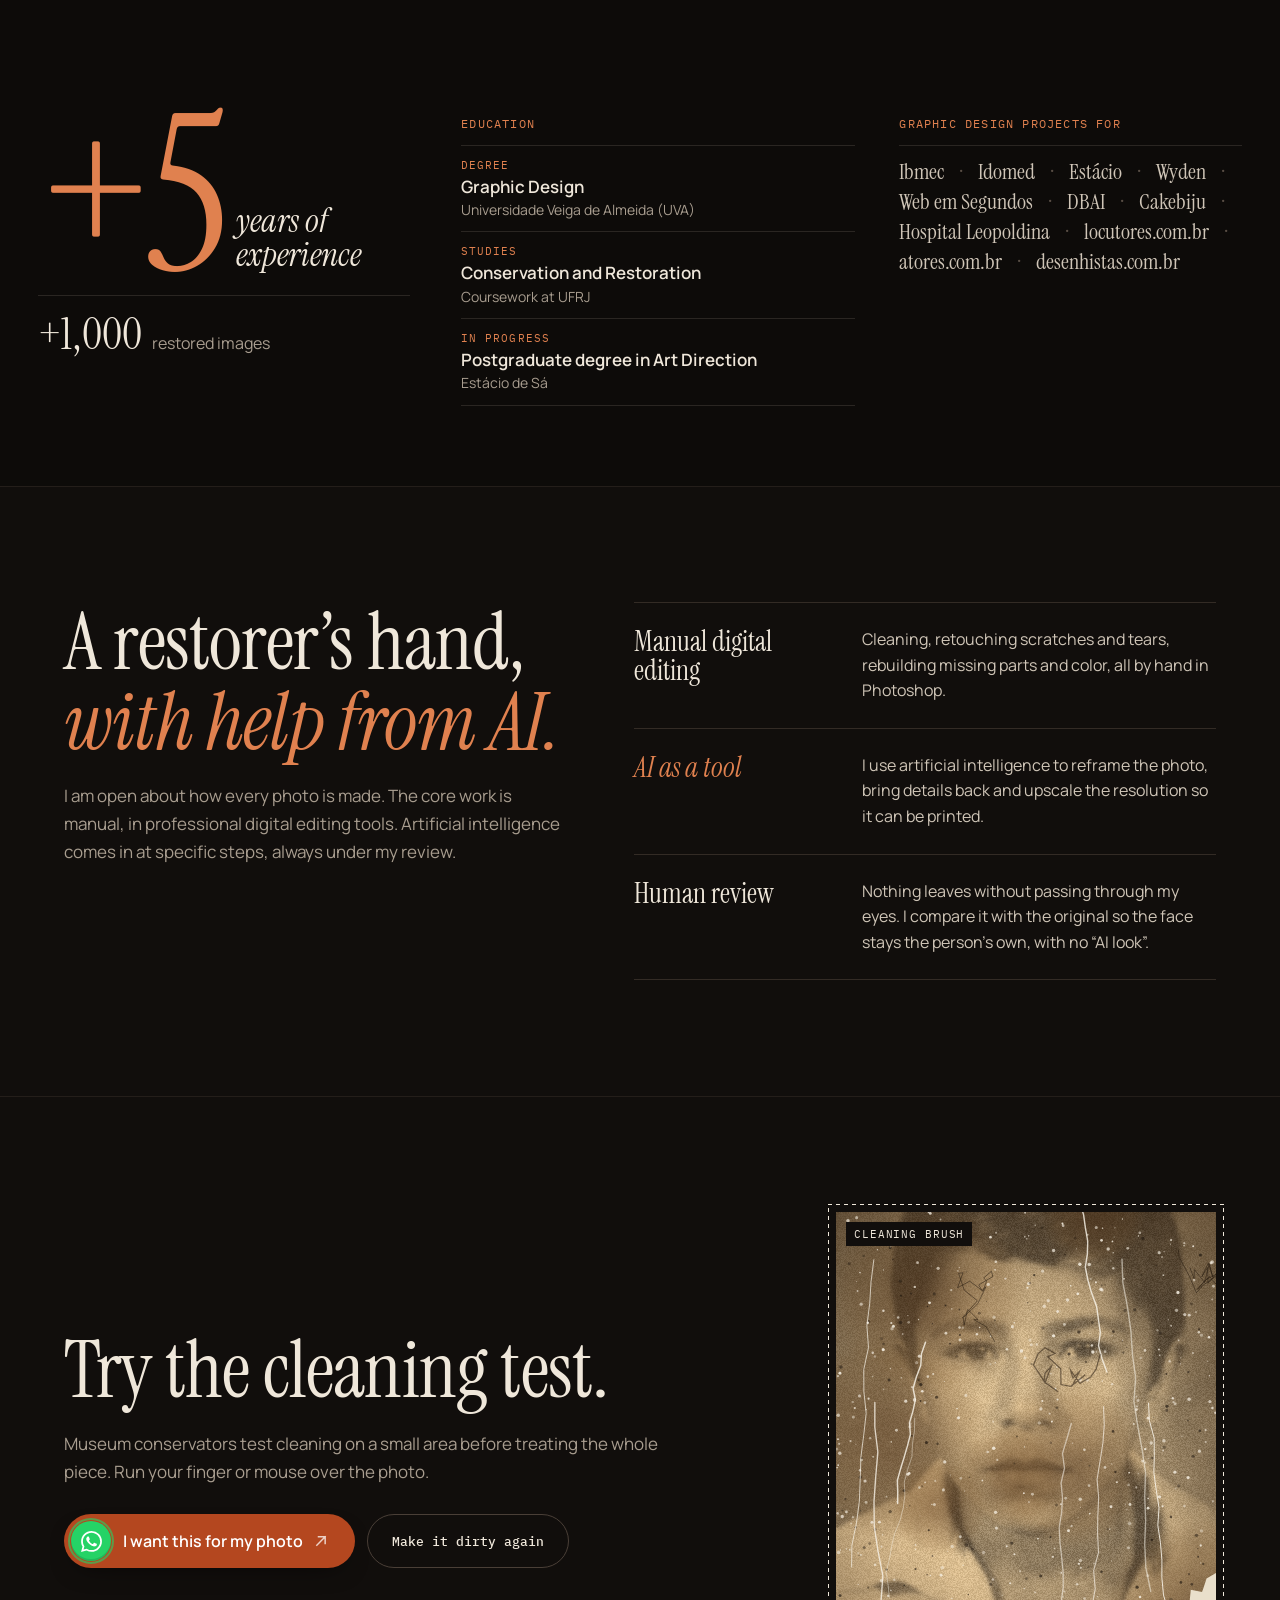
==== commit 63137a7b: "alteracao mobile" ====
--- a/en/index.html
+++ b/en/index.html
@@ -6,25 +6,25 @@
 <title>Old Photo Restoration by a Specialist Designer | Restaurar Fotos</title>
 <meta name="description" content="Old photo restoration by a specialist designer with 5 years of experience and over 1,000 restored photos. Animated photos, object and person removal, background replacement. Worldwide service over WhatsApp.">
 <meta name="theme-color" content="#110e0c">
-<link rel="canonical" href="https://pedro2705.github.io/restaurarfotos/en/">
-<link rel="alternate" hreflang="pt-BR" href="https://pedro2705.github.io/restaurarfotos/">
-<link rel="alternate" hreflang="es" href="https://pedro2705.github.io/restaurarfotos/es/">
-<link rel="alternate" hreflang="en" href="https://pedro2705.github.io/restaurarfotos/en/">
-<link rel="alternate" hreflang="x-default" href="https://pedro2705.github.io/restaurarfotos/en/">
+<link rel="canonical" href="https://restaurafotos.com.br/en/">
+<link rel="alternate" hreflang="pt-BR" href="https://restaurafotos.com.br/">
+<link rel="alternate" hreflang="es" href="https://restaurafotos.com.br/es/">
+<link rel="alternate" hreflang="en" href="https://restaurafotos.com.br/en/">
+<link rel="alternate" hreflang="x-default" href="https://restaurafotos.com.br/en/">
 <meta property="og:type" content="website">
 <meta property="og:locale" content="en_US">
 <meta property="og:title" content="Restaurar Fotos · Bring back the eyes you remember">
 <meta property="og:description" content="Old photo restoration, animated photos and image editing. Don’t like the preview? Full deposit refund.">
-<meta property="og:url" content="https://pedro2705.github.io/restaurarfotos/en/">
-<meta property="og:image" content="https://pedro2705.github.io/restaurarfotos/img/og/compartilhar.jpg">
+<meta property="og:url" content="https://restaurafotos.com.br/en/">
+<meta property="og:image" content="https://restaurafotos.com.br/img/og/compartilhar.jpg">
 <meta name="twitter:card" content="summary_large_image">
 <link rel="icon" href="data:image/svg+xml,%3Csvg%20xmlns%3D%22http%3A//www.w3.org/2000/svg%22%20viewBox%3D%220%200%20100%20100%22%20width%3D%22100%22%20height%3D%22100%22%3E%3Crect%20width%3D%22100%22%20height%3D%22100%22%20rx%3D%2222%22%20fill%3D%22%23110e0c%22/%3E%3Cpath%20fill%3D%22%23efe7da%22%20d%3D%22M14.80%2014.80%20L38.80%2014.80%20L14.80%2038.80%20Z%20M85.20%2014.80%20L85.20%2038.80%20L61.20%2014.80%20Z%20M14.80%2085.20%20L14.80%2061.20%20L38.80%2085.20%20Z%20M85.20%2085.20%20L61.20%2085.20%20L85.20%2061.20%20Z%22/%3E%3Ccircle%20cx%3D%2250.00%22%20cy%3D%2250.00%22%20r%3D%229.60%22%20fill%3D%22%23e0814f%22/%3E%3C/svg%3E">
 <link rel="preconnect" href="https://fonts.googleapis.com">
 <link rel="preconnect" href="https://fonts.gstatic.com" crossorigin>
 <link href="https://fonts.googleapis.com/css2?family=IBM+Plex+Mono:wght@400;500&family=Instrument+Serif:ital@0;1&family=Manrope:wght@400;500;600;700&display=swap" rel="stylesheet">
 <link rel="preload" as="image" href="../img/hero/retrato.webp">
-<link rel="stylesheet" href="../assets/site.css">
-<script type="application/ld+json">{"@context": "https://schema.org", "@type": "ProfessionalService", "name": "Restaurar Fotos", "url": "https://pedro2705.github.io/restaurarfotos/en/", "image": "https://pedro2705.github.io/restaurarfotos/img/og/compartilhar.jpg", "description": "Old photo restoration by a specialist designer with 5 years of experience and over 1,000 restored photos. Animated photos, object and person removal, background replacement. Worldwide service over WhatsApp.", "telephone": "+55 21 96870-9575", "priceRange": "US$ 19 – US$ 49", "address": {"@type": "PostalAddress", "addressLocality": "Rio de Janeiro", "addressRegion": "RJ", "addressCountry": "BR"}, "areaServed": [{"@type": "City", "name": "Rio de Janeiro"}, {"@type": "Country", "name": "Brasil"}, "Worldwide"], "availableLanguage": ["pt-BR", "en", "es"], "sameAs": ["https://instagram.com/restaurar.fotos"], "knowsAbout": ["restauração de fotos", "photo restoration", "colorização", "fotos animadas"], "hasOfferCatalog": {"@type": "OfferCatalog", "name": "Photo restoration", "itemListElement": [{"@type": "Offer", "itemOffered": {"@type": "Service", "name": "Essential restoration"}, "price": "19", "priceCurrency": "USD"}, {"@type": "Offer", "itemOffered": {"@type": "Service", "name": "Complete restoration"}, "price": "29", "priceCurrency": "USD"}, {"@type": "Offer", "itemOffered": {"@type": "Service", "name": "Reconstruction"}, "price": "45", "priceCurrency": "USD"}, {"@type": "Offer", "itemOffered": {"@type": "Service", "name": "Tribute package"}, "price": "49", "priceCurrency": "USD"}]}}</script>
+<link rel="stylesheet" href="../assets/site.css?v=7cb1c12e">
+<script type="application/ld+json">{"@context": "https://schema.org", "@type": "ProfessionalService", "name": "Restaurar Fotos", "url": "https://restaurafotos.com.br/en/", "image": "https://restaurafotos.com.br/img/og/compartilhar.jpg", "description": "Old photo restoration by a specialist designer with 5 years of experience and over 1,000 restored photos. Animated photos, object and person removal, background replacement. Worldwide service over WhatsApp.", "telephone": "+55 21 96870-9575", "priceRange": "US$ 19 – US$ 49", "address": {"@type": "PostalAddress", "addressLocality": "Rio de Janeiro", "addressRegion": "RJ", "addressCountry": "BR"}, "areaServed": [{"@type": "City", "name": "Rio de Janeiro"}, {"@type": "Country", "name": "Brasil"}, "Worldwide"], "availableLanguage": ["pt-BR", "en", "es"], "sameAs": ["https://instagram.com/restaurar.fotos"], "knowsAbout": ["restauração de fotos", "photo restoration", "colorização", "fotos animadas"], "hasOfferCatalog": {"@type": "OfferCatalog", "name": "Photo restoration", "itemListElement": [{"@type": "Offer", "itemOffered": {"@type": "Service", "name": "Essential restoration"}, "price": "19", "priceCurrency": "USD"}, {"@type": "Offer", "itemOffered": {"@type": "Service", "name": "Complete restoration"}, "price": "29", "priceCurrency": "USD"}, {"@type": "Offer", "itemOffered": {"@type": "Service", "name": "Reconstruction"}, "price": "45", "priceCurrency": "USD"}, {"@type": "Offer", "itemOffered": {"@type": "Service", "name": "Tribute package"}, "price": "49", "priceCurrency": "USD"}]}}</script>
 <script type="application/ld+json">{"@context": "https://schema.org", "@type": "FAQPage", "inLanguage": "en", "mainEntity": [{"@type": "Question", "name": "How does payment work?", "acceptedAnswer": {"@type": "Answer", "text": "You pay a 50% deposit via PayPal or Wise so I can start. Within 24 hours you get the preview. If you like it, I finish and you pay the other 50% on delivery."}}, {"@type": "Question", "name": "What if I don’t like the preview?", "acceptedAnswer": {"@type": "Answer", "text": "I refund the full deposit. You only go ahead if you like the result."}}, {"@type": "Question", "name": "Do you use artificial intelligence?", "acceptedAnswer": {"@type": "Answer", "text": "Yes, as a tool. The core work is manual digital editing. AI helps reframe, recover details and upscale the resolution for printing. Every result goes through my review."}}, {"@type": "Question", "name": "My photo is badly damaged. Can it be saved?", "acceptedAnswer": {"@type": "Answer", "text": "In most cases, yes. Send it anyway: I assess it and tell you clearly what can be recovered and which level it fits, before you pay."}}, {"@type": "Question", "name": "Do I need to send the original photo?", "acceptedAnswer": {"@type": "Answer", "text": "No. A good phone photo is enough, and the original stays with you. A scan is even better."}}, {"@type": "Question", "name": "How long does it take?", "acceptedAnswer": {"@type": "Answer", "text": "The preview arrives within 24 hours of the deposit. The full photo is ready within 2 business days. Need it tomorrow? Rush delivery takes 24 hours."}}, {"@type": "Question", "name": "How do I receive the photo?", "acceptedAnswer": {"@type": "Answer", "text": "By WhatsApp or email, in high resolution, ready to print, frame and share."}}, {"@type": "Question", "name": "Do you print or mail the photo?", "acceptedAnswer": {"@type": "Answer", "text": "No. The work is 100% digital: you get the high-resolution file and print it wherever you like. We do not print or ship anything."}}, {"@type": "Question", "name": "Do you publish my photo?", "acceptedAnswer": {"@type": "Answer", "text": "Only with your permission. Without it, the photo stays between us."}}, {"@type": "Question", "name": "Do you work with clients outside Brazil?", "acceptedAnswer": {"@type": "Answer", "text": "Yes. Everything happens online, for clients anywhere in the world."}}, {"@type": "Question", "name": "Can I give it as a gift?", "acceptedAnswer": {"@type": "Answer", "text": "Yes. There is a digital gift card with a personalized card, and the Tribute Package, the most popular gift."}}]}</script>
 </head>
 <body>
@@ -412,9 +412,9 @@
 </div>
 
 <script>window.LANG="en";window.ROOT="../";</script>
-<script src="../config.js"></script>
-<script src="../assets/restaurar-gl.js" defer></script>
-<script src="../assets/site.js" defer></script>
-<script src="../assets/metricas.js" defer></script>
+<script src="../config.js?v=106166ca"></script>
+<script src="../assets/restaurar-gl.js?v=1903458d" defer></script>
+<script src="../assets/site.js?v=76185f8f" defer></script>
+<script src="../assets/metricas.js?v=8d8f6c35" defer></script>
 </body>
 </html>
--- a/assets/site.css
+++ b/assets/site.css
@@ -804,3 +804,18 @@
 .rail--depo figure img{width:auto;height:100%;max-width:84vw;object-fit:contain}
 .car .rail--depo figure,.rail--depo figure{width:min(76vw,300px);height:auto;max-width:none}
 .rail--depo figure img{width:100%;height:auto;max-width:none}
+
+/* v7 mobile: mais compacto e tudo dentro do grid */
+.digital{padding:0 var(--pad);max-width:100%;text-wrap:balance}
+@media (max-width:899px){
+  .seq{height:330vh}
+  .sec{padding:52px 0;gap:26px}
+  .sec__head{gap:12px}
+  .memo{gap:28px}
+  .digital{font-size:11px;letter-spacing:.04em;line-height:1.6;margin-top:14px}
+  .sec > *:not(.car):not(.rail):not(.tiers):not(.cases){max-width:100%}
+}
+@media (max-width:899px){.seq{height:300vh}}
+@media (min-width:900px){.seq{height:480vh}}
+@media (max-width:899px){.cases{scroll-padding-inline:var(--pad)}.digital{padding:0 var(--pad);box-sizing:border-box;width:100%}}
+.final__text{width:100%;box-sizing:border-box;min-width:0}.final__title{max-width:100%;overflow-wrap:break-word}@media (max-width:420px){.final__title{font-size:clamp(40px,11.5vw,56px)}}
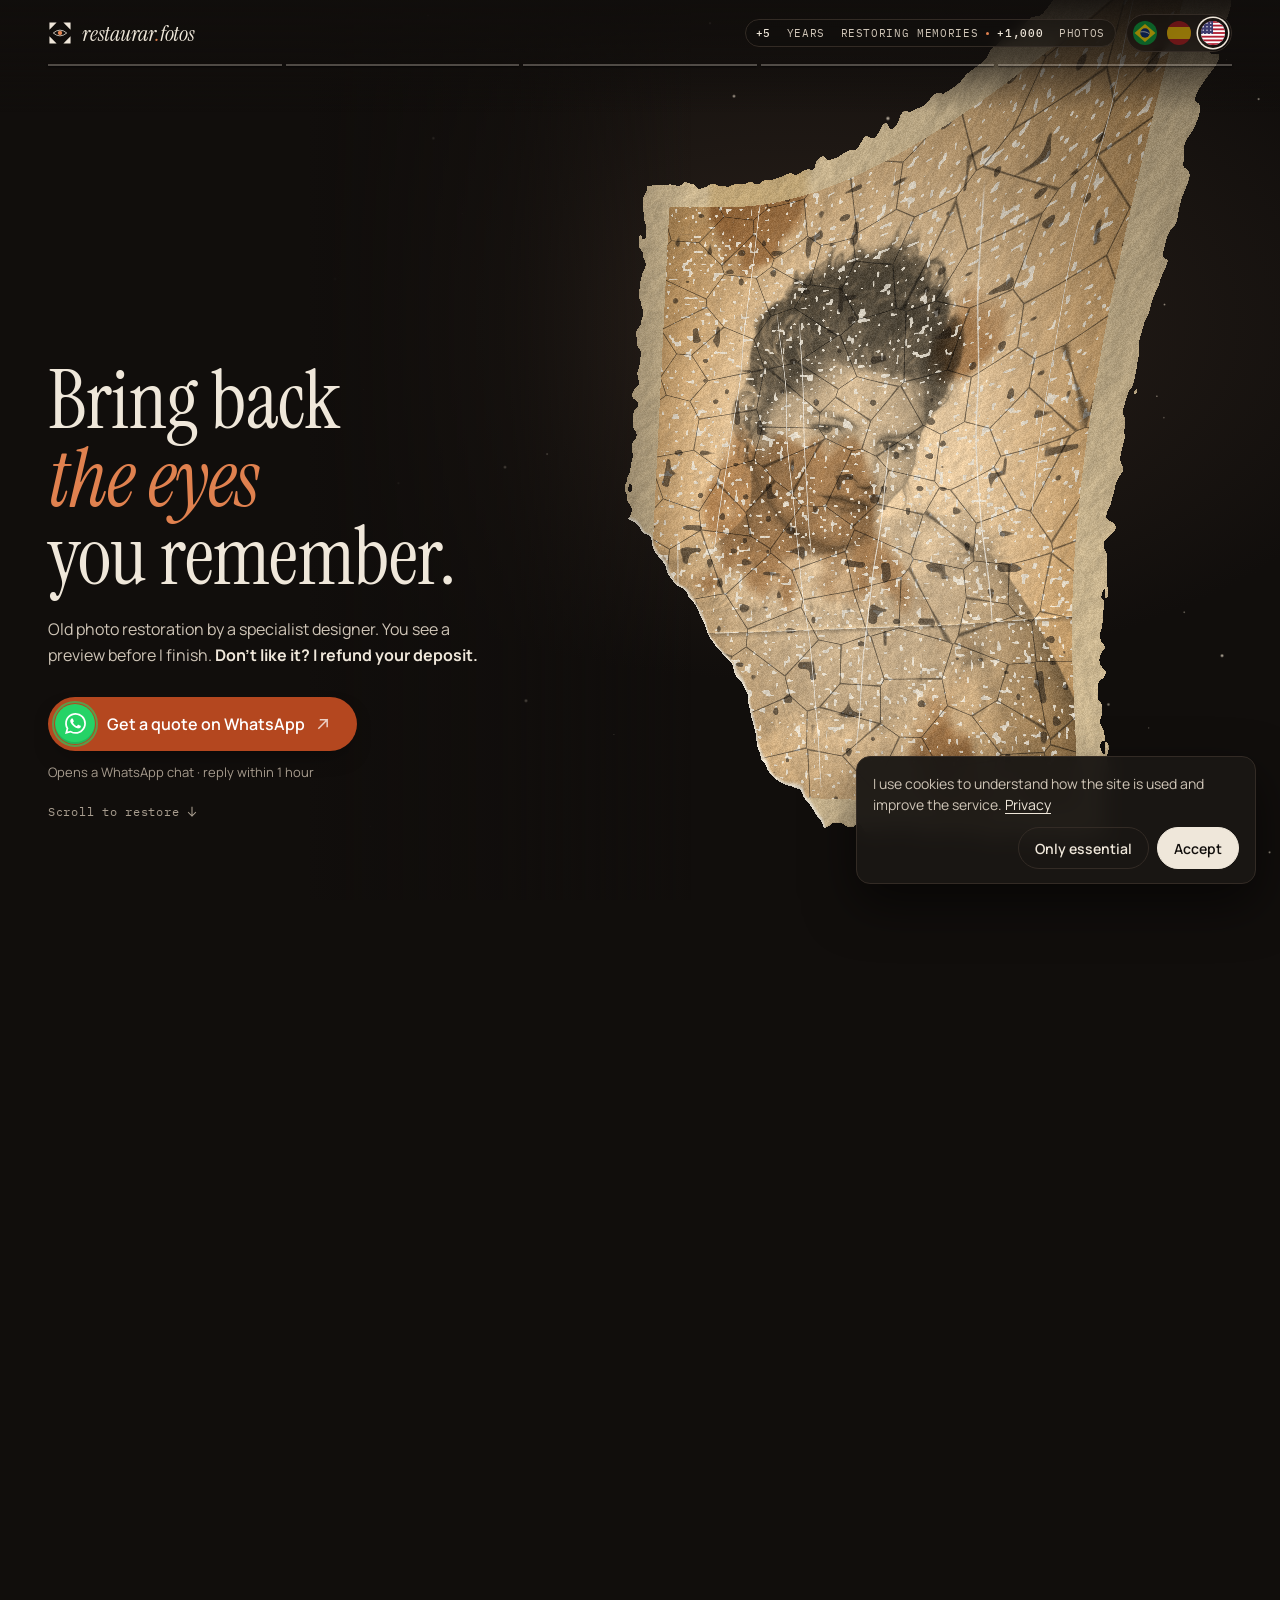
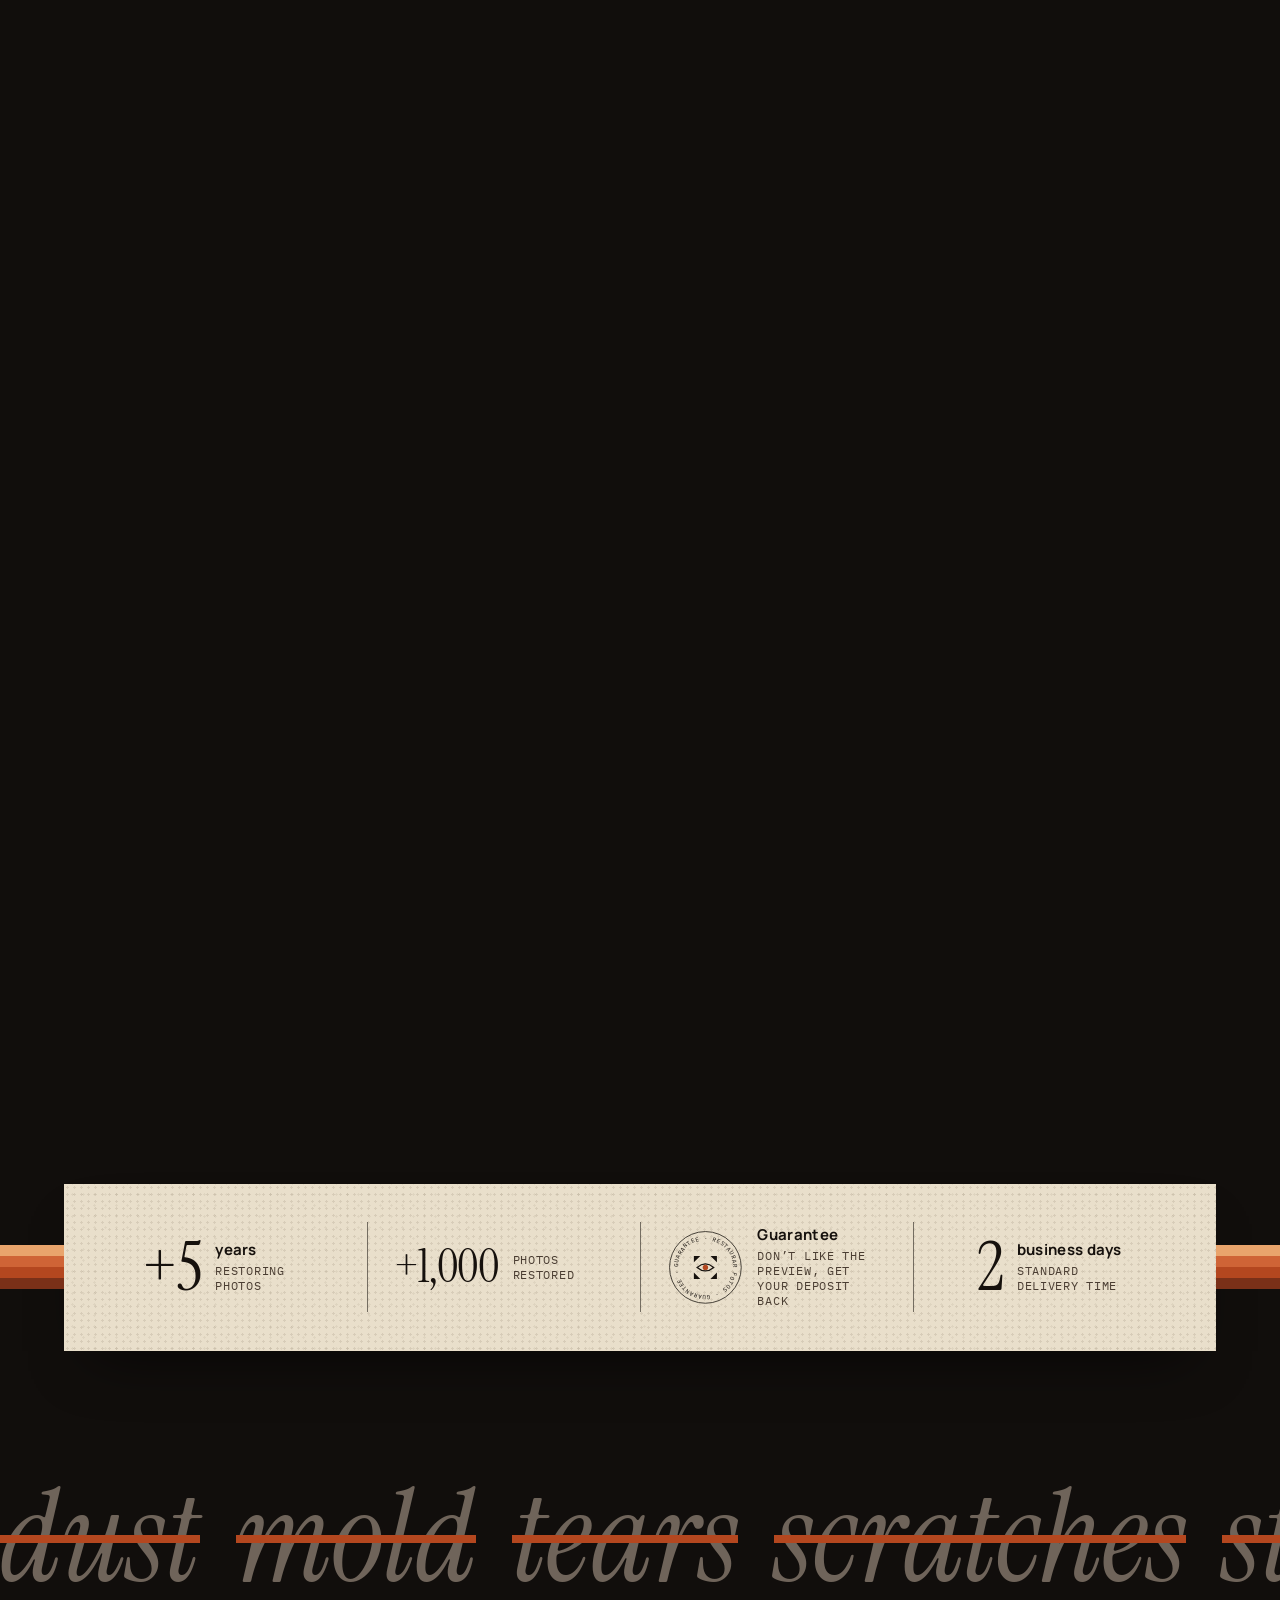
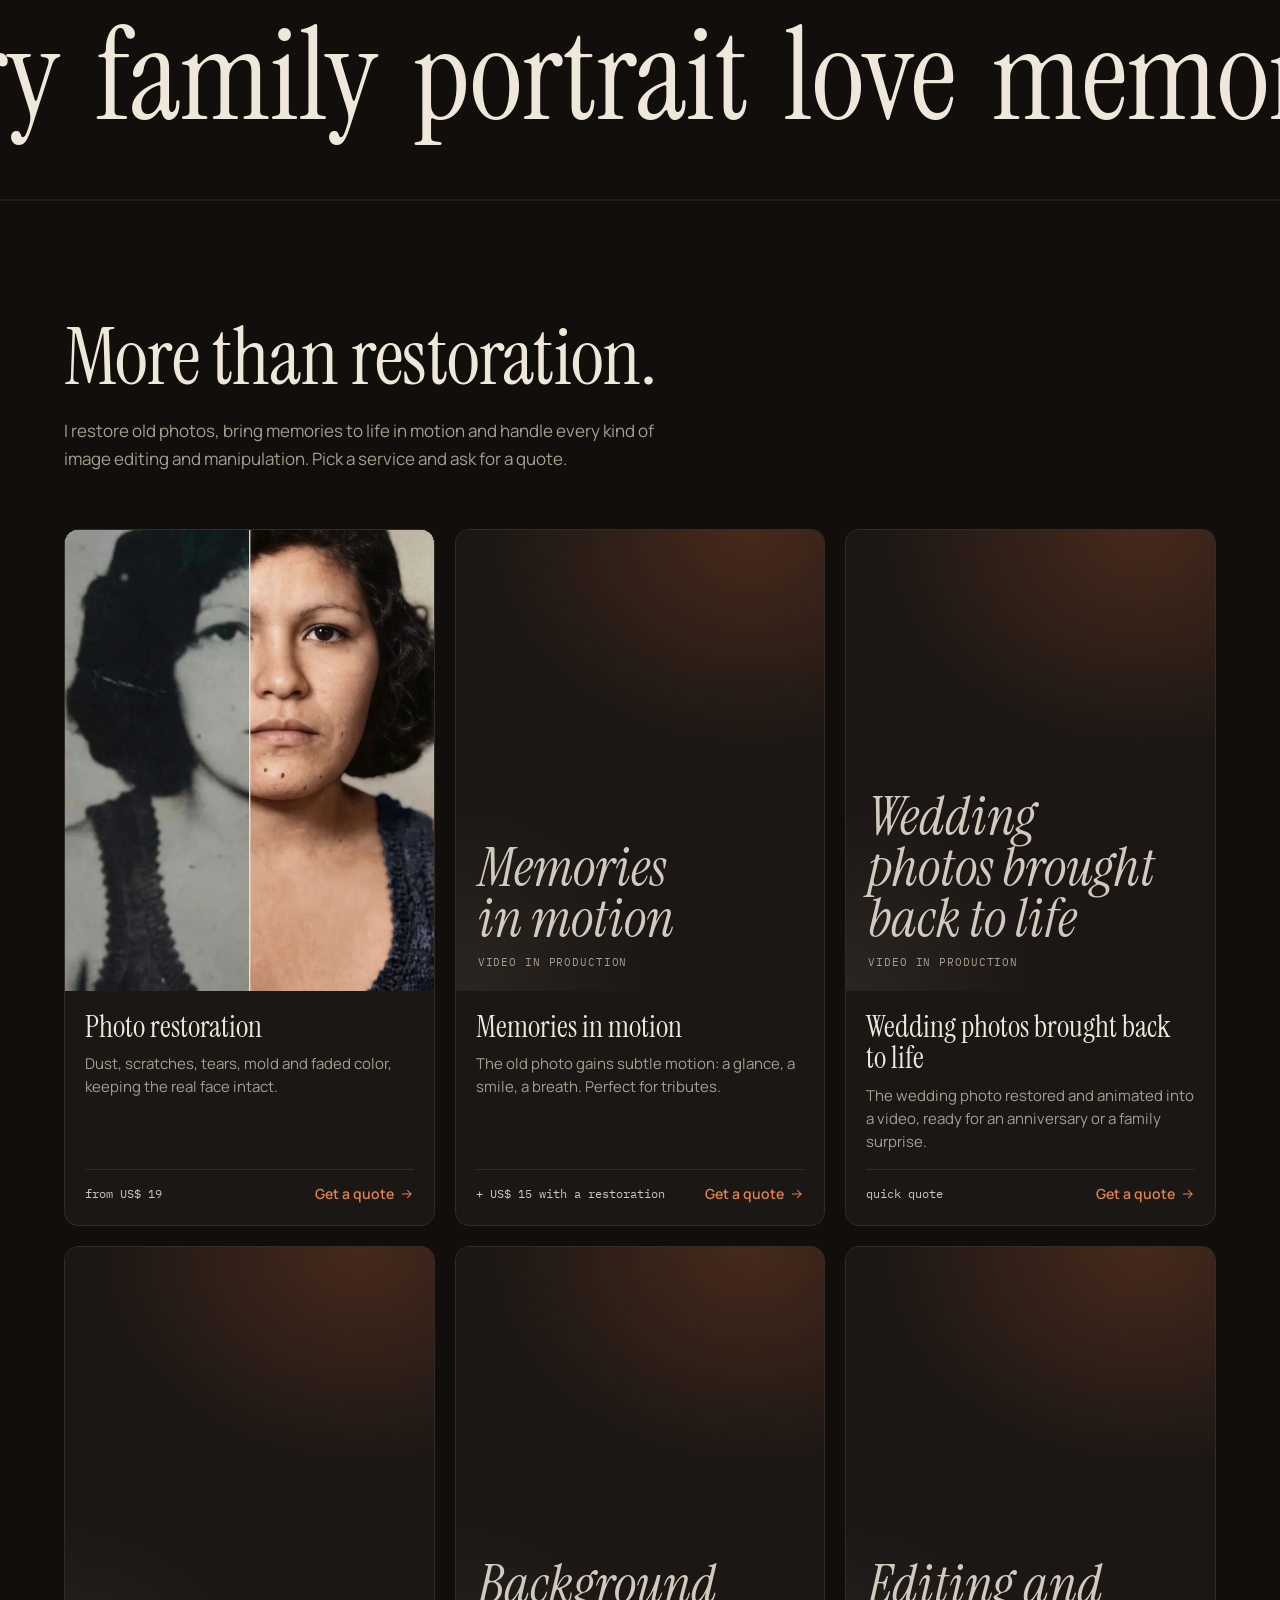
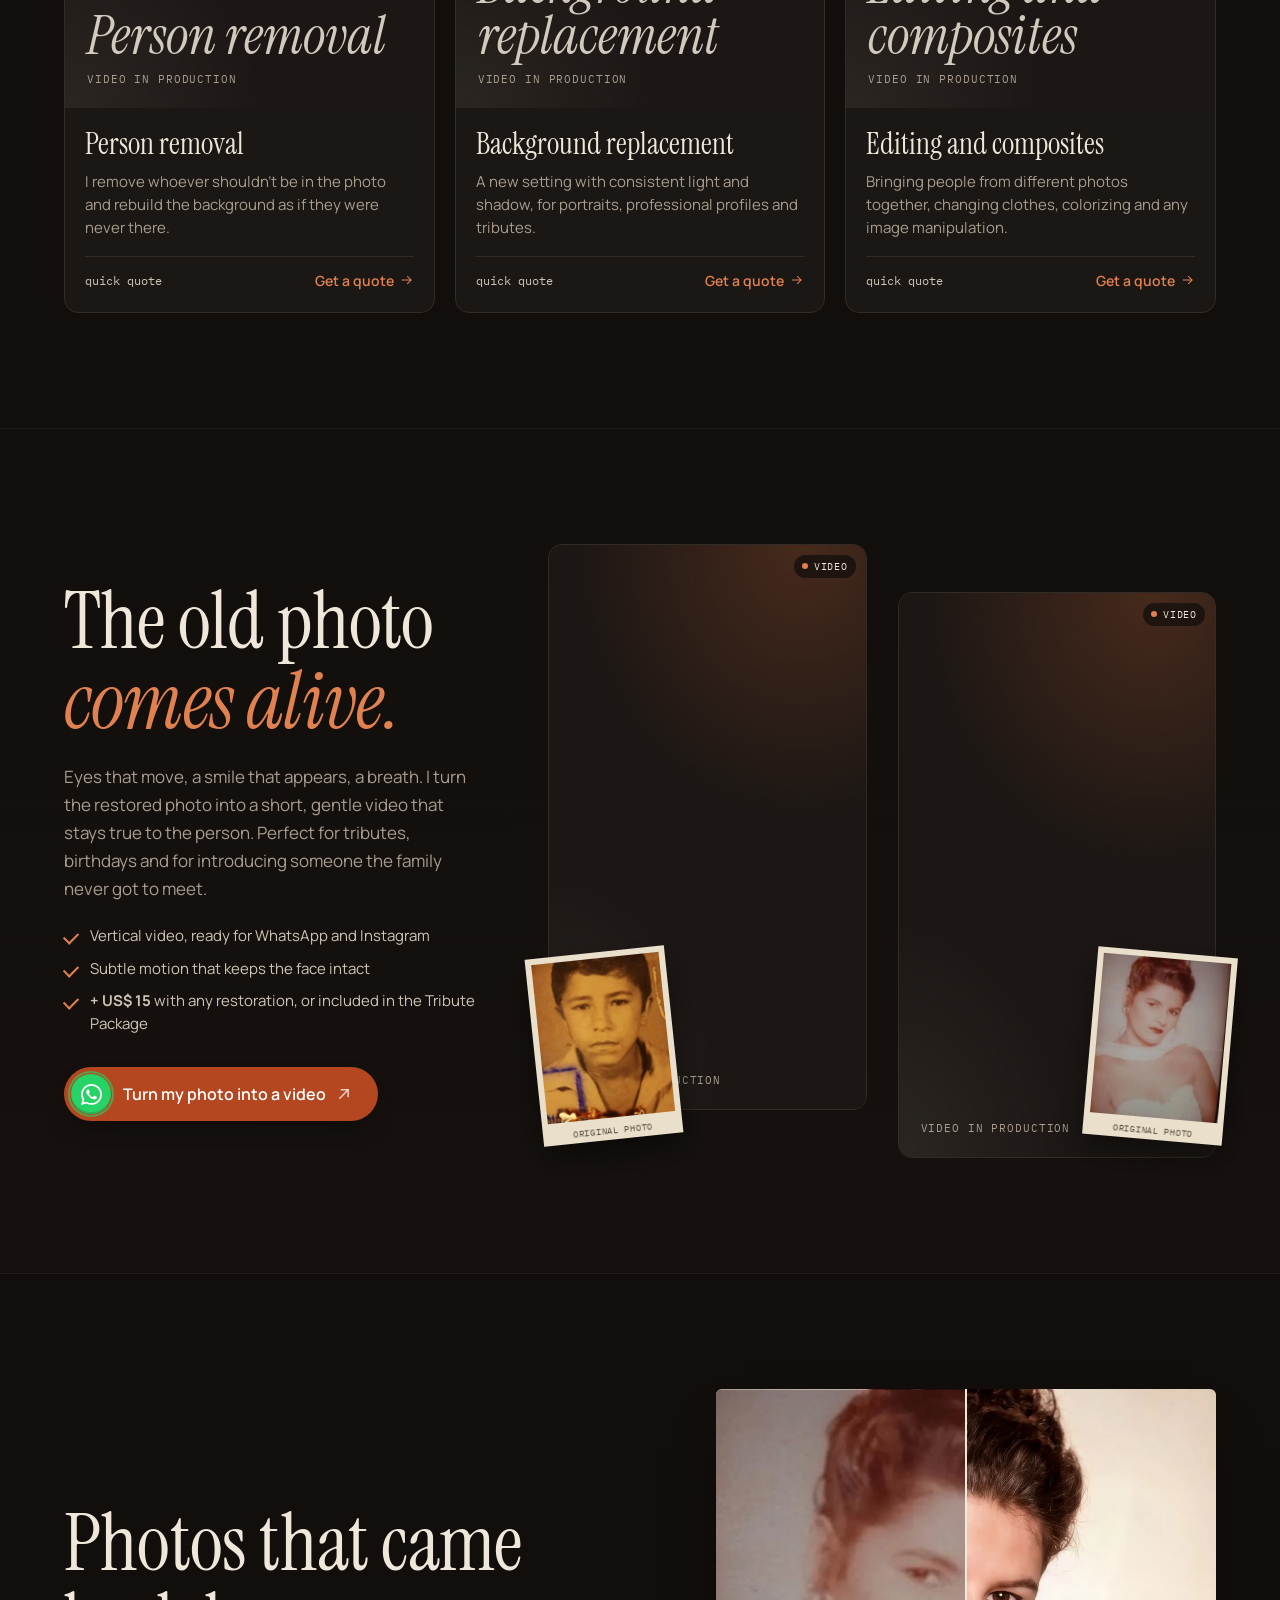
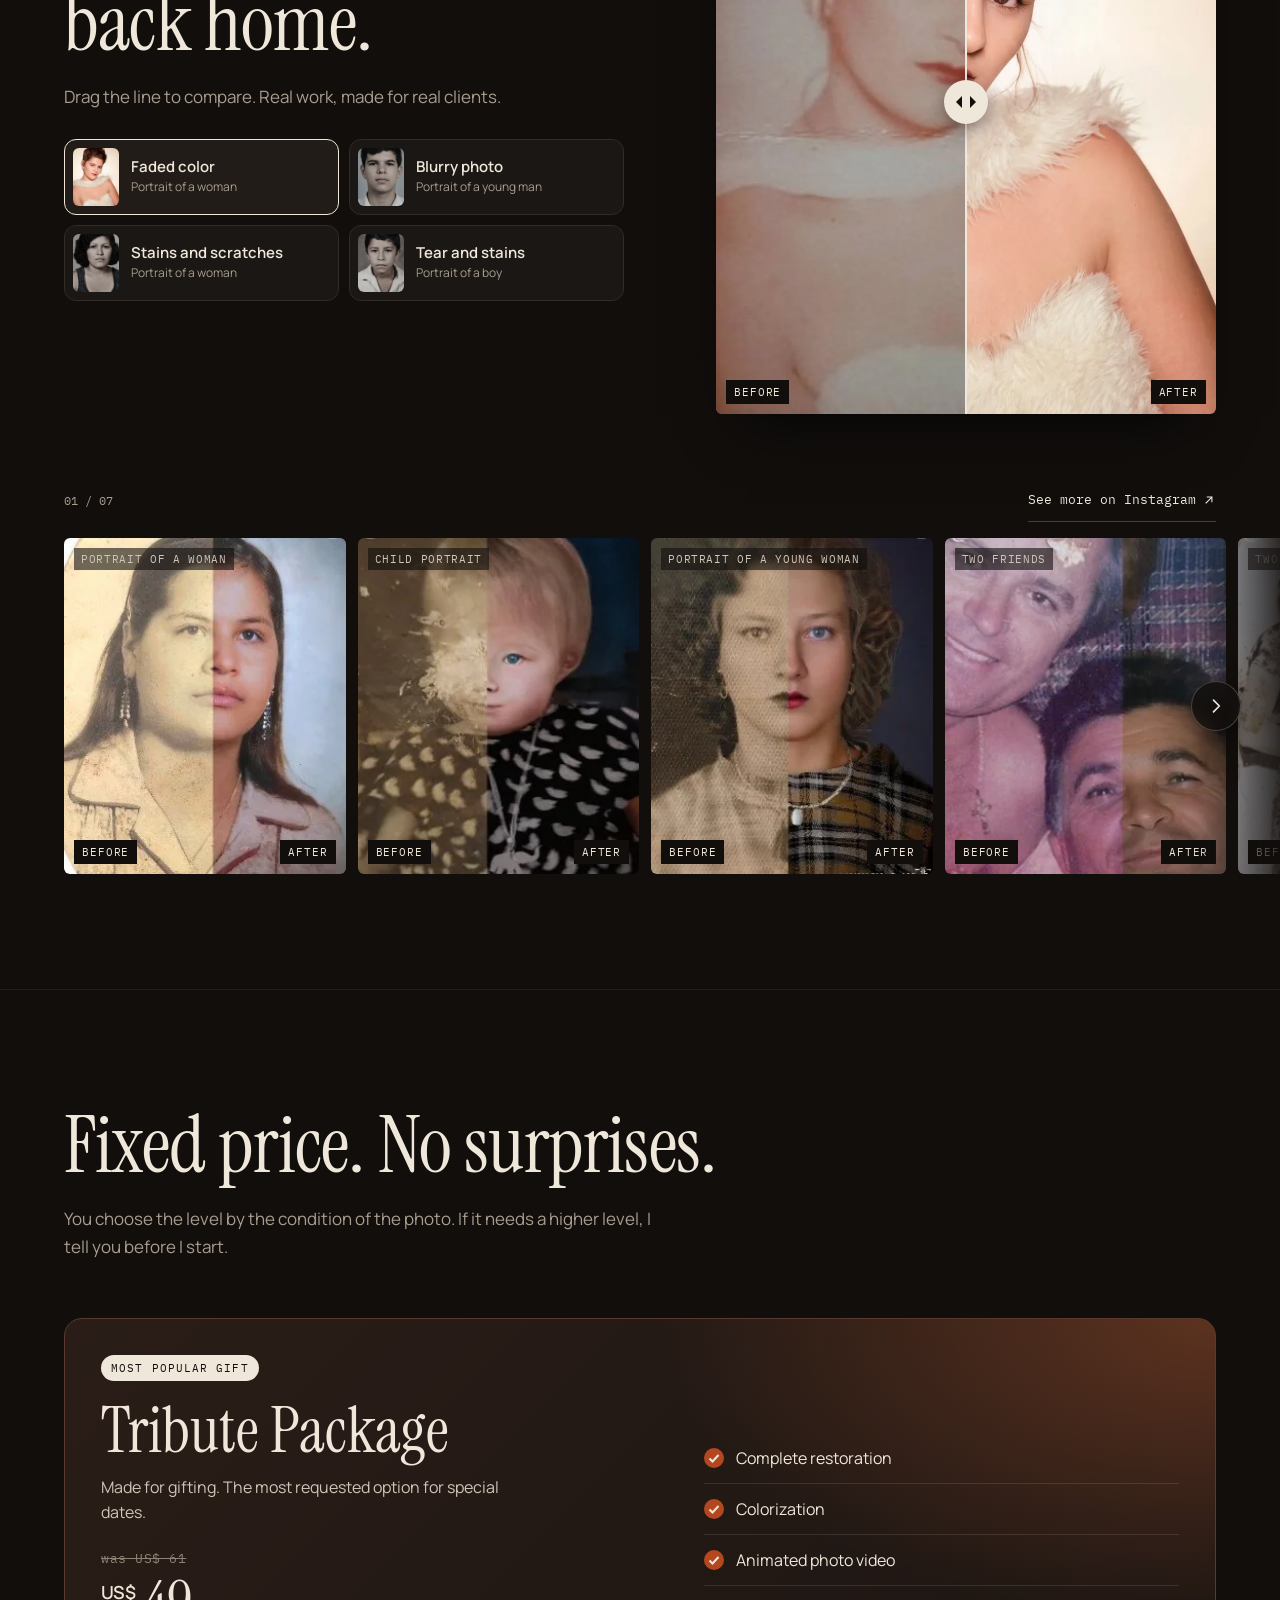
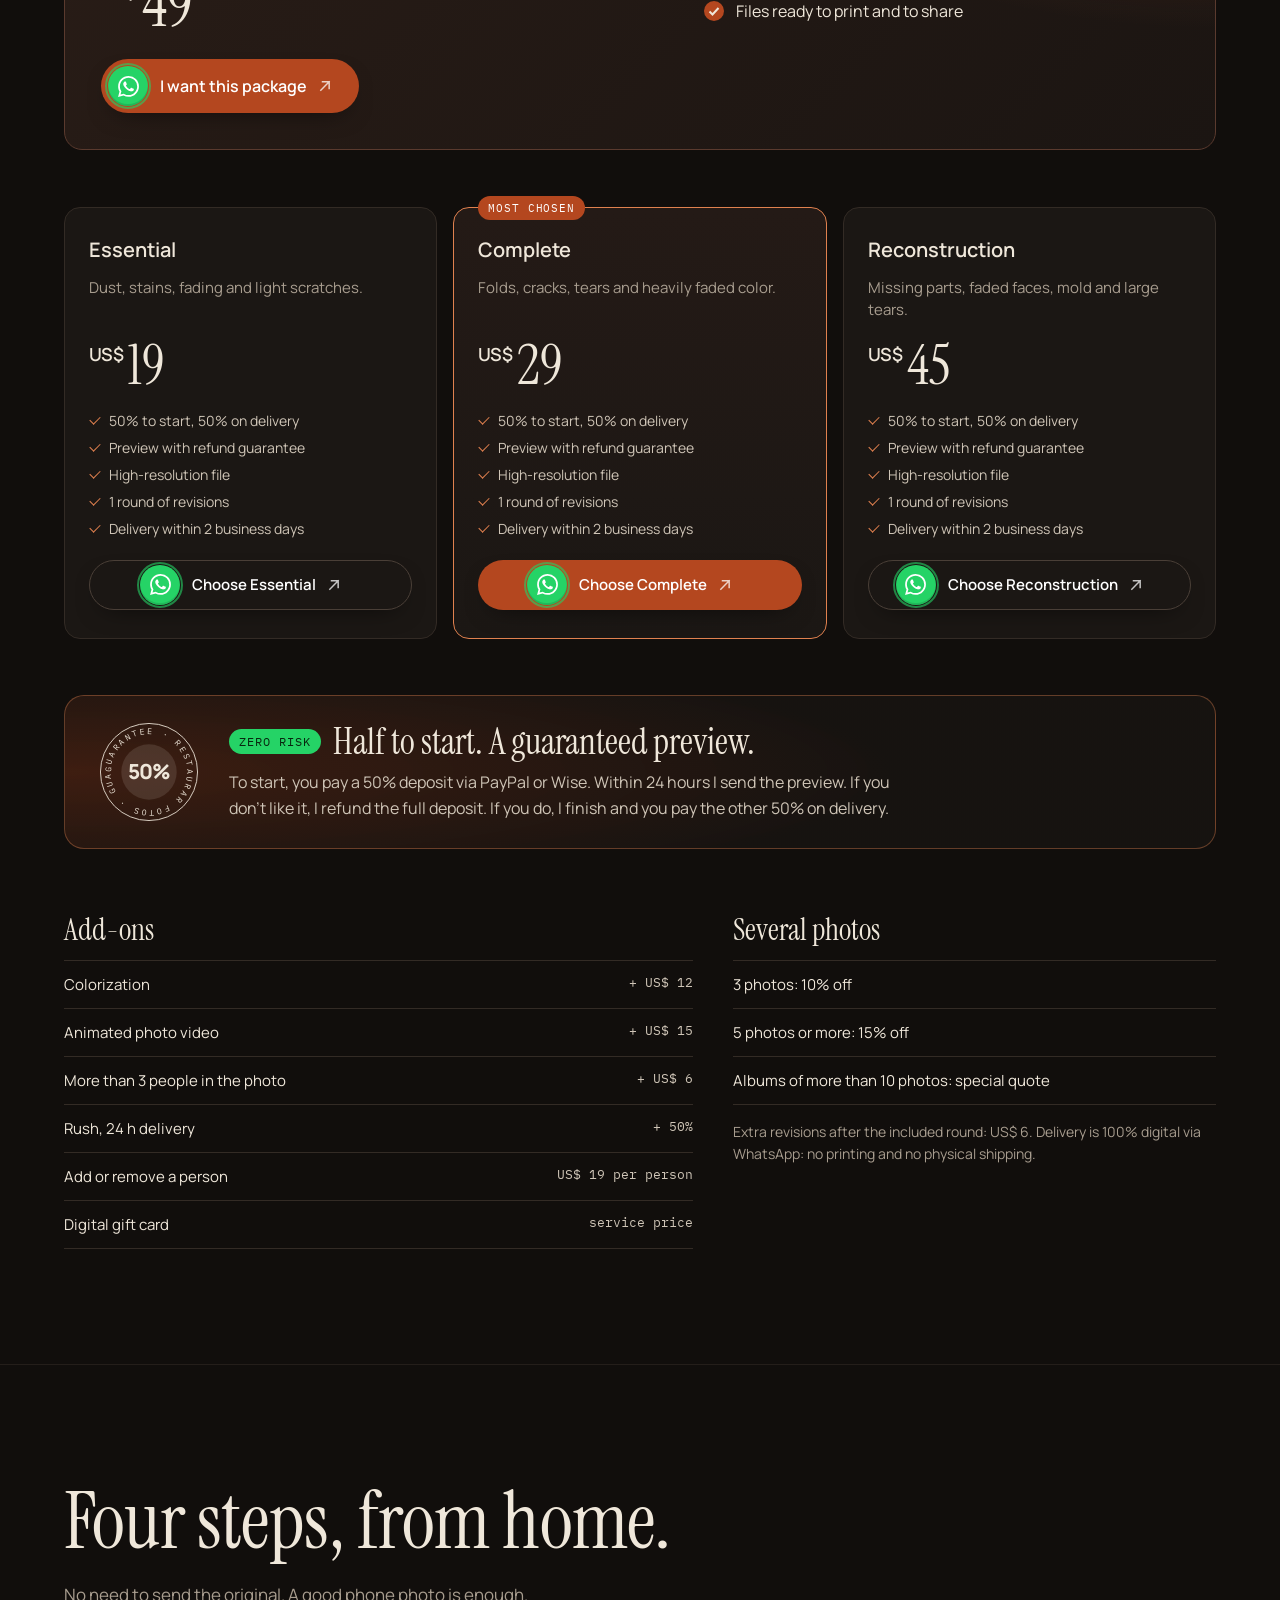
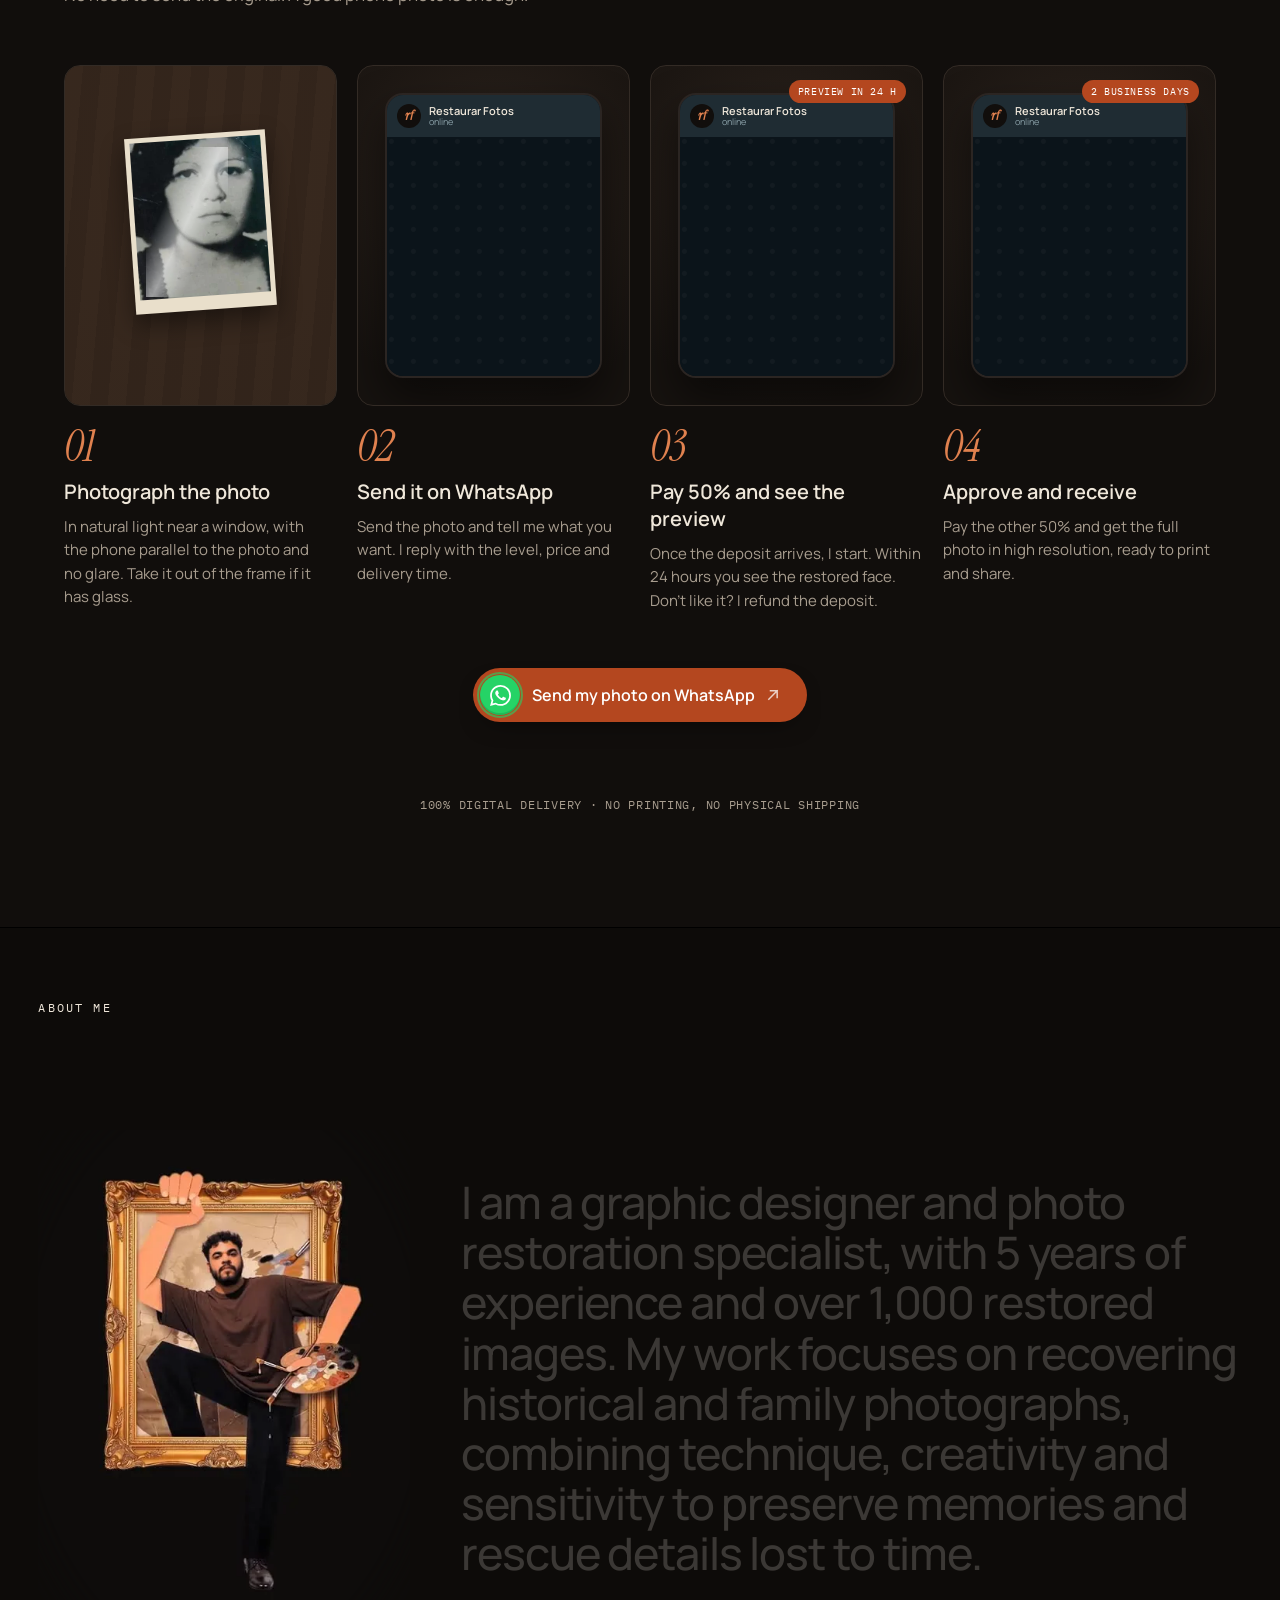
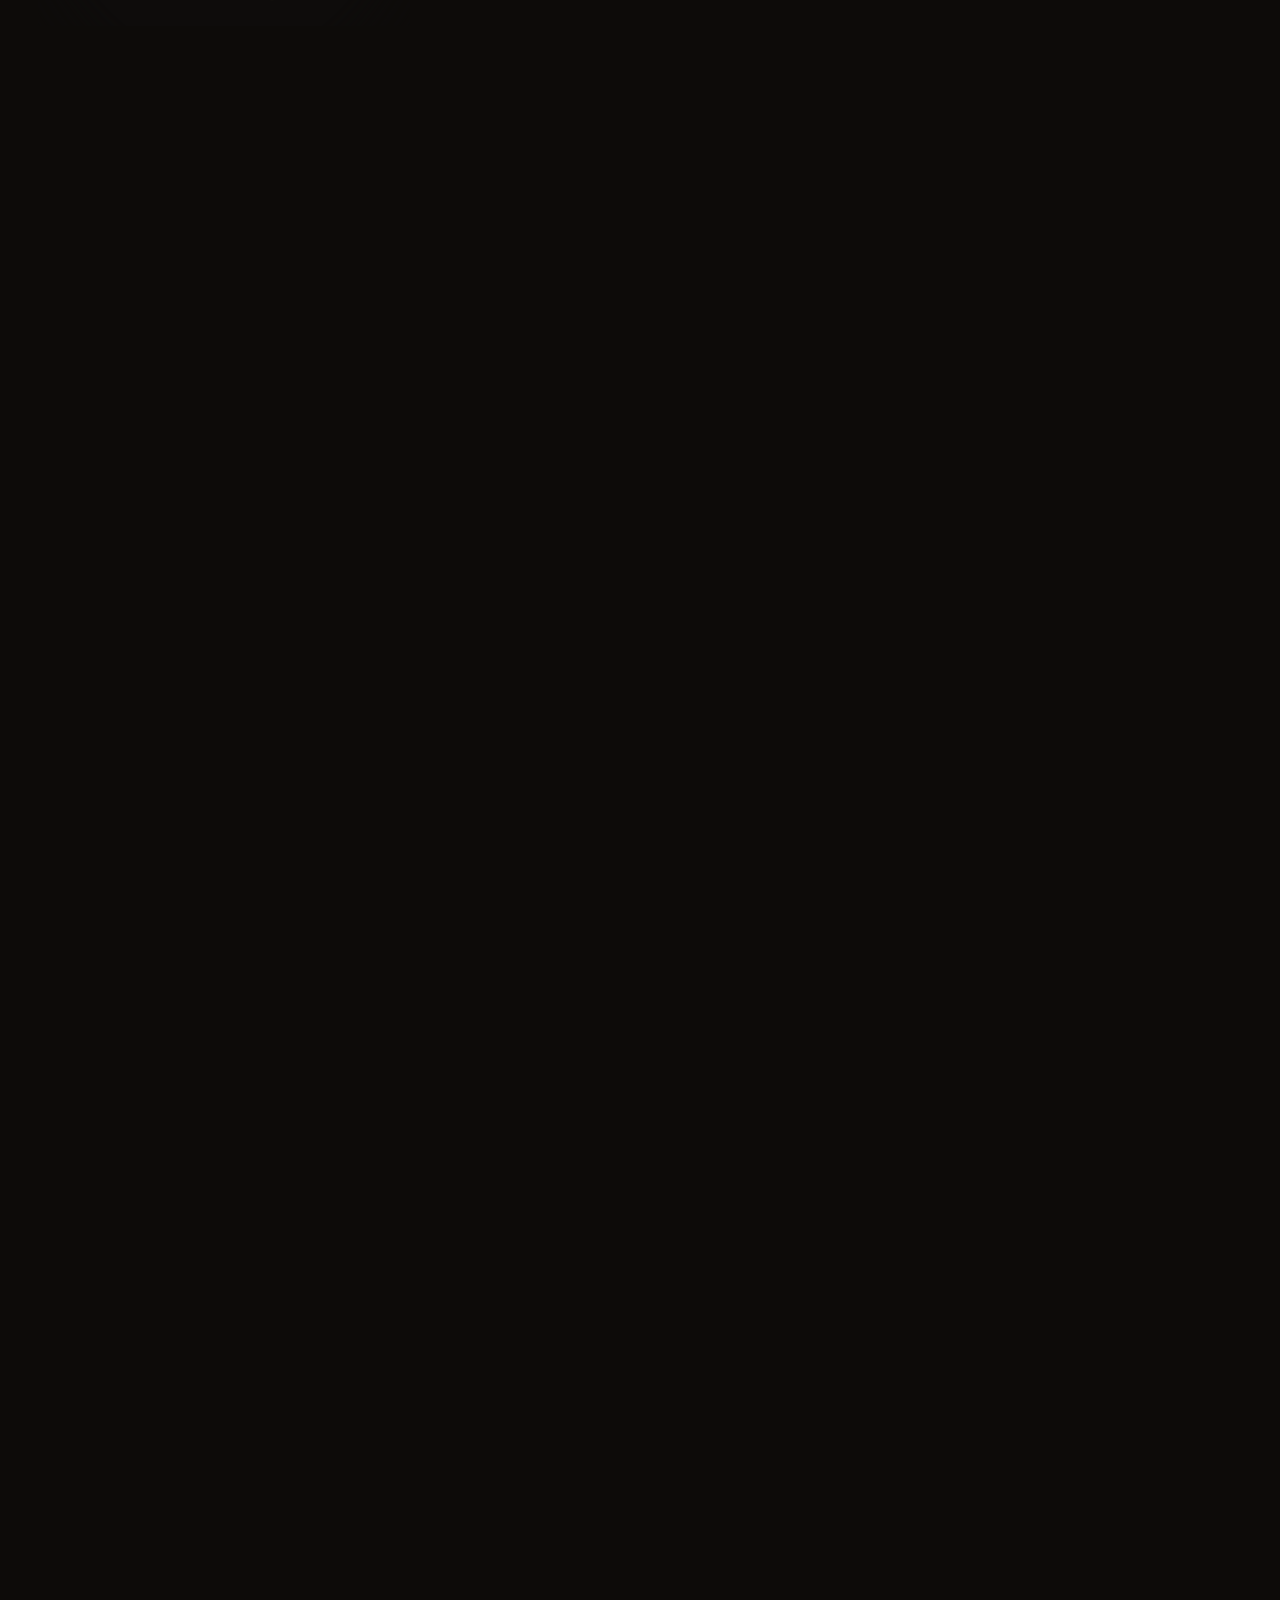
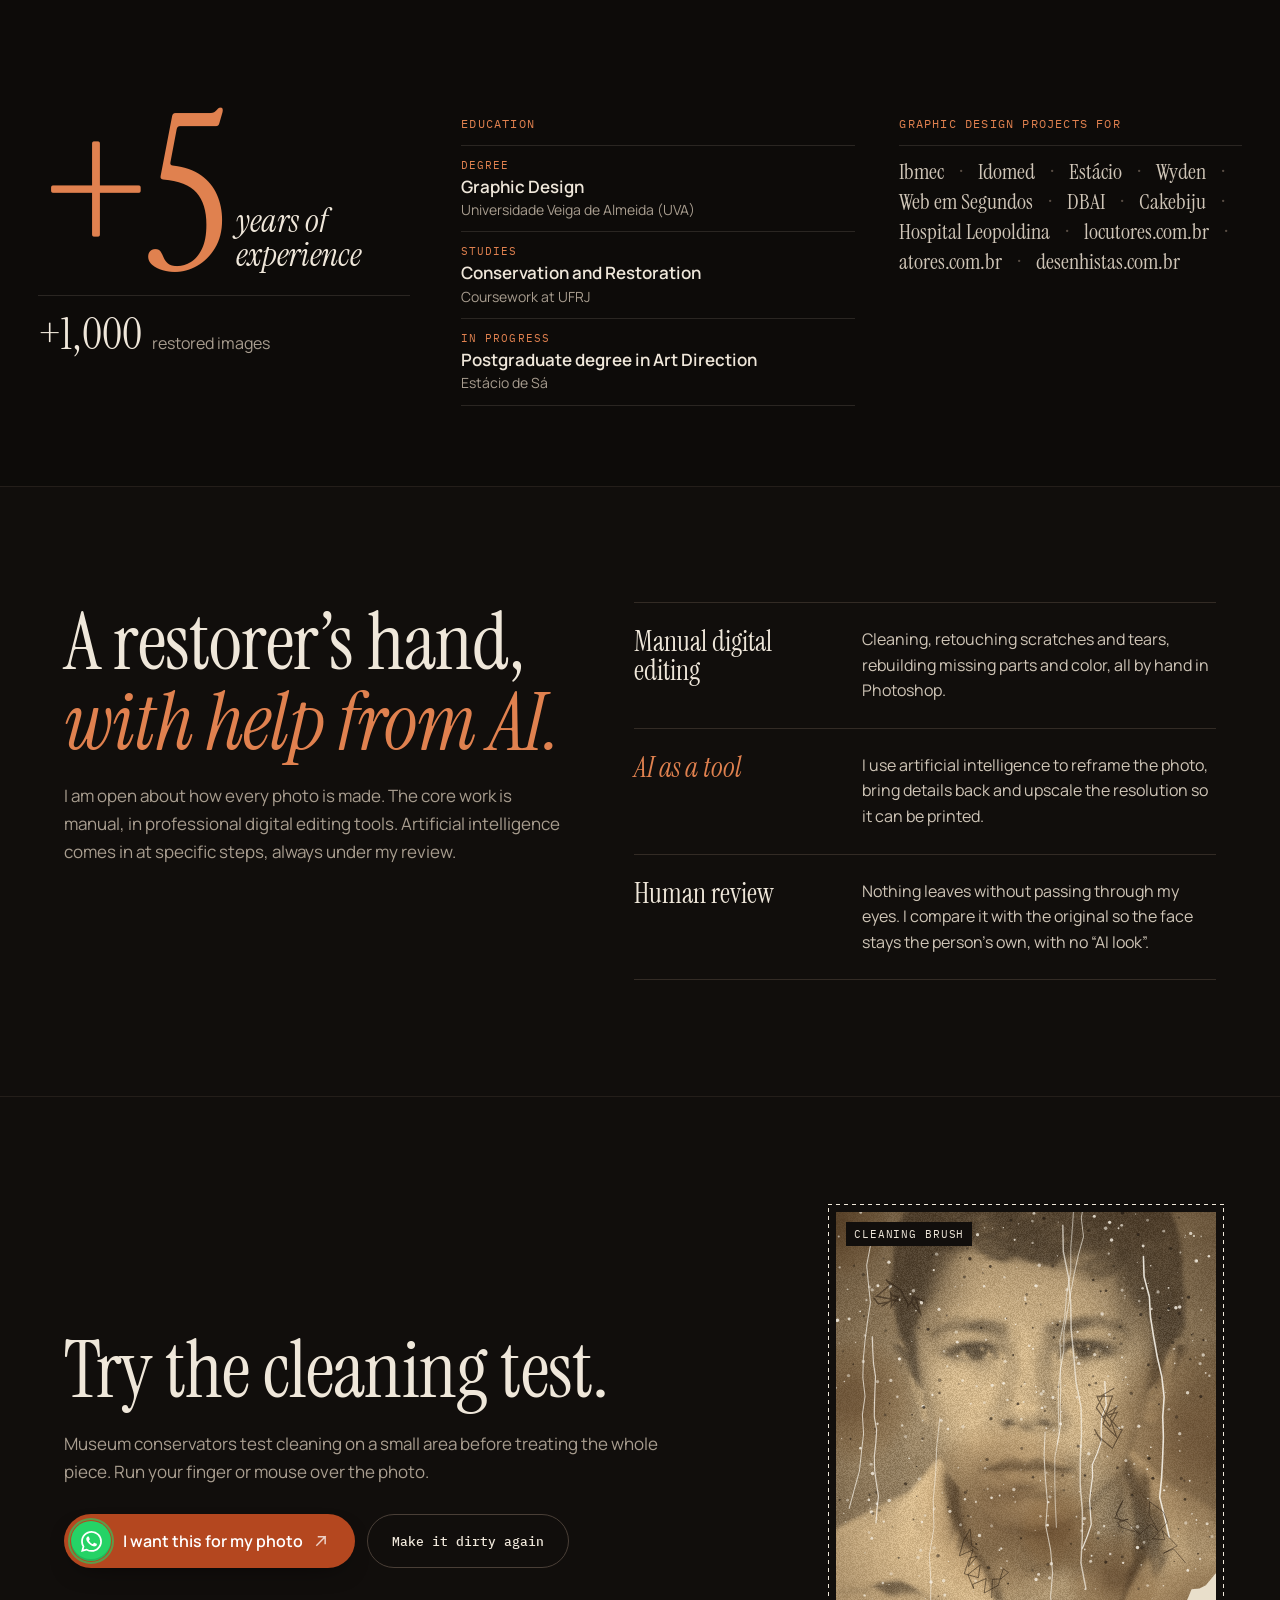
==== commit bbca954e: "Add files via upload" ====
--- a/en/index.html
+++ b/en/index.html
@@ -23,7 +23,7 @@
 <link rel="preconnect" href="https://fonts.gstatic.com" crossorigin>
 <link href="https://fonts.googleapis.com/css2?family=IBM+Plex+Mono:wght@400;500&family=Instrument+Serif:ital@0;1&family=Manrope:wght@400;500;600;700&display=swap" rel="stylesheet">
 <link rel="preload" as="image" href="../img/hero/retrato.webp">
-<link rel="stylesheet" href="../assets/site.css?v=7cb1c12e">
+<link rel="stylesheet" href="../assets/site.css?v=c71a7b5f">
 <script type="application/ld+json">{"@context": "https://schema.org", "@type": "ProfessionalService", "name": "Restaurar Fotos", "url": "https://restaurafotos.com.br/en/", "image": "https://restaurafotos.com.br/img/og/compartilhar.jpg", "description": "Old photo restoration by a specialist designer with 5 years of experience and over 1,000 restored photos. Animated photos, object and person removal, background replacement. Worldwide service over WhatsApp.", "telephone": "+55 21 96870-9575", "priceRange": "US$ 19 – US$ 49", "address": {"@type": "PostalAddress", "addressLocality": "Rio de Janeiro", "addressRegion": "RJ", "addressCountry": "BR"}, "areaServed": [{"@type": "City", "name": "Rio de Janeiro"}, {"@type": "Country", "name": "Brasil"}, "Worldwide"], "availableLanguage": ["pt-BR", "en", "es"], "sameAs": ["https://instagram.com/restaurar.fotos"], "knowsAbout": ["restauração de fotos", "photo restoration", "colorização", "fotos animadas"], "hasOfferCatalog": {"@type": "OfferCatalog", "name": "Photo restoration", "itemListElement": [{"@type": "Offer", "itemOffered": {"@type": "Service", "name": "Essential restoration"}, "price": "19", "priceCurrency": "USD"}, {"@type": "Offer", "itemOffered": {"@type": "Service", "name": "Complete restoration"}, "price": "29", "priceCurrency": "USD"}, {"@type": "Offer", "itemOffered": {"@type": "Service", "name": "Reconstruction"}, "price": "45", "priceCurrency": "USD"}, {"@type": "Offer", "itemOffered": {"@type": "Service", "name": "Tribute package"}, "price": "49", "priceCurrency": "USD"}]}}</script>
 <script type="application/ld+json">{"@context": "https://schema.org", "@type": "FAQPage", "inLanguage": "en", "mainEntity": [{"@type": "Question", "name": "How does payment work?", "acceptedAnswer": {"@type": "Answer", "text": "You pay a 50% deposit via PayPal or Wise so I can start. Within 24 hours you get the preview. If you like it, I finish and you pay the other 50% on delivery."}}, {"@type": "Question", "name": "What if I don’t like the preview?", "acceptedAnswer": {"@type": "Answer", "text": "I refund the full deposit. You only go ahead if you like the result."}}, {"@type": "Question", "name": "Do you use artificial intelligence?", "acceptedAnswer": {"@type": "Answer", "text": "Yes, as a tool. The core work is manual digital editing. AI helps reframe, recover details and upscale the resolution for printing. Every result goes through my review."}}, {"@type": "Question", "name": "My photo is badly damaged. Can it be saved?", "acceptedAnswer": {"@type": "Answer", "text": "In most cases, yes. Send it anyway: I assess it and tell you clearly what can be recovered and which level it fits, before you pay."}}, {"@type": "Question", "name": "Do I need to send the original photo?", "acceptedAnswer": {"@type": "Answer", "text": "No. A good phone photo is enough, and the original stays with you. A scan is even better."}}, {"@type": "Question", "name": "How long does it take?", "acceptedAnswer": {"@type": "Answer", "text": "The preview arrives within 24 hours of the deposit. The full photo is ready within 2 business days. Need it tomorrow? Rush delivery takes 24 hours."}}, {"@type": "Question", "name": "How do I receive the photo?", "acceptedAnswer": {"@type": "Answer", "text": "By WhatsApp or email, in high resolution, ready to print, frame and share."}}, {"@type": "Question", "name": "Do you print or mail the photo?", "acceptedAnswer": {"@type": "Answer", "text": "No. The work is 100% digital: you get the high-resolution file and print it wherever you like. We do not print or ship anything."}}, {"@type": "Question", "name": "Do you publish my photo?", "acceptedAnswer": {"@type": "Answer", "text": "Only with your permission. Without it, the photo stays between us."}}, {"@type": "Question", "name": "Do you work with clients outside Brazil?", "acceptedAnswer": {"@type": "Answer", "text": "Yes. Everything happens online, for clients anywhere in the world."}}, {"@type": "Question", "name": "Can I give it as a gift?", "acceptedAnswer": {"@type": "Answer", "text": "Yes. There is a digital gift card with a personalized card, and the Tribute Package, the most popular gift."}}]}</script>
 </head>
--- a/assets/site.css
+++ b/assets/site.css
@@ -819,3 +819,8 @@
 @media (min-width:900px){.seq{height:480vh}}
 @media (max-width:899px){.cases{scroll-padding-inline:var(--pad)}.digital{padding:0 var(--pad);box-sizing:border-box;width:100%}}
 .final__text{width:100%;box-sizing:border-box;min-width:0}.final__title{max-width:100%;overflow-wrap:break-word}@media (max-width:420px){.final__title{font-size:clamp(40px,11.5vw,56px)}}
+/* aviso de cookies: abaixo do cursor personalizado e longe do botão da abertura */
+.ck{z-index:55}
+@media (min-width:900px){.ck{left:auto;right:max(24px,env(safe-area-inset-right))}}
+html.cc-on .privacy,html.cc-on .privacy *{cursor:auto!important}
+html.cc-on .privacy button{cursor:pointer!important}
